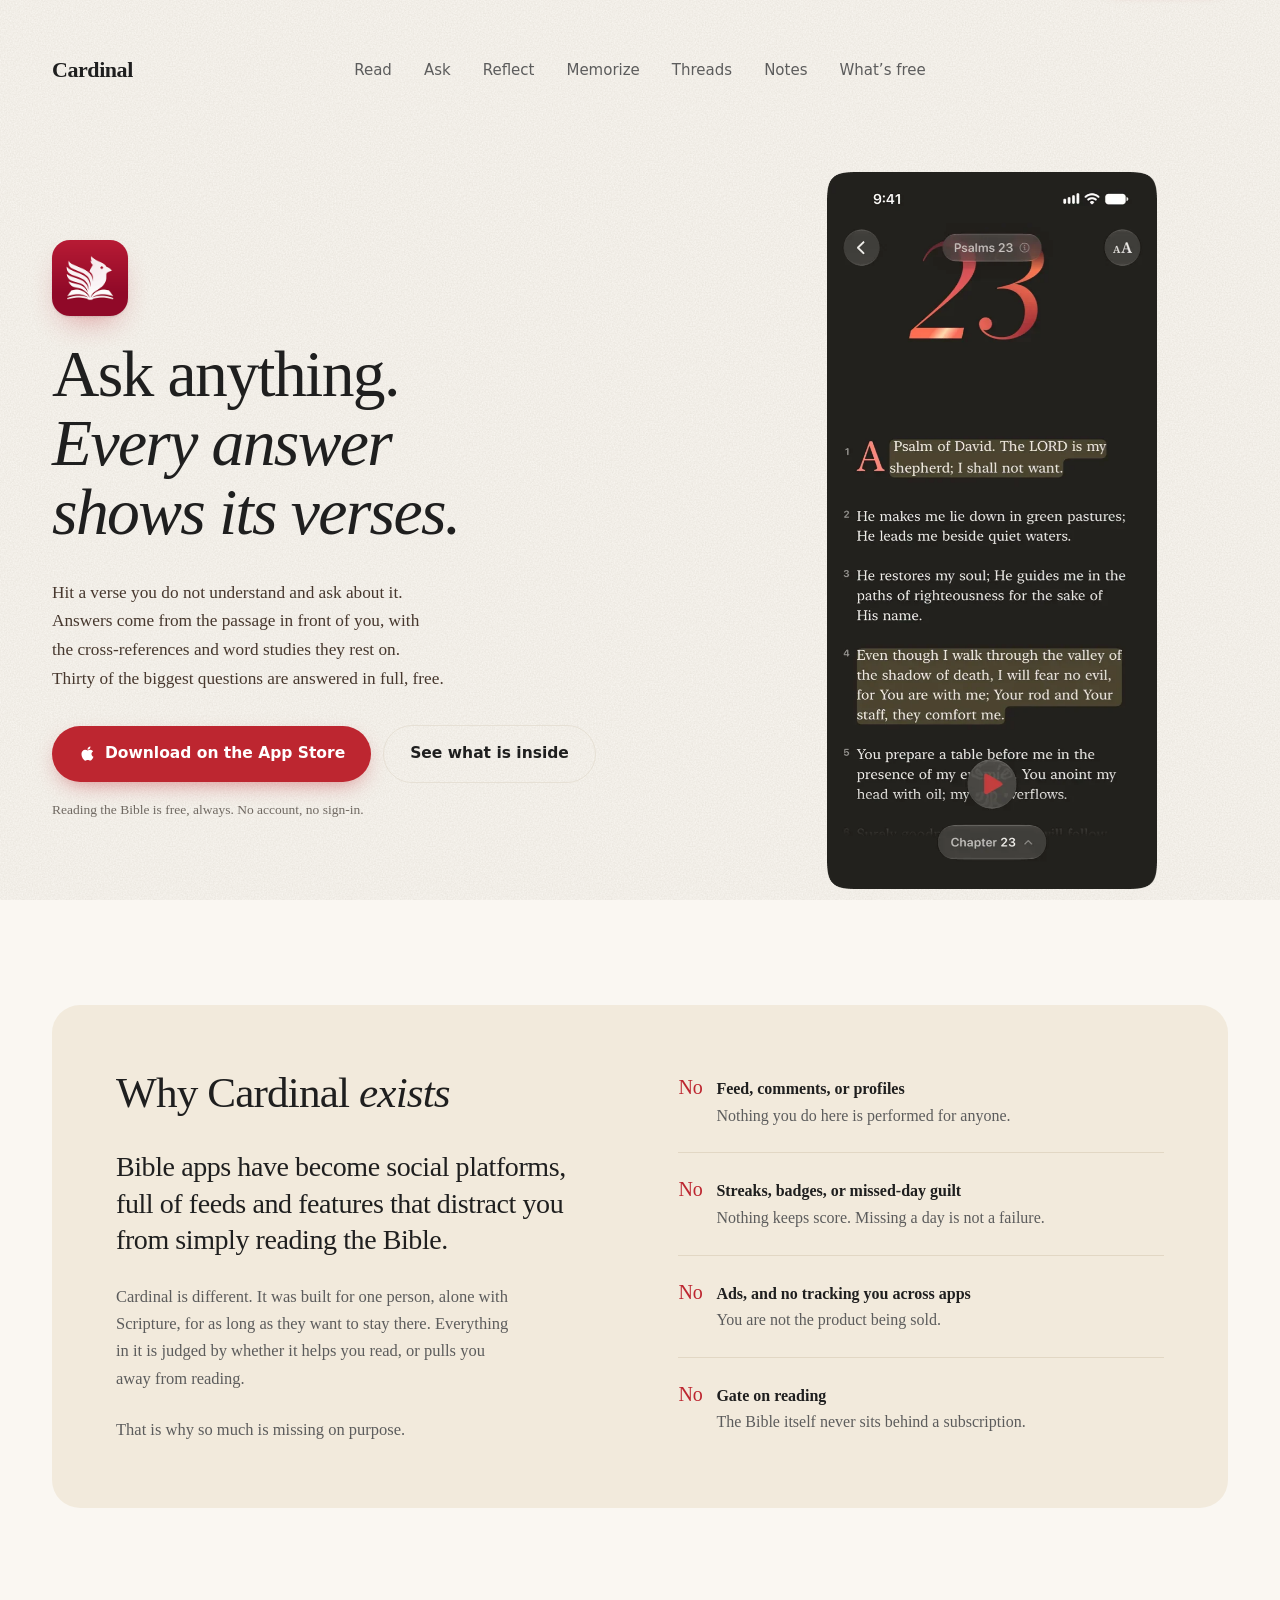
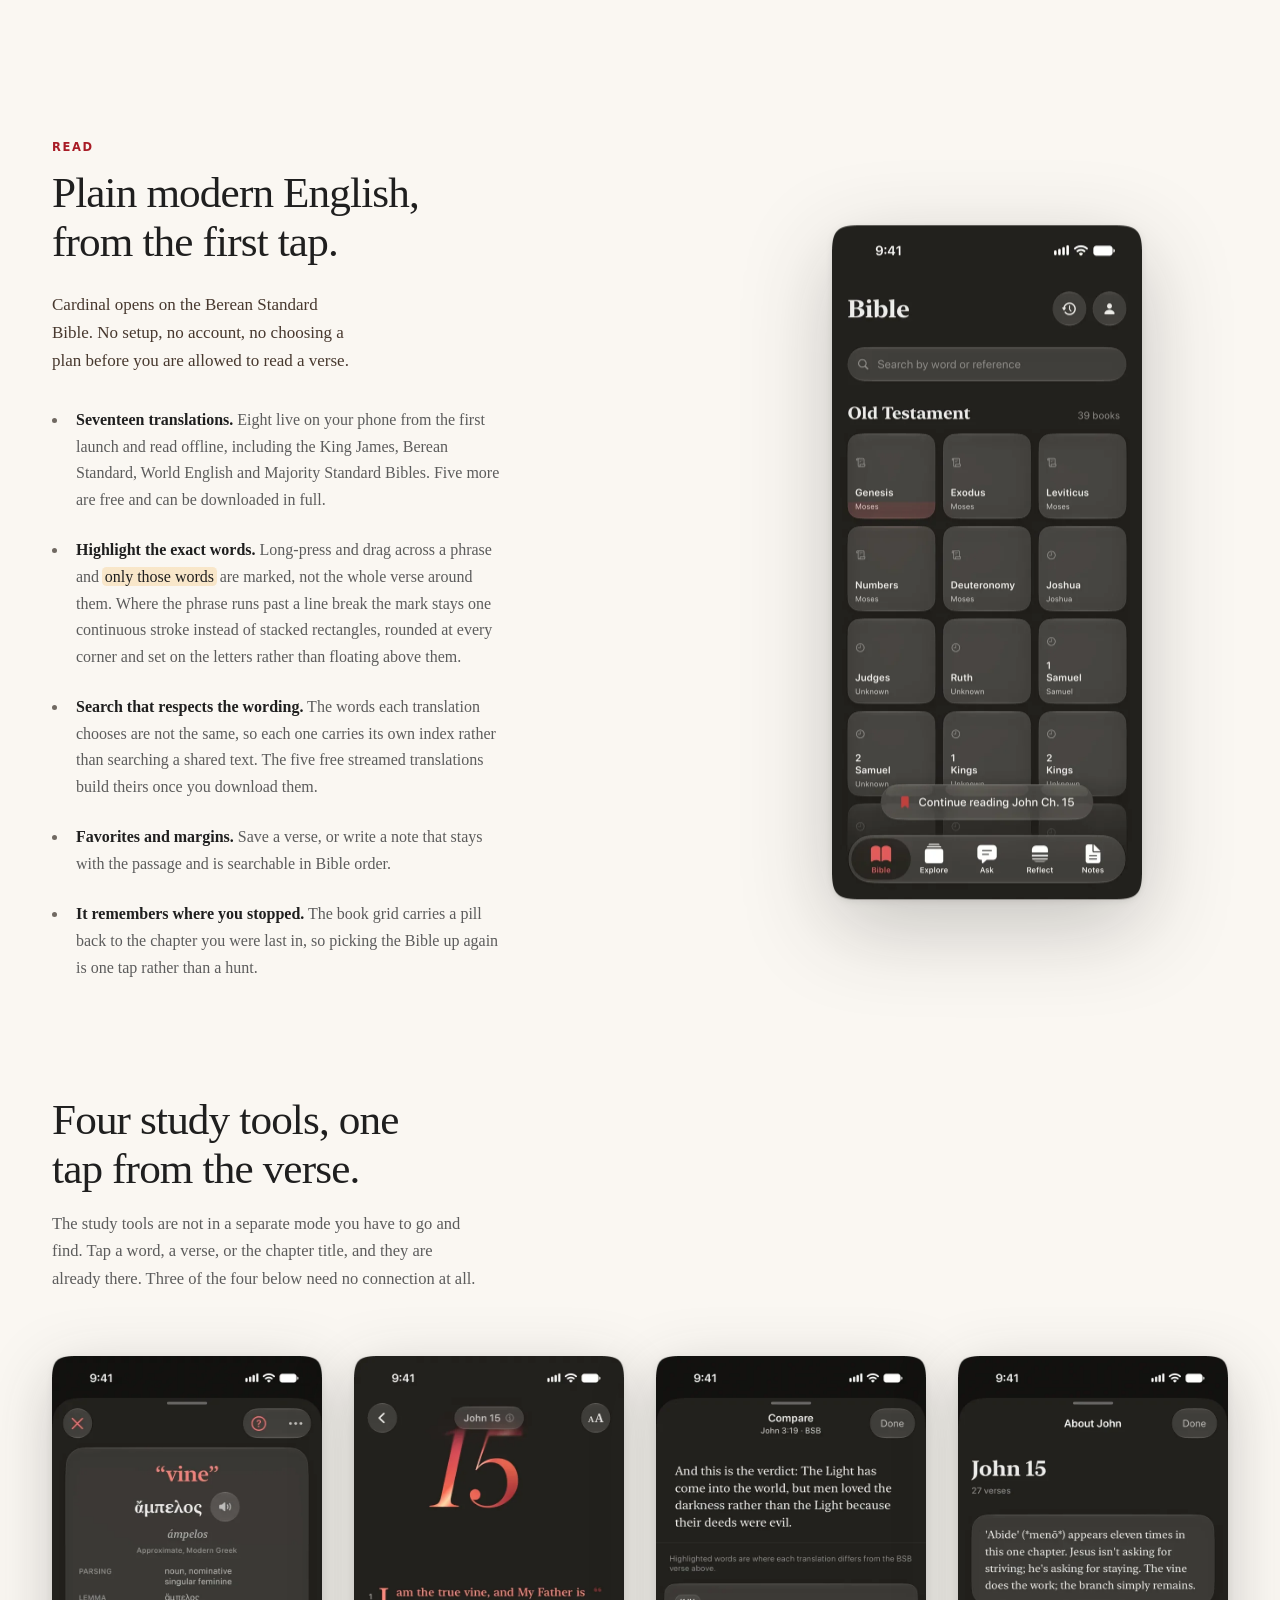
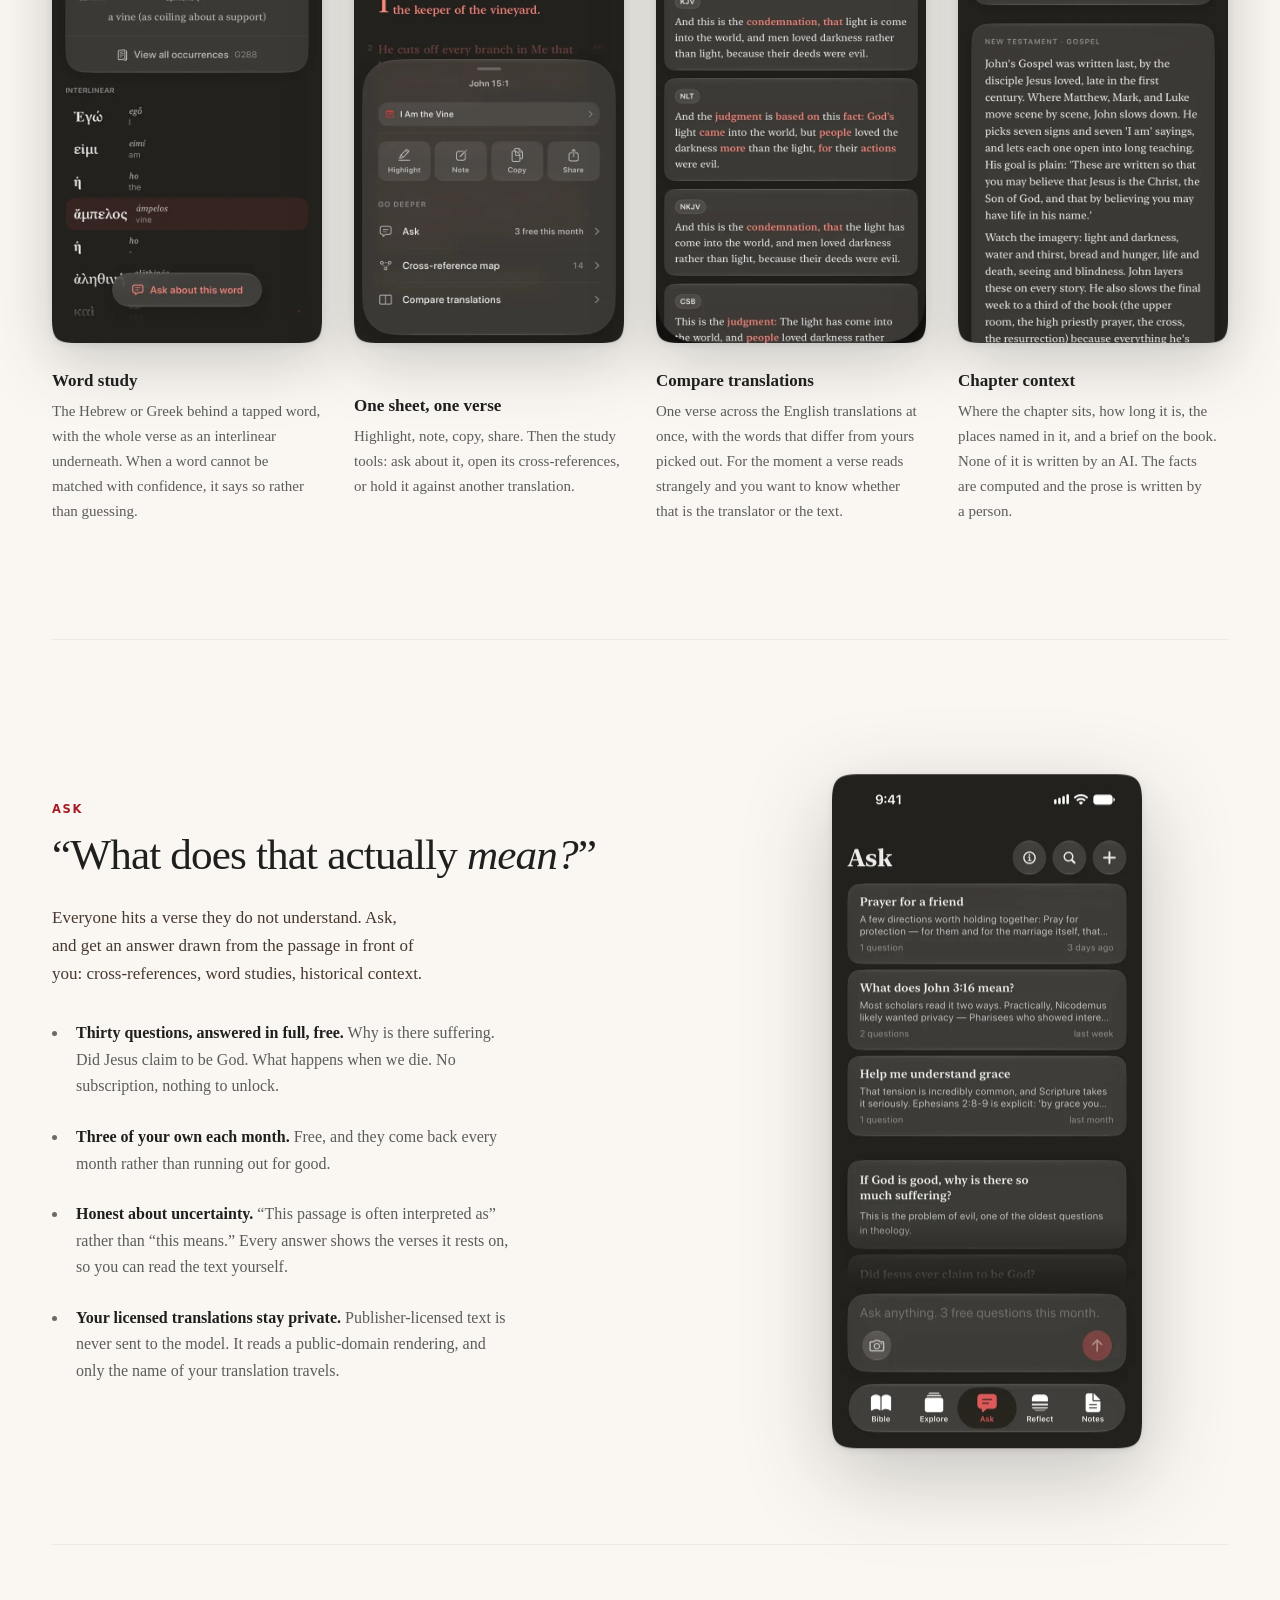
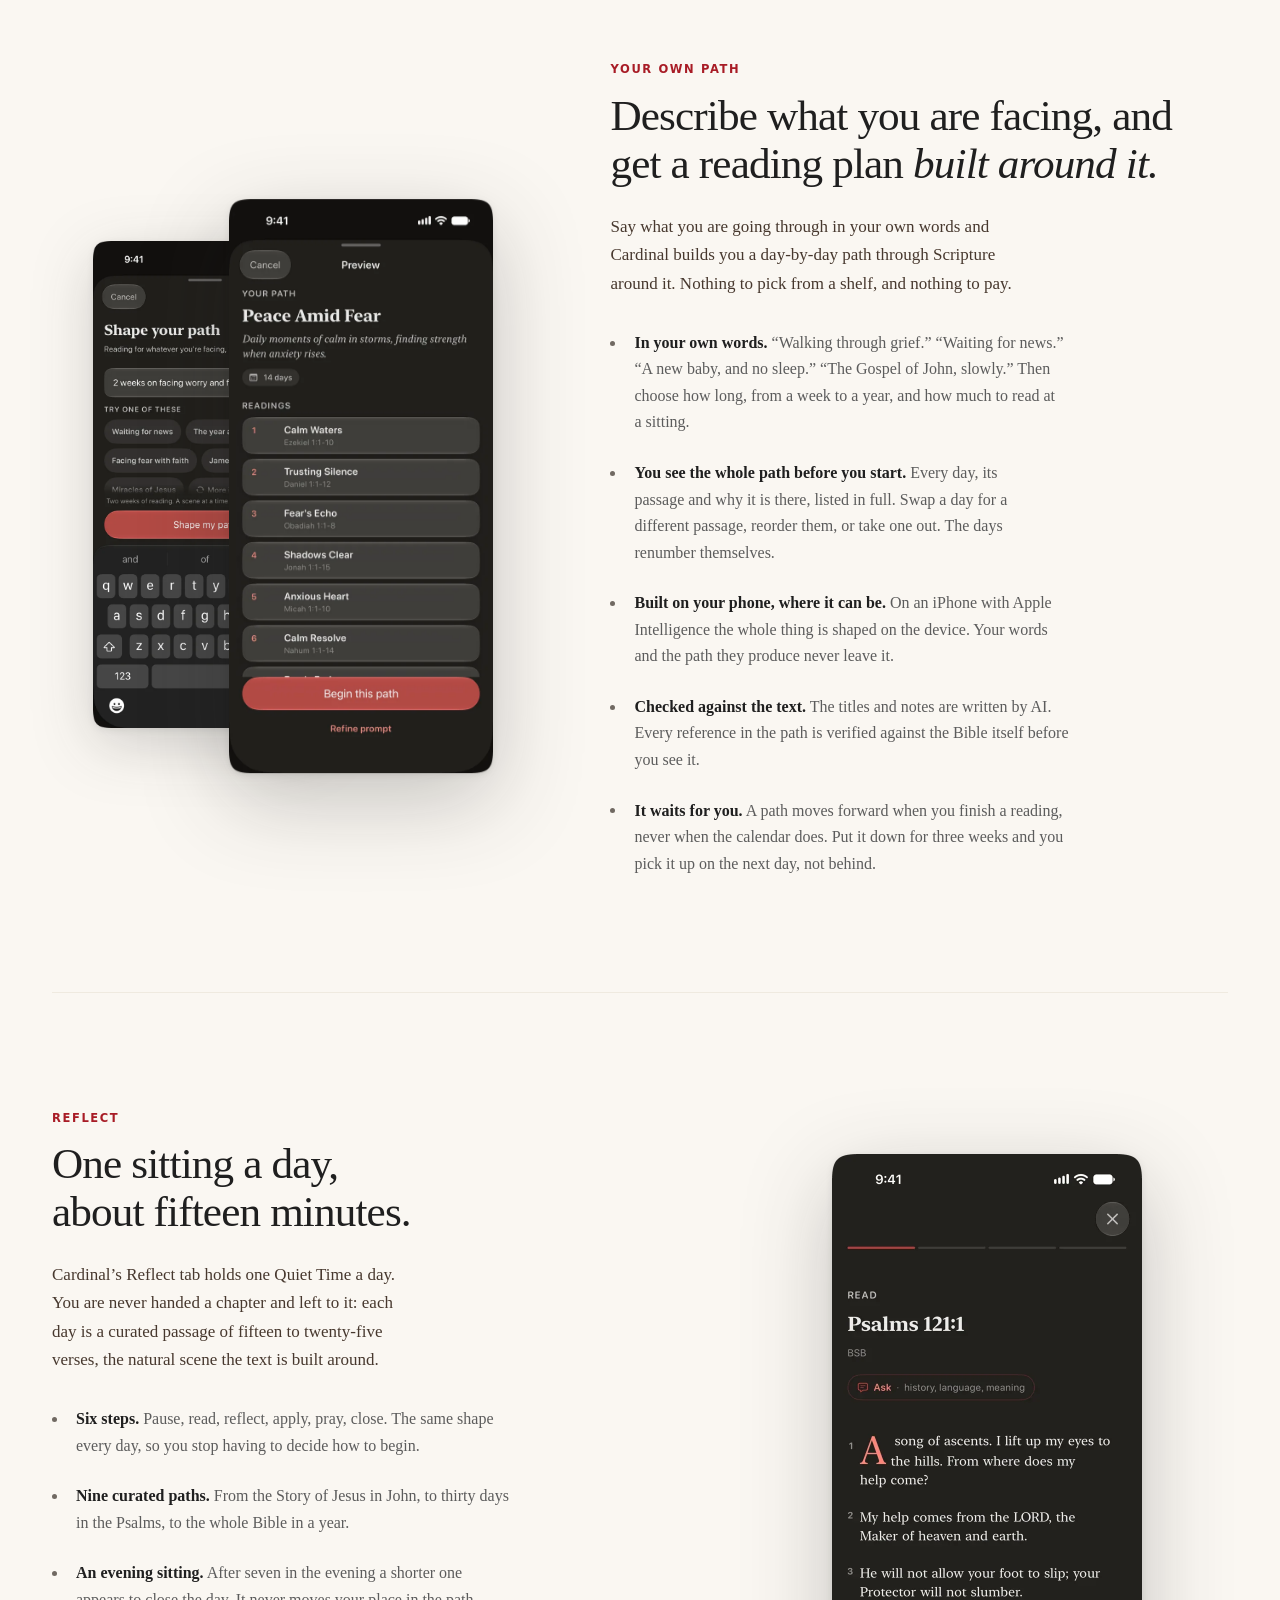
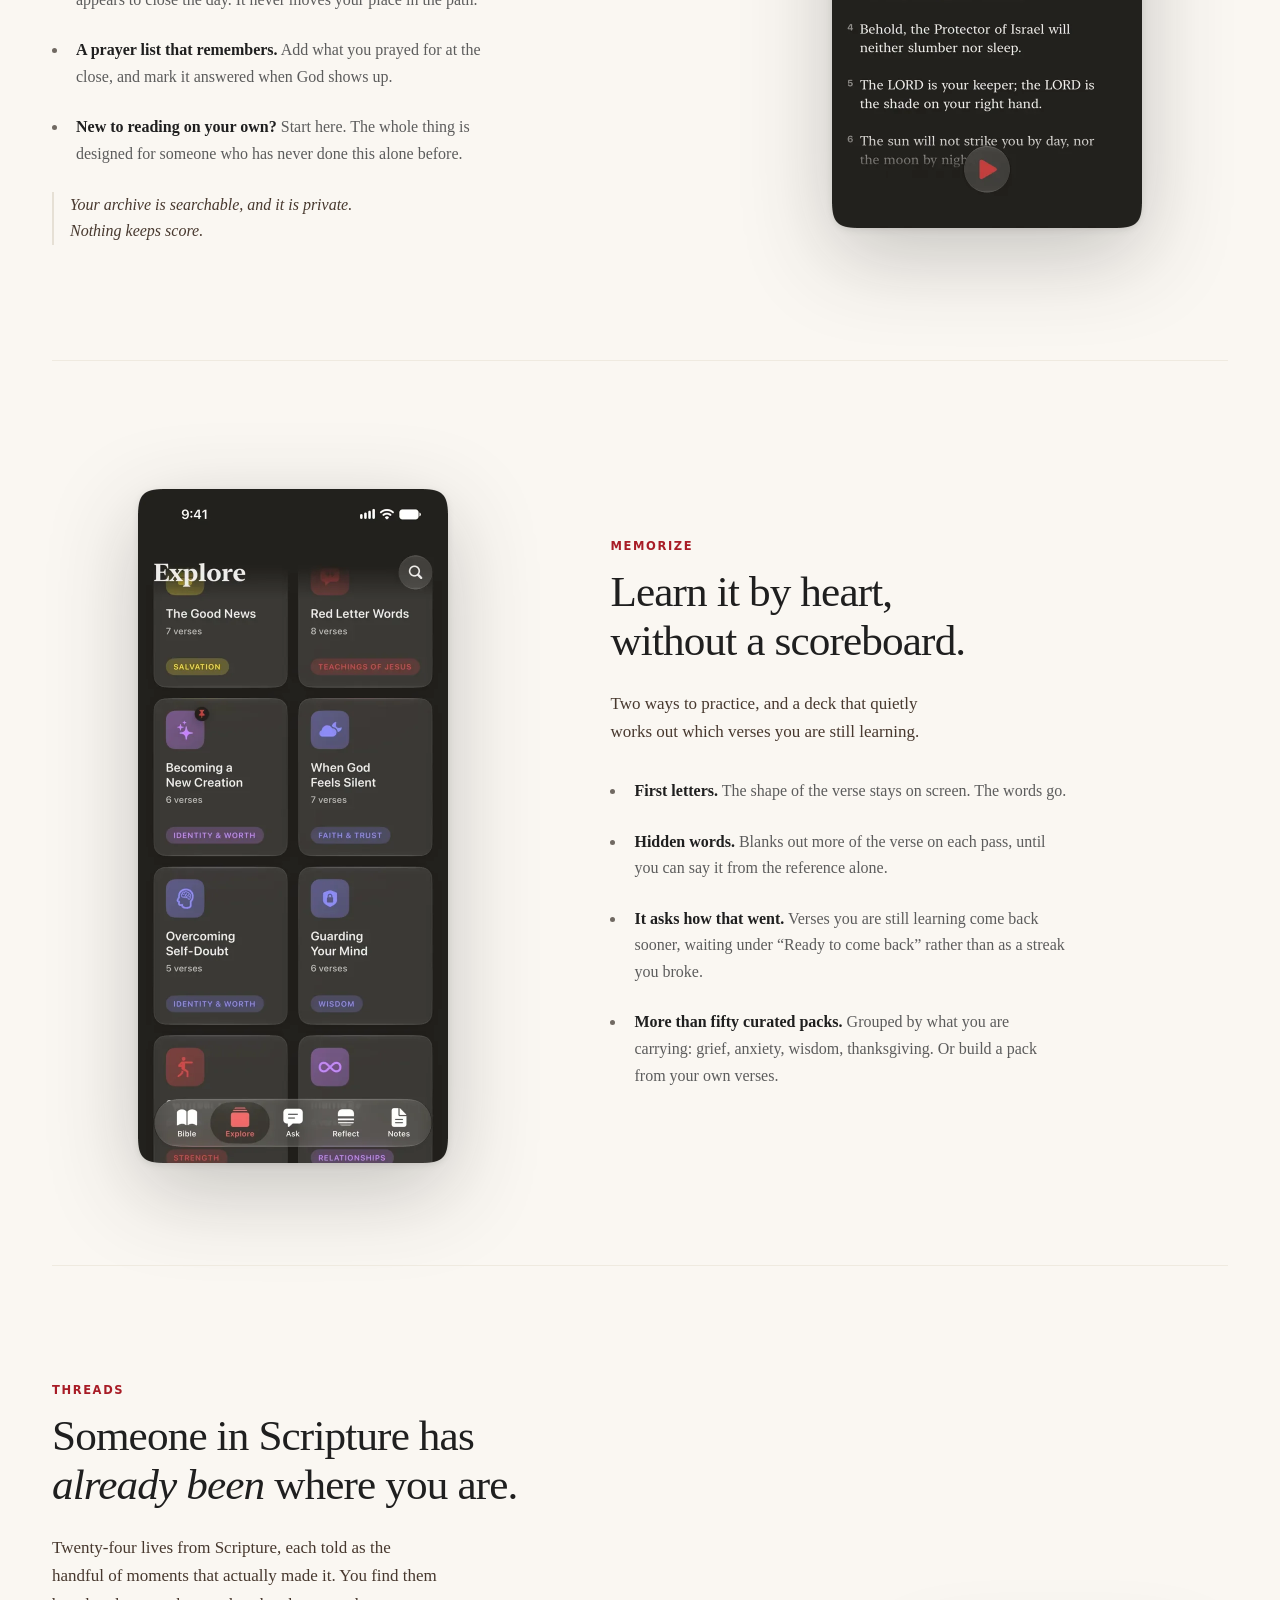
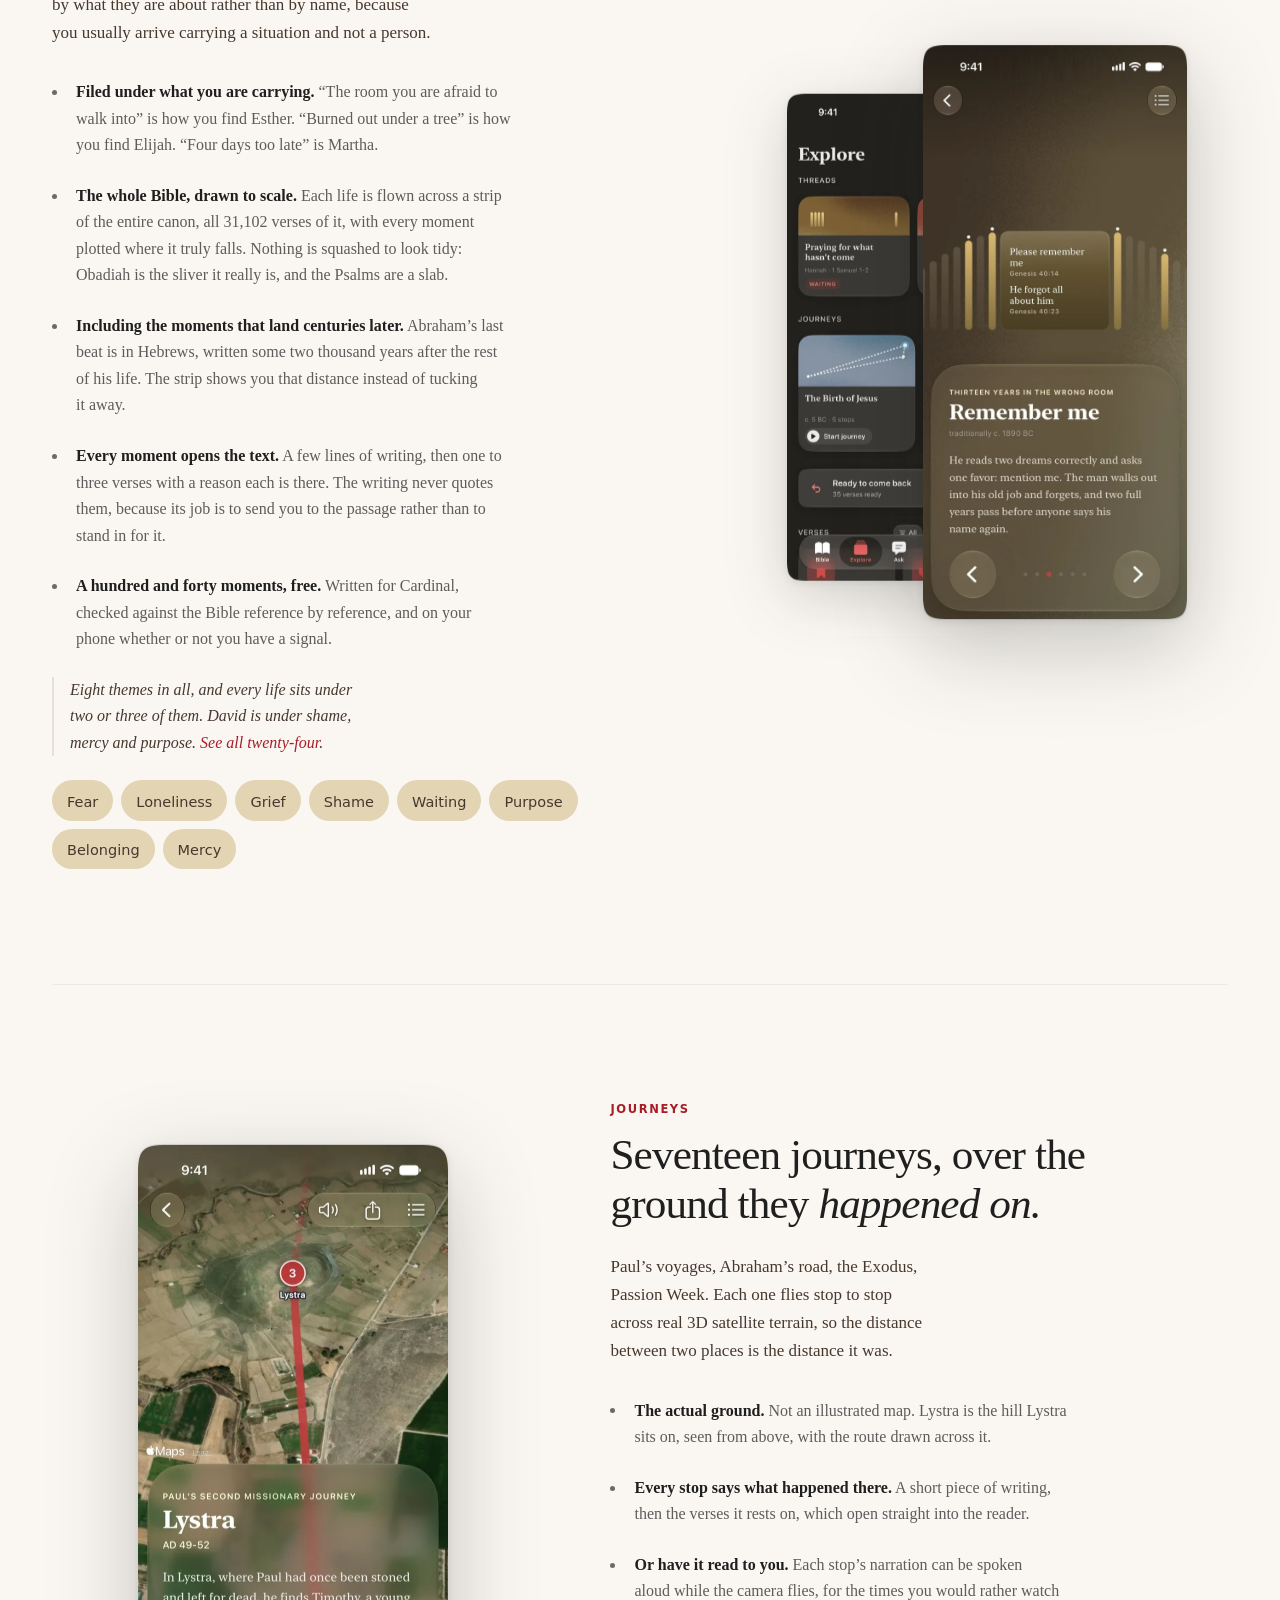
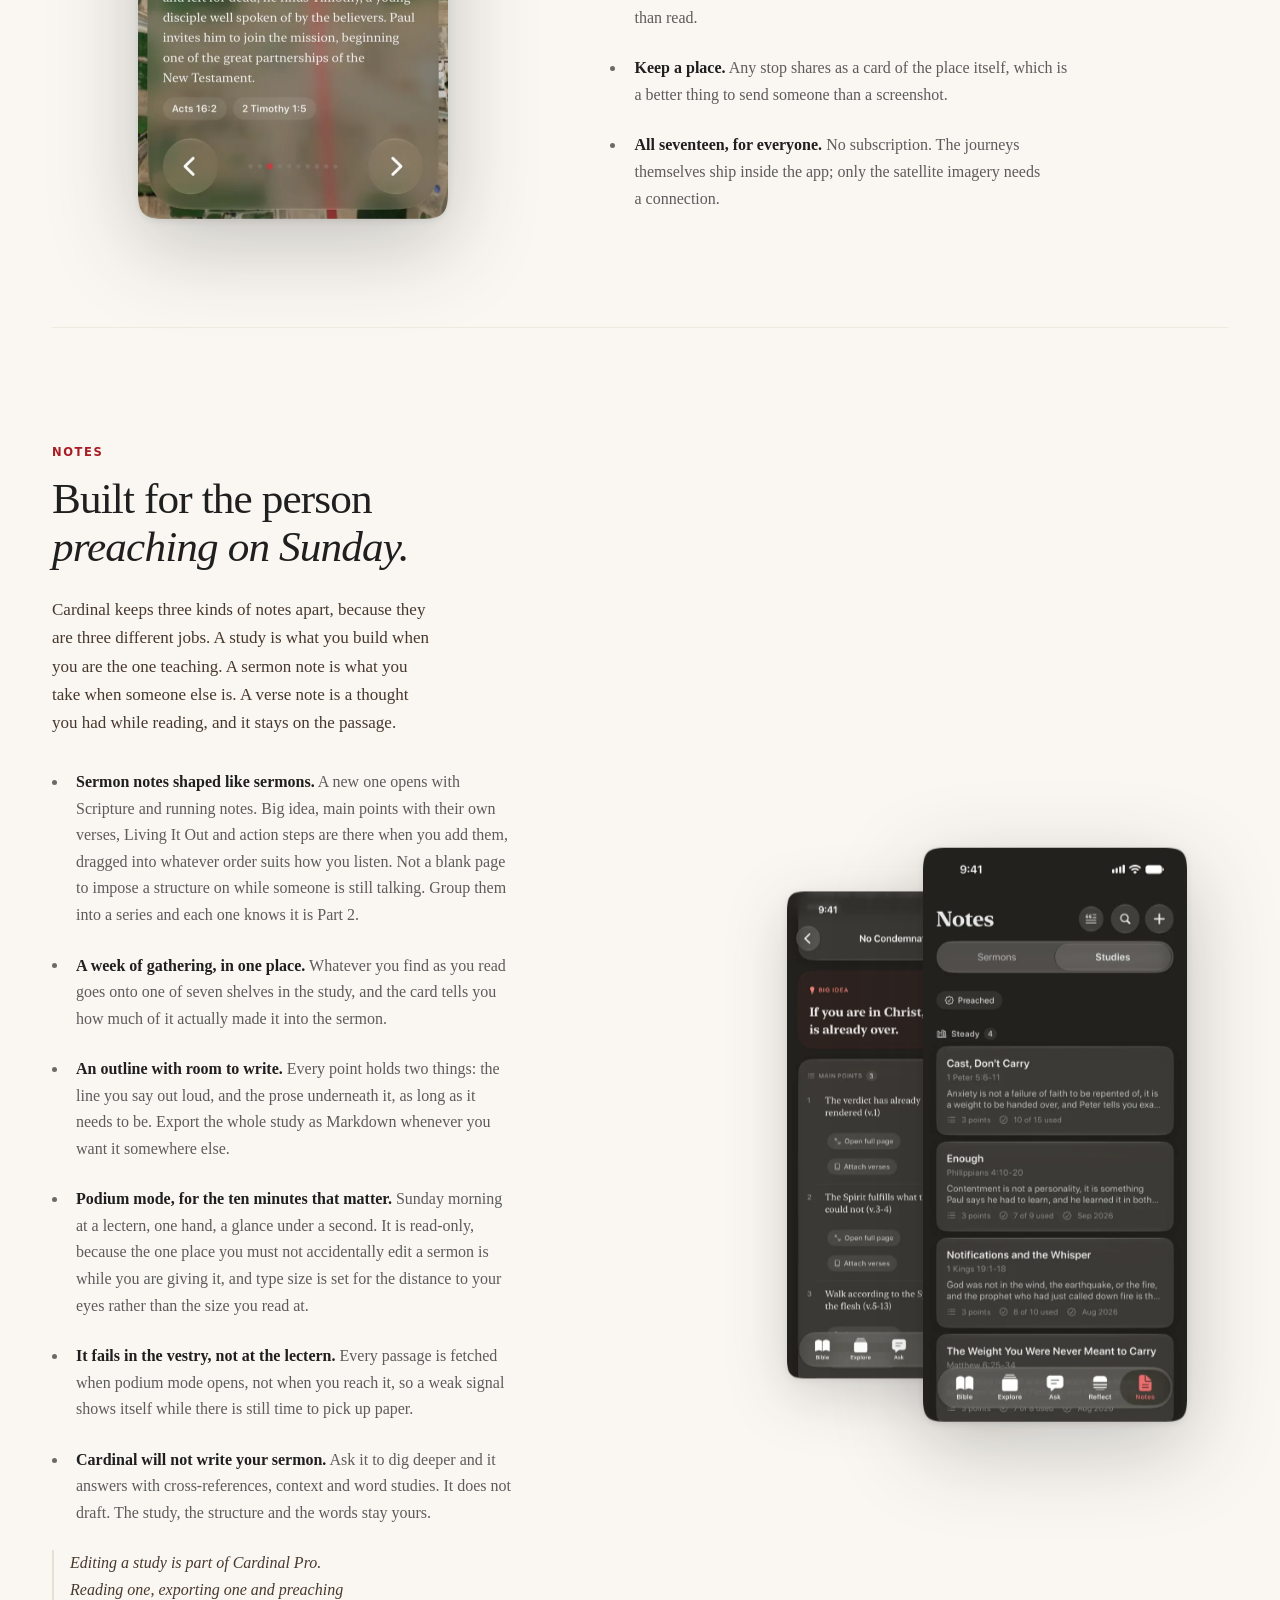
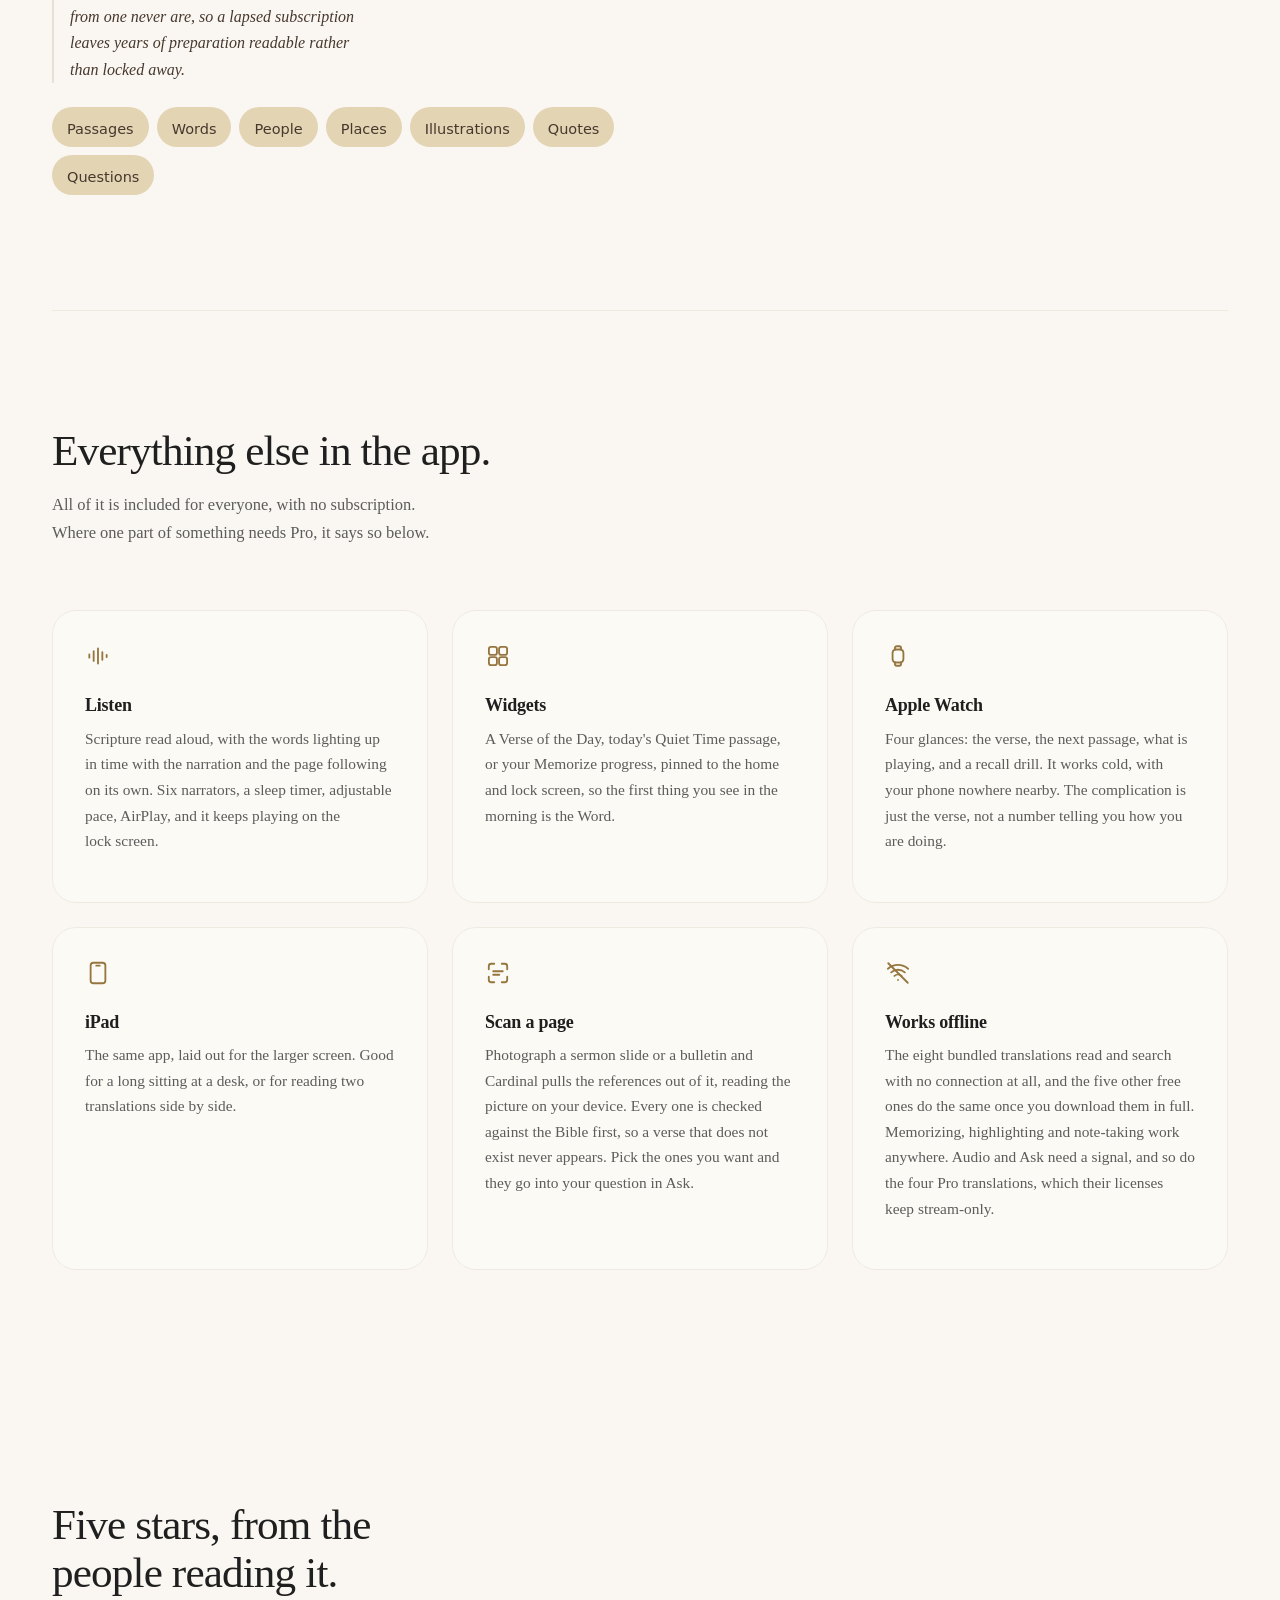
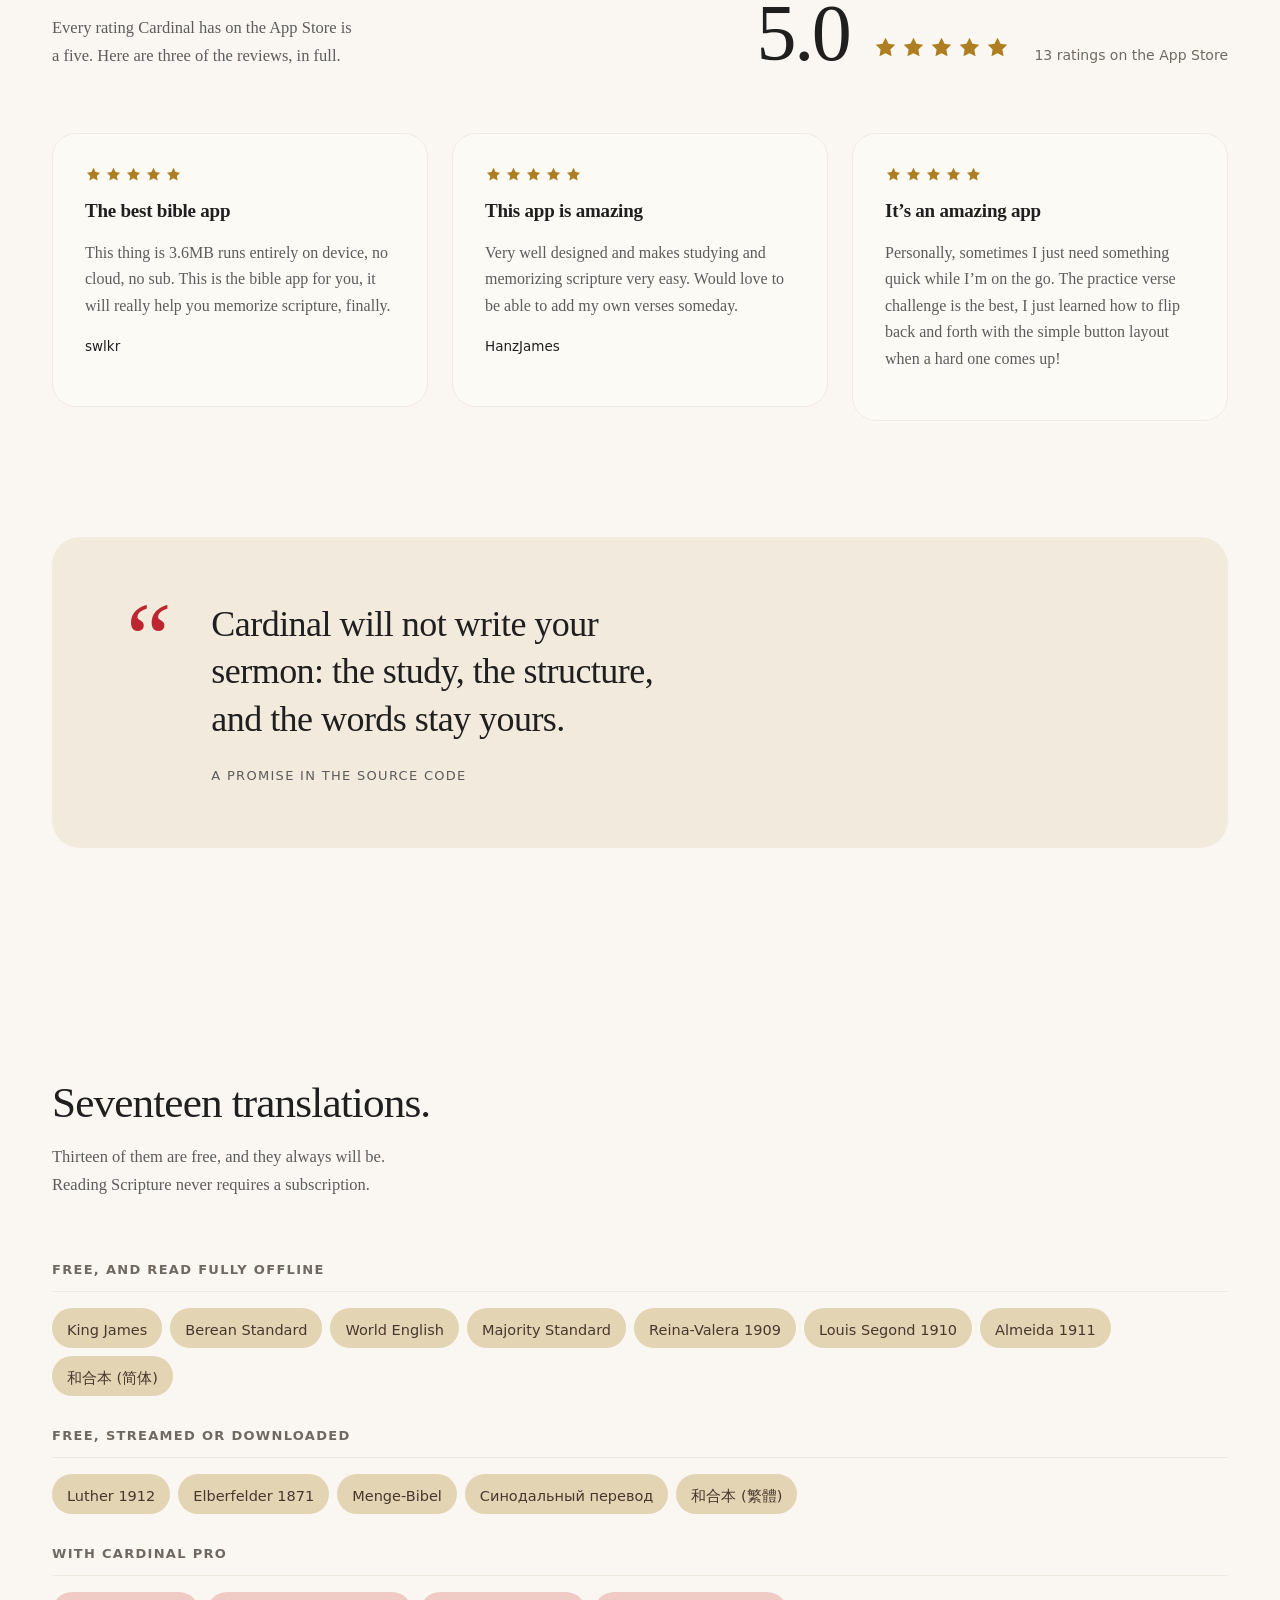
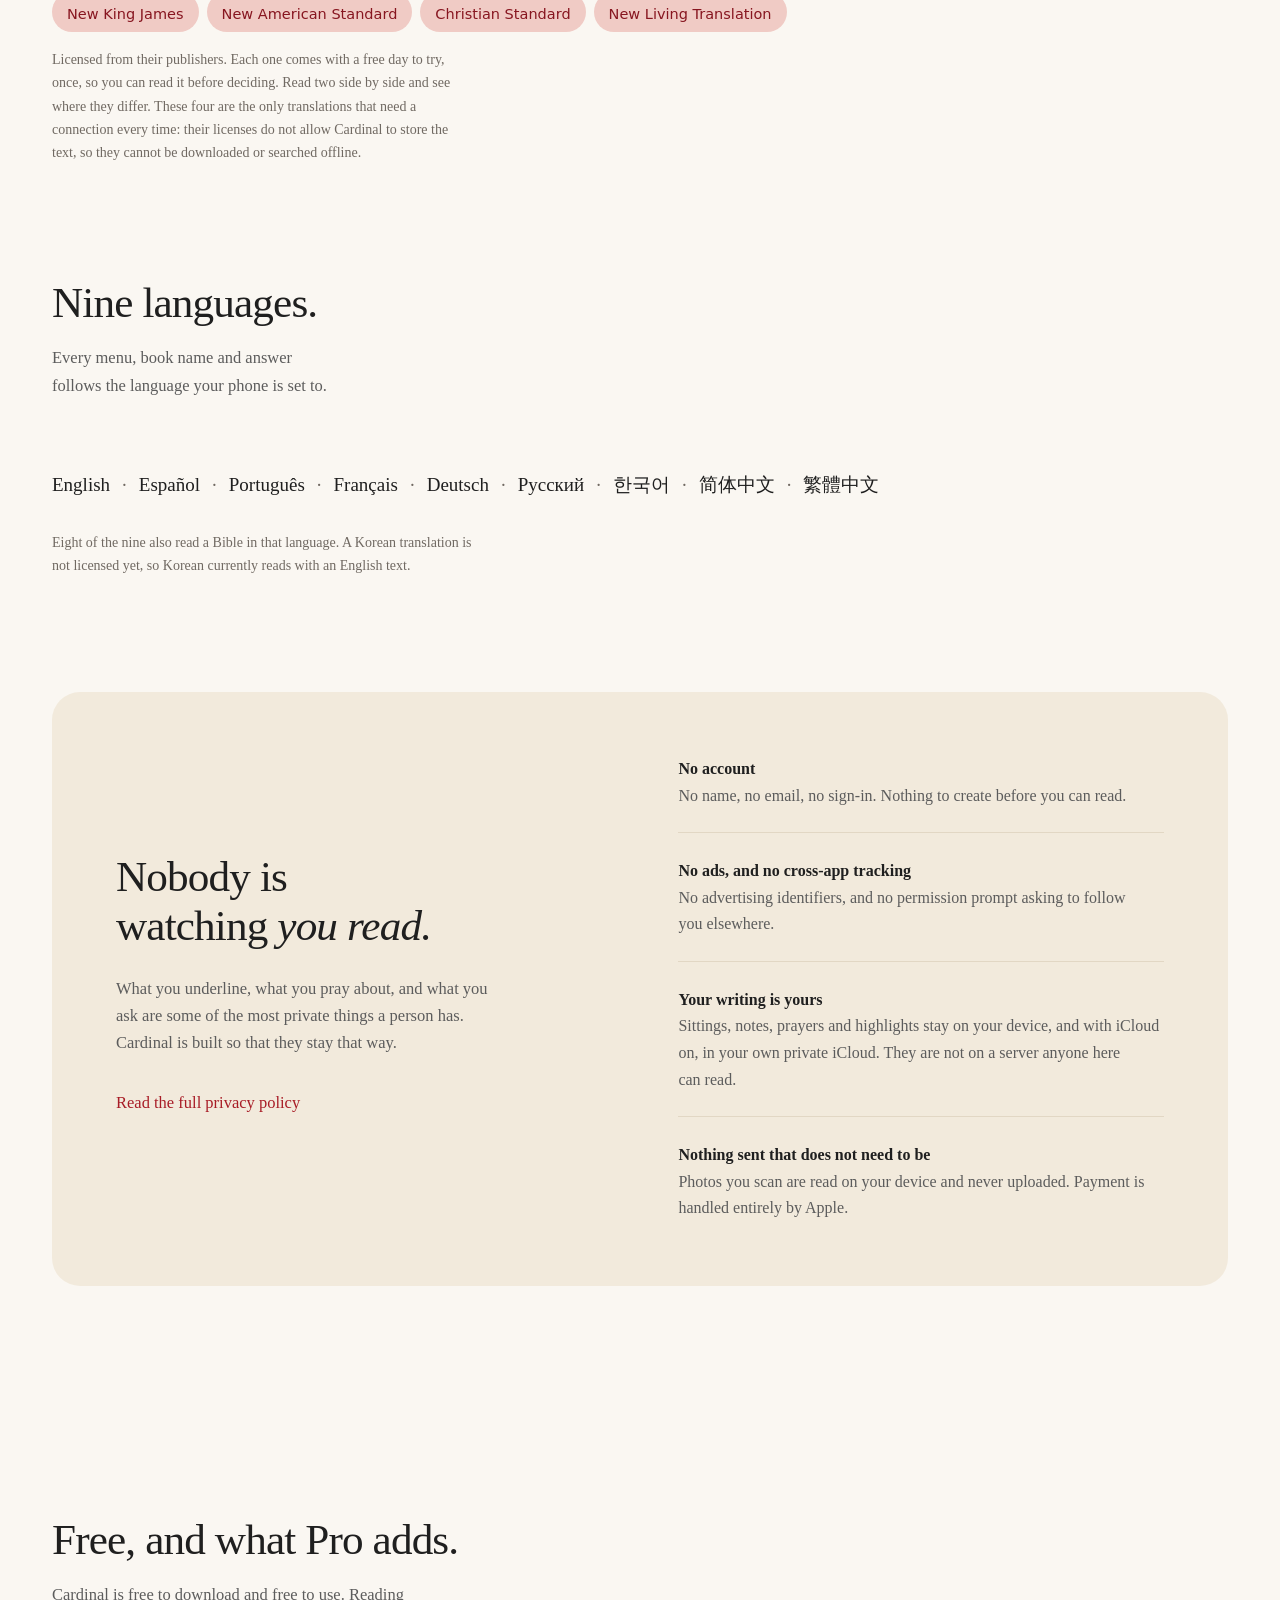
==== index.html @ d5046809 "Correct the sermon-note structure claim, and show it The empty-state screenshot contradicted what I " ====
<!DOCTYPE html>
<html lang="en" class="no-js">
<head>
  <meta charset="UTF-8" />
  <script>document.documentElement.classList.remove('no-js');</script>

  <!-- ------------------------------------------------------------------
       HERO MESSAGE EXPERIMENT, part 1 of 2: assignment.

       Runs here, before a pixel is painted, so the choice exists by the
       time the h1 is parsed. The swap itself sits beside the h1 below.

       TO CHANGE WHAT IS RUNNING: edit LIVE. Everything in MESSAGES stays
       written and parked; only the names in LIVE are ever served. Running
       fewer at once is not timidity, it is the only way a small site
       finishes a round. docs/EXPERIMENTS.md has the arithmetic.

       No cookie, no identifier, no network call, nothing about the reader.
       One localStorage key holding one word, so someone who comes back
       sees the page they saw before rather than a different pitch.
  ------------------------------------------------------------------- -->
  <script>
    (function () {
      var LIVE = ['control', 'ai', 'ai-grounded', 'ai-path'];
      var KEY = 'cardinal.hero.v2';
      var v = null;
      try { v = localStorage.getItem(KEY); } catch (e) {}
      if (LIVE.indexOf(v) === -1) {
        v = LIVE[Math.floor(Math.random() * LIVE.length)];
        try { localStorage.setItem(KEY, v); } catch (e) {}
      }
      window.__hero = v;
      document.documentElement.setAttribute('data-hero', v);
    })();
  </script>
  <meta name="viewport" content="width=device-width, initial-scale=1.0" />

  <title>Cardinal · Bible, Quiet Time &amp; Scripture Memory</title>
  <meta name="description" content="Cardinal is a Bible app built for being alone with Scripture. Read, listen, memorize, and sit with a guided quiet time. No feed, no streaks, no account. Reading is always free." />
  <link rel="canonical" href="https://cardinalbible.app/" />
  <meta name="theme-color" content="#FAF7F2" />
  <meta name="robots" content="index, follow, max-snippet:-1, max-image-preview:large, max-video-preview:-1" />
  <meta name="author" content="Cardinal" />
  <meta name="apple-itunes-app" content="app-id=6758185643" />

  <!-- For answer engines: a short map at /llms.txt, the whole site as plain
       text at /llms-full.txt, and schema.org JSON-LD at the foot of this file. -->
  <link rel="alternate" type="text/plain" href="/llms.txt" title="llms.txt" />
  <link rel="alternate" type="text/plain" href="/llms-full.txt" title="llms-full.txt" />

  <meta property="og:title" content="Cardinal · Bible, Quiet Time &amp; Scripture Memory" />
  <meta property="og:description" content="Just you, God and Scripture. No noise. A Bible app built for reading, not scrolling." />
  <meta property="og:type" content="website" />
  <meta property="og:url" content="https://cardinalbible.app/" />
  <meta property="og:image" content="https://cardinalbible.app/img/og.png" />
  <meta property="og:image:width" content="1200" />
  <meta property="og:image:height" content="630" />
  <meta name="twitter:card" content="summary_large_image" />
  <meta name="twitter:title" content="Cardinal · Bible, Quiet Time &amp; Scripture Memory" />
  <meta name="twitter:description" content="Just you, God and Scripture. No noise." />
  <meta name="twitter:image" content="https://cardinalbible.app/img/og.png" />

  <!-- The hero screenshot is what Largest Contentful Paint measures here, so
       it is requested before the parser reaches the markup that needs it. -->
  <link rel="preload" as="image" href="img/reader.webp" type="image/webp" fetchpriority="high" />

  <link rel="icon" href="favicon.ico" sizes="any" />
  <link rel="icon" type="image/png" sizes="32x32" href="favicon-32.png" />
  <link rel="icon" type="image/png" sizes="16x16" href="favicon-16.png" />
  <link rel="apple-touch-icon" sizes="180x180" href="apple-touch-icon.png" />

  <!-- ------------------------------------------------------------------
       ANALYTICS

       Umami Cloud. No cookies, no device storage, no identifier, and
       nothing that can be tied back to a person or followed to another
       site, so no consent banner is required. Section 13 of the privacy
       policy names it.

       It is a second company, which TelemetryDeck (kept below) would not
       have been, since the app already reports there. The trade went this
       way because this is a website test and Umami answers it directly:
       it counts events against page views and hands back a conversion
       rate, where TelemetryDeck is built for apps and would mean building
       two insights and dividing them by hand every time.

       `defer` matters. It keeps the script off the critical path, and it
       guarantees execution before DOMContentLoaded, which is what lets
       the events below fire without a queue. Umami has no queue of its
       own, so an event sent mid-parse is simply lost. See the note there.
  ------------------------------------------------------------------- -->
  <script defer src="https://cloud.umami.is/script.js"
          data-website-id="77a312b1-950f-4354-8a9e-a2dd24edeebb"></script>

  <!-- TelemetryDeck, kept as the alternative. Uncomment this and remove
       the tag above to switch; track() below detects whichever is present.
       Create a SEPARATE app for the website first, rather than reusing the
       iOS app's ID: web visitors and app users in one bucket means every
       app metric quietly counts people who only ever read a web page.
  <script defer src="https://cdn.telemetrydeck.com/websdk/telemetrydeck.min.js"
          data-app-id="TELEMETRYDECK_APP_ID_NOT_SET"></script>
  -->

  <style>
    *, *::before, *::after { box-sizing: border-box; margin: 0; padding: 0; }

    :root {
      color-scheme: light;

      --red: #BD2630;
      --red-ink: #A81C26;
      --red-soft: #FBF0EE;

      --ink: #1F1F1F;
      --ink-2: #47382E;
      --ink-3: #5C5C5C;
      --muted: #706962;   /* darkened from #8A8279: the old tone was 3.5:1 on paper, under AA */

      --bg: #FAF7F2;
      --bg-2: #F3EFE7;
      --card: #FCFAF5;
      --border: #E6E0D5;
      --border-soft: #EFEAE0;

      /* Bands are a deeper tone of the same paper, never ink. They still
         have to read as a distinct panel, so they carry hairline rules. */
      --band-bg: #F2EADC;
      --band-border: #E2D7C4;
      /* Bronze from the app's own supporting palette: warm, and not the
         accent, so the tiles never compete with the one red button. */
      --icon: #96763F;
      /* Gold reads as a rating everywhere, and this one clears 3:1 on paper. */
      --star: #AD7F22;

      --s-1: 0.25rem; --s-2: 0.5rem;  --s-3: 0.75rem; --s-4: 1rem;
      --s-5: 1.5rem;  --s-6: 2rem;    --s-7: 3rem;    --s-8: 4rem;
      --s-9: 6rem;

      --section-y: clamp(4rem, 9vw, 7.5rem);

      --r-sm: 12px; --r-md: 16px; --r-lg: 24px; --r-xl: 28px; --r-full: 999px;

      /* The app's two families, reached through the CSS generics rather than
         shipped as webfonts. On Apple devices ui-serif resolves to New York
         and ui-rounded to SF Rounded, so the page is set in the same type as
         the app, at the optical size the system picks for each use. Apple
         licenses these for platform UI, not for self-hosting, so nothing is
         embedded; everyone else gets the fallback stack. */
      --font-display: ui-serif, 'New York', 'Iowan Old Style', 'Palatino Linotype', Palatino, 'Charter', Georgia, serif;
      --font-text: ui-serif, 'New York', 'Iowan Old Style', 'Palatino Linotype', Palatino, 'Charter', Georgia, serif;
      --font-ui: ui-rounded, 'SF Pro Rounded', -apple-system, BlinkMacSystemFont, 'Segoe UI', system-ui, sans-serif;
      /* Kept as an alias so nothing referencing it silently loses its family. */
      --font-body: var(--font-ui);

      --ease-out: cubic-bezier(0.16, 1, 0.3, 1);

      --maxw: 1240px;
    }

    html { scroll-behavior: smooth; }

    body {
      font-family: var(--font-text);
      font-optical-sizing: auto;
      background: var(--bg);
      color: var(--ink);
      line-height: 1.66;
      font-size: 17px;
      -webkit-font-smoothing: antialiased;
      -moz-osx-font-smoothing: grayscale;
      text-rendering: optimizeLegibility;
    }

    /* Warm paper grain */
    body::before {
      content: "";
      position: fixed; inset: 0;
      pointer-events: none;
      z-index: 0;
      background-image: url("data:image/svg+xml;utf8,<svg xmlns='http://www.w3.org/2000/svg' width='260' height='260'><filter id='n'><feTurbulence type='fractalNoise' baseFrequency='0.68' numOctaves='3' stitchTiles='stitch'/><feColorMatrix values='0 0 0 0 0.10  0 0 0 0 0.075  0 0 0 0 0.03  0 0 0 0.105 0'/></filter><rect width='100%' height='100%' filter='url(%23n)'/></svg>");
      background-size: 260px 260px;
      opacity: 1;
      mix-blend-mode: multiply;
    }

    a { color: var(--red-ink); text-decoration: none; }
    a:hover { text-decoration: underline; }
    :focus-visible {
      outline: 2px solid var(--red);
      outline-offset: 3px;
      border-radius: 4px;
    }

    img { max-width: 100%; display: block; }

    .wrap {
      max-width: var(--maxw);
      margin: 0 auto;
      padding: 0 var(--s-6);
      position: relative;
      z-index: 1;
    }

    .skip {
      /* fixed, not absolute: an absolute skip link is offset from the top of
         the DOCUMENT, so focusing it after any scroll parks it off-screen. */
      position: fixed; left: -9999px;
      background: var(--red); color: #fff;
      padding: var(--s-3) var(--s-4); border-radius: var(--r-sm);
      z-index: 99;
    }
    .skip:focus { left: var(--s-5); top: var(--s-4); text-decoration: none; }

    /* No widows, no orphans: balance the display type, and let the body
       pull a word down rather than strand one on its own line. */
    h1, h2, h3, .quote, .lede, .sub, .head p, .plan h3 { text-wrap: balance; }
    p, li, figcaption, blockquote, dd, .points span, .refusals span,
    .tile p, .showcase figcaption, .tnote, .pricenote, .cta-note {
      text-wrap: pretty;
    }

    /* A 65px headline and a 17px tile title do not want the same leading.
       Display tightens as it grows; text opens up as it shrinks. */
    h1, h2, h3 {
      font-family: var(--font-display);
      font-weight: 500;
      letter-spacing: -0.02em;
    }
    h1 { line-height: 1.05; letter-spacing: -0.025em; }
    h2 { line-height: 1.13; }
    h3 { line-height: 1.3; letter-spacing: -0.012em; }
    h1 em, h2 em, .lede em {
      font-style: italic;
    }

    /* ---------- Nav ---------- */
    /* Scoped: a bare `nav` selector also claims the sticky section nav. */
    /* Three tracks so the links sit on the page's centre line whether or
       not the right-hand cell carries anything. */
    .topnav {
      display: grid;
      grid-template-columns: 1fr auto 1fr;
      align-items: center;
      gap: var(--s-4);
      padding: var(--s-7) 0 var(--s-6);
    }
    .brand {
      grid-column: 1;
      display: inline-flex; align-items: center;
      min-height: 44px;
      justify-self: start;
    }
    .brand:hover { text-decoration: none; }
    .brand span {
      font-family: var(--font-display);
      font-weight: 600;
      font-size: 22px;
      letter-spacing: -0.02em;
      color: var(--ink);
    }
    .nav-links {
      grid-column: 2;
      display: flex; gap: var(--s-6);
      font-family: var(--font-ui);
      font-size: 15px;
    }
    .nav-links a {
      color: var(--ink-3); font-weight: 500;
      /* A 25px-tall link is a 25px-tall target. */
      display: inline-flex; align-items: center; min-height: 44px;
    }
    .nav-links a:hover { color: var(--ink); text-decoration: none; }

    /* ---------- Buttons ---------- */
    .btn {
      display: inline-flex; align-items: center; justify-content: center; gap: var(--s-2);
      padding: 15px 26px;
      border-radius: var(--r-full);
      font-size: 15.5px; font-weight: 600;
      font-family: var(--font-body);
      transition: transform 0.25s var(--ease-out), box-shadow 0.25s var(--ease-out), background 0.2s ease;
    }
    .btn svg { width: 19px; height: 19px; flex: none; }
    .btn-primary {
      background: var(--red); color: #fff;
      box-shadow: 0 8px 22px -8px rgba(189,38,48,0.55);
    }
    .btn-primary:hover {
      text-decoration: none;
      transform: translateY(-2px);
      box-shadow: 0 14px 30px -10px rgba(189,38,48,0.6);
    }
    .btn-primary:active { transform: translateY(0); }
    .btn-ghost {
      background: transparent; color: var(--ink);
      border: 1px solid var(--border);
    }
    .btn-ghost:hover { text-decoration: none; background: var(--card); }

    /* ---------- Hero ---------- */
    .hero {
      display: grid;
      grid-template-columns: 1.15fr 0.85fr;
      gap: clamp(2rem, 5vw, 4.5rem);
      align-items: center;
      padding: var(--s-7) 0 var(--section-y);
    }
    .hero-mark {
      width: 76px; height: 76px;
      border-radius: 18px;
      margin-bottom: var(--s-5);
      box-shadow:
        0 1px 2px rgba(31,31,31,0.10),
        0 14px 30px -12px rgba(189,38,48,0.45);
    }
    @media (max-width: 900px) { .hero-mark { width: 64px; height: 64px; border-radius: 15px; } }

    .hero h1 {
      font-size: clamp(2.5rem, 5.6vw, 4.1rem);
      margin-bottom: var(--s-6);
      max-width: 15ch;
    }
    .lede {
      font-size: clamp(1.08rem, 1.3vw, 1.22rem);
      color: var(--ink-2);
      max-width: 48ch;
      margin-bottom: var(--s-6);
    }
    .cta-row { display: flex; flex-wrap: wrap; gap: var(--s-3); align-items: center; }
    .cta-note {
      font-size: 13.5px; color: var(--muted);
      margin-top: var(--s-4);
    }

    /* The corner is baked into the image alpha as a superellipse, at the
       real device ratio, because a CSS border-radius is a circular arc and
       an iPhone's corner is not. The shadow has to follow that alpha, so
       drop-shadow rather than box-shadow. */
    .shot {
      width: 100%;
      height: auto;
      filter:
        drop-shadow(0 2px 3px rgba(31,31,31,0.10))
        drop-shadow(0 26px 44px rgba(31,31,31,0.24));
    }
    .hero .shot-col { display: flex; justify-content: center; }
    .hero .shot { max-width: 330px; }

    /* ---------- Dark bands ---------- */
    /* One surface archetype for every panel: same paper, same radius, no
       rules top or bottom. */
    .band {
      background: var(--band-bg);
      color: var(--ink);
      border-radius: var(--r-xl);
      padding: clamp(2.5rem, 5.5vw, 4rem);
      margin-bottom: var(--section-y);
      position: relative;
      z-index: 1;
    }
    .band h2 { color: var(--ink); }
    .band-inner { max-width: 100%; }

    .why {
      display: grid;
      grid-template-columns: 1fr 1fr;
      gap: clamp(2rem, 6vw, 5rem);
      /* Centred, not top-aligned: the prose column is always the shorter of
         the two, and starting both at the top left a third of the panel
         empty under it. */
      align-items: center;
    }
    .why h2 {
      font-size: clamp(1.9rem, 3.4vw, 2.7rem);
      max-width: 16ch;
    }
    .why p {
      color: var(--ink-3);
      font-size: 16.5px;
      margin-bottom: var(--s-5);
      max-width: 48ch;
    }
    .why p:last-of-type { margin-bottom: 0; }
    .why .pull {
      font-family: var(--font-display);
      font-size: clamp(1.3rem, 2.2vw, 1.75rem);
      line-height: 1.3;
      color: var(--ink);
      letter-spacing: -0.015em;
      margin-top: var(--s-6);
    }

    .refusals { list-style: none; display: grid; gap: var(--s-5); }
    .refusals li {
      display: grid;
      grid-template-columns: 22px 1fr;
      gap: var(--s-4);
      align-items: start;
      padding-bottom: var(--s-5);
      border-bottom: 1px solid var(--band-border);
      color: var(--ink-3);
      font-size: 16px;
    }
    .refusals li:last-child { border-bottom: 0; padding-bottom: 0; }
    .refusals .no {
      color: var(--red);
      font-family: var(--font-display);
      font-size: 20px;
      line-height: 1.1;
      font-weight: 500;
    }
    .refusals strong { color: var(--ink); font-weight: 600; display: block; }
    /* The refusal ledger earns its first column: every row there begins with
       the same red "No". The privacy ledger has no such word and no order, so
       it drops the column rather than filling it with 01 02 03 04, which would
       promise a sequence the four facts do not have. */
    .refusals.plain li { grid-template-columns: 1fr; }

    /* ---------- Chapters ---------- */
    .chapter {
      display: grid;
      grid-template-columns: 1fr 0.78fr;
      gap: clamp(2rem, 6vw, 5.5rem);
      align-items: center;
      padding: var(--section-y) 0;
      border-top: 1px solid var(--border-soft);
    }
    #read.chapter { border-top: 0; }
    /* Swap the tracks too, or the flipped copy lands in the narrow one. */
    .chapter.flip { grid-template-columns: 0.78fr 1fr; }
    .chapter.flip .copy { order: 2; }
    .chapter.flip .shot-col { order: 1; }
    .chapter .shot-col { display: flex; justify-content: center; }
    .chapter .shot { max-width: 310px; }
    /* On phones the chapter grid gap spaces this; here nothing does, and
       the chips were sitting on the aside's last line. */
    .chapter .chips { margin-top: var(--s-5); }

    /* One chapter has two beats to show: the words you type, and the path
       that comes back. Two phones staggered, rather than a wider section.
       The padding is the room the phone behind leans into, so the pair is
       still one box that centres in the column.
       The lean is in pixels rather than a percentage: percentage padding
       resolves against the column, not against the pair, so the two phones
       would slide apart every time the column changed width. */
    .shot-pair {
      --lean: 136px;
      position: relative;
      width: 100%;
      max-width: 400px;
      padding-left: var(--lean);
    }
    .chapter .shot-pair .shot { max-width: none; }
    .shot-pair .shot-front { position: relative; z-index: 1; display: block; width: 100%; }
    .shot-pair .shot-back {
      position: absolute;
      left: 0;
      bottom: 6%;
      width: 56%;
      filter:
        drop-shadow(0 2px 3px rgba(31, 31, 31, 0.08))
        drop-shadow(0 16px 30px rgba(31, 31, 31, 0.19));
    }
    /* Depth: the phone further back travels less as the page scrolls. */
    .chapter .shot-pair .shot-back { transform: translateY(calc(var(--drift, 0px) * 0.42)); }

    .kicker {
      font-family: var(--font-ui);
      font-size: 11.5px; font-weight: 600;
      text-transform: uppercase; letter-spacing: 0.14em;
      color: var(--red-ink);
      margin-bottom: var(--s-3);
    }
    .chapter h2 {
      font-size: clamp(1.9rem, 3.4vw, 2.7rem);
      margin-bottom: var(--s-5);
    }
    .chapter .sub {
      font-size: 17px;
      color: var(--ink-2);
      max-width: 48ch;
      margin-bottom: var(--s-6);
    }
    .points { list-style: none; display: grid; gap: var(--s-5); max-width: 54ch; }
    .points li {
      display: grid;
      grid-template-columns: 8px 1fr;
      gap: var(--s-4);
      align-items: start;
      font-size: 16px;
      color: var(--ink-3);
    }
    .points li::before {
      content: "";
      width: 5px; height: 5px;
      border-radius: 50%;
      background: var(--muted);
      margin-top: 0.68em;
    }
    .points strong { color: var(--ink); font-weight: 600; }
    .aside {
      margin-top: var(--s-5);
      padding-left: var(--s-4);
      border-left: 2px solid var(--border);
      font-family: var(--font-display);
      font-size: 16px;
      font-style: italic;
      color: var(--ink-2);
      max-width: 40ch;
    }

    /* ---------- Section heads ---------- */
    .head { margin-bottom: var(--s-8); max-width: 52ch; }
    .head h2 {
      font-size: clamp(1.9rem, 3.4vw, 2.7rem);
      margin-bottom: var(--s-4);
    }
    .head p { color: var(--ink-3); font-size: 16.5px; }

    /* ---------- Feature grid ---------- */
    .grid {
      display: grid;
      grid-template-columns: repeat(auto-fit, minmax(296px, 1fr));
      gap: var(--s-5);
    }
    /* Exactly four tiles balance as a 2x2 rather than orphaning one. */
    .grid.two { grid-template-columns: repeat(2, 1fr); }
    @media (max-width: 760px) { .grid.two { grid-template-columns: 1fr; } }

    .tile {
      background: var(--card);
      border: 1px solid var(--border-soft);
      border-radius: var(--r-lg);
      padding: var(--s-6) var(--s-6) var(--s-7);
      transition: border-color 0.25s ease, transform 0.25s var(--ease-out);
    }
    .tile:hover { border-color: var(--border); transform: translateY(-2px); }
    .tile svg {
      width: 26px; height: 26px;
      stroke: var(--icon);
      stroke-width: 1.7;
      stroke-linecap: round;
      stroke-linejoin: round;
      fill: none;
      margin-bottom: var(--s-4);
      transition: transform 0.4s var(--ease-out);
    }
    .tile:hover svg { transform: translateY(-2px) scale(1.06); }

    .tile h3 {
      font-size: 18px; font-weight: 600;
      margin-bottom: var(--s-2);
    }
    .tile p { font-size: 15.4px; color: var(--ink-3); }

    /* ---------- Showcase ---------- */
    /* Four sheets shown rather than described. No card chrome: the screens
       are the content, the caption is the margin note. */
    .showcase {
      display: grid;
      grid-template-columns: repeat(4, 1fr);
      gap: var(--s-6);
    }
    .showcase figure { margin: 0; display: grid; gap: var(--s-5); }
    .showcase img {
      width: 100%;
      height: auto;
      filter:
        drop-shadow(0 2px 3px rgba(31,31,31,0.08))
        drop-shadow(0 18px 32px rgba(31,31,31,0.22));
      transition: transform 0.5s var(--ease-out), filter 0.5s var(--ease-out);
    }
    .showcase figure:hover img {
      transform: translateY(-6px) scale(1.012);
      filter:
        drop-shadow(0 2px 3px rgba(31,31,31,0.08))
        drop-shadow(0 30px 50px rgba(31,31,31,0.26));
    }
    .showcase figcaption { font-size: 15px; color: var(--ink-3); line-height: 1.66; }
    .showcase strong {
      display: block;
      font-family: var(--font-display);
      font-size: 17px;
      font-weight: 600;
      color: var(--ink);
      margin-bottom: var(--s-1);
    }
    @media (max-width: 1000px) { .showcase { grid-template-columns: repeat(2, 1fr); gap: var(--s-6) var(--s-5); } }
    /* Below this the column itself is narrower than the pair, so the lean
       comes in with it and the front phone stays the larger of the two. */
    @media (max-width: 1000px) { .shot-pair { --lean: 118px; } }
    @media (max-width: 620px) {
      /* A swipeable rail beats two cramped columns on a phone. */
      .showcase {
        grid-template-columns: none;
        grid-auto-flow: column;
        grid-auto-columns: 74%;
        overflow-x: auto;
        scroll-snap-type: x mandatory;
        gap: var(--s-4);
        padding-bottom: var(--s-4);
        margin-inline: calc(var(--s-5) * -1);
        padding-inline: var(--s-5);
        scrollbar-width: none;
      }
      .showcase::-webkit-scrollbar { display: none; }
      .showcase figure { scroll-snap-align: start; }
    }

    /* ---------- Reviews ---------- */
    .reviews { padding: var(--section-y) 0; }

    /* The score belongs to the claim in the heading, so it sits on the same
       line as it rather than under a column of empty paper. */
    @media (min-width: 901px) {
      .reviews-top {
        display: grid;
        grid-template-columns: 1fr auto;
        align-items: end;
        gap: var(--s-7);
      }
      .reviews-top .head { margin-bottom: 0; }
      .reviews-top .rating { margin-bottom: 0; justify-content: flex-end; }
    }
    .reviews-top { margin-bottom: var(--s-8); }

    .rating {
      display: flex;
      align-items: baseline;
      flex-wrap: wrap;
      gap: var(--s-3) var(--s-5);
      margin-bottom: var(--s-8);
    }
    .rating-score {
      font-family: var(--font-display);
      font-size: clamp(3.25rem, 7vw, 5rem);
      font-weight: 500;
      line-height: 0.9;
      letter-spacing: -0.03em;
      color: var(--ink);
    }
    .rating-count {
      font-family: var(--font-ui);
      font-size: 14px;
      color: var(--muted);
    }

    .stars { display: inline-flex; gap: 3px; }
    .star {
      width: 17px; height: 17px;
      fill: var(--star);
      flex: none;
    }
    .rating .star { width: 25px; height: 25px; gap: 4px; }

    /* The stars strike one after another, left to right, once. */
    html:not(.no-js) .stars .star {
      opacity: 0;
      transform: scale(0.4) rotate(-18deg);
      transition: opacity 0.42s var(--ease-out), transform 0.52s cubic-bezier(0.34, 1.4, 0.64, 1);
    }
    html:not(.no-js) .stars.lit .star { opacity: 1; transform: none; }
    .stars.lit .star:nth-child(2) { transition-delay: 0.07s; }
    .stars.lit .star:nth-child(3) { transition-delay: 0.14s; }
    .stars.lit .star:nth-child(4) { transition-delay: 0.21s; }
    .stars.lit .star:nth-child(5) { transition-delay: 0.28s; }

    .review-grid {
      display: grid;
      grid-template-columns: repeat(3, 1fr);
      gap: var(--s-5);
      align-items: start;
    }
    .review {
      margin: 0;
      background: var(--card);
      border: 1px solid var(--border-soft);
      border-radius: var(--r-lg);
      padding: var(--s-6) var(--s-6) var(--s-7);
      display: grid;
      gap: var(--s-4);
      transition: border-color 0.25s ease, transform 0.35s var(--ease-out);
    }
    .review:hover { border-color: var(--border); transform: translateY(-3px); }
    .review h3 { font-size: 19px; font-weight: 600; margin: 0; }
    .review blockquote {
      margin: 0;
      font-size: 16px;
      color: var(--ink-3);
      line-height: 1.66;
    }
    .review figcaption {
      font-family: var(--font-ui);
      font-size: 13.5px;
      color: var(--ink);
      font-weight: 500;
    }

    @media (max-width: 900px) { .review-grid { grid-template-columns: 1fr; gap: var(--s-4); } }

    @media (prefers-reduced-motion: reduce) {
      .stars .star { opacity: 1 !important; transform: none !important; }
    }

    /* ---------- Quote ---------- */
    .quote {
      font-family: var(--font-display);
      font-size: clamp(1.45rem, 3vw, 2.25rem);
      line-height: 1.32;
      letter-spacing: -0.015em;
      color: var(--ink);
      max-width: 34ch;
    }
    .quote-card {
      background: var(--band-bg);
      border-radius: var(--r-xl);
      padding: clamp(2.5rem, 5.5vw, 4rem);
      margin-bottom: var(--section-y);
      display: grid;
      grid-template-columns: auto 1fr;
      gap: clamp(1.25rem, 3vw, 2.5rem);
      align-items: start;
    }
    @media (max-width: 860px) {
      .quote-card { grid-template-columns: 1fr; gap: var(--s-3); }
    }
    .quote-mark {
      font-family: var(--font-display);
      font-style: italic;
      font-size: clamp(4rem, 8vw, 6.5rem);
      line-height: 0.75;
      color: var(--red);
    }
    .quote cite {
      display: block;
      margin-top: var(--s-5);
      font-family: var(--font-body);
      font-style: normal;
      font-size: 13px;
      letter-spacing: 0.1em;
      text-transform: uppercase;
      color: var(--ink-3);
      font-weight: 500;
    }

    /* ---------- Translations ---------- */
    .tgroup { margin-bottom: var(--s-6); }
    .tgroup:last-child { margin-bottom: 0; }
    .tgroup h3 {
      font-size: 13px;
      font-family: var(--font-body);
      font-weight: 600;
      text-transform: uppercase;
      letter-spacing: 0.1em;
      color: var(--muted);
      margin-bottom: var(--s-4);
      padding-bottom: var(--s-3);
      border-bottom: 1px solid var(--border-soft);
    }
    .chips { display: flex; flex-wrap: wrap; gap: var(--s-2); }
    /* Paper on paper is the trap here. --bg-2 over --bg measured 1.07:1 and
       the hairline 1.12:1, so a free chip was a word floating on the page
       with no edge at all. The Pro chips are only 1.40:1 themselves and read
       fine, because what separates them is hue, not lightness. So these get
       real chroma too: a parchment tan against cream cream, with an edge dark
       enough to close the shape. Body ink on the fill runs 8.5:1. */
    .chip {
      font-family: var(--font-ui);
      font-size: 14.5px;
      /* Asymmetric on purpose. A line box reserves room under the baseline for
         descenders, so padding the pill evenly centres the em box and leaves
         the word's actual body sitting high. Measured here, cap top to
         baseline landed 1.5px above the pill's centre, so that much padding
         moves from the bottom to the top. Sub-pixel is deliberate: it lands
         on a whole device pixel at 2x and 3x, which is where this is read. */
      padding: 9.5px 15px 6.5px;
      border-radius: var(--r-full);
      /* No stroke, so the fill has to close the shape by itself. This tan
         sits at 1.37:1 against the page, level with the Pro chips' 1.40:1,
         which is what makes the two rows read as one family. Body ink on it
         runs 7.7:1. */
      background: #E3D4B4;
      color: var(--ink-2);
    }
    /* The original fill measured 1.05:1 against the page, so the badge never
       read as a badge. Deeper tint, darker ink, 6.5:1 on it. */
    .chip.pro {
      background: #F0CBC5;
      color: #871620;
      font-weight: 500;
    }
    .tnote { font-size: 14px; color: var(--muted); margin-top: var(--s-4); max-width: 60ch; }

    /* ---------- Languages ---------- */
    .langs {
      display: flex; flex-wrap: wrap;
      gap: var(--s-2) var(--s-3);
      margin-bottom: var(--s-5);
    }
    .langs span {
      font-family: var(--font-display);
      font-size: 19px;
      font-weight: 500;
      color: var(--ink);
      padding: 6px 0;
    }
    .langs span::after {
      content: "·";
      color: var(--muted);
      margin-left: var(--s-3);
    }
    .langs span:last-child::after { content: ""; }

    /* ---------- Pricing ---------- */
    .plans {
      display: grid;
      grid-template-columns: repeat(auto-fit, minmax(290px, 1fr));
      gap: var(--s-5);
      align-items: start;
    }
    .plan {
      border-radius: var(--r-xl);
      padding: clamp(2rem, 3.2vw, 2.9rem);
      background: var(--card);
      border: 1px solid var(--border-soft);
    }
    .plan.pro {
      background: #FAEBE7;
      border-color: #EFD5D0;
    }
    .plan h3 {
      font-size: 22px;
      margin-bottom: var(--s-2);
    }
    .plan.pro h3 { color: var(--ink); }
    .price {
      font-family: var(--font-display);
      font-size: 17px;
      color: var(--red-ink);
      margin-bottom: var(--s-5);
      font-weight: 500;
    }
    .plan.pro .price { color: var(--red-ink); }
    .plan ul { list-style: none; display: grid; gap: var(--s-4); }
    .plan li {
      display: grid;
      grid-template-columns: 18px 1fr;
      gap: var(--s-3);
      align-items: start;
      font-size: 16px;
      color: var(--ink-3);
    }
    .plan.pro li { color: var(--ink-3); }
    .plan li::before {
      content: "";
      width: 5px; height: 5px;
      border-radius: 50%;
      background: var(--muted);
      margin-top: 0.62em;
      margin-left: 6px;
    }
    .plan-lead {
      grid-template-columns: 1fr !important;
      padding-top: var(--s-1);
      color: var(--ink) !important;
      font-weight: 500;
      padding-bottom: var(--s-4);
      margin-bottom: var(--s-2);
      border-bottom: 1px solid #EBD6D3;
    }
    .plan-lead::before { display: none; }

    .pricenote {
      font-size: 13.5px; color: var(--muted);
      margin-top: var(--s-5);
      max-width: 56ch;
    }

    /* The fold is a phone affordance only; wider screens keep the full list,
       so the button it belongs to has no business being there. */
    .more-toggle { display: none; }

    /* ---------- Questions ---------- */
    /* One card, hairline rows inside it. Nesting a card per question would
       make nine of them and say nothing the rule does not. */
    .faq {
      background: var(--card);
      border: 1px solid var(--border);
      border-radius: var(--r-xl);
      padding: var(--s-2) clamp(1.25rem, 3vw, 2.5rem);
      /* Left edge shared with the heading above it. Centring the card would
         leave the section's own title hanging off to one side. */
      max-width: 90ch;
    }
    .faq details { border-top: 1px solid var(--border-soft); }
    .faq details:first-child { border-top: 0; }
    .faq summary {
      list-style: none;
      cursor: pointer;
      display: flex;
      align-items: center;
      justify-content: space-between;
      gap: var(--s-5);
      min-height: 44px;
      padding: var(--s-5) 0;
      font-family: var(--font-display);
      font-weight: 600;
      font-size: clamp(17px, 1.5vw, 19.5px);
      letter-spacing: -0.015em;
      line-height: 1.35;
      color: var(--ink);
      transition: color 0.2s ease;
    }
    .faq summary::-webkit-details-marker { display: none; }
    .faq summary:hover { color: var(--red-ink); }
    /* Drawn, not a glyph: a plus that loses its upright to become a minus. */
    .faq summary .mark {
      flex: none;
      position: relative;
      width: 18px; height: 18px;
      color: var(--icon);
    }
    .faq summary .mark::before,
    .faq summary .mark::after {
      content: "";
      position: absolute;
      left: 50%; top: 50%;
      width: 15px; height: 1.6px;
      background: currentColor;
      border-radius: 2px;
      transform: translate(-50%, -50%);
      transition: transform 0.35s var(--ease-out), opacity 0.2s ease;
    }
    .faq summary .mark::after { transform: translate(-50%, -50%) rotate(90deg); }
    .faq details[open] summary .mark::after {
      transform: translate(-50%, -50%) rotate(0deg);
      opacity: 0;
    }
    .faq-body {
      padding: 0 0 var(--s-6);
      max-width: 72ch;
    }
    .faq-body p {
      font-size: 16.5px;
      line-height: 1.72;
      color: var(--ink-3);
      text-wrap: pretty;
    }
    /* Native <details> snaps open. Give it the page's ease instead, where the
       browser can interpolate to a content-sized height. */
    /* interpolate-size and ::details-content are Chromium-only today, so on
       Safari this animates for nobody. The script below drives the height
       instead, which works everywhere; this path is the fallback for a page
       with no JavaScript, and switches off when the script takes over. */
    @supports (interpolate-size: allow-keywords) {
      html:not(.js-accordion) .faq details { interpolate-size: allow-keywords; }
      html:not(.js-accordion) .faq details::details-content {
        block-size: 0;
        overflow: hidden;
        opacity: 0;
        transition: block-size 0.4s var(--ease-out), content-visibility 0.4s allow-discrete, opacity 0.3s ease;
      }
      html:not(.js-accordion) .faq details[open]::details-content { block-size: auto; opacity: 1; }
    }
    @media (prefers-reduced-motion: reduce) {
      .faq summary .mark::before, .faq summary .mark::after { transition: none; }
      @supports (interpolate-size: allow-keywords) {
        .faq details::details-content { transition: none; }
      }
    }

    /* ---------- Privacy ---------- */
    /* Was an 18px-tall target. */
    .band a { display: inline-flex; align-items: center; min-height: 44px; }

    /* ---------- Closing ---------- */
    .closing {
      text-align: center;
      padding: var(--section-y) 0;
    }
    .closing h2 {
      font-size: clamp(2rem, 4.4vw, 3.2rem);
      margin: 0 auto var(--s-4);
      max-width: 18ch;
    }
    .closing p {
      color: var(--ink-3);
      font-size: 17px;
      max-width: 38ch;
      margin: 0 auto var(--s-6);
    }

    /* ---------- Footer ---------- */
    footer {
      border-top: 1px solid var(--border-soft);
      padding: var(--s-7) 0 var(--s-8);
    }
    /* A real footer, not a legal strip: it is the only place every written
       page is reachable from, which is how the rest of the site gets crawled
       and how a reader finds the answer they came for. */
    .foot-grid {
      display: grid;
      grid-template-columns: repeat(auto-fit, minmax(150px, 1fr));
      gap: var(--s-6) var(--s-5);
      margin-bottom: var(--s-7);
      font-family: var(--font-ui);
    }
    .foot-grid h2 {
      font-family: var(--font-ui);
      font-size: 12.5px; font-weight: 600;
      text-transform: uppercase; letter-spacing: 0.1em;
      color: var(--muted);
      margin: 0 0 var(--s-3);
    }
    .foot-grid ul { list-style: none; display: grid; gap: var(--s-1); }
    .foot-grid a {
      color: var(--ink-3);
      font-size: 14.5px;
      display: inline-flex; align-items: center;
      min-height: 34px;
    }
    .foot-grid a:hover { color: var(--red-ink); text-decoration: none; }
    .foot { padding-top: var(--s-5); border-top: 1px solid var(--border-soft); }
    .foot {
      font-family: var(--font-ui);
      display: flex; flex-wrap: wrap;
      justify-content: space-between; align-items: center;
      gap: var(--s-4);
      font-size: 13.5px; color: var(--muted);
    }
    .foot-links { display: flex; flex-wrap: wrap; gap: var(--s-4); }
    /* Was 21.6px tall at 390px. Pad the hit area without moving the type. */
    .foot-links a {
      color: var(--ink-3);
      display: inline-flex;
      align-items: center;
      min-height: 44px;
      padding: 0 var(--s-2);
    }

    /* ---------- Sticky section nav ---------- */
    /* Appears once the hero is gone, so the page keeps a spine on a long
       scroll and the download stays one tap away. */
    .subnav {
      position: fixed;
      top: 0; left: 0; right: 0;
      z-index: 50;
      /* Deliberately transparent: the blur is the point, so what passes
         underneath stays legible as movement without ever being readable.
         The tint floor is set by contrast, not taste. At 70% paper over the
         darkest thing on the page (a dark-mode screenshot) the bar still
         resolves to roughly #BC on which the label ink runs about 7:1. */
      background: color-mix(in srgb, var(--bg) 74%, transparent);
      backdrop-filter: saturate(180%) blur(48px);
      -webkit-backdrop-filter: saturate(180%) blur(48px);
      border-bottom: 1px solid color-mix(in srgb, var(--band-border) 70%, transparent);
      box-shadow: 0 1px 24px -12px rgba(47, 38, 30, 0.35);
      transform: translateY(-101%);
      /* visibility, not just transform: a translated-away bar keeps its links
         in the tab order, and focus lands on something nobody can see. */
      visibility: hidden;
      transition: transform 0.45s var(--ease-out), visibility 0s linear 0.45s;
      will-change: transform;
    }
    @supports not (background: color-mix(in srgb, red 50%, transparent)) {
      .subnav { background: var(--bg); }
    }
    /* Without a blur behind it, a 70% bar is just text over a screenshot. */
    @supports not ((backdrop-filter: blur(1px)) or (-webkit-backdrop-filter: blur(1px))) {
      .subnav { background: var(--bg); }
    }
    .subnav.in {
      transform: translateY(0);
      visibility: visible;
      transition: transform 0.45s var(--ease-out), visibility 0s;
    }

    .subnav-inner {
      max-width: var(--maxw);
      margin: 0 auto;
      padding: 0 var(--s-6);
      height: 50px;
      display: grid;
      grid-template-columns: 1fr auto 1fr;
      align-items: center;
      gap: var(--s-4);
    }
    .subnav .brand { min-height: 0; }
    .subnav .brand span { font-size: 16px; letter-spacing: -0.015em; }

    .subnav-links {
      grid-column: 2;
      display: flex;
      align-items: center;
      gap: var(--s-5);
      font-family: var(--font-ui);
      font-size: 13.5px;
    }
    .subnav-links a {
      /* Warm dark rather than grey: the bar is translucent, so the label has
         to clear 4.5:1 over a dark screenshot passing under it too. */
      color: var(--ink-2);
      font-weight: 500;
      position: relative;
      padding: 4px 0;
      transition: color 0.2s ease;
    }
    .subnav-links a:hover { color: var(--ink); text-decoration: none; }
    /* The active mark is a hairline under the label, drawn from the accent
       rather than a filled pill, so the bar stays as quiet as the page. */
    .subnav-links a::after {
      content: "";
      position: absolute;
      left: 0; right: 0; bottom: -2px;
      height: 1.5px;
      background: var(--red);
      border-radius: 2px;
      transform: scaleX(0);
      transform-origin: left;
      transition: transform 0.3s var(--ease-out);
    }
    .subnav-links a[aria-current]::after { transform: scaleX(1); }
    .subnav-links a[aria-current] { color: var(--ink); }

    .subnav .btn {
      grid-column: 3;
      justify-self: end;
      padding: 7px 16px;
      font-size: 13.5px;
      box-shadow: 0 4px 14px -6px rgba(189,38,48,0.5);
    }
    .subnav .btn svg { width: 14px; height: 14px; }

    /* A jump must not land the heading under the bar. */
    #read, #study, #quiet-time, #memorize, #ask, #path, #threads, #journeys,
    #translations, #privacy, #pricing, #reviews, #faq { scroll-margin-top: 66px; }

    @media (max-width: 860px) {
      /* The wordmark is the one thing the bar can lose: the page is a single
         page, so it was only ever decoration there. The section links are
         what the bar is for, so they stay and scroll instead. */
      .subnav .brand { display: none; }
      .subnav-inner {
        grid-template-columns: minmax(0, 1fr) auto;
        gap: var(--s-3);
        height: 58px;
        padding-left: max(var(--s-4), env(safe-area-inset-left));
        padding-right: max(var(--s-4), env(safe-area-inset-right));
      }
      .subnav-links {
        grid-column: 1;
        min-width: 0;
        overflow-x: auto;
        scrollbar-width: none;
        gap: var(--s-4);
        /* The last label fades out rather than being clipped, so the rail
           reads as scrollable without a scrollbar or an arrow. */
        -webkit-mask-image: linear-gradient(to right, #000 calc(100% - 44px), transparent);
        mask-image: linear-gradient(to right, #000 calc(100% - 44px), transparent);
      }
      /* The mask sits on the container, so at the end of the scroll it was
         still fading the last label instead of empty space. This spacer is
         what that label now scrolls into: 34px plus the flex gap clears the
         44px ramp with a few pixels to spare. Trailing padding would be the
         obvious way to do it and is the one several engines drop from an
         overflowing scroll container. */
      .subnav-links::after { content: ""; flex: none; width: 40px; }
      .subnav-links::-webkit-scrollbar { display: none; }
      .subnav-links a {
        white-space: nowrap; flex: none;
        /* 44px of target, with the rule still sitting on the word. */
        padding: 13px 0;
      }
      .subnav-links a::after { bottom: 11px; }
      .subnav .btn { grid-column: 2; min-height: 40px; padding: 8px 14px; font-size: 13px; }
      .subnav .btn svg { width: 13px; height: 13px; }
    }
    @media (prefers-reduced-motion: reduce) {
      .subnav { transition: none; }
      .subnav-links a::after { transition: none; }
    }

    /* ---------- The highlighter ----------------------------------------
       Cardinal's marker is one token in the app: amber rgb(245,184,87), laid
       at 26% while the stroke is still under your finger. Nothing on this page
       is a highlight anyone saved, so everything here uses that one number:
       the stroke below draws at it, and dragging across any sentence marks it
       at it too. That is the one thing this page does rather than describes. */
    :root {
      --marker: 245, 184, 87;
      --marker-drag: rgba(var(--marker), 0.26);
    }

    /* ---------- Browser surfaces ---------- */
    ::selection { background: var(--marker-drag); color: var(--ink); }
    ::-moz-selection { background: var(--marker-drag); color: var(--ink); }

    /* The stroke itself. box-decoration-break keeps every line fragment
       rounded when the phrase wraps, which is what a continuous marker pass
       actually looks like once it crosses a line break. It draws left to
       right, once, at the speed of a drag. */
    mark {
      background: none;
      /* Marked words step up to the body ink. Secondary grey over an amber
         wash reads as washed out, and a highlight that does not darken what
         it marks is doing the opposite of its job. */
      color: var(--ink);
      background-image: linear-gradient(var(--marker-drag), var(--marker-drag));
      background-repeat: no-repeat;
      background-size: 100% 100%;
      padding: 0.08em 0.16em;
      margin: 0 -0.06em;
      border-radius: 0.28em;
      -webkit-box-decoration-break: clone;
      box-decoration-break: clone;
    }
    html:not(.no-js) .marker { background-size: 0% 100%; }
    html:not(.no-js) .marker.drawn {
      background-size: 100% 100%;
      transition: background-size 0.62s cubic-bezier(0.32, 0.72, 0.3, 1);
    }

    /* ---------- Reveal ---------- */
    /* Scoped to .no-js's absence: with scripts blocked the page renders
       whole and unanimated rather than as 8,000px of blank paper. */
    html:not(.no-js) .reveal {
      opacity: 0;
      transform: translateY(16px);
      transition: opacity 0.7s var(--ease-out), transform 0.7s var(--ease-out);
    }
    html:not(.no-js) .reveal.in { opacity: 1; transform: none; }

    /* ---------- Motion ---------- */
    /* Opt-in: needs .js, and the reduced-motion block unwinds all of it. */

    .line-wrap { display: block; overflow: hidden; padding-bottom: 0.06em; }
    .line-inner {
      display: block;
      transform: translateY(105%);
      transition: transform 1.05s cubic-bezier(0.16, 1, 0.3, 1);
    }
    .lines-in .line-inner { transform: translateY(0); }
    .lines-in .line-wrap:nth-child(2) .line-inner { transition-delay: 0.08s; }
    .lines-in .line-wrap:nth-child(3) .line-inner { transition-delay: 0.16s; }
    .lines-in .line-wrap:nth-child(4) .line-inner { transition-delay: 0.24s; }

    html:not(.no-js) .hero .hero-mark,
    html:not(.no-js) .hero .lede,
    html:not(.no-js) .hero .cta-row,
    html:not(.no-js) .hero .cta-note {
      opacity: 0;
      transform: translateY(12px);
      transition: opacity 0.8s var(--ease-out), transform 0.8s var(--ease-out);
    }
    .hero-in .hero-mark { transition-delay: 0.05s; }
    .hero-in .lede    { transition-delay: 0.42s; }
    .hero-in .cta-row { transition-delay: 0.52s; }
    .hero-in .cta-note{ transition-delay: 0.60s; }
    html:not(.no-js) .hero-in .hero-mark,
    html:not(.no-js) .hero-in .lede,
    html:not(.no-js) .hero-in .cta-row,
    html:not(.no-js) .hero-in .cta-note {
      opacity: 1; transform: none;
    }

    html:not(.no-js) .hero .shot {
      opacity: 0;
      transform: translateY(34px) scale(0.965);
      filter: blur(6px);
      transition: opacity 1.1s var(--ease-out), transform 1.2s var(--ease-out), filter 1.1s var(--ease-out);
      transition-delay: 0.22s;
    }
    html:not(.no-js) .hero-in .shot { opacity: 1; transform: none; filter: none; }

    .shot { will-change: transform; }
    .chapter .shot { transform: translateY(var(--drift, 0px)); }

    html:not(.no-js) .refusals li {
      opacity: 0;
      transform: translateX(-10px);
      transition: opacity 0.7s var(--ease-out), transform 0.7s var(--ease-out);
      border-bottom-color: transparent;
    }
    .refusals li { position: relative; }
    html:not(.no-js) .refusals li::after {
      content: "";
      position: absolute;
      left: 0; right: 0; bottom: 0;
      height: 1px;
      background: var(--band-border);
      transform: scaleX(0);
      transform-origin: left;
      transition: transform 0.9s var(--ease-out);
    }
    .refusals li:last-child::after { display: none; }
    html:not(.no-js) .refusals.in li { opacity: 1; transform: none; }
    html:not(.no-js) .refusals.in li::after { transform: scaleX(1); }
    .refusals.in li:nth-child(2), .refusals.in li:nth-child(2)::after { transition-delay: 0.11s; }
    .refusals.in li:nth-child(3), .refusals.in li:nth-child(3)::after { transition-delay: 0.22s; }
    .refusals.in li:nth-child(4), .refusals.in li:nth-child(4)::after { transition-delay: 0.33s; }

    html:not(.no-js) .showcase figure {
      opacity: 0;
      transform: translateY(26px) rotate(-1.2deg);
      transition: opacity 0.8s var(--ease-out), transform 0.9s var(--ease-out);
    }
    html:not(.no-js) .showcase.in figure { opacity: 1; transform: none; }
    .showcase.in figure:nth-child(2) { transition-delay: 0.09s; }
    .showcase.in figure:nth-child(3) { transition-delay: 0.18s; }
    .showcase.in figure:nth-child(4) { transition-delay: 0.27s; }

    html:not(.no-js) .chips .chip {
      opacity: 0;
      transform: translateY(8px) scale(0.96);
      transition: opacity 0.5s var(--ease-out), transform 0.5s var(--ease-out);
    }
    html:not(.no-js) .chips.in .chip { opacity: 1; transform: none; }

    .btn-primary { will-change: transform; }

    .subnav-progress {
      position: absolute;
      left: 0; bottom: -1px;
      height: 2px;
      width: 100%;
      background: var(--red);
      transform: scaleX(var(--progress, 0));
      transform-origin: left;
    }

    /* Browser surfaces the page did not draw. */
    html { scrollbar-color: var(--border) transparent; }
    ::-webkit-scrollbar { width: 12px; height: 12px; }
    ::-webkit-scrollbar-track { background: transparent; }
    ::-webkit-scrollbar-thumb {
      background: var(--border);
      border-radius: 99px;
      border: 3px solid var(--bg);
    }
    ::-webkit-scrollbar-thumb:hover { background: var(--muted); }

    /* ---------- Responsive ---------- */
    @media (max-width: 900px) {
      /* .chapter.flip carries its own two-track rule at (0,2,0), so a plain
         .chapter override never reaches it and the flipped chapters stayed
         two columns wide on a phone. */
      .hero, .chapter, .chapter.flip, .why { grid-template-columns: 1fr; }
      .hero { gap: var(--s-7); padding-top: var(--s-5); }
      /* Proposition and action first; the screenshot follows as a scroll cue. */
      .hero .shot { max-width: 190px; }
      .chapter { gap: var(--s-6); }
      /* Stacked, the chapter reads best as headline, screen, then the detail:
         a screenshot parked under four bullets is a footnote to them. The copy
         column dissolves so its children can be ordered against the shot.
         .chapter.flip .shot-col outranks .chapter .shot-col, so both are named. */
      .chapter .copy { display: contents; }
      .chapter .kicker { order: 1; }
      .chapter h2 { order: 2; }
      .chapter .shot-col,
      .chapter.flip .shot-col { order: 3; margin: var(--s-2) 0 var(--s-4); }
      .chapter .sub { order: 4; }
      .chapter .points { order: 5; }
      .chapter .aside { order: 6; }
      .chapter .chips { order: 7; margin-top: 0; }
      .chapter .shot-col { justify-content: center; }
      .chapter .shot { max-width: 250px; }
      .shot-pair { max-width: 340px; --lean: 116px; }
      .nav-links { display: none; }
      .quote-mark { font-size: 3.5rem; }
    }
    @media (max-width: 560px) {
      .hero h1 { max-width: 100%; }
      .chapter .shot-col { justify-content: center; }
      .cta-row .btn { width: 100%; }
    }

    /* ---------- Phones ----------------------------------------------------
       A phone is not a narrow desktop. Below 700px the page stops being a
       stack of two-column chapters cut in half and becomes its own layout:
       the screenshot leads each chapter, long lists fold behind one tap,
       the tile and review grids become swipe rails, and the bar that follows
       you down the page carries the section links the top nav cannot. */
    @media (max-width: 700px) {
      :root {
        --section-y: clamp(3.25rem, 11vw, 4.75rem);
        --maxw: 100%;
      }
      .wrap { padding-left: max(var(--s-5), env(safe-area-inset-left)); padding-right: max(var(--s-5), env(safe-area-inset-right)); }

      /* The screen is the strongest thing on the page. Give it room, and put
         it under the headline rather than after four paragraphs of list. */
      .hero { gap: var(--s-6); }
      .hero .shot { max-width: min(58vw, 250px); }
      .chapter .shot { max-width: min(62vw, 265px); }
      .shot-pair { max-width: min(88vw, 340px); --lean: min(30vw, 116px); }

      .hero h1 { font-size: clamp(2.3rem, 10.5vw, 3.1rem); }
      .head p, .chapter .sub { font-size: 16.5px; }

      /* Folded lists. The button is written by script, so with JS off every
         point stays on the page exactly as before. */
      .points.folded > li[hidden] { display: none; }
      /* Spacing moves from the grid gap onto the rows: a gap belongs to the
         track, so it survives the row collapsing and the fold jumps. */
      .points.folded { gap: 0; }
      .points.folded > li { margin-bottom: var(--s-5); }
      .more-toggle {
        order: 5;
        /* The button is a grid item of the chapter, so the last row's margin
           and the chapter's row gap both land above it before its own margin
           does. Undo those two and leave a deliberate 12px, or the control
           floats 72px clear of the list it belongs to. */
        margin-top: calc(var(--s-3) - var(--s-5) - var(--s-6));
        min-height: 44px;
        display: inline-flex; align-items: center; gap: var(--s-2);
        justify-self: start;
        background: none; border: 0; padding: 0;
        font-family: var(--font-ui);
        font-size: 15px; font-weight: 600;
        color: var(--red-ink);
        cursor: pointer;
      }
      .more-toggle .chev {
        width: 9px; height: 9px;
        border-right: 1.8px solid currentColor;
        border-bottom: 1.8px solid currentColor;
        transform: translateY(-2px) rotate(45deg);
        transition: transform 0.3s var(--ease-out);
      }
      .more-toggle[aria-expanded="true"] .chev { transform: translateY(1px) rotate(-135deg); }

      /* Rails. Full-bleed so a card can sit against the edge of the screen
         and the next one shows through, which is what says "swipe". */
      .grid:not(.two), .review-grid, .showcase {
        display: grid;
        grid-template-columns: none;
        grid-auto-flow: column;
        grid-auto-columns: 82%;
        gap: var(--s-4);
        overflow-x: auto;
        scroll-snap-type: x mandatory;
        scrollbar-width: none;
        margin-left: calc(-1 * max(var(--s-5), env(safe-area-inset-left)));
        margin-right: calc(-1 * max(var(--s-5), env(safe-area-inset-right)));
        padding: var(--s-2) max(var(--s-5), env(safe-area-inset-right)) var(--s-5) max(var(--s-5), env(safe-area-inset-left));
        /* Without this the snapport is the padding box, so the first card
           snaps itself flush to the screen edge the moment the page loads. */
        scroll-padding-left: max(var(--s-5), env(safe-area-inset-left));
        overscroll-behavior-x: contain;
      }
      .grid:not(.two)::-webkit-scrollbar,
      .review-grid::-webkit-scrollbar,
      .showcase::-webkit-scrollbar { display: none; }
      .grid:not(.two) > *, .review-grid > *, .showcase > * { scroll-snap-align: start; }
      .showcase { grid-auto-columns: 74%; }
      /* A hover lift on a rail card only ever fires as a stuck touch state. */
      .showcase figure:hover img { transform: none; }

      .faq { border-radius: var(--r-lg); padding: var(--s-1) var(--s-5); }
      .faq summary { padding: var(--s-4) 0; }
      .band { padding: var(--s-6) var(--s-5); border-radius: var(--r-lg); }
      .quote-card { padding: var(--s-6) var(--s-5); }
      #read, #study, #quiet-time, #memorize, #ask, #path,
      #translations, #privacy, #pricing, #reviews, #faq { scroll-margin-top: 70px; }
    }

    @media (max-width: 380px) {
      .subnav .btn { padding: 8px 12px; font-size: 13px; }
      .subnav-links { gap: var(--s-3); font-size: 13px; }
    }

    @media (prefers-reduced-motion: reduce) {
      html { scroll-behavior: auto; }
      *, *::before, *::after {
        animation-duration: 0.01ms !important;
        animation-iteration-count: 1 !important;
        transition-duration: 0.01ms !important;
      }
      .reveal { opacity: 1; transform: none; }
      .marker, html:not(.no-js) .marker { background-size: 100% 100% !important; }
      .line-inner { transform: none !important; }
      .hero .hero-mark, .hero .lede, .hero .cta-row, .hero .cta-note,
      .hero .shot, .refusals li, .showcase figure, .chips .chip {
        opacity: 1 !important;
        transform: none !important;
        filter: none !important;
      }
      .refusals li { border-bottom-color: var(--band-border) !important; }
      .refusals li::after { transform: scaleX(1) !important; }
      .chapter .shot { --drift: 0px !important; }
      .subnav-progress { display: none; }
    }
  </style>
</head>
<body>

<a class="skip" href="#main">Skip to content</a>

<header class="wrap">
  <nav class="topnav" aria-label="Main">
    <a class="brand" href="#top" aria-label="Cardinal, home">
      <span>Cardinal</span>
    </a>
    <div class="nav-links">
      <a href="#read">Read</a>
      <a href="#ask">Ask</a>
      <a href="#quiet-time">Reflect</a>
      <a href="#memorize">Memorize</a>
      <a href="#threads">Threads</a>
      <a href="#notes">Notes</a>
      <a href="#pricing">What&rsquo;s free</a>
    </div>
  </nav>
</header>

<nav class="subnav" id="subnav" aria-label="Sections">
  <div class="subnav-inner">
    <span class="subnav-progress" aria-hidden="true"></span>
    <a class="brand" href="#top" aria-label="Back to top">
      <span>Cardinal</span>
    </a>
    <div class="subnav-links">
      <a href="#read">Read</a>
      <a href="#ask">Ask</a>
      <a href="#quiet-time">Reflect</a>
      <a href="#memorize">Memorize</a>
      <a href="#threads">Threads</a>
      <a href="#notes">Notes</a>
      <a href="#pricing">What&rsquo;s free</a>
    </div>
    <a class="btn btn-primary" href="https://apps.apple.com/app/id6758185643">
      <svg viewBox="0 0 24 24" fill="currentColor" aria-hidden="true"><path d="M17.05 20.28c-.98.95-2.05.8-3.08.35-1.09-.46-2.09-.48-3.24 0-1.44.62-2.2.44-3.06-.35C2.79 15.25 3.51 7.59 9.05 7.31c1.35.07 2.29.74 3.08.8 1.18-.24 2.31-.93 3.57-.84 1.51.12 2.65.72 3.4 1.8-3.12 1.87-2.38 5.98.48 7.13-.57 1.5-1.31 2.99-2.54 4.09l.01-.01zM12 7.25c-.15-2.23 1.66-4.07 3.74-4.25.29 2.58-2.34 4.5-3.74 4.25z"/></svg>
      Download
    </a>
  </div>
</nav>

<main id="main" tabindex="-1">

  <div class="wrap" id="top">
    <header class="hero">
      <div class="copy">
        <img class="hero-mark" src="icon-192.png" alt="" width="76" height="76" />
        <h1>Just&nbsp;you, <em>God&nbsp;and&nbsp;Scripture.</em></h1>
        <p class="lede">Cardinal is built for reading Scripture, sitting with it, and talking to God. There is no feed to scroll, no streak to protect, and nobody watching what you read.</p>

        <!-- ----------------------------------------------------------------
             HERO MESSAGE EXPERIMENT, part 2 of 2: the swap.

             The control message is the one written into the HTML above, so
             a crawler, a reader with JavaScript off, and anyone opening
             view-source all get the real headline rather than a scaffold.
             Everything else is swapped in from here.

             This script is synchronous and sits immediately after the
             element it edits, which is what keeps the swap invisible:
             parsing stops here, the text changes, and the browser paints
             once. An async swap, or one waiting on a flag service, is how
             a test ends up measuring its own flicker.

             The h1's line-reveal animation reads the element at load, well
             after this, so a swapped headline animates like any other.
        ----------------------------------------------------------------- -->
        <script>
          (function () {
            var MESSAGES = {
              // The incumbent. Every other message is measured against it.
              control: null,

              // Nobody is watching. The page's strongest existing claim,
              // promoted from the privacy section to the top.
              privacy: {
                h1: 'Nobody sees <em>what you underline.</em>',
                lede: 'What you underline, what you pray about and what you ask are some of the most private things a person has. Cardinal is built so they stay on your phone, and so there is nothing to sign in to.'
              },

              // What it does not take. Narrower than privacy, and aimed at
              // the person who has just closed an app that wanted an email.
              nodata: {
                h1: 'No&nbsp;account. No&nbsp;ads. <em>No&nbsp;data.</em>',
                lede: 'Open Cardinal and you are reading. No name, no email, no password, no sign-in, and no advertising identifier anywhere in it. Your notes and prayers stay on your device.'
              },

              // The AI angle. Careful about what is actually free: thirty
              // answered in full, three of your own a month.
              ai: {
                h1: 'Ask&nbsp;anything. <em>Every answer shows its verses.</em>',
                lede: 'Hit a verse you do not understand and ask about it. Answers come from the passage in front of you, with the cross-references and word studies they rest on. Thirty of the biggest questions are answered in full, free.'
              },

              // The claim no generic "AI Bible app" can make. AskAboutView
              // states it plainly: when a question names a passage, the app
              // sends that passage's exact text, "so the wording is the text
              // and not a memory of it".
              'ai-grounded': {
                h1: 'A Bible AI that quotes <em>the text itself.</em>',
                lede: 'Ask about a passage and Cardinal sends the passage itself, so the wording in the answer is the wording in the Bible. Every answer shows the verses it rests on, and says a passage is often interpreted a certain way rather than pretending the question is settled.'
              },

              // The feature nothing else has. Also the most honest use of
              // "on device": the path really is built on the phone where
              // Apple Intelligence is available.
              'ai-path': {
                h1: 'Say what you are facing. <em>It&nbsp;builds the plan.</em>',
                lede: 'Describe it in your own words, pick a length from a week to a year, and Cardinal shapes a day-by-day path through Scripture around it. On an iPhone with Apple Intelligence it is built on the device, so your words never leave it. Free, with nothing to unlock.'
              },

              // Parked. Rotate in as an arm retires; see docs/EXPERIMENTS.md.
              'ai-free': {
                h1: 'Hard&nbsp;questions. <em>Full&nbsp;answers. Free.</em>',
                lede: 'Why is there suffering. Did Jesus claim to be God. What happens when we die. Thirty of them answered properly rather than briefly, each showing the verses it rests on, plus three questions of your own every month.'
              },
              'ai-private': {
                h1: 'A Bible AI that <em>never reads your notes.</em>',
                lede: 'Ask sends your question and the passage in front of you, and nothing else. Your notes, prayers, highlights and reading history are not part of it, and text licensed from a publisher is never sent at all.'
              },
              offline: {
                h1: 'The whole Bible, <em>signal or not.</em>',
                lede: 'Eight complete translations are inside the app the moment you install it, and they read and search with no connection at all. Five more download in full. Nothing to fetch on a plane.'
              },
              free: {
                h1: 'Reading is free. <em>All of it, always.</em>',
                lede: 'Thirteen translations, a guided sitting every day, Scripture memory, narrated audio and the Apple Watch app, none of it behind a subscription. The Bible itself never sits behind one.'
              },
              nofeed: {
                h1: 'No&nbsp;feed. No&nbsp;streaks. <em>Just the Bible.</em>',
                lede: 'Bible apps became social platforms, and reading Scripture acquired a follower count and a streak to protect. Cardinal is built the other way: one person, alone with the text, for as long as they want to stay.'
              }
            };

            var m = MESSAGES[window.__hero];
            if (!m) return;                       // control, or an unknown name
            var h1 = document.querySelector('.hero h1');
            var lede = document.querySelector('.hero .lede');
            if (h1 && m.h1) h1.innerHTML = m.h1;
            if (lede && m.lede) lede.textContent = m.lede;
          })();
        </script>
        <div class="cta-row">
          <a class="btn btn-primary" href="https://apps.apple.com/app/id6758185643">
            <svg viewBox="0 0 24 24" fill="currentColor" aria-hidden="true"><path d="M17.05 20.28c-.98.95-2.05.8-3.08.35-1.09-.46-2.09-.48-3.24 0-1.44.62-2.2.44-3.06-.35C2.79 15.25 3.51 7.59 9.05 7.31c1.35.07 2.29.74 3.08.8 1.18-.24 2.31-.93 3.57-.84 1.51.12 2.65.72 3.4 1.8-3.12 1.87-2.38 5.98.48 7.13-.57 1.5-1.31 2.99-2.54 4.09l.01-.01zM12 7.25c-.15-2.23 1.66-4.07 3.74-4.25.29 2.58-2.34 4.5-3.74 4.25z"/></svg>
            Download on the App Store
          </a>
          <a class="btn btn-ghost" href="#read">See what is inside</a>
        </div>
        <p class="cta-note">Reading the Bible is free, always. No account, no sign-in.</p>
      </div>
      <div class="shot-col">
        <img class="shot" src="img/reader.webp" width="620" height="1348" decoding="async" fetchpriority="high" alt="Psalm 23 open in Cardinal's reader, headed by a large red chapter numeral and a drop cap. Two phrases are highlighted, the second running across four lines as a single continuous marker stroke with every corner rounded." />
      </div>
    </header>
  </div>

  <!-- ---------- Why it exists ---------- -->
  <div class="wrap">
    <section class="band" aria-labelledby="why-h">
    <div class="band-inner">
      <div class="why">
        <div>
          <h2 id="why-h">Why Cardinal <em>exists</em></h2>
          <p class="pull">Bible apps have become social platforms, full of feeds and features that distract you from simply reading the Bible.</p>
          <p style="margin-top:1.5rem">Cardinal is different. It was built for one person, alone with Scripture, for as long as they want to stay there. Everything in it is judged by whether it helps you read, or pulls you away from reading.</p>
          <p>That is why so much is missing on purpose.</p>
        </div>
        <ul class="refusals">
          <li><span class="no">No</span><span><strong>Feed, comments, or profiles</strong>Nothing you do here is performed for anyone.</span></li>
          <li><span class="no">No</span><span><strong>Streaks, badges, or missed-day guilt</strong>Nothing keeps score. Missing a day is not a failure.</span></li>
          <li><span class="no">No</span><span><strong>Ads, and no tracking you across apps</strong>You are not the product being sold.</span></li>
          <li><span class="no">No</span><span><strong>Gate on reading</strong>The Bible itself never sits behind a subscription.</span></li>
        </ul>
      </div>
    </div>
  </section>
  </div>

  <!-- ---------- Read ---------- -->
  <div class="wrap">
    <section class="chapter reveal" id="read" aria-labelledby="read-h">
      <div class="copy">
        <p class="kicker">Read</p>
        <h2 id="read-h">Plain modern English, from the first tap.</h2>
        <p class="sub">Cardinal opens on the Berean Standard Bible. No setup, no account, no choosing a plan before you are allowed to read a verse.</p>
        <ul class="points">
          <li><span><strong>Seventeen translations.</strong> Eight live on your phone from the first launch and read offline, including the King James, Berean Standard, World English and Majority Standard Bibles. Five more are free and can be downloaded in full.</span></li>
          <li><span><strong>Highlight the exact words.</strong> Long-press and drag across a phrase and <mark class="marker">only those words</mark> are marked, not the whole verse around them. Where the phrase runs past a line break the mark stays one continuous stroke instead of stacked rectangles, rounded at every corner and set on the letters rather than floating above them.</span></li>
          <li><span><strong>Search that respects the wording.</strong> The words each translation chooses are not the same, so each one carries its own index rather than searching a shared text. The five free streamed translations build theirs once you download them.</span></li>
          <li><span><strong>Favorites and margins.</strong> Save a verse, or write a note that stays with the passage and is searchable in Bible order.</span></li>
          <li><span><strong>It remembers where you stopped.</strong> The book grid carries a pill back to the chapter you were last in, so picking the Bible up again is one tap rather than a hunt.</span></li>
        </ul>
      </div>
      <div class="shot-col">
        <img class="shot" src="img/bible.webp" loading="lazy" width="620" height="1348" decoding="async" alt="Cardinal's Bible tab: a search field reading Search by word or reference above the thirty-nine books of the Old Testament as a grid of cards, each naming its author, with a Continue reading John Ch. 15 pill resting above the tab bar." />
      </div>
    </section>
  </div>

  <!-- ---------- Inside the reader ---------- -->
  <div class="wrap">
    <section style="padding: 0 0 var(--section-y);" id="study" aria-labelledby="study-h">
      <div class="head reveal">
        <h2 id="study-h">Four study tools, one tap from the verse.</h2>
        <p>The study tools are not in a separate mode you have to go and find. Tap a word, a verse, or the chapter title, and they are already there. Three of the four below need no connection at all.</p>
      </div>
      <div class="showcase reveal">
        <figure>
          <img src="img/word-study.webp" loading="lazy" decoding="async" width="620" height="1348" alt="A word study sheet for the word vine, showing the Greek ampelos with its parsing and lemma above a tappable interlinear of the whole verse." />
          <figcaption>
            <strong>Word study</strong>
            The Hebrew or Greek behind a tapped word, with the whole verse as an interlinear underneath. When a word cannot be matched with confidence, it says so rather than guessing.
          </figcaption>
        </figure>
        <figure>
          <img src="img/verse-actions.webp" loading="lazy" decoding="async" width="620" height="1348" alt="The verse action sheet for John 15:1, offering Highlight, Note, Copy and Share above Ask, Cross-reference map and Compare translations." />
          <figcaption>
            <strong>One sheet, one verse</strong>
            Highlight, note, copy, share. Then the study tools: ask about it, open its cross-references, or hold it against another translation.
          </figcaption>
        </figure>
        <figure>
          <img src="img/compare.webp" loading="lazy" decoding="async" width="620" height="1348" alt="Compare translations for John 3:19, with the Berean Standard reading pinned on top and KJV, NLT, NKJV and CSB below it, the differing words picked out in red." />
          <figcaption>
            <strong>Compare translations</strong>
            One verse across the English translations at once, with the words that differ from yours picked out. For the moment a verse reads strangely and you want to know whether that is the translator or the text.
          </figcaption>
        </figure>
        <figure>
          <img src="img/chapter-context.webp" loading="lazy" decoding="async" width="620" height="1348" alt="The chapter context sheet for John 15, showing the chapter's verse count, a note on the word abide, and a written brief on the Gospel of John." />
          <figcaption>
            <strong>Chapter context</strong>
            Where the chapter sits, how long it is, the places named in it, and a brief on the book. None of it is written by an AI. The facts are computed and the prose is written by a person.
          </figcaption>
        </figure>
      </div>
    </section>
  </div>

  <!-- ---------- Ask ---------- -->
  <div class="wrap">
    <section class="chapter reveal" id="ask" aria-labelledby="ask-h">
      <div class="copy">
        <p class="kicker">Ask</p>
        <h2 id="ask-h">&ldquo;What does that actually <em>mean?</em>&rdquo;</h2>
        <p class="sub">Everyone hits a verse they do not understand. Ask, and get an answer drawn from the passage in front of you: cross-references, word studies, historical context.</p>
        <ul class="points">
          <li><span><strong>Thirty questions, answered in full, free.</strong> Why is there suffering. Did Jesus claim to be God. What happens when we die. No subscription, nothing to unlock.</span></li>
          <li><span><strong>Three of your own each month.</strong> Free, and they come back every month rather than running out for good.</span></li>
          <li><span><strong>Honest about uncertainty.</strong> &ldquo;This passage is often interpreted as&rdquo; rather than &ldquo;this means.&rdquo; Every answer shows the verses it rests on, so you can read the text yourself.</span></li>
          <li><span><strong>Your licensed translations stay private.</strong> Publisher-licensed text is never sent to the model. It reads a public-domain rendering, and only the name of your translation travels.</span></li>
        </ul>
      </div>
      <div class="shot-col">
        <img class="shot" src="img/ask.webp" loading="lazy" width="620" height="1348" decoding="async" alt="Cardinal's Ask tab, showing past conversations above a library of common questions and a composer reading Ask anything, three free questions this month." />
      </div>
    </section>
  </div>

  <!-- ---------- A path made for you ---------- -->
  <div class="wrap">
    <section class="chapter flip reveal" id="path" aria-labelledby="path-h">
      <div class="copy">
        <p class="kicker">Your own path</p>
        <h2 id="path-h">Describe what you are facing, and get a reading plan <em>built around it.</em></h2>
        <p class="sub">Say what you are going through in your own words and Cardinal builds you a day-by-day path through Scripture around it. Nothing to pick from a shelf, and nothing to pay.</p>
        <ul class="points">
          <li><span><strong>In your own words.</strong> &ldquo;Walking through grief.&rdquo; &ldquo;Waiting for news.&rdquo; &ldquo;A new baby, and no sleep.&rdquo; &ldquo;The Gospel of John, slowly.&rdquo; Then choose how long, from a week to a year, and how much to read at a sitting.</span></li>
          <li><span><strong>You see the whole path before you start.</strong> Every day, its passage and why it is there, listed in full. Swap a day for a different passage, reorder them, or take one out. The days renumber themselves.</span></li>
          <li><span><strong>Built on your phone, where it can be.</strong> On an iPhone with Apple Intelligence the whole thing is shaped on the device. Your words and the path they produce never leave it.</span></li>
          <li><span><strong>Checked against the text.</strong> The titles and notes are written by AI. Every reference in the path is verified against the Bible itself before you see it.</span></li>
          <li><span><strong>It waits for you.</strong> A path moves forward when you finish a reading, never when the calendar does. Put it down for three weeks and you pick it up on the next day, not behind.</span></li>
        </ul>
      </div>
      <div class="shot-col">
        <div class="shot-pair">
          <img class="shot shot-back" src="img/path-prompt.webp" loading="lazy" width="620" height="1348" decoding="async" alt="Cardinal's Shape your path sheet, with the words two weeks on facing worry and fear typed into it and suggested prompts underneath reading Waiting for news, The year after a loss and Facing fear with faith." />
          <img class="shot shot-front" src="img/path-preview.webp" loading="lazy" width="620" height="1348" decoding="async" alt="The path Cardinal shaped from those words, titled Peace Amid Fear and marked fourteen days, with its readings listed in order above a Begin this path button and a Refine prompt link." />
        </div>
      </div>
    </section>
  </div>

  <!-- ---------- Quiet Time ---------- -->
  <div class="wrap">
    <section class="chapter reveal" id="quiet-time" aria-labelledby="qt-h">
      <div class="copy">
        <p class="kicker">Reflect</p>
        <h2 id="qt-h">One sitting a day, about fifteen minutes.</h2>
        <p class="sub">Cardinal&rsquo;s Reflect tab holds one Quiet Time a day. You are never handed a chapter and left to it: each day is a curated passage of fifteen to twenty-five verses, the natural scene the text is built around.</p>
        <ul class="points">
          <li><span><strong>Six steps.</strong> Pause, read, reflect, apply, pray, close. The same shape every day, so you stop having to decide how to begin.</span></li>
          <li><span><strong>Nine curated paths.</strong> From the Story of Jesus in John, to thirty days in the Psalms, to the whole Bible in a year.</span></li>
          <li><span><strong>An evening sitting.</strong> After seven in the evening a shorter one appears to close the day. It never moves your place in the path.</span></li>
          <li><span><strong>A prayer list that remembers.</strong> Add what you prayed for at the close, and mark it answered when God shows up.</span></li>
          <li><span><strong>New to reading on your own?</strong> Start here. The whole thing is designed for someone who has never done this alone before.</span></li>
        </ul>
        <p class="aside">Your archive is searchable, and it is private. Nothing keeps score.</p>
      </div>
      <div class="shot-col">
        <img class="shot" src="img/quiet-time-read.webp" loading="lazy" width="620" height="1348" decoding="async" alt="The Read step of a Quiet Time, showing Psalm 121:1 with a step progress bar above it and an Ask chip beside the passage." />
      </div>
    </section>
  </div>

  <!-- ---------- Memorize ---------- -->
  <div class="wrap">
    <section class="chapter flip reveal" id="memorize" aria-labelledby="mem-h">
      <div class="copy">
        <p class="kicker">Memorize</p>
        <h2 id="mem-h">Learn it by heart, without a scoreboard.</h2>
        <p class="sub">Two ways to practice, and a deck that quietly works out which verses you are still learning.</p>
        <ul class="points">
          <li><span><strong>First letters.</strong> The shape of the verse stays on screen. The words go.</span></li>
          <li><span><strong>Hidden words.</strong> Blanks out more of the verse on each pass, until you can say it from the reference alone.</span></li>
          <li><span><strong>It asks how that went.</strong> Verses you are still learning come back sooner, waiting under &ldquo;Ready to come back&rdquo; rather than as a streak you broke.</span></li>
          <li><span><strong>More than fifty curated packs.</strong> Grouped by what you are carrying: grief, anxiety, wisdom, thanksgiving. Or build a pack from your own verses.</span></li>
        </ul>
      </div>
      <div class="shot-col">
        <img class="shot" src="img/memorize.webp" loading="lazy" width="620" height="1348" decoding="async" alt="Cardinal's verse packs, a grid of themed sets including The Good News, Red Letter Words and Guarding Your Mind." />
      </div>
    </section>
  </div>

  <!-- ---------- Threads ---------- -->
  <div class="wrap">
    <section class="chapter reveal" id="threads" aria-labelledby="th-h">
      <div class="copy">
        <p class="kicker">Threads</p>
        <h2 id="th-h">Someone in Scripture has <em>already been</em> where you are.</h2>
        <p class="sub">Twenty-four lives from Scripture, each told as the handful of moments that actually made it. You find them by what they are about rather than by name, because you usually arrive carrying a situation and not a person.</p>
        <ul class="points">
          <li><span><strong>Filed under what you are carrying.</strong> &ldquo;The room you are afraid to walk into&rdquo; is how you find Esther. &ldquo;Burned out under a tree&rdquo; is how you find Elijah. &ldquo;Four days too late&rdquo; is Martha.</span></li>
          <li><span><strong>The whole Bible, drawn to scale.</strong> Each life is flown across a strip of the entire canon, all 31,102 verses of it, with every moment plotted where it truly falls. Nothing is squashed to look tidy: Obadiah is the sliver it really is, and the Psalms are a slab.</span></li>
          <li><span><strong>Including the moments that land centuries later.</strong> Abraham&rsquo;s last beat is in Hebrews, written some two thousand years after the rest of his life. The strip shows you that distance instead of tucking it away.</span></li>
          <li><span><strong>Every moment opens the text.</strong> A few lines of writing, then one to three verses with a reason each is there. The writing never quotes them, because its job is to send you to the passage rather than to stand in for it.</span></li>
          <li><span><strong>A hundred and forty moments, free.</strong> Written for Cardinal, checked against the Bible reference by reference, and on your phone whether or not you have a signal.</span></li>
        </ul>
        <p class="aside">Eight themes in all, and every life sits under two or three of them. David is under shame, mercy and purpose. <a href="/bible-characters/">See all twenty-four</a>.</p>
        <div class="chips">
          <span class="chip">Fear</span>
          <span class="chip">Loneliness</span>
          <span class="chip">Grief</span>
          <span class="chip">Shame</span>
          <span class="chip">Waiting</span>
          <span class="chip">Purpose</span>
          <span class="chip">Belonging</span>
          <span class="chip">Mercy</span>
        </div>
      </div>
      <div class="shot-col">
        <div class="shot-pair">
          <img class="shot shot-back" src="img/explore.webp" loading="lazy" width="620" height="1348" decoding="async" alt="Cardinal&rsquo;s Explore tab. A Threads shelf headed See all 24 offers Praying for what hasn&rsquo;t come, Hannah in 1 Samuel 1 to 2, tagged Waiting, and Getting what you wanted by lying for it, Jacob in Genesis 25 to 33, tagged Shame. A Journeys shelf under it reads See all 17." />
          <img class="shot shot-front" src="img/thread-flyover.webp" loading="lazy" width="620" height="1348" decoding="async" alt="One beat of Joseph&rsquo;s thread, titled Remember me, from an arc called Thirteen years in the wrong room. Behind it the Bible is drawn as a row of bars with the beats of his life lit along it, and the beat offers Genesis 40:14, Please remember me, beside Genesis 40:23, He forgot all about him." />
        </div>
      </div>
    </section>
  </div>

  <!-- ---------- Journeys ---------- -->
  <div class="wrap">
    <section class="chapter flip reveal" id="journeys" aria-labelledby="jn-h">
      <div class="copy">
        <p class="kicker">Journeys</p>
        <h2 id="jn-h">Seventeen journeys, over the ground they <em>happened on.</em></h2>
        <p class="sub">Paul&rsquo;s voyages, Abraham&rsquo;s road, the Exodus, Passion Week. Each one flies stop to stop across real 3D satellite terrain, so the distance between two places is the distance it was.</p>
        <ul class="points">
          <li><span><strong>The actual ground.</strong> Not an illustrated map. Lystra is the hill Lystra sits on, seen from above, with the route drawn across it.</span></li>
          <li><span><strong>Every stop says what happened there.</strong> A short piece of writing, then the verses it rests on, which open straight into the reader.</span></li>
          <li><span><strong>Or have it read to you.</strong> Each stop&rsquo;s narration can be spoken aloud while the camera flies, for the times you would rather watch than read.</span></li>
          <li><span><strong>Keep a place.</strong> Any stop shares as a card of the place itself, which is a better thing to send someone than a screenshot.</span></li>
          <li><span><strong>All seventeen, for everyone.</strong> No subscription. The journeys themselves ship inside the app; only the satellite imagery needs a connection.</span></li>
        </ul>
      </div>
      <div class="shot-col">
        <img class="shot" src="img/journeys.webp" loading="lazy" width="620" height="1348" decoding="async" alt="Stop three of Paul&rsquo;s Second Missionary Journey, Lystra, seen from above on satellite terrain with the route drawn through it in red. A panel below tells what happened there and offers Acts 16:2 and 2 Timothy 1:5 to open." />
      </div>
    </section>
  </div>

  <!-- ---------- Notes and Studies ---------- -->
  <div class="wrap">
    <section class="chapter reveal" id="notes" aria-labelledby="nt-h">
      <div class="copy">
        <p class="kicker">Notes</p>
        <h2 id="nt-h">Built for the person <em>preaching on Sunday.</em></h2>
        <p class="sub">Cardinal keeps three kinds of notes apart, because they are three different jobs. A study is what you build when you are the one teaching. A sermon note is what you take when someone else is. A verse note is a thought you had while reading, and it stays on the passage.</p>
        <ul class="points">
          <li><span><strong>Sermon notes shaped like sermons.</strong> A new one opens with Scripture and running notes. Big idea, main points with their own verses, Living It Out and action steps are there when you add them, dragged into whatever order suits how you listen. Not a blank page to impose a structure on while someone is still talking. Group them into a series and each one knows it is Part&nbsp;2.</span></li>
          <li><span><strong>A week of gathering, in one place.</strong> Whatever you find as you read goes onto one of seven shelves in the study, and the card tells you how much of it actually made it into the sermon.</span></li>
          <li><span><strong>An outline with room to write.</strong> Every point holds two things: the line you say out loud, and the prose underneath it, as long as it needs to be. Export the whole study as Markdown whenever you want it somewhere else.</span></li>
          <li><span><strong>Podium mode, for the ten minutes that matter.</strong> Sunday morning at a lectern, one hand, a glance under a second. It is read-only, because the one place you must not accidentally edit a sermon is while you are giving it, and type size is set for the distance to your eyes rather than the size you read at.</span></li>
          <li><span><strong>It fails in the vestry, not at the lectern.</strong> Every passage is fetched when podium mode opens, not when you reach it, so a weak signal shows itself while there is still time to pick up paper.</span></li>
          <li><span><strong>Cardinal will not write your sermon.</strong> Ask it to dig deeper and it answers with cross-references, context and word studies. It does not draft. The study, the structure and the words stay yours.</span></li>
        </ul>
        <p class="aside">Editing a study is part of Cardinal Pro. Reading one, exporting one and preaching from one never are, so a lapsed subscription leaves years of preparation readable rather than locked away.</p>
        <div class="chips">
          <span class="chip">Passages</span>
          <span class="chip">Words</span>
          <span class="chip">People</span>
          <span class="chip">Places</span>
          <span class="chip">Illustrations</span>
          <span class="chip">Quotes</span>
          <span class="chip">Questions</span>
        </div>
      </div>
      <div class="shot-col">
        <div class="shot-pair">
          <img class="shot shot-back" src="img/sermon-notes.webp" loading="lazy" width="620" height="1348" decoding="async" alt="A sermon note titled No Condemnation. A Big Idea panel reads If you are in Christ, your trial is already over. Under it, Main Points numbered three, beginning The verdict has already been rendered, verse 1, each with buttons to open a full page or attach verses." />
          <img class="shot shot-front" src="img/studies.webp" loading="lazy" width="620" height="1348" decoding="async" alt="Cardinal&rsquo;s Notes tab with Studies selected beside Sermons, and a Preached filter above. A series called Steady holds four studies: Cast, Don&rsquo;t Carry on 1 Peter 5:6-11, three points, ten of fifteen pieces of material used; Enough on Philippians 4:10-20, preached September 2026; and Notifications and the Whisper on 1 Kings 19:1-18." />
        </div>
      </div>
    </section>
  </div>

  <!-- ---------- The rest ---------- -->
  <div class="wrap">
    <section style="padding: var(--section-y) 0; border-top: 1px solid var(--border-soft);" aria-labelledby="more-h">
      <div class="head reveal">
        <h2 id="more-h">Everything else in the app.</h2>
        <p>All of it is included for everyone, with no subscription. Where one part of something needs Pro, it says so below.</p>
      </div>
      <div class="grid reveal">
        <article class="tile">
          <svg viewBox="0 0 24 24" aria-hidden="true"><path d="M4 10.5v3M8 7.5v9M12 5v14M16 8.5v7M20 11v2"/></svg>
          <h3>Listen</h3>
          <p>Scripture read aloud, with the words lighting up in time with the narration and the page following on its own. Six narrators, a sleep timer, adjustable pace, AirPlay, and it keeps playing on the lock screen.</p>
        </article>
        <article class="tile">
          <svg viewBox="0 0 24 24" aria-hidden="true"><rect x="3.6" y="3.6" width="7.4" height="7.4" rx="2"/><rect x="13" y="3.6" width="7.4" height="7.4" rx="2"/><rect x="3.6" y="13" width="7.4" height="7.4" rx="2"/><rect x="13" y="13" width="7.4" height="7.4" rx="2"/></svg>
          <h3>Widgets</h3>
          <p>A Verse of the Day, today's Quiet Time passage, or your Memorize progress, pinned to the home and lock screen, so the first thing you see in the morning is the Word.</p>
        </article>
        <article class="tile">
          <svg viewBox="0 0 24 24" aria-hidden="true"><rect x="7" y="6" width="10" height="12" rx="3"/><path d="M9.2 6V4.6A1.6 1.6 0 0 1 10.8 3h2.4A1.6 1.6 0 0 1 14.8 4.6V6M9.2 18v1.4A1.6 1.6 0 0 0 10.8 21h2.4a1.6 1.6 0 0 0 1.6-1.6V18"/></svg>
          <h3>Apple Watch</h3>
          <p>Four glances: the verse, the next passage, what is playing, and a recall drill. It works cold, with your phone nowhere nearby. The complication is just the verse, not a number telling you how you are doing.</p>
        </article>
        <article class="tile">
          <svg viewBox="0 0 24 24" aria-hidden="true"><rect x="5.2" y="2.5" width="13.6" height="19" rx="2.6"/><path d="M10.4 5.2h3.2"/></svg>
          <h3>iPad</h3>
          <p>The same app, laid out for the larger screen. Good for a long sitting at a desk, or for reading two translations side by side.</p>
        </article>
        <article class="tile">
          <svg viewBox="0 0 24 24" aria-hidden="true"><path d="M3.5 8.5V5.8A2.3 2.3 0 0 1 5.8 3.5h2.7"/><path d="M15.5 3.5h2.7A2.3 2.3 0 0 1 20.5 5.8v2.7"/><path d="M20.5 15.5v2.7a2.3 2.3 0 0 1-2.3 2.3h-2.7"/><path d="M8.5 20.5H5.8a2.3 2.3 0 0 1-2.3-2.3v-2.7"/><path d="M7.6 10.4h8.8M7.6 13.6h5.6"/></svg>
          <h3>Scan a page</h3>
          <p>Photograph a sermon slide or a bulletin and Cardinal pulls the references out of it, reading the picture on your device. Every one is checked against the Bible first, so a verse that does not exist never appears. Pick the ones you want and they go into your question in Ask.</p>
        </article>
        <article class="tile">
          <svg viewBox="0 0 24 24" aria-hidden="true"><path d="M12 18.4h.01"/><path d="M8.7 14.7a5 5 0 0 1 6.6 0"/><path d="M5.7 11.4a9.4 9.4 0 0 1 12.6 0"/><path d="M2.7 8.1a13.9 13.9 0 0 1 18.6 0"/><path d="M3 3l18 18"/></svg>
          <h3>Works offline</h3>
          <p>The eight bundled translations read and search with no connection at all, and the five other free ones do the same once you download them in full. Memorizing, highlighting and note-taking work anywhere. Audio and Ask need a signal, and so do the four Pro translations, which their licenses keep stream-only.</p>
        </article>
      </div>
    </section>
  </div>

  <!-- ---------- Reviews ---------- -->
  <div class="wrap">
    <section class="reviews" id="reviews" aria-labelledby="reviews-h">
      <div class="reviews-top">
      <div class="head reveal">
        <h2 id="reviews-h">Five stars, from the people reading it.</h2>
        <p>Every rating Cardinal has on the App Store is a five. Here are three of the reviews, in full.</p>
      </div>

      <div class="rating reveal">
        <span class="rating-score">5.0</span>
        <span class="stars" role="img" aria-label="Rated 5 out of 5 stars"><svg class="star" viewBox="0 0 24 24" aria-hidden="true"><path d="M12 2.6l2.9 5.88 6.49.95-4.7 4.58 1.11 6.46L12 17.42 6.2 20.47l1.11-6.46-4.7-4.58 6.49-.95z"/></svg><svg class="star" viewBox="0 0 24 24" aria-hidden="true"><path d="M12 2.6l2.9 5.88 6.49.95-4.7 4.58 1.11 6.46L12 17.42 6.2 20.47l1.11-6.46-4.7-4.58 6.49-.95z"/></svg><svg class="star" viewBox="0 0 24 24" aria-hidden="true"><path d="M12 2.6l2.9 5.88 6.49.95-4.7 4.58 1.11 6.46L12 17.42 6.2 20.47l1.11-6.46-4.7-4.58 6.49-.95z"/></svg><svg class="star" viewBox="0 0 24 24" aria-hidden="true"><path d="M12 2.6l2.9 5.88 6.49.95-4.7 4.58 1.11 6.46L12 17.42 6.2 20.47l1.11-6.46-4.7-4.58 6.49-.95z"/></svg><svg class="star" viewBox="0 0 24 24" aria-hidden="true"><path d="M12 2.6l2.9 5.88 6.49.95-4.7 4.58 1.11 6.46L12 17.42 6.2 20.47l1.11-6.46-4.7-4.58 6.49-.95z"/></svg></span>
        <span class="rating-count">13 ratings on the App&nbsp;Store</span>
      </div>
      </div>

      <div class="review-grid reveal">
        <figure class="review">
          <span class="stars" role="img" aria-label="Five stars"><svg class="star" viewBox="0 0 24 24" aria-hidden="true"><path d="M12 2.6l2.9 5.88 6.49.95-4.7 4.58 1.11 6.46L12 17.42 6.2 20.47l1.11-6.46-4.7-4.58 6.49-.95z"/></svg><svg class="star" viewBox="0 0 24 24" aria-hidden="true"><path d="M12 2.6l2.9 5.88 6.49.95-4.7 4.58 1.11 6.46L12 17.42 6.2 20.47l1.11-6.46-4.7-4.58 6.49-.95z"/></svg><svg class="star" viewBox="0 0 24 24" aria-hidden="true"><path d="M12 2.6l2.9 5.88 6.49.95-4.7 4.58 1.11 6.46L12 17.42 6.2 20.47l1.11-6.46-4.7-4.58 6.49-.95z"/></svg><svg class="star" viewBox="0 0 24 24" aria-hidden="true"><path d="M12 2.6l2.9 5.88 6.49.95-4.7 4.58 1.11 6.46L12 17.42 6.2 20.47l1.11-6.46-4.7-4.58 6.49-.95z"/></svg><svg class="star" viewBox="0 0 24 24" aria-hidden="true"><path d="M12 2.6l2.9 5.88 6.49.95-4.7 4.58 1.11 6.46L12 17.42 6.2 20.47l1.11-6.46-4.7-4.58 6.49-.95z"/></svg></span>
          <h3>The best bible app</h3>
          <blockquote>This thing is 3.6MB runs entirely on device, no cloud, no sub. This is the bible app for you, it will really help you memorize scripture, finally.</blockquote>
          <figcaption>swlkr</figcaption>
        </figure>
        <figure class="review">
          <span class="stars" role="img" aria-label="Five stars"><svg class="star" viewBox="0 0 24 24" aria-hidden="true"><path d="M12 2.6l2.9 5.88 6.49.95-4.7 4.58 1.11 6.46L12 17.42 6.2 20.47l1.11-6.46-4.7-4.58 6.49-.95z"/></svg><svg class="star" viewBox="0 0 24 24" aria-hidden="true"><path d="M12 2.6l2.9 5.88 6.49.95-4.7 4.58 1.11 6.46L12 17.42 6.2 20.47l1.11-6.46-4.7-4.58 6.49-.95z"/></svg><svg class="star" viewBox="0 0 24 24" aria-hidden="true"><path d="M12 2.6l2.9 5.88 6.49.95-4.7 4.58 1.11 6.46L12 17.42 6.2 20.47l1.11-6.46-4.7-4.58 6.49-.95z"/></svg><svg class="star" viewBox="0 0 24 24" aria-hidden="true"><path d="M12 2.6l2.9 5.88 6.49.95-4.7 4.58 1.11 6.46L12 17.42 6.2 20.47l1.11-6.46-4.7-4.58 6.49-.95z"/></svg><svg class="star" viewBox="0 0 24 24" aria-hidden="true"><path d="M12 2.6l2.9 5.88 6.49.95-4.7 4.58 1.11 6.46L12 17.42 6.2 20.47l1.11-6.46-4.7-4.58 6.49-.95z"/></svg></span>
          <h3>This app is amazing</h3>
          <blockquote>Very well designed and makes studying and memorizing scripture very easy. Would love to be able to add my own verses someday.</blockquote>
          <figcaption>HanzJames</figcaption>
        </figure>
        <figure class="review">
          <span class="stars" role="img" aria-label="Five stars"><svg class="star" viewBox="0 0 24 24" aria-hidden="true"><path d="M12 2.6l2.9 5.88 6.49.95-4.7 4.58 1.11 6.46L12 17.42 6.2 20.47l1.11-6.46-4.7-4.58 6.49-.95z"/></svg><svg class="star" viewBox="0 0 24 24" aria-hidden="true"><path d="M12 2.6l2.9 5.88 6.49.95-4.7 4.58 1.11 6.46L12 17.42 6.2 20.47l1.11-6.46-4.7-4.58 6.49-.95z"/></svg><svg class="star" viewBox="0 0 24 24" aria-hidden="true"><path d="M12 2.6l2.9 5.88 6.49.95-4.7 4.58 1.11 6.46L12 17.42 6.2 20.47l1.11-6.46-4.7-4.58 6.49-.95z"/></svg><svg class="star" viewBox="0 0 24 24" aria-hidden="true"><path d="M12 2.6l2.9 5.88 6.49.95-4.7 4.58 1.11 6.46L12 17.42 6.2 20.47l1.11-6.46-4.7-4.58 6.49-.95z"/></svg><svg class="star" viewBox="0 0 24 24" aria-hidden="true"><path d="M12 2.6l2.9 5.88 6.49.95-4.7 4.58 1.11 6.46L12 17.42 6.2 20.47l1.11-6.46-4.7-4.58 6.49-.95z"/></svg></span>
          <h3>It&rsquo;s an amazing app</h3>
          <blockquote>Personally, sometimes I just need something quick while I&rsquo;m on the go. The practice verse challenge is the best, I just learned how to flip back and forth with the simple button layout when a hard one comes up!</blockquote>
        </figure>
      </div>
    </section>
  </div>

  <!-- ---------- Sermon quote ---------- -->
  <div class="wrap">
    <section class="quote-card" aria-label="On preparing sermons">
      <p class="quote-mark" aria-hidden="true">&ldquo;</p>
      <blockquote class="quote">
        Cardinal will not write your sermon: the study, the structure, and the words stay yours.
        <cite>A promise in the source code</cite>
      </blockquote>
    </section>
  </div>

  <!-- ---------- Translations ---------- -->
  <div class="wrap">
    <section style="padding: var(--section-y) 0;" id="translations" aria-labelledby="tr-h">
      <div class="head reveal">
        <h2 id="tr-h">Seventeen translations.</h2>
        <p>Thirteen of them are free, and they always will be. Reading Scripture never requires a subscription.</p>
      </div>

      <div class="reveal">
        <div class="tgroup">
          <h3>Free, and read fully offline</h3>
          <div class="chips">
            <span class="chip">King James</span>
            <span class="chip">Berean Standard</span>
            <span class="chip">World English</span>
            <span class="chip">Majority Standard</span>
            <span class="chip">Reina-Valera 1909</span>
            <span class="chip">Louis Segond 1910</span>
            <span class="chip">Almeida 1911</span>
            <span class="chip">和合本 (简体)</span>
          </div>
        </div>

        <div class="tgroup">
          <h3>Free, streamed or downloaded</h3>
          <div class="chips">
            <span class="chip">Luther 1912</span>
            <span class="chip">Elberfelder 1871</span>
            <span class="chip">Menge-Bibel</span>
            <span class="chip">Синодальный перевод</span>
            <span class="chip">和合本 (繁體)</span>
          </div>
        </div>

        <div class="tgroup">
          <h3>With Cardinal Pro</h3>
          <div class="chips">
            <span class="chip pro">New King James</span>
            <span class="chip pro">New American Standard</span>
            <span class="chip pro">Christian Standard</span>
            <span class="chip pro">New Living Translation</span>
          </div>
          <p class="tnote">Licensed from their publishers. Each one comes with a free day to try, once, so you can read it before deciding. Read two side by side and see where they differ. These four are the only translations that need a connection every time: their licenses do not allow Cardinal to store the text, so they cannot be downloaded or searched offline.</p>
        </div>
      </div>
    </section>
  </div>

  <!-- ---------- Languages ---------- -->
  <div class="wrap">
    <section style="padding: 0 0 var(--section-y);" aria-labelledby="lang-h">
      <div class="head reveal">
        <h2 id="lang-h">Nine languages.</h2>
        <p>Every menu, book name and answer follows the language your phone is set to.</p>
      </div>
      <div class="reveal">
        <div class="langs">
          <span>English</span>
          <span>Español</span>
          <span>Português</span>
          <span>Français</span>
          <span>Deutsch</span>
          <span>Русский</span>
          <span>한국어</span>
          <span>简体中文</span>
          <span>繁體中文</span>
        </div>
        <p class="tnote">Eight of the nine also read a Bible in that language. A Korean translation is not licensed yet, so Korean currently reads with an English text.</p>
      </div>
    </section>
  </div>

  <!-- ---------- Privacy ---------- -->
  <div class="wrap">
    <section class="band" id="privacy" aria-labelledby="pr-h">
    <div class="band-inner">
      <div class="why">
        <div>
          <h2 id="pr-h">Nobody is watching <em>you read.</em></h2>
          <p style="margin-top:1.5rem">What you underline, what you pray about, and what you ask are some of the most private things a person has. Cardinal is built so that they stay that way.</p>
          <p><a href="privacy-policy.html">Read the full privacy policy</a></p>
        </div>
        <ul class="refusals plain">
          <li><span><strong>No account</strong>No name, no email, no sign-in. Nothing to create before you can read.</span></li>
          <li><span><strong>No ads, and no cross-app tracking</strong>No advertising identifiers, and no permission prompt asking to follow you elsewhere.</span></li>
          <li><span><strong>Your writing is yours</strong>Sittings, notes, prayers and highlights stay on your device, and with iCloud on, in your own private iCloud. They are not on a server anyone here can read.</span></li>
          <li><span><strong>Nothing sent that does not need to be</strong>Photos you scan are read on your device and never uploaded. Payment is handled entirely by Apple.</span></li>
        </ul>
      </div>
    </div>
  </section>
  </div>

  <!-- ---------- Pricing ---------- -->
  <div class="wrap">
    <section style="padding: var(--section-y) 0;" id="pricing" aria-labelledby="pricing-h">
      <div class="head reveal">
        <h2 id="pricing-h">Free, and what Pro adds.</h2>
        <p>Cardinal is free to download and free to use. Reading the Bible is free and stays free. A subscription covers the two things that cost money to run: the translations licensed from their publishers, and the AI behind Ask.</p>
      </div>

      <div class="plans reveal">
        <div class="plan">
          <h3>Cardinal</h3>
          <p class="price">Free</p>
          <ul>
            <li><span>The whole Bible in thirteen translations</span></li>
            <li><span>Quiet Time, and every curated path</span></li>
            <li><span>Describe your own reading path and have it built for you</span></li>
            <li><span>Memorize, and every verse pack</span></li>
            <li><span>All seventeen Journeys</span></li>
            <li><span>Sermon notes, verse notes and the prayer list</span></li>
            <li><span>Audio, widgets and the Apple Watch app</span></li>
            <li><span>Thirty questions answered in full, plus three of your own each month</span></li>
          </ul>
        </div>

        <div class="plan pro">
          <h3>Cardinal Pro</h3>
          <p class="price">A subscription</p>
          <ul>
            <li class="plan-lead"><span>Everything in the free version, plus&hellip;</span></li>
            <li><span>Ask, beyond the free monthly questions</span></li>
            <li><span>The NKJV, NASB, CSB and NLT</span></li>
            <li><span>Two translations side by side</span></li>
            <li><span>A deeper reflection on any sermon point</span></li>
            <li><span>Build and edit your own studies</span></li>
          </ul>
        </div>
      </div>

      <p class="pricenote">The App Store shows what Cardinal Pro costs where you are. A study you have already written stays readable and exportable even if a subscription lapses.</p>
    </section>
  </div>

  <!-- ---------- Questions ---------- -->
  <div class="wrap">
    <section style="padding: 0 0 var(--section-y);" id="faq" aria-labelledby="faq-h">
      <div class="head reveal">
        <h2 id="faq-h">Questions people ask first.</h2>
        <p>The short answers, before you download anything.</p>
      </div>
      <div class="faq reveal">
        <details name="faq" open>
          <summary>Is Cardinal free?<span class="mark" aria-hidden="true"></span></summary>
          <div class="faq-body">
            <p>Yes. Cardinal is free to download and free to use, with no account and no sign-in. Reading the Bible is free in thirteen translations and always will be. Quiet Time, Memorize, Threads, Journeys, audio, notes, widgets and the Apple Watch app are all included for everyone. Cardinal Pro is an optional subscription covering the four translations licensed from their publishers, unlimited use of Ask, side-by-side reading, and editing your own studies. The App Store shows what it costs where you are.</p>
          </div>
        </details>
        <details name="faq">
          <summary>Can I study the people in the Bible?<span class="mark" aria-hidden="true"></span></summary>
          <div class="faq-body">
            <p>Yes, and it is free. Threads tells twenty-four lives of Scripture as the handful of moments that made them, browsed by what they are about rather than by name: fear, loneliness, grief, shame, waiting, purpose, belonging and mercy. Esther is under &ldquo;the room you are afraid to walk into,&rdquo; Elijah under &ldquo;burned out under a tree.&rdquo; Each life is flown across a strip of the whole Bible with its moments plotted where they actually fall, and every moment offers the verses it rests on. The twenty-four are Abraham, Daniel, David, Elijah, Esther, Gideon, Hagar, Hannah, Hosea, Jacob, Jeremiah, Job, Jonah, Joseph, Martha, Mary, Moses, Naomi, Nehemiah, Paul, Peter, Rahab, Ruth and Solomon.</p>
          </div>
        </details>
        <details name="faq">
          <summary>Do I have to make an account?<span class="mark" aria-hidden="true"></span></summary>
          <div class="faq-body">
            <p>No. There is no name, no email, no password and no sign-in anywhere in Cardinal. You open the app and you are reading. Your sittings, notes, prayers and highlights live on your device, and with iCloud turned on, in your own private iCloud.</p>
          </div>
        </details>
        <details name="faq">
          <summary>Does Cardinal work offline?<span class="mark" aria-hidden="true"></span></summary>
          <div class="faq-body">
            <p>Yes, in thirteen of the seventeen translations. Eight are bundled with the app and read and search with no connection at all: the King James, Berean Standard, World English and Majority Standard Bibles, Reina-Valera 1909, Louis Segond 1910, Almeida 1911, and 和合本 (简体). The five other free translations stream a chapter at a time and keep it, and you can download any of them in full from the translation picker. The four Pro translations are the exception: their publishers do not permit storing the text, so those read from a connection every time and are never searchable offline. Highlighting, notes and memorizing work anywhere.</p>
          </div>
        </details>
        <details name="faq">
          <summary>Are there streaks, badges or a feed?<span class="mark" aria-hidden="true"></span></summary>
          <div class="faq-body">
            <p>None of them. No feed, no comments, no profiles, no streaks, no badges, and no notification telling you that you missed a day. Nothing in Cardinal keeps score, because nothing in it is performed for anyone else.</p>
          </div>
        </details>
        <details name="faq">
          <summary>Which translations are included?<span class="mark" aria-hidden="true"></span></summary>
          <div class="faq-body">
            <p>Seventeen. Eight are free and fully offline, five more are free and streamed (Luther 1912, Elberfelder 1871, Menge-Bibel, Синодальный перевод and 和合本 (繁體)), and four come with Cardinal Pro: the New King James, New American Standard, Christian Standard and New Living Translation. Each Pro translation includes one free day to try it, once.</p>
          </div>
        </details>
        <details name="faq">
          <summary>Can I build my own reading plan?<span class="mark" aria-hidden="true"></span></summary>
          <div class="faq-body">
            <p>Yes, and it is free. Describe what you are facing in your own words, choose a length from a week to a year, and choose how much to read at a sitting. Cardinal builds a day-by-day path and shows you the whole thing before you begin, so you can swap a passage, reorder the days or remove one. On an iPhone with Apple Intelligence the path is built entirely on the device. A path advances when you finish a reading rather than when the calendar does, so a gap never leaves you behind.</p>
          </div>
        </details>
        <details name="faq">
          <summary>Does Cardinal track me or show ads?<span class="mark" aria-hidden="true"></span></summary>
          <div class="faq-body">
            <p>There are no ads, no advertising identifiers and no tracking across other apps, which is why Cardinal never shows you the permission prompt asking to follow you. What you underline, pray about and ask is not on a server anyone here can read. Photos you scan for a verse are read on your device and never uploaded, and payment is handled entirely by Apple. There is anonymous, aggregate product analytics and Apple Search Ads install attribution; neither identifies you.</p>
          </div>
        </details>
        <details name="faq">
          <summary>Which devices does it run on?<span class="mark" aria-hidden="true"></span></summary>
          <div class="faq-body">
            <p>iPhone, iPad and Apple Watch, on iOS 17 or later. The iPad layout uses the larger screen, including reading two translations side by side. The Watch app has four glances and works with your phone nowhere nearby. Cardinal is not on Android today.</p>
          </div>
        </details>
        <details name="faq">
          <summary>Is what I read sent to an AI company?<span class="mark" aria-hidden="true"></span></summary>
          <div class="faq-body">
            <p>Only what you deliberately ask. When you use Ask, your question and the surrounding passage are sent to be answered. Text licensed from a publisher is never sent: the model reads a public-domain rendering, and only the name of your translation travels with the question. Your notes, prayers, highlights and reading history are not part of it.</p>
          </div>
        </details>
      </div>
    </section>
  </div>

  <!-- ---------- Closing ---------- -->
  <div class="wrap">
    <section class="closing reveal" aria-labelledby="closing-h">
      <h2 id="closing-h">Read Scripture, sit with it, and <em>talk to God.</em></h2>
      <p>That is the whole app. Everything else was left out on purpose.</p>
      <a class="btn btn-primary" href="https://apps.apple.com/app/id6758185643">
        <svg viewBox="0 0 24 24" fill="currentColor" aria-hidden="true"><path d="M17.05 20.28c-.98.95-2.05.8-3.08.35-1.09-.46-2.09-.48-3.24 0-1.44.62-2.2.44-3.06-.35C2.79 15.25 3.51 7.59 9.05 7.31c1.35.07 2.29.74 3.08.8 1.18-.24 2.31-.93 3.57-.84 1.51.12 2.65.72 3.4 1.8-3.12 1.87-2.38 5.98.48 7.13-.57 1.5-1.31 2.99-2.54 4.09l.01-.01zM12 7.25c-.15-2.23 1.66-4.07 3.74-4.25.29 2.58-2.34 4.5-3.74 4.25z"/></svg>
        Download on the App Store
      </a>
    </section>
  </div>

</main>

<footer>
  <div class="wrap">
    <nav class="foot-grid" aria-label="Footer">
      <div>
        <h2>Cardinal</h2>
        <ul>
          <li><a href="#read">Read</a></li>
          <li><a href="#ask">Ask</a></li>
          <li><a href="#quiet-time">Reflect</a></li>
          <li><a href="#memorize">Memorize</a></li>
          <li><a href="#threads">Threads</a></li>
          <li><a href="#journeys">Journeys</a></li>
          <li><a href="#notes">Sermon notes</a></li>
          <li><a href="#pricing">What&rsquo;s free</a></li>
        </ul>
      </div>
      <div>
        <h2>Articles</h2>
        <ul>
          <li><a href="/offline-bible-app/">Offline reading</a></li>
          <li><a href="/bible-app-no-ads/">No ads, no account</a></li>
          <li><a href="/quiet-time/">Quiet time guide</a></li>
          <li><a href="/sermon-notes/">Sermon prep</a></li>
          <li><a href="/bible-characters/">Bible characters</a></li>
        </ul>
      </div>
      <div>
        <h2>Help</h2>
        <ul>
          <li><a href="support.html">Support</a></li>
          <li><a href="#faq">Common questions</a></li>
          <li><a href="https://apps.apple.com/app/id6758185643">App Store</a></li>
        </ul>
      </div>
      <div>
        <h2>Legal</h2>
        <ul>
          <li><a href="privacy-policy.html">Privacy policy</a></li>
          <li><a href="terms-of-use.html">Terms of use</a></li>
        </ul>
      </div>
    </nav>
    <div class="foot">
      <div>&copy; <span id="year">2026</span> Cardinal</div>
      <div>A Bible app for iPhone, iPad and Apple Watch.</div>
    </div>
  </div>
</footer>

<script type="application/ld+json">
{
  "@context": "https://schema.org",
  "@graph": [
    {
      "@type": "Organization",
      "@id": "https://cardinalbible.app/#publisher",
      "name": "Cardinal",
      "url": "https://cardinalbible.app/",
      "logo": {
        "@type": "ImageObject",
        "url": "https://cardinalbible.app/icon-512.png",
        "width": 512,
        "height": 512
      }
    },
    {
      "@type": "WebSite",
      "@id": "https://cardinalbible.app/#website",
      "url": "https://cardinalbible.app/",
      "name": "Cardinal",
      "description": "A Bible app built for being alone with Scripture.",
      "publisher": { "@id": "https://cardinalbible.app/#publisher" },
      "inLanguage": "en"
    },
    {
      "@type": "WebPage",
      "@id": "https://cardinalbible.app/#webpage",
      "url": "https://cardinalbible.app/",
      "name": "Cardinal · Bible, Quiet Time & Scripture Memory",
      "isPartOf": { "@id": "https://cardinalbible.app/#website" },
      "about": { "@id": "https://cardinalbible.app/#app" },
      "primaryImageOfPage": "https://cardinalbible.app/img/og.png",
      "inLanguage": "en"
    },
    {
      "@type": ["SoftwareApplication", "MobileApplication"],
      "@id": "https://cardinalbible.app/#app",
      "name": "Cardinal",
      "alternateName": "Cardinal Bible",
      "applicationCategory": "LifestyleApplication",
      "applicationSubCategory": "Bible",
      "operatingSystem": "iOS 17.0 or later",
      "url": "https://cardinalbible.app/",
      "sameAs": "https://apps.apple.com/app/id6758185643",
      "downloadUrl": "https://apps.apple.com/app/id6758185643",
      "installUrl": "https://apps.apple.com/app/id6758185643",
      "publisher": { "@id": "https://cardinalbible.app/#publisher" },
      "image": "https://cardinalbible.app/icon-512.png",
      "description": "Cardinal is a Bible app for iPhone, iPad and Apple Watch, built for being alone with Scripture. It has no feed, no streaks, no badges and no account, and reading the Bible in it is always free. Seventeen translations, of which thirteen are free and eight read fully offline. A guided quiet time in six steps, nine curated paths, and a free custom path built from whatever you describe. Scripture memory with two practice modes. Narrated audio with the words lighting up as they are read. Seventeen journeys over 3D satellite terrain. Thirty common Bible questions answered in full for free, plus three questions of your own each month.",
      "featureList": [
        "Read seventeen Bible translations, thirteen of them free, and read offline after download; the four licensed ones stream only",
        "Highlight the exact words of a phrase rather than the whole verse",
        "Offline search with a separate index per translation, for every translation stored on the device",
        "Word study with Greek and Hebrew parsing and a tappable interlinear",
        "Cross-reference map, compare translations side by side, and a written brief on each chapter",
        "Guided Quiet Time in six steps: pause, read, reflect, apply, pray, close",
        "Nine curated reading paths, plus a shorter evening sitting after 7pm",
        "Build a custom reading path free by describing what you are facing",
        "Scripture memory with first-letter and hidden-word practice and more than fifty verse packs",
        "Narrated audio from six narrators with words lighting up in time, a sleep timer and AirPlay",
        "Threads: twenty-four lives of Scripture told as beats plotted across the whole canon, browsed by theme",
        "Seventeen guided journeys over real 3D satellite terrain, narrated, with each stop's verses",
        "Sermon notes with reorderable sections: Scripture, running notes, big idea, main points with their own verses, application, action steps and tags, groupable into a series",
        "Studies: a sermon preparation workspace that collects passages, cross-references, original-language words, people, places, illustrations, quotes and open questions across the week, with an outline and Markdown export",
        "Podium mode for preaching from a prepared study: read-only, lectern-sized type, and every passage resolved when it opens rather than mid-sermon",
        "Verse notes that stay on the passage, and a prayer list",
        "Scan a photo of a page and Cardinal extracts the Bible references from it on-device, grounded against the bundled text so a verse that does not exist never appears",
        "Home and lock screen widgets and an Apple Watch app with four glances",
        "No account, no ads, no cross-app tracking, no feed and no streaks"
      ],
      "screenshot": [
        "https://cardinalbible.app/img/reader.webp",
        "https://cardinalbible.app/img/sermon-notes.webp",
        "https://cardinalbible.app/img/studies.webp",
        "https://cardinalbible.app/img/bible.webp",
        "https://cardinalbible.app/img/quiet-time-read.webp",
        "https://cardinalbible.app/img/ask.webp",
        "https://cardinalbible.app/img/memorize.webp",
        "https://cardinalbible.app/img/path-preview.webp",
        "https://cardinalbible.app/img/explore.webp",
        "https://cardinalbible.app/img/thread-flyover.webp",
        "https://cardinalbible.app/img/journeys.webp"
      ],
      "availableOnDevice": "iPhone, iPad, Apple Watch",
      "inLanguage": ["en", "es", "pt", "fr", "de", "ru", "ko", "zh-Hans", "zh-Hant"],
      "isAccessibleForFree": true,
      "offers": {
        "@type": "Offer",
        "price": "0",
        "priceCurrency": "USD",
        "category": "free",
        "description": "Cardinal is free to download and free to use, with no account. Cardinal Pro is an optional subscription covering four publisher-licensed translations, unlimited use of Ask, side-by-side reading and editing your own studies. Reading the Bible is never gated.",
        "availability": "https://schema.org/InStock",
        "url": "https://apps.apple.com/app/id6758185643"
      },
      "aggregateRating": {
        "@type": "AggregateRating",
        "ratingValue": "5",
        "bestRating": "5",
        "worstRating": "1",
        "ratingCount": "13"
      },
      "review": [
        {
          "@type": "Review",
          "name": "The best bible app",
          "reviewBody": "This thing is 3.6MB runs entirely on device, no cloud, no sub. This is the bible app for you, it will really help you memorize scripture, finally.",
          "author": { "@type": "Person", "name": "swlkr" },
          "reviewRating": { "@type": "Rating", "ratingValue": "5", "bestRating": "5" }
        },
        {
          "@type": "Review",
          "name": "This app is amazing",
          "reviewBody": "Very well designed and makes studying and memorizing scripture very easy. Would love to be able to add my own verses someday.",
          "author": { "@type": "Person", "name": "HanzJames" },
          "reviewRating": { "@type": "Rating", "ratingValue": "5", "bestRating": "5" }
        }
      ]
    },
    {
      "@type": "FAQPage",
      "@id": "https://cardinalbible.app/#faq",
      "isPartOf": { "@id": "https://cardinalbible.app/#webpage" },
      "mainEntity": [
        {
          "@type": "Question",
          "name": "Is Cardinal free?",
          "acceptedAnswer": {
            "@type": "Answer",
            "text": "Yes. Cardinal is free to download and free to use, with no account and no sign-in. Reading the Bible is free in thirteen translations and always will be. Quiet Time, Memorize, Threads, Journeys, audio, notes, widgets and the Apple Watch app are all included for everyone. Cardinal Pro is an optional subscription covering the four translations licensed from their publishers, unlimited use of Ask, side-by-side reading, and editing your own studies. The App Store shows what it costs where you are."
          }
        },
        {
          "@type": "Question",
          "name": "Can I study the people in the Bible?",
          "acceptedAnswer": {
            "@type": "Answer",
            "text": "Yes, and it is free. Threads tells twenty-four lives of Scripture as the handful of moments that made them, browsed by what they are about rather than by name: fear, loneliness, grief, shame, waiting, purpose, belonging and mercy. Esther is under \"the room you are afraid to walk into,\" Elijah under \"burned out under a tree.\" Each life is flown across a strip of the whole Bible with its moments plotted where they actually fall, and every moment offers the verses it rests on. The twenty-four are Abraham, Daniel, David, Elijah, Esther, Gideon, Hagar, Hannah, Hosea, Jacob, Jeremiah, Job, Jonah, Joseph, Martha, Mary, Moses, Naomi, Nehemiah, Paul, Peter, Rahab, Ruth and Solomon."
          }
        },
        {
          "@type": "Question",
          "name": "Do I have to make an account to use Cardinal?",
          "acceptedAnswer": {
            "@type": "Answer",
            "text": "No. There is no name, no email, no password and no sign-in anywhere in Cardinal. You open the app and you are reading. Your sittings, notes, prayers and highlights live on your device, and with iCloud turned on, in your own private iCloud."
          }
        },
        {
          "@type": "Question",
          "name": "Does Cardinal work offline?",
          "acceptedAnswer": {
            "@type": "Answer",
            "text": "Yes, in thirteen of the seventeen translations. Eight are bundled with the app and read and search with no connection at all: the King James, Berean Standard, World English and Majority Standard Bibles, Reina-Valera 1909, Louis Segond 1910, Almeida 1911, and the Chinese Union Version in simplified characters. The five other free translations stream a chapter at a time and keep it, and any of them can be downloaded in full from the translation picker. The four Cardinal Pro translations are the exception: their publishers do not permit storing the text, so those read from a connection every time and are never searchable offline. Highlighting, notes and memorizing work anywhere."
          }
        },
        {
          "@type": "Question",
          "name": "Does Cardinal have streaks, badges or a feed?",
          "acceptedAnswer": {
            "@type": "Answer",
            "text": "None of them. No feed, no comments, no profiles, no streaks, no badges, and no notification telling you that you missed a day. Nothing in Cardinal keeps score, because nothing in it is performed for anyone else."
          }
        },
        {
          "@type": "Question",
          "name": "Which Bible translations does Cardinal include?",
          "acceptedAnswer": {
            "@type": "Answer",
            "text": "Seventeen. Eight are free and fully offline: King James, Berean Standard, World English, Majority Standard, Reina-Valera 1909, Louis Segond 1910, Almeida 1911, and the Chinese Union Version in simplified characters. Five more are free and streamed: Luther 1912, Elberfelder 1871, Menge-Bibel, the Russian Synodal translation, and the Chinese Union Version in traditional characters. Four come with Cardinal Pro: the New King James, New American Standard, Christian Standard and New Living Translation. Each Pro translation includes one free day to try it, once."
          }
        },
        {
          "@type": "Question",
          "name": "Can I build my own Bible reading plan in Cardinal?",
          "acceptedAnswer": {
            "@type": "Answer",
            "text": "Yes, and it is free. Describe what you are facing in your own words, choose a length from a week to a year, and choose how much to read at a sitting. Cardinal builds a day-by-day path and shows you the whole thing before you begin, so you can swap a passage, reorder the days or remove one. On an iPhone with Apple Intelligence the path is built entirely on the device. A path advances when you finish a reading rather than when the calendar does, so a gap never leaves you behind."
          }
        },
        {
          "@type": "Question",
          "name": "Does Cardinal track me or show ads?",
          "acceptedAnswer": {
            "@type": "Answer",
            "text": "There are no ads, no advertising identifiers and no tracking across other apps, which is why Cardinal never shows you the permission prompt asking to follow you. What you underline, pray about and ask is not on a server anyone here can read. Photos you scan for a verse are read on your device and never uploaded, and payment is handled entirely by Apple. There is anonymous, aggregate product analytics and Apple Search Ads install attribution; neither identifies you."
          }
        },
        {
          "@type": "Question",
          "name": "Which devices does Cardinal run on?",
          "acceptedAnswer": {
            "@type": "Answer",
            "text": "iPhone, iPad and Apple Watch, on iOS 17 or later. The iPad layout uses the larger screen, including reading two translations side by side. The Watch app has four glances and works with your phone nowhere nearby. Cardinal is not on Android today."
          }
        },
        {
          "@type": "Question",
          "name": "Is what I read in Cardinal sent to an AI company?",
          "acceptedAnswer": {
            "@type": "Answer",
            "text": "Only what you deliberately ask. When you use Ask, your question and the surrounding passage are sent to be answered. Text licensed from a publisher is never sent: the model reads a public-domain rendering, and only the name of your translation travels with the question. Your notes, prayers, highlights and reading history are not part of it."
          }
        },
        {
          "@type": "Question",
          "name": "Can I use Cardinal to prepare and preach a sermon?",
          "acceptedAnswer": {
            "@type": "Answer",
            "text": "Yes. Studies is a preparation workspace: across the week you collect passages and cross-references, original-language words, people, places, illustrations, quotes and the questions you have not settled, then shape them into an outline where every point has both the line you say out loud and the prose underneath it. Podium mode is what you preach from on Sunday, read-only so nothing can be edited mid-sermon, with type sized for the distance to a lectern and every passage resolved when the screen opens rather than when you reach it. Editing a study is part of Cardinal Pro; reading a study, exporting it as Markdown and preaching from it are never gated, so a lapsed subscription leaves years of preparation readable."
          }
        },
        {
          "@type": "Question",
          "name": "Will Cardinal write a sermon for me?",
          "acceptedAnswer": {
            "@type": "Answer",
            "text": "No, and that is deliberate. You can ask Cardinal to dig deeper into a passage or a point, and it answers with cross-references, historical context and word studies. It does not draft sermons or outlines. The study, the structure and the words stay yours."
          }
        },
        {
          "@type": "Question",
          "name": "Can I take notes on a sermon I am listening to?",
          "acceptedAnswer": {
            "@type": "Answer",
            "text": "Yes. A sermon note is a separate kind of note from a study, structured the way sermons are preached. A new note opens with Scripture and a running notes field, and the rest of the sections are added when you want them: big idea, main points with their own verses, Living It Out, action steps and tags. They reorder by dragging, and that order drives the editor, the read view and the export, so you are never imposing a structure on a blank page while someone is still talking. Sermon notes group into a series, and tapping a point opens an AI reflection on it with Cardinal Pro."
          }
        }
      ]
    }
  ]
}
</script>

<script>
  document.getElementById('year').textContent = new Date().getFullYear();

  var reduce = window.matchMedia('(prefers-reduced-motion: reduce)').matches;
  var hasIO = 'IntersectionObserver' in window;

  // ---- Scroll reveals -------------------------------------------------
  var items = document.querySelectorAll('.reveal');
  if (reduce || !hasIO) {
    items.forEach(function (el) { el.classList.add('in'); });
  } else {
    var io = new IntersectionObserver(function (entries) {
      entries.forEach(function (e) {
        if (e.isIntersecting) { e.target.classList.add('in'); io.unobserve(e.target); }
      });
    }, { threshold: 0.08, rootMargin: '0px 0px -40px 0px' });
    items.forEach(function (el) { io.observe(el); });
  }

  // ---- Rating stars strike in sequence ----------------------------------
  (function () {
    var groups = document.querySelectorAll('.stars');
    if (!groups.length) return;
    if (reduce || !hasIO) {
      groups.forEach(function (el) { el.classList.add('lit'); });
      return;
    }
    var sio = new IntersectionObserver(function (entries) {
      entries.forEach(function (e) {
        if (e.isIntersecting) { e.target.classList.add('lit'); sio.unobserve(e.target); }
      });
    }, { threshold: 0.6 });
    groups.forEach(function (el) { sio.observe(el); });
  })();

  // ---- Staggered groups ------------------------------------------------
  // The refusal ledger, the showcase and the chip rows each deal in rather
  // than appearing, so the eye is led along them in reading order.
  var groups = document.querySelectorAll('.refusals, .showcase, .chips');
  if (reduce || !hasIO) {
    groups.forEach(function (el) { el.classList.add('in'); });
  } else {
    var gio = new IntersectionObserver(function (entries) {
      entries.forEach(function (e) {
        if (e.isIntersecting) { e.target.classList.add('in'); gio.unobserve(e.target); }
      });
    }, { threshold: 0.2 });
    groups.forEach(function (el) { gio.observe(el); });
    document.querySelectorAll('.chips .chip').forEach(function (c, n) {
      c.style.transitionDelay = (n % 8) * 0.045 + 's';
    });
  }

  // ---- Hero: headline rises line by line, then the rest follows --------
  (function () {
    var hero = document.querySelector('.hero');
    var h1 = hero && hero.querySelector('h1');
    if (!hero || !h1) return;
    if (reduce) { hero.classList.add('hero-in', 'lines-in'); return; }

    var original = h1.innerHTML;
    // Wrap each word so we can group them by the line they land on.
    function wrapWords(node) {
      Array.prototype.slice.call(node.childNodes).forEach(function (child) {
        if (child.nodeType === 3) {
          var frag = document.createDocumentFragment();
          child.textContent.split(/(\s+)/).forEach(function (tok) {
            if (!tok) return;
            if (/^\s+$/.test(tok)) { frag.appendChild(document.createTextNode(tok)); return; }
            var w = document.createElement('span');
            w.className = 'w';
            w.textContent = tok;
            frag.appendChild(w);
          });
          node.replaceChild(frag, child);
        } else if (child.nodeType === 1) {
          wrapWords(child);
        }
      });
    }

    try {
      wrapWords(h1);
      var words = Array.prototype.slice.call(h1.querySelectorAll('.w'));
      if (!words.length) throw new Error('no words');
      // Group by vertical position, then rebuild as masked lines.
      var lines = [], lastTop = null;
      words.forEach(function (w) {
        var top = Math.round(w.offsetTop);
        if (lastTop === null || Math.abs(top - lastTop) > 4) { lines.push([]); lastTop = top; }
        lines[lines.length - 1].push(w);
      });
      var built = document.createDocumentFragment();
      lines.forEach(function (line) {
        var wrap = document.createElement('span');
        wrap.className = 'line-wrap';
        var inner = document.createElement('span');
        inner.className = 'line-inner';
        line.forEach(function (w, n) {
          // Keep the <em> styling by moving the original node, not its text.
          var src = w.parentNode !== h1 ? w.cloneNode(true) : w;
          if (w.parentNode && w.parentNode.tagName === 'EM') {
            var em = document.createElement('em');
            em.appendChild(document.createTextNode(w.textContent));
            inner.appendChild(em);
          } else {
            inner.appendChild(document.createTextNode(w.textContent));
          }
          if (n < line.length - 1) inner.appendChild(document.createTextNode(' '));
        });
        wrap.appendChild(inner);
        built.appendChild(wrap);
        // Keep a space between lines so the accessible name does not read
        // "thatleaves" while the entrance is playing.
        built.appendChild(document.createTextNode(' '));
      });
      h1.innerHTML = '';
      h1.appendChild(built);
    } catch (err) {
      h1.innerHTML = original;          // never let the headline go missing
      hero.classList.add('lines-in');
    }

    requestAnimationFrame(function () {
      requestAnimationFrame(function () {
        hero.classList.add('hero-in', 'lines-in');
      });
    });

    // Once the entrance is done, put the real markup back so reflow and
    // text selection behave normally.
    setTimeout(function () {
      if (h1.querySelector('.line-wrap')) {
        h1.innerHTML = original;
        h1.style.opacity = '1';
      }
    }, 2200);
  })();

  // ---- Sticky section nav ----------------------------------------------
  (function () {
    var bar = document.getElementById('subnav');
    var top = document.querySelector('.topnav');
    if (!bar || !top || !hasIO) return;

    new IntersectionObserver(function (entries) {
      bar.classList.toggle('in', !entries[0].isIntersecting);
    }, { threshold: 0 }).observe(top);

    var links = {};
    bar.querySelectorAll('.subnav-links a').forEach(function (a) {
      var el = document.getElementById(a.getAttribute('href').slice(1));
      if (el) links[el.id] = a;
    });

    // Nearest section above the reading line wins, so the mark is never
    // blank in the gaps between the six it knows about.
    var sections = Object.keys(links).map(function (id) { return document.getElementById(id); });
    function docTop(el) { return el.getBoundingClientRect().top + window.scrollY; }
    function markCurrent() {
      var line = window.scrollY + window.innerHeight * 0.3, current = null;
      sections.forEach(function (el) { if (docTop(el) <= line) current = el.id; });
      Object.keys(links).forEach(function (id) {
        if (id === current) links[id].setAttribute('aria-current', 'true');
        else links[id].removeAttribute('aria-current');
      });
    }

    var progress = bar.querySelector('.subnav-progress');
    var ticking = false;
    function onScroll() {
      if (ticking) return;
      ticking = true;
      requestAnimationFrame(function () {
        markCurrent();
        if (progress && !reduce) {
          var max = document.documentElement.scrollHeight - window.innerHeight;
          progress.style.setProperty('--progress', max > 0 ? (window.scrollY / max).toFixed(4) : 0);
        }
        if (!reduce) drift();
        ticking = false;
      });
    }

    // ---- Screenshots drift against the text ----------------------------
    var shots = Array.prototype.slice.call(document.querySelectorAll('.chapter .shot'));
    function drift() {
      var vh = window.innerHeight;
      shots.forEach(function (img) {
        var r = img.getBoundingClientRect();
        if (r.bottom < -200 || r.top > vh + 200) return;
        var centre = (r.top + r.height / 2 - vh / 2) / vh;   // -1 .. 1
        img.style.setProperty('--drift', (centre * -26).toFixed(1) + 'px');
      });
    }

    window.addEventListener('scroll', onScroll, { passive: true });
    window.addEventListener('resize', onScroll, { passive: true });
    onScroll();
  })();

  // ---- The primary button leans toward the cursor ----------------------
  if (!reduce && window.matchMedia('(hover: hover) and (pointer: fine)').matches) {
    document.querySelectorAll('.btn-primary').forEach(function (btn) {
      var raf = null;
      btn.addEventListener('pointermove', function (e) {
        if (raf) return;
        raf = requestAnimationFrame(function () {
          var r = btn.getBoundingClientRect();
          var dx = (e.clientX - (r.left + r.width / 2)) / r.width;
          var dy = (e.clientY - (r.top + r.height / 2)) / r.height;
          btn.style.transform = 'translate(' + (dx * 7).toFixed(1) + 'px,' + (dy * 5 - 2).toFixed(1) + 'px)';
          raf = null;
        });
      });
      btn.addEventListener('pointerleave', function () { btn.style.transform = ''; });
    });
  }

  // ---- Accordion -------------------------------------------------------
  // <details> still cannot be transitioned in Safari: interpolate-size and
  // ::details-content are Chromium-only, and this is an iOS app's site, so
  // the CSS version animates for almost none of the people who visit. The
  // height is driven here instead, which works everywhere, and the CSS path
  // switches itself off against .js-accordion so the two never fight.
  (function () {
    var groups = document.querySelectorAll('.faq');
    if (!groups.length || !document.body.animate) return;
    document.documentElement.classList.add('js-accordion');

    // Opening is the slower, softer half: exponential ease-out, the page's
    // own curve. Closing gets out of the way faster.
    var OPEN = { duration: 440, easing: 'cubic-bezier(0.16, 1, 0.3, 1)' };
    var SHUT = { duration: 300, easing: 'cubic-bezier(0.4, 0, 0.7, 1)' };

    groups.forEach(function (group) {
      var items = Array.prototype.slice.call(group.querySelectorAll('details'));

      items.forEach(function (d) {
        // The browser's own exclusive accordion snaps the sibling shut with no
        // animation at all, so take the behaviour over and close it properly.
        d.removeAttribute('name');

        var summary = d.querySelector('summary');
        var body = d.querySelector('.faq-body');
        if (!summary || !body) return;
        var running = null;

        function pad() { return getComputedStyle(body).paddingBottom; }

        // box-sizing is border-box, so a height of 0 still renders the
        // padding. It has to travel with the height or the row never closes.
        function run(frames, opts, done) {
          if (running) running.cancel();
          body.style.overflow = 'hidden';
          running = body.animate(frames, opts);
          running.onfinish = running.oncancel = function () {
            body.style.overflow = '';
            running = null;
            if (done) done();
          };
        }

        d.collapse = function () {
          if (!d.open) return;
          if (reduce) { d.open = false; return; }
          var from = body.offsetHeight, p = pad();
          run(
            [{ height: from + 'px', paddingBottom: p, opacity: 1 },
             { height: '0px', paddingBottom: '0px', opacity: 0 }],
            SHUT,
            function () { d.open = false; }
          );
        };

        d.expand = function () {
          if (reduce) { d.open = true; return; }
          d.open = true;
          var to = body.offsetHeight, p = pad();
          run(
            // Opacity finishes early so the words are never read while the
            // row is still squashing them.
            [{ height: '0px', paddingBottom: '0px', opacity: 0, offset: 0 },
             { opacity: 1, offset: 0.45 },
             { height: to + 'px', paddingBottom: p, opacity: 1, offset: 1 }],
            OPEN
          );
        };

        summary.addEventListener('click', function (e) {
          e.preventDefault();
          if (d.open) { d.collapse(); return; }
          items.forEach(function (other) { if (other !== d) other.collapse(); });
          d.expand();
        });
      });
    });
  })();

  // ---- The marker draws itself, once ------------------------------------
  // Held back until the sentence it marks is on screen and has settled, so it
  // reads as a hand passing over the words rather than as a page load.
  (function () {
    var marks = document.querySelectorAll('.marker');
    if (!marks.length) return;
    if (reduce || !hasIO) {
      marks.forEach(function (m) { m.classList.add('drawn'); });
      return;
    }
    var mio = new IntersectionObserver(function (entries) {
      entries.forEach(function (e) {
        if (!e.isIntersecting) return;
        mio.unobserve(e.target);
        setTimeout(function () { e.target.classList.add('drawn'); }, 260);
      });
    }, { threshold: 1, rootMargin: '0px 0px -12% 0px' });
    marks.forEach(function (m) { mio.observe(m); });
  })();

  // ---- Phone: long point lists fold behind one tap ----------------------
  // Built in script on purpose. With JS off, or on a wide screen, every point
  // is simply on the page, which is what a crawler and a reader both want.
  (function () {
    var phone = window.matchMedia('(max-width: 700px)');
    var built = false;

    function build() {
      if (built) return;
      built = true;
      document.querySelectorAll('.chapter .points').forEach(function (list) {
        var items = Array.prototype.slice.call(list.children);
        if (items.length <= 4) return;
        var hidden = items.slice(3);
        var id = 'pts-' + Math.random().toString(36).slice(2, 8);
        list.id = id;
        list.classList.add('folded');

        var btn = document.createElement('button');
        btn.type = 'button';
        btn.className = 'more-toggle';
        btn.setAttribute('aria-expanded', 'false');
        btn.setAttribute('aria-controls', id);
        var shut = hidden.length + ' more';
        var word = document.createElement('span');
        word.textContent = shut;
        btn.appendChild(word);
        btn.appendChild(Object.assign(document.createElement('span'), { className: 'chev' }));
        list.parentNode.insertBefore(btn, list.nextSibling);

        // First call sets the closed state; every later one is a tap, and a
        // tap should move. The rows carry their own spacing here (see the
        // .points.folded rule), so height and margin can travel together.
        function apply(open, animate) {
          if (!animate || reduce || !document.body.animate) {
            hidden.forEach(function (li) { li.hidden = !open; });
          } else if (open) {
            hidden.forEach(function (li, i) {
              li.hidden = false;
              var h = li.offsetHeight;
              var m = getComputedStyle(li).marginBottom;
              li.animate(
                [{ height: '0px', marginBottom: '0px', opacity: 0 },
                 { height: h + 'px', marginBottom: m, opacity: 1 }],
                { duration: 380, delay: i * 70, easing: 'cubic-bezier(0.16, 1, 0.3, 1)',
                  fill: 'backwards' }
              );
            });
          } else {
            var last = null;
            hidden.forEach(function (li, i) {
              var h = li.offsetHeight;
              var m = getComputedStyle(li).marginBottom;
              last = li.animate(
                [{ height: h + 'px', marginBottom: m, opacity: 1 },
                 { height: '0px', marginBottom: '0px', opacity: 0 }],
                { duration: 260, delay: (hidden.length - 1 - i) * 45,
                  easing: 'cubic-bezier(0.4, 0, 0.7, 1)', fill: 'forwards' }
              );
            });
            if (last) {
              last.onfinish = function () {
                hidden.forEach(function (li) { li.hidden = true; });
              };
            }
          }
          btn.setAttribute('aria-expanded', String(open));
          word.textContent = open ? 'Show fewer' : shut;
        }
        apply(false, false);
        btn.addEventListener('click', function () {
          apply(btn.getAttribute('aria-expanded') !== 'true', true);
        });
      });
    }

    // One-way: once a reader has opened a list, collapsing it again on a
    // rotate back to landscape would take words off the screen they asked for.
    if (phone.matches) build();
    phone.addEventListener
      ? phone.addEventListener('change', function (e) { if (e.matches) build(); })
      : phone.addListener(function (e) { if (e.matches) build(); });
  })();

  // ---- Experiment: record what was shown, and what it produced --------
  // Two numbers decide a hero message: how many people saw it, and how many
  // of those went to the App Store. Everything else is decoration.
  //
  // The click is the honest limit of what this page can see. It cannot see
  // an install; Apple does not hand that back to a website. Treat the ratio
  // as a proxy and confirm the winner against App Store Connect.
  (function () {
    var variant = window.__hero || 'unassigned';

    // Provider-agnostic on purpose: the adapter finds whichever SDK is on
    // the page rather than naming one, so changing analytics is a script
    // tag in the head and not a rewrite here. Umami is live; TelemetryDeck
    // and Plausible are the alternatives.
    //
    // The TelemetryDeck branch looks for a `signal` function across the
    // three globals it might use instead of assuming one, because its web
    // SDK could not be read from where this was written.
    //
    // Names follow the app's own convention (AnalyticsEvent.swift): dotted,
    // lowercase, underscores inside a word. So the website's events sort
    // next to the app's rather than looking like a different product.
    var DEBUG = /[?&]debug=analytics\b/.test(location.search);

    function provider() {
      if (window.umami && typeof window.umami.track === 'function') {
        return { name: 'umami', send: function (e, p) { window.umami.track(e, p); } };
      }
      var td = window.td || window.TelemetryDeck || window.telemetrydeck;
      if (td && typeof td.signal === 'function') {
        return { name: 'telemetrydeck', send: function (e, p) { td.signal(e, p); } };
      }
      if (typeof window.plausible === 'function') {
        return { name: 'plausible', send: function (e, p) { window.plausible(e, { props: p }); } };
      }
      return null;
    }

    function track(event, props) {
      var p = provider();
      if (DEBUG) {
        console.log('[analytics]', p ? 'via ' + p.name : 'NO PROVIDER FOUND', event, props);
      }
      if (!p) return;
      try { p.send(event, props); } catch (e) {
        if (DEBUG) console.log('[analytics] send threw', e);
      }
    }

    // Fired after DOMContentLoaded, not during parse. Umami has no queue
    // of its own, so an event sent before the deferred script executes
    // vanishes. A deferred script is guaranteed to have run by this point,
    // and clicks happen long after, so neither event needs a queue.
    function impression() {
      track('web.hero_shown', { variant: variant });
      if (DEBUG) {
        var p = provider();
        console.log('[analytics] variant=' + variant +
          ' | provider=' + (p ? p.name : 'none') +
          ' | if this says none, the script is blocked or the website ID is wrong');
      }
    }
    if (document.readyState === 'loading') {
      document.addEventListener('DOMContentLoaded', impression);
    } else {
      impression();
    }

    // Delegated, and bound to both events on purpose.
    //
    // `pointerdown` is the one that matters for mouse and touch. It fires
    // before the browser starts leaving for the App Store, where a click
    // listener can lose the race against the page being torn down, and a
    // lost conversion is worse than a double count.
    //
    // `click` is the only one a keyboard raises: pressing Enter on a
    // focused link fires no pointer event at all. Without it, everyone
    // navigating by keyboard, and every screen reader activating a link,
    // converts invisibly.
    //
    // Which means most real conversions raise both, so they are collapsed:
    // the same link firing twice inside 1.5s counts once. Two different
    // buttons are two different intents and both count.
    var lastLink = null, lastAt = 0;

    function conversion(e) {
      var a = e.target.closest && e.target.closest('a[href*="apps.apple.com"]');
      if (!a) return;
      var now = Date.now();
      if (a === lastLink && now - lastAt < 1500) return;
      lastLink = a;
      lastAt = now;
      track('web.download_clicked', {
        variant: variant,
        // Which button did the work: the hero, the sticky bar, or the
        // closing call. Worth knowing on its own.
        place: a.closest('.hero') ? 'hero'
             : a.closest('.subnav') ? 'subnav'
             : a.closest('footer') ? 'footer' : 'page'
      });
    }

    document.addEventListener('pointerdown', conversion, true);
    document.addEventListener('click', conversion, true);
  })();

  // ---- Phone: keep the current section visible in the scrolling rail ----
  (function () {
    var rail = document.querySelector('.subnav-links');
    if (!rail) return;
    var last = null;
    new MutationObserver(function () {
      var active = rail.querySelector('a[aria-current]');
      if (!active || active === last || rail.scrollWidth <= rail.clientWidth) return;
      last = active;
      var want = active.offsetLeft - (rail.clientWidth - active.offsetWidth) / 2;
      rail.scrollTo({ left: Math.max(0, want), behavior: reduce ? 'auto' : 'smooth' });
    }).observe(rail, { subtree: true, attributes: true, attributeFilter: ['aria-current'] });
  })();
</script>

</body>
</html>
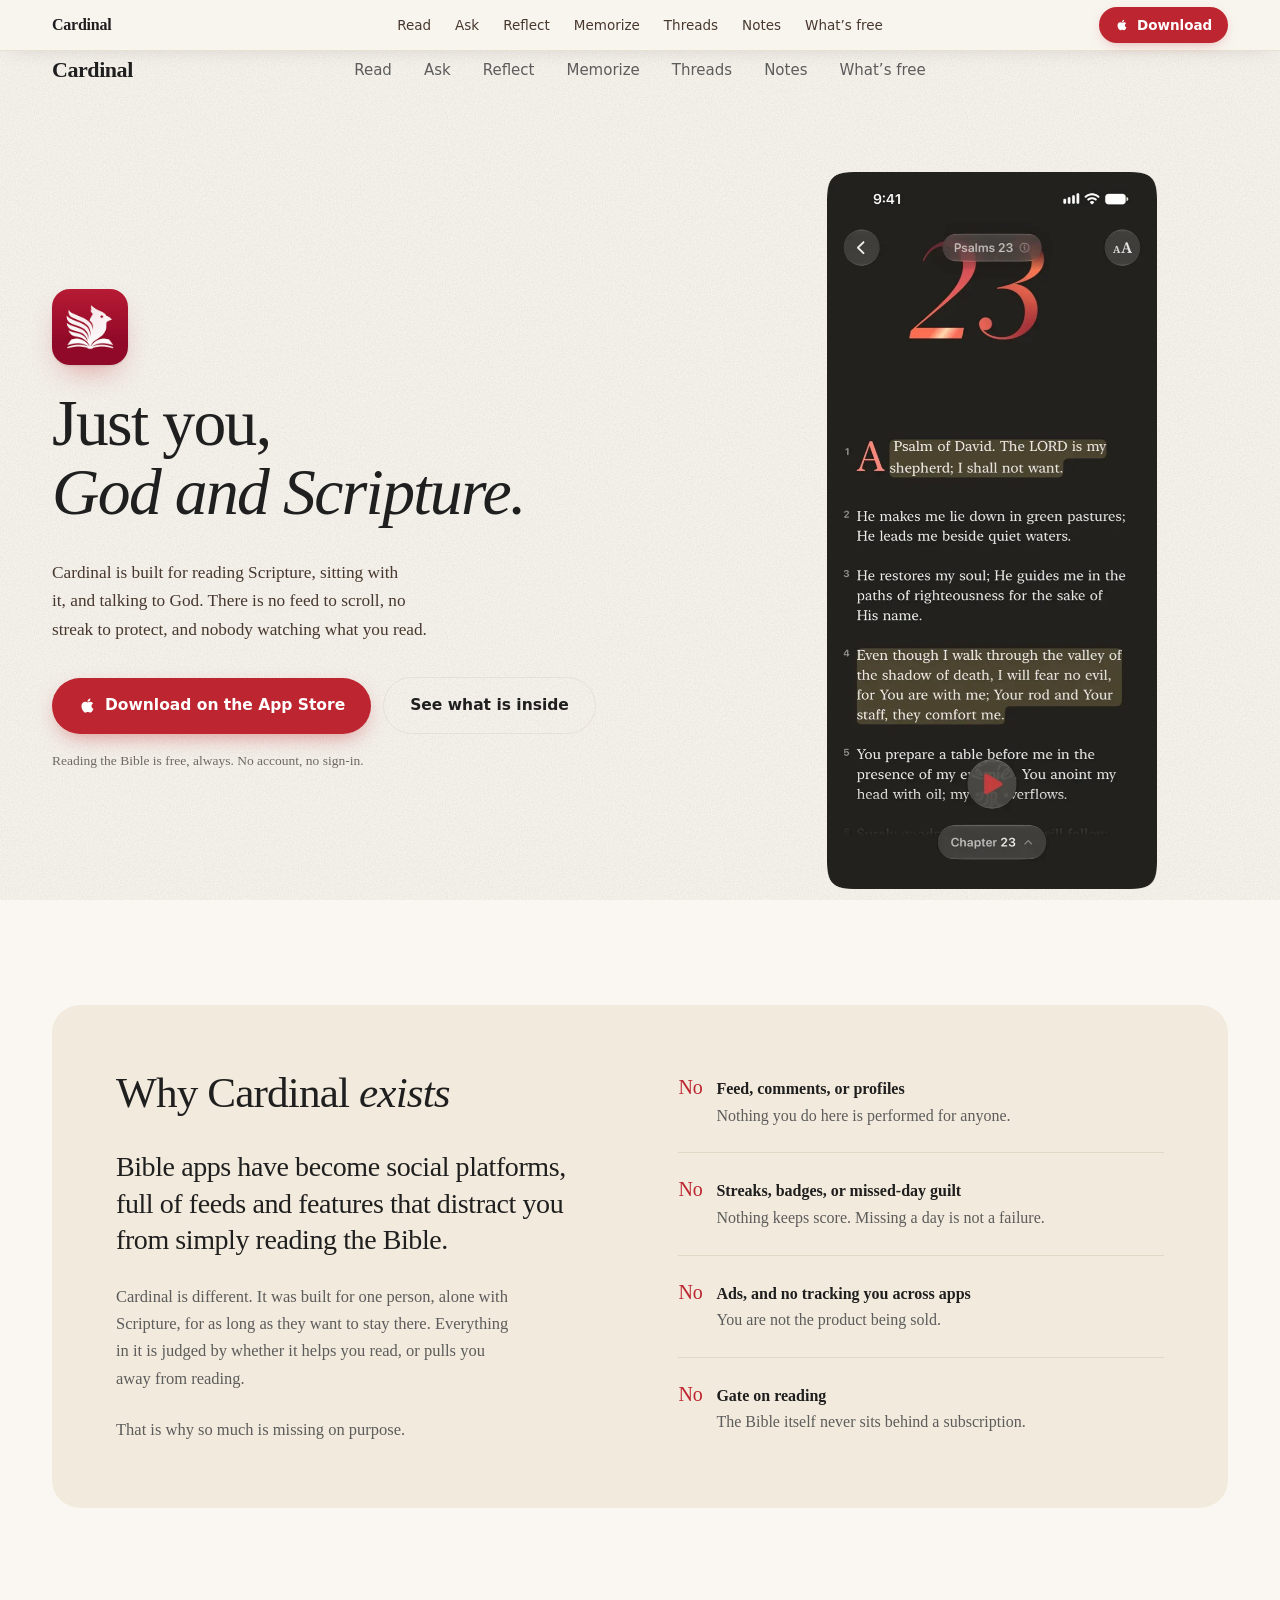
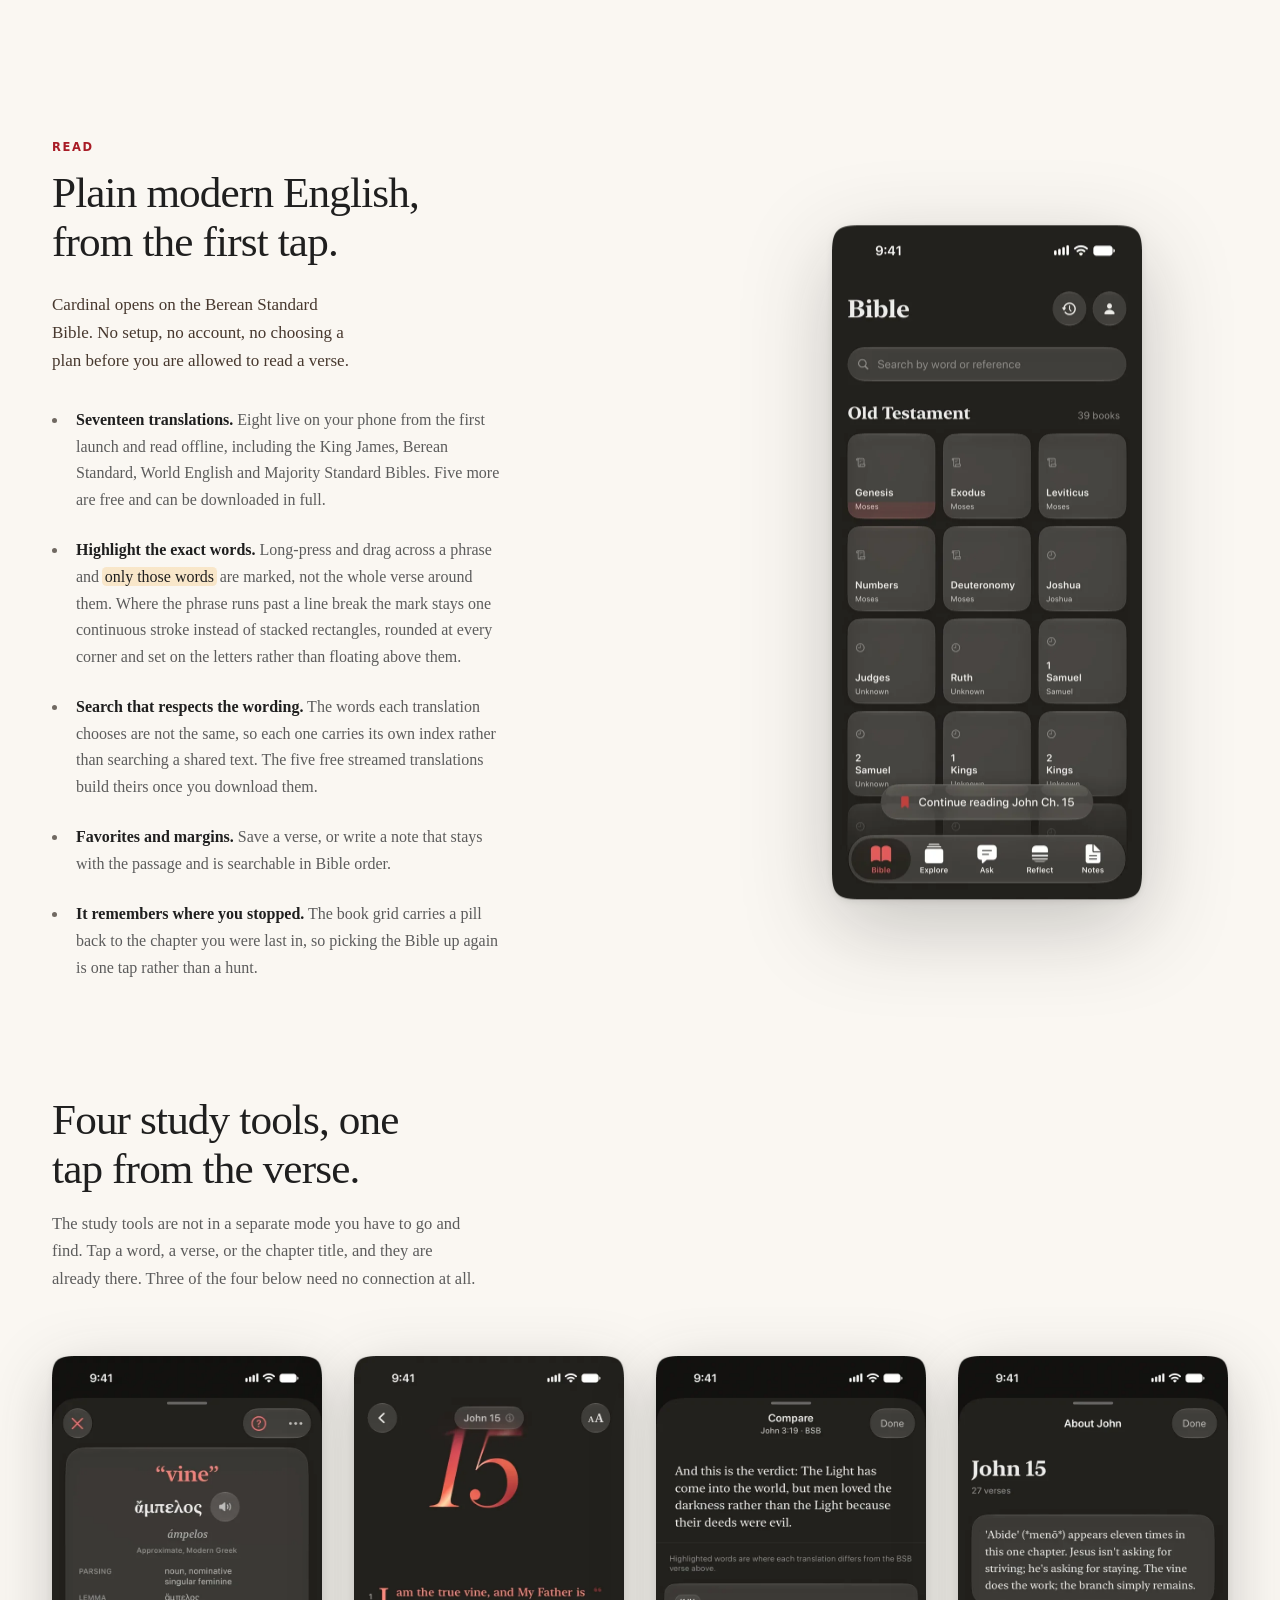
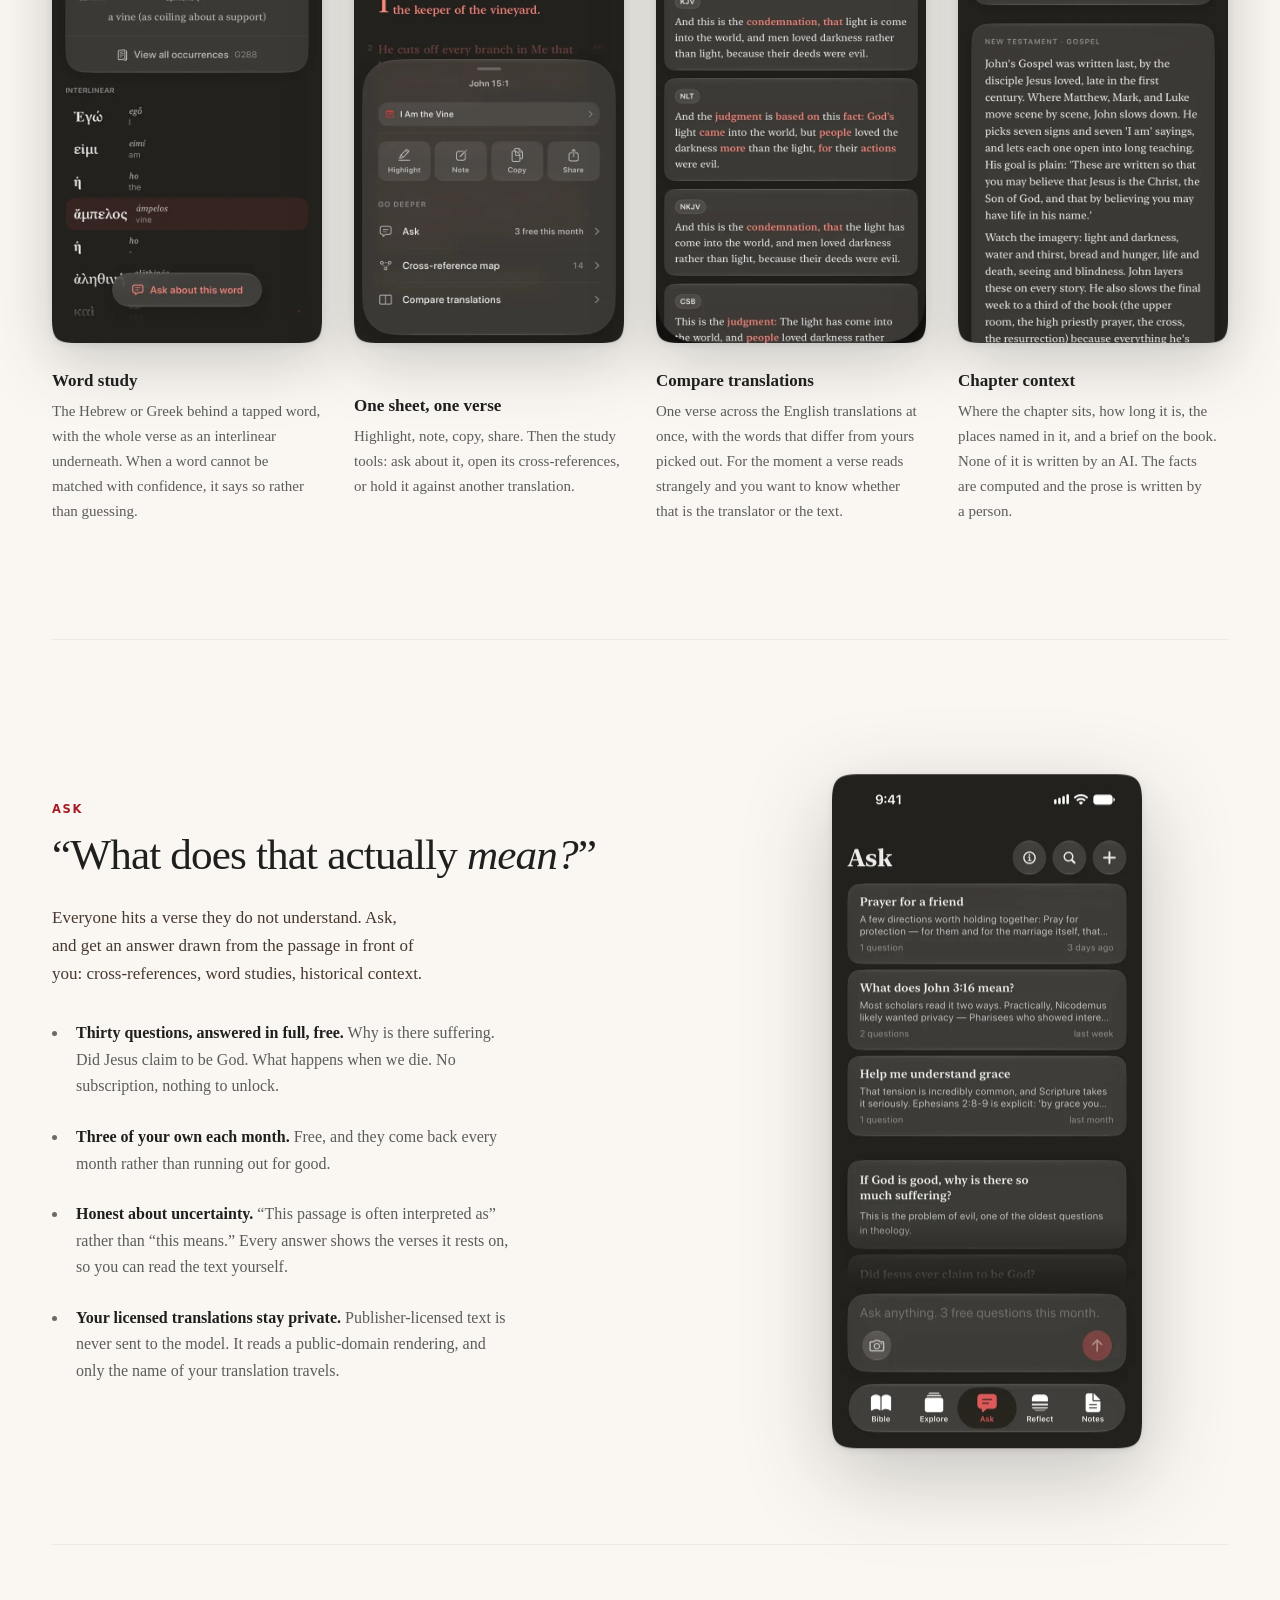
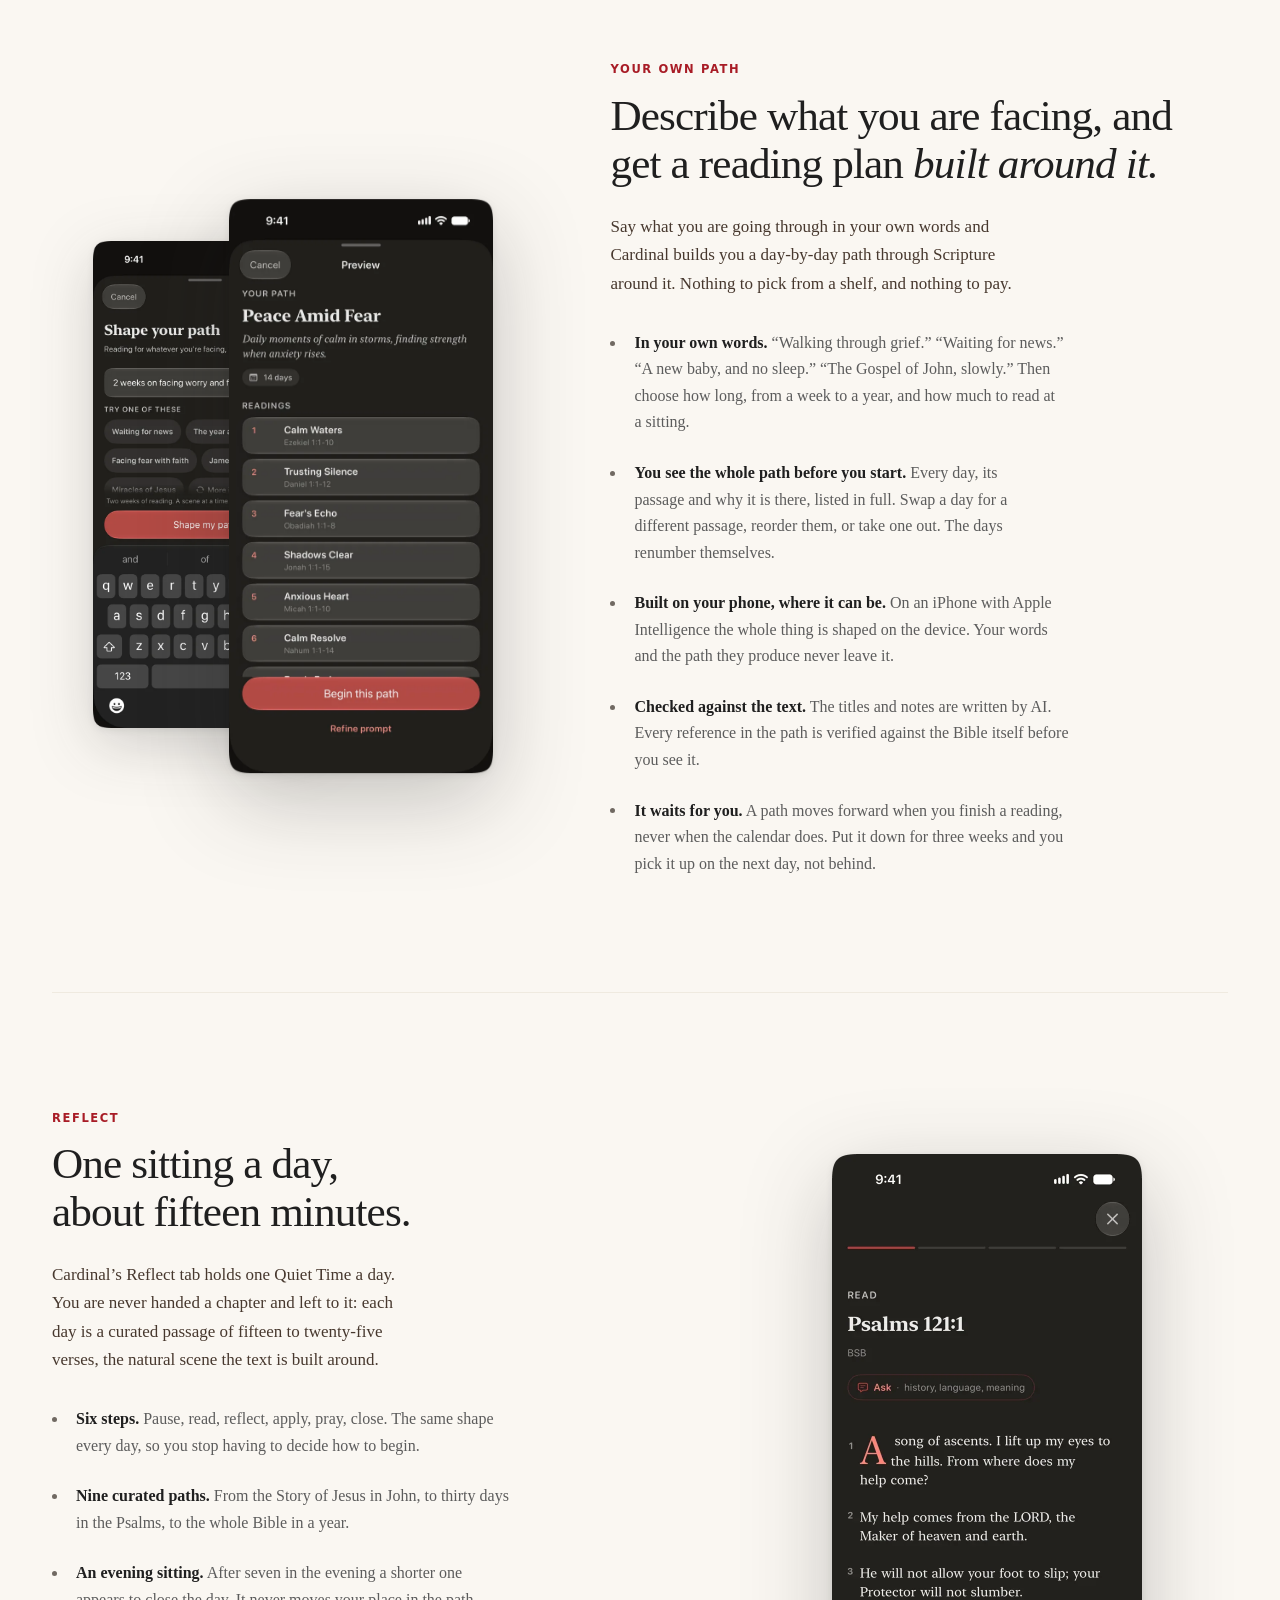
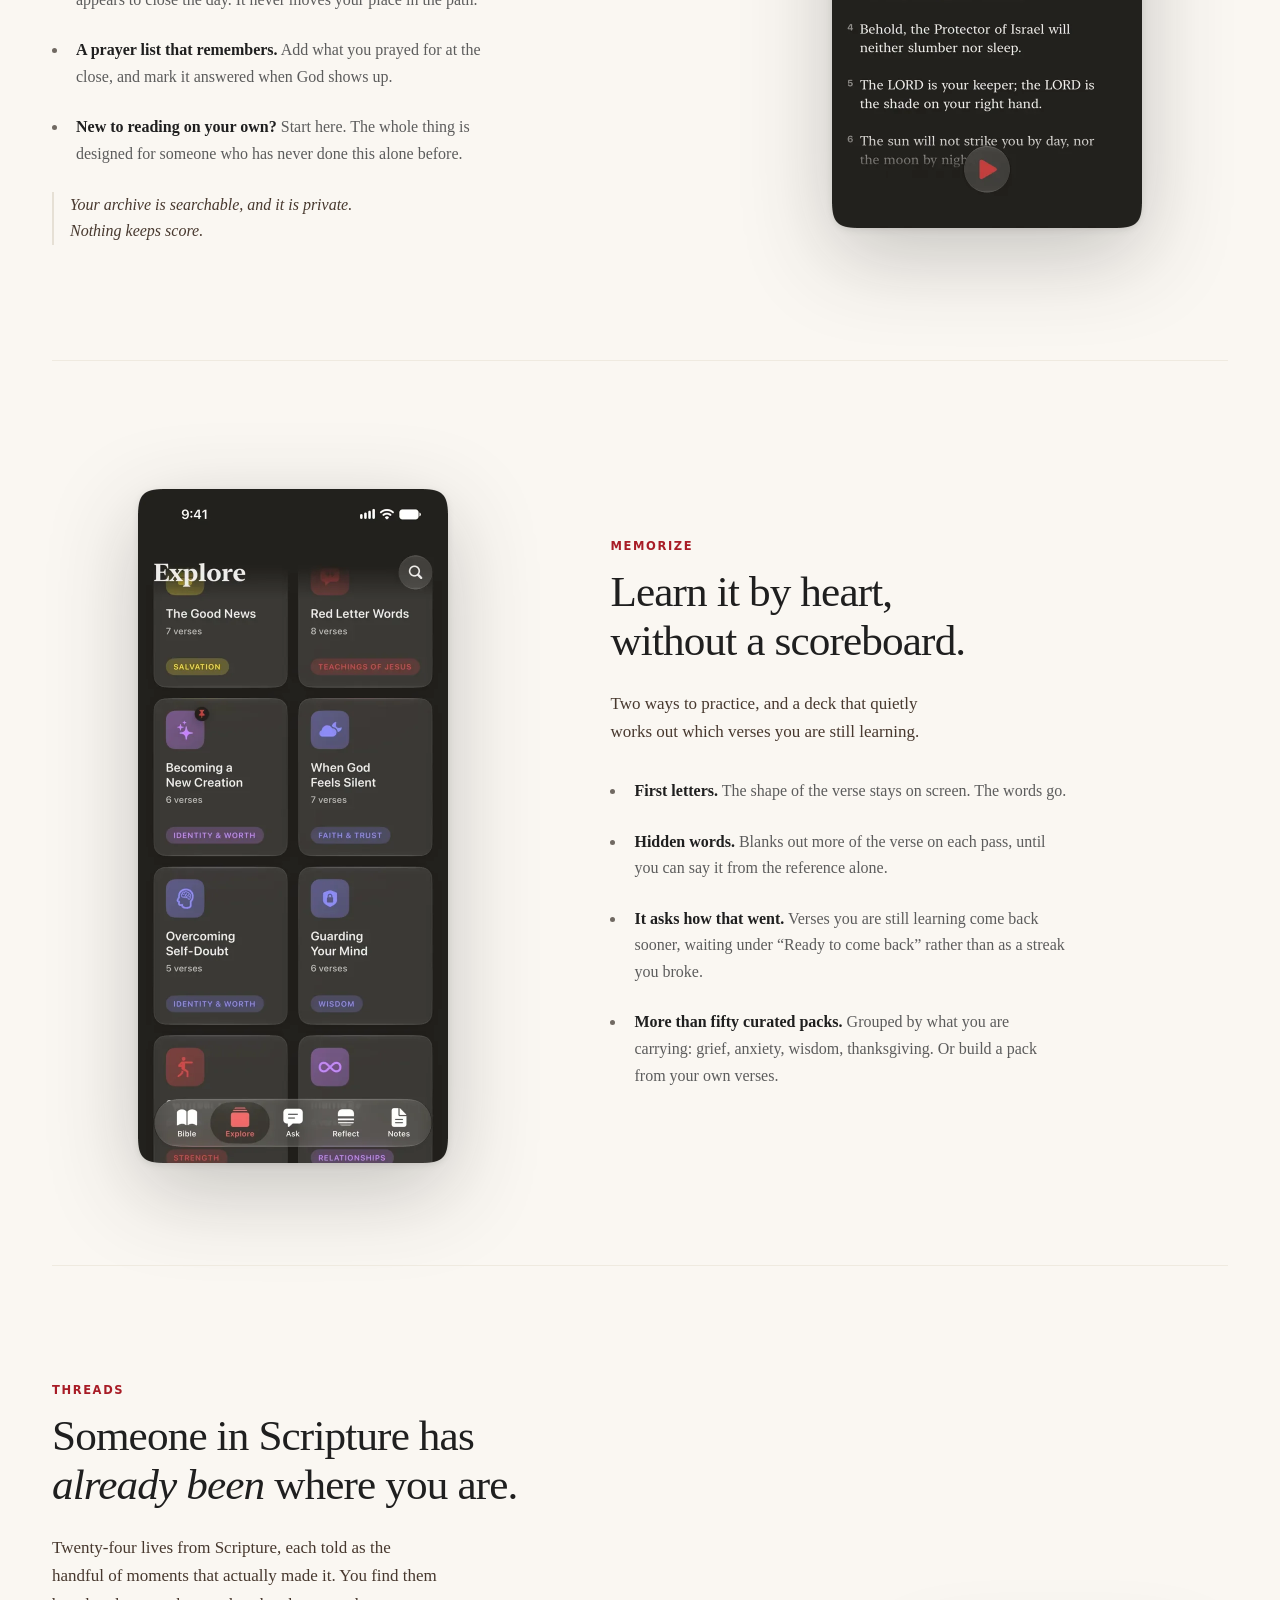
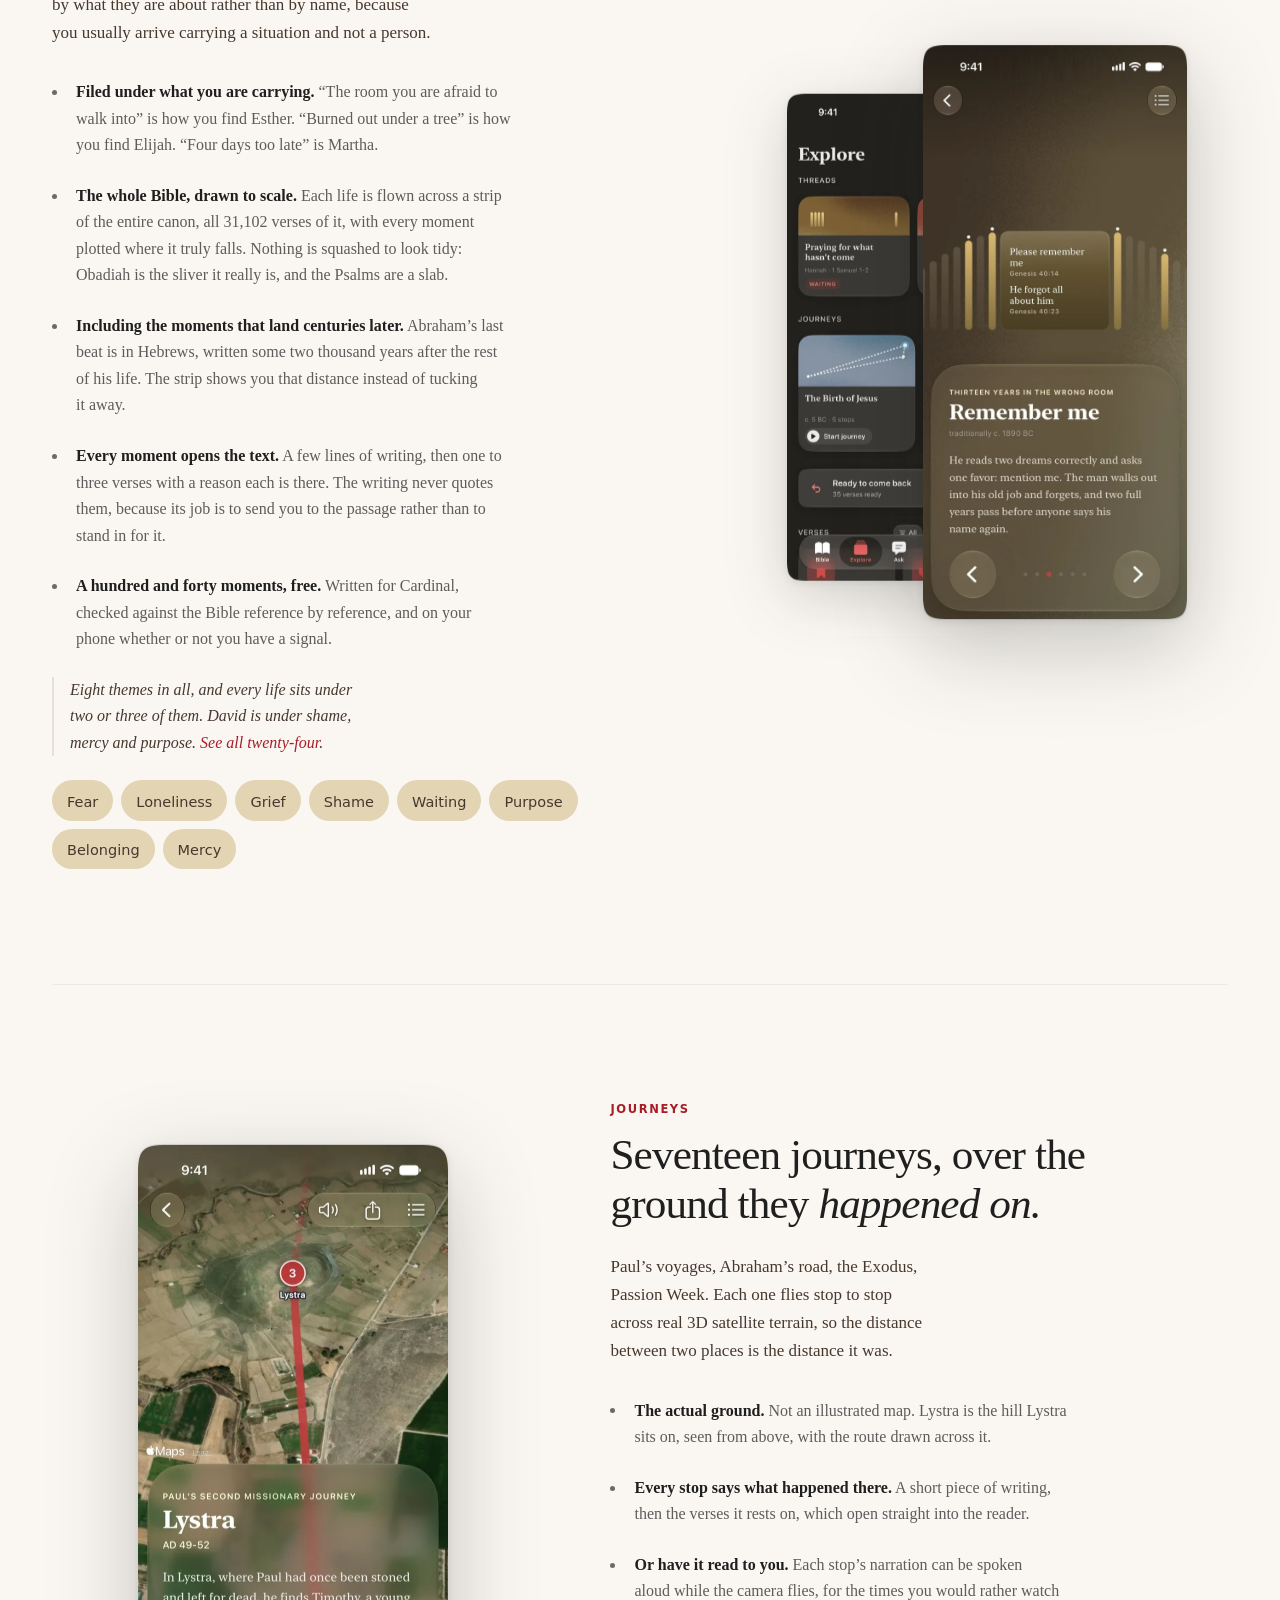
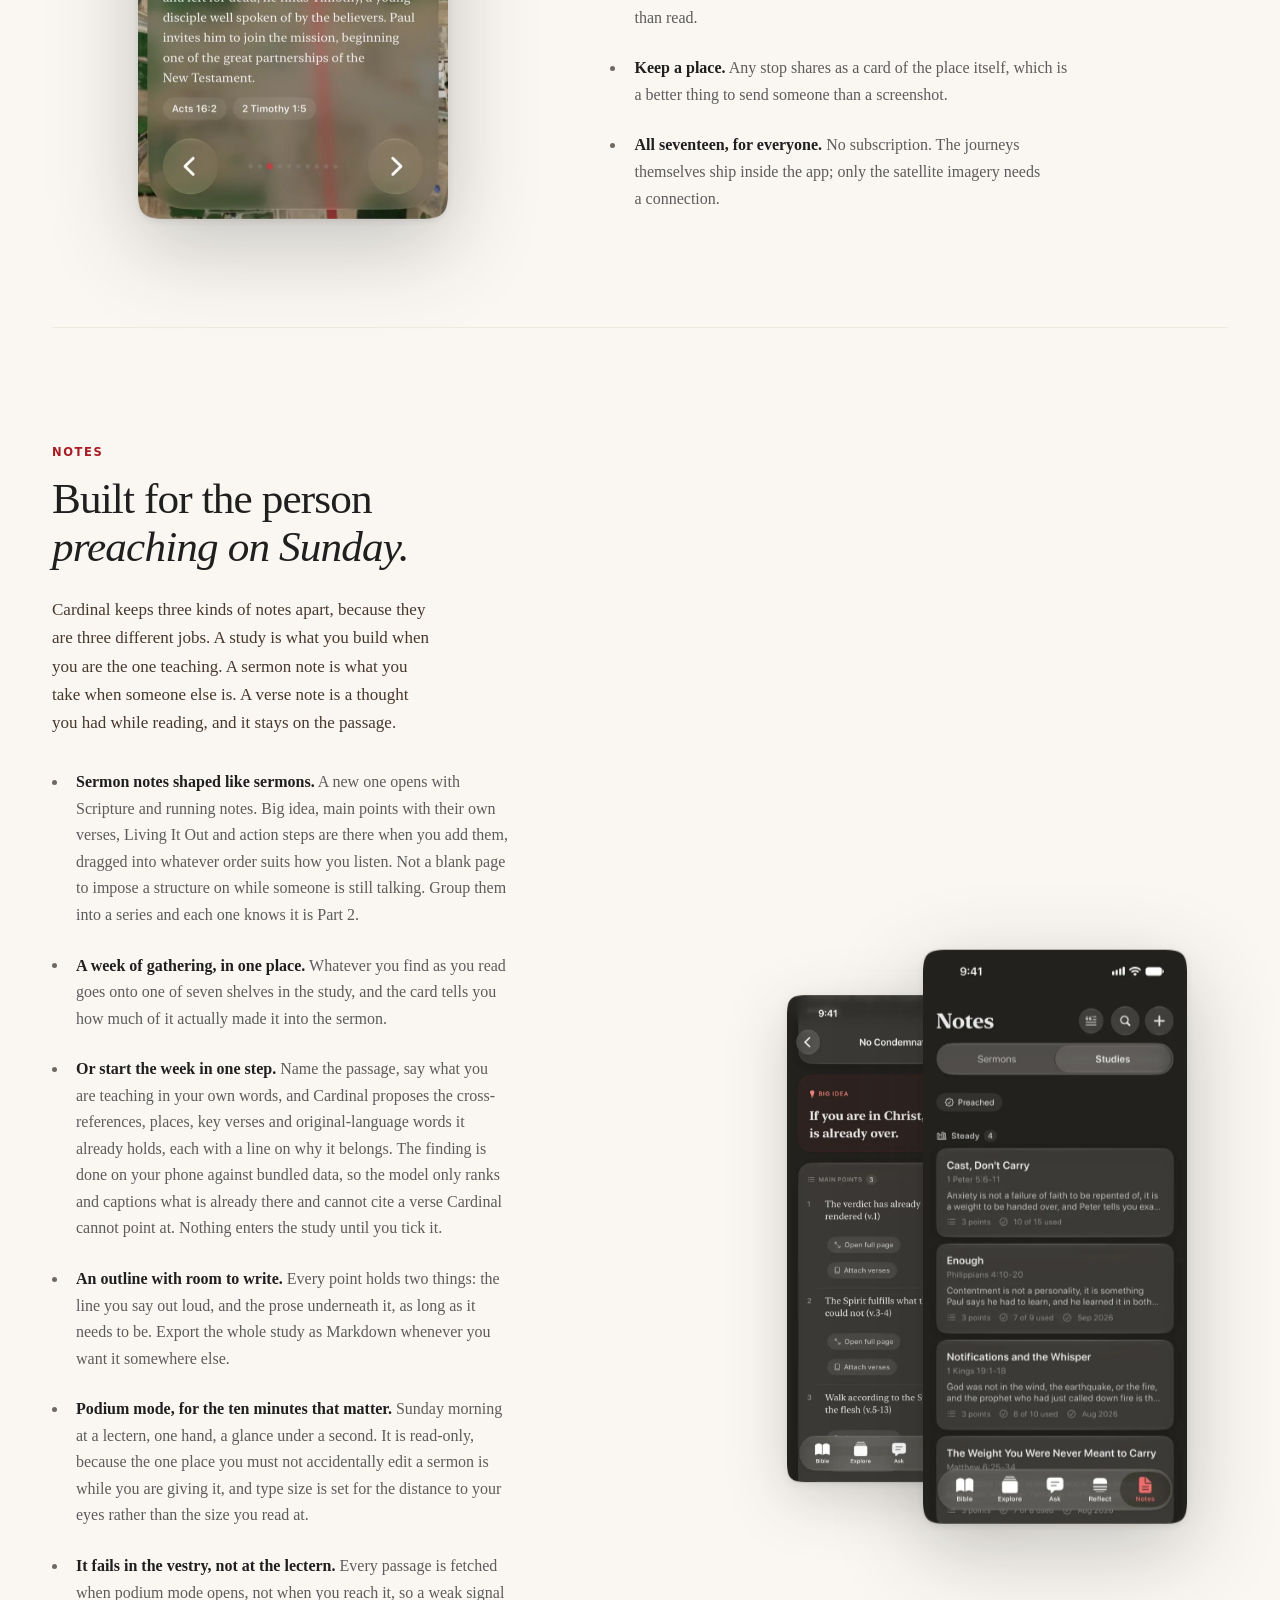
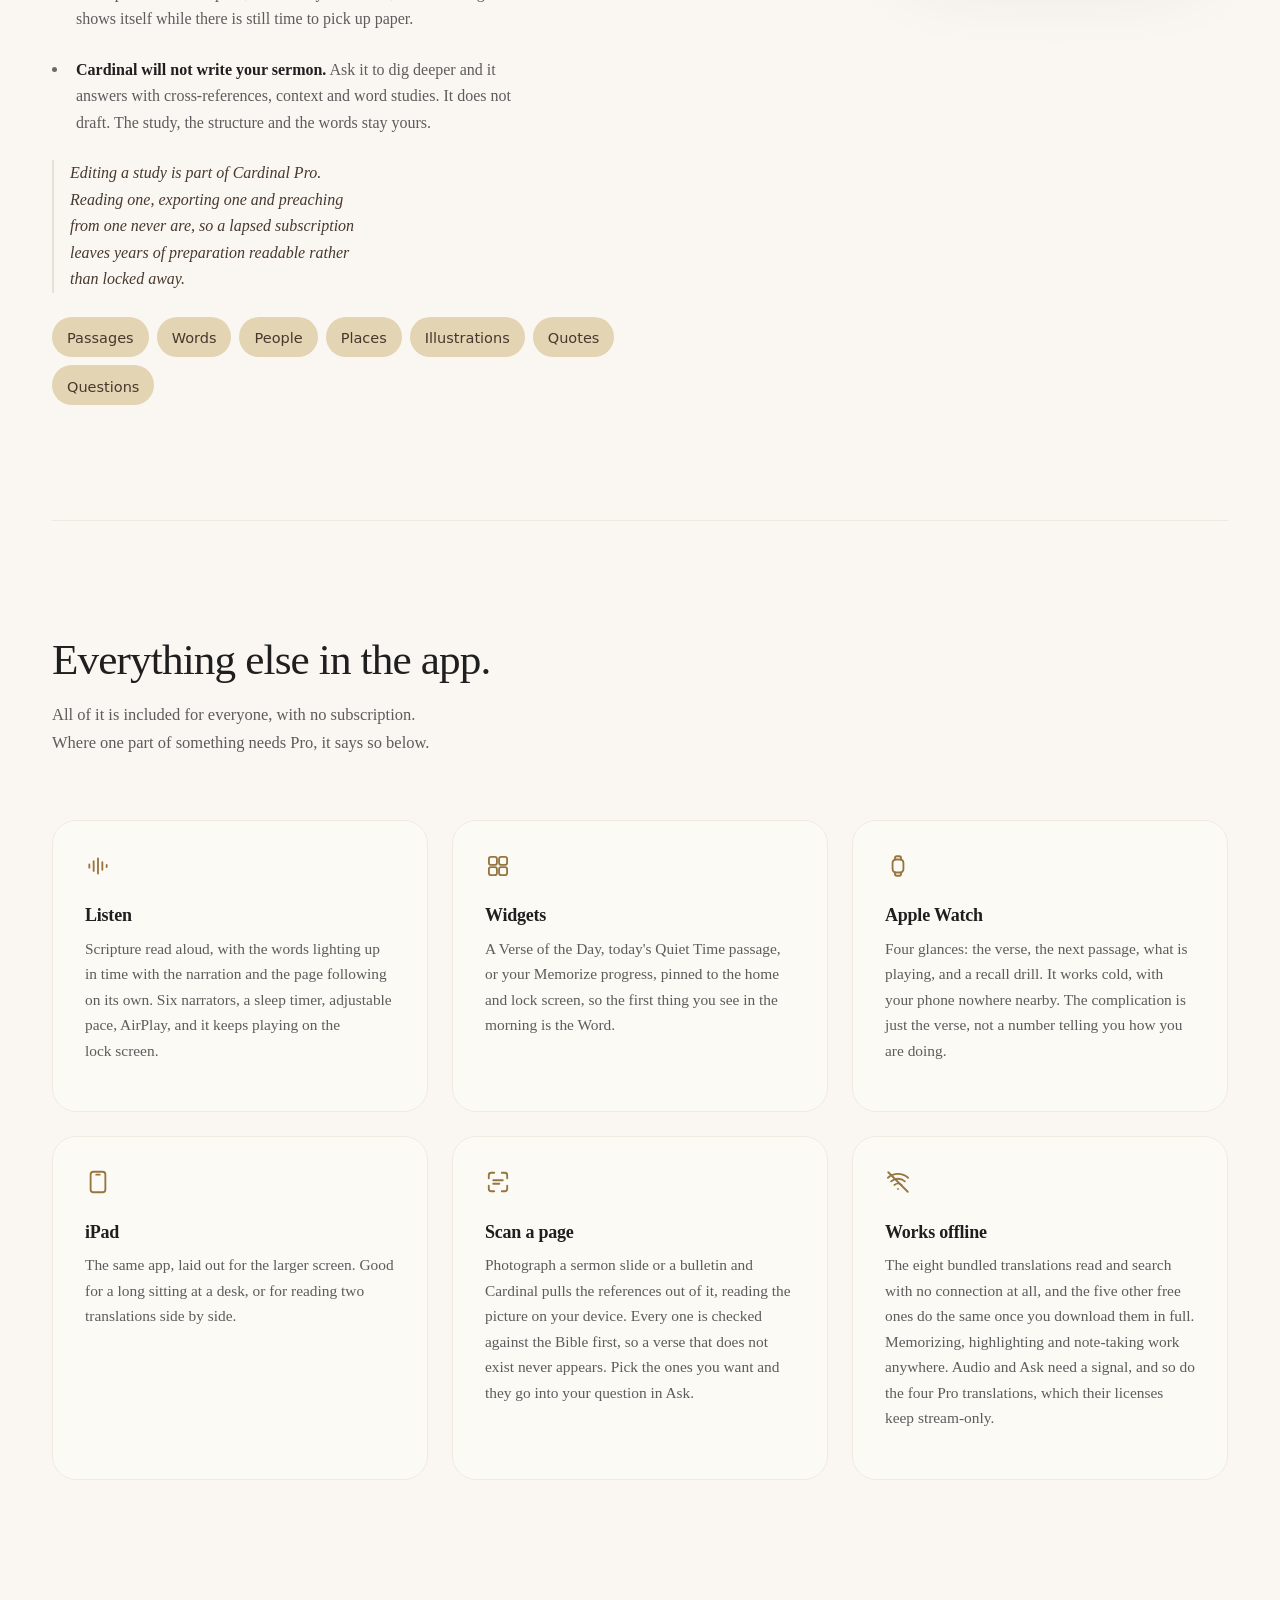
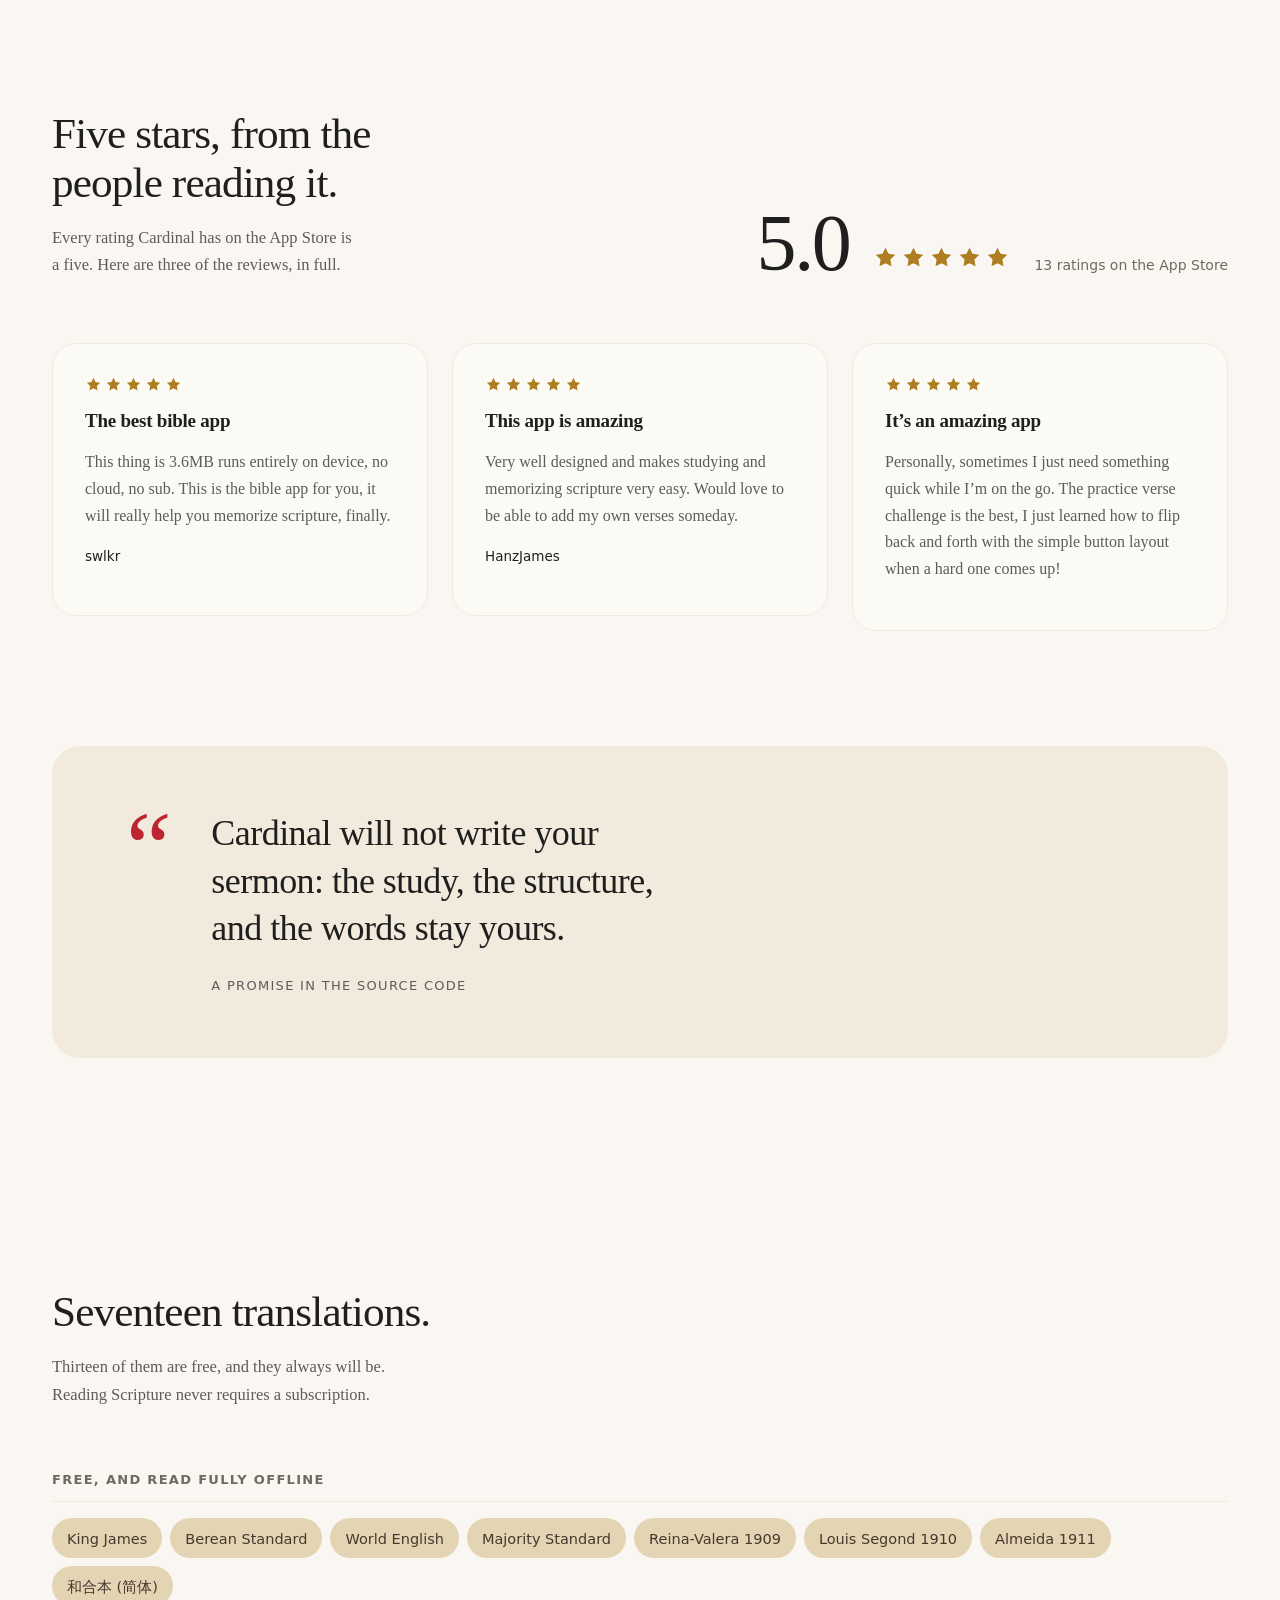
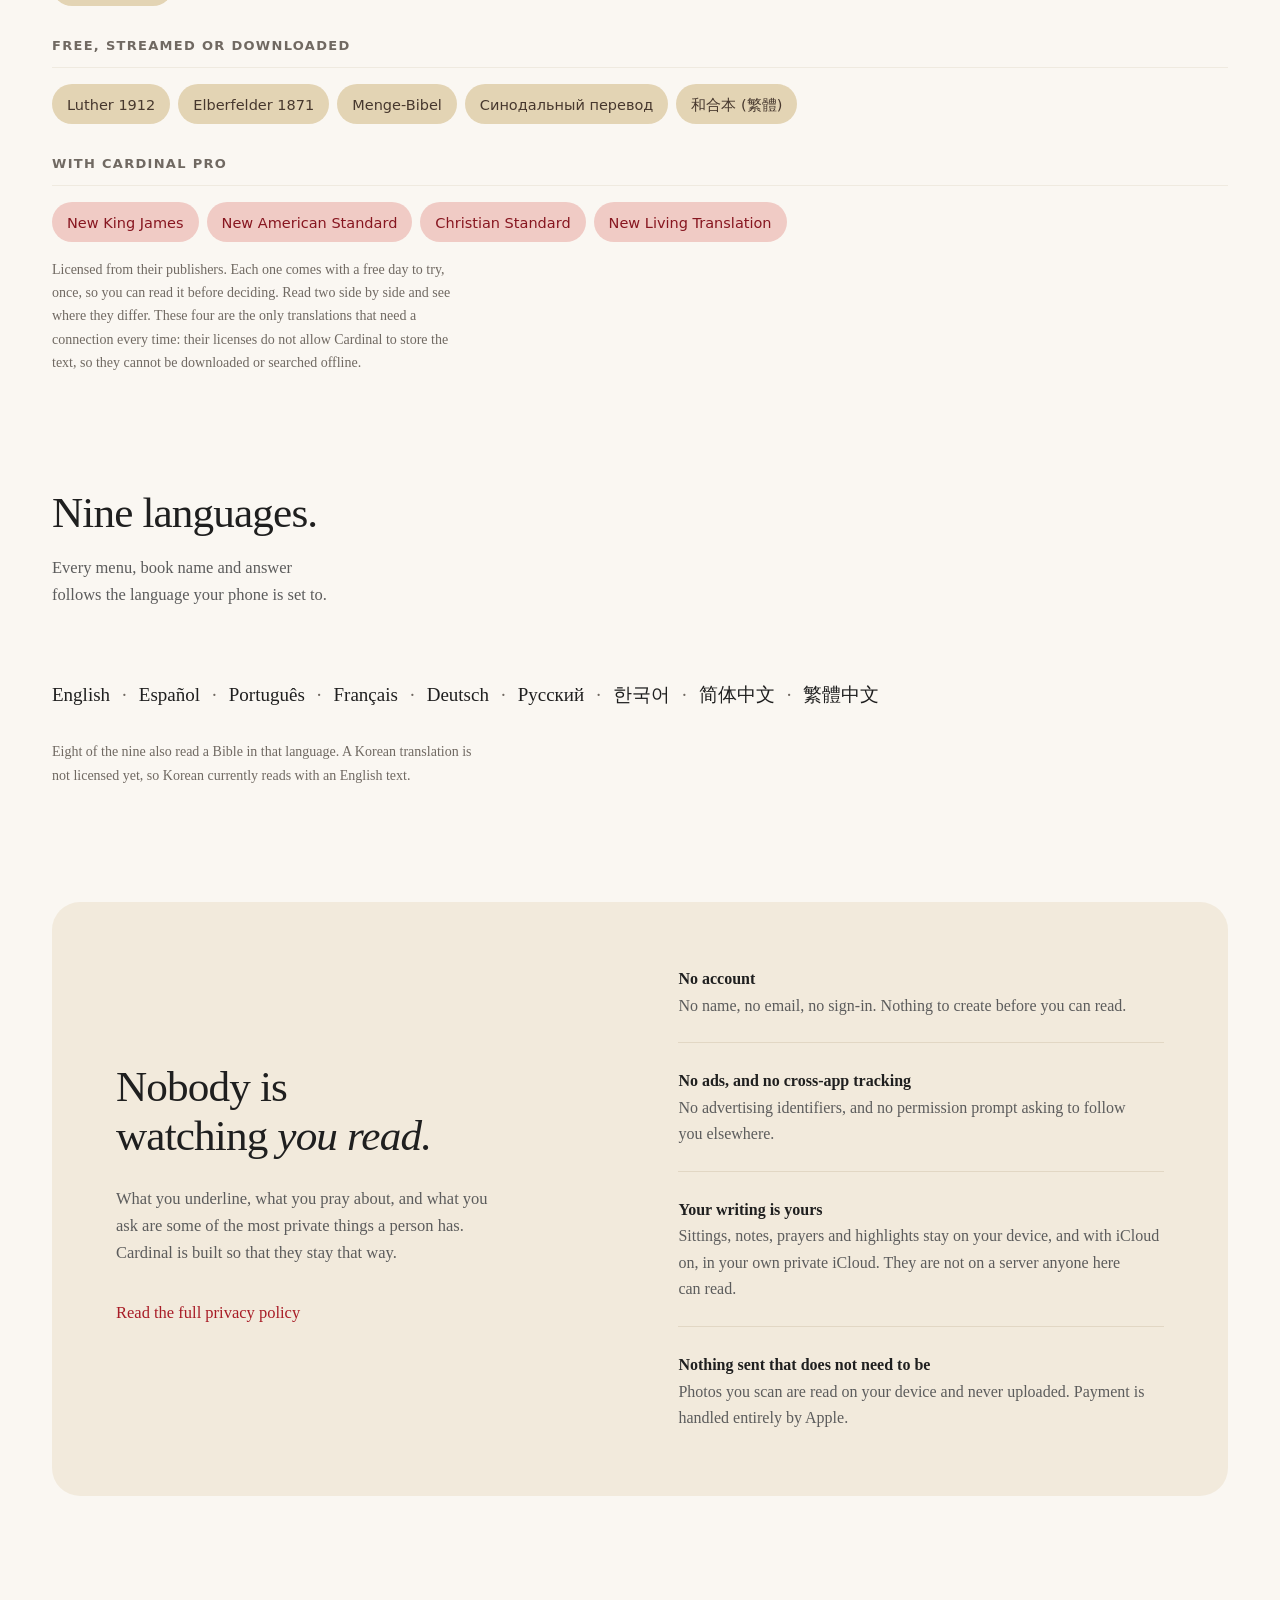
==== commit 579e29a1: "Put Gather material on the site, with what makes it safe The screenshots showed a feature the site d" ====
--- a/index.html
+++ b/index.html
@@ -1886,6 +1886,7 @@
         <ul class="points">
           <li><span><strong>Sermon notes shaped like sermons.</strong> A new one opens with Scripture and running notes. Big idea, main points with their own verses, Living It Out and action steps are there when you add them, dragged into whatever order suits how you listen. Not a blank page to impose a structure on while someone is still talking. Group them into a series and each one knows it is Part&nbsp;2.</span></li>
           <li><span><strong>A week of gathering, in one place.</strong> Whatever you find as you read goes onto one of seven shelves in the study, and the card tells you how much of it actually made it into the sermon.</span></li>
+          <li><span><strong>Or start the week in one step.</strong> Name the passage, say what you are teaching in your own words, and Cardinal proposes the cross-references, places, key verses and original-language words it already holds, each with a line on why it belongs. The finding is done on your phone against bundled data, so the model only ranks and captions what is already there and cannot cite a verse Cardinal cannot point at. Nothing enters the study until you tick it.</span></li>
           <li><span><strong>An outline with room to write.</strong> Every point holds two things: the line you say out loud, and the prose underneath it, as long as it needs to be. Export the whole study as Markdown whenever you want it somewhere else.</span></li>
           <li><span><strong>Podium mode, for the ten minutes that matter.</strong> Sunday morning at a lectern, one hand, a glance under a second. It is read-only, because the one place you must not accidentally edit a sermon is while you are giving it, and type size is set for the distance to your eyes rather than the size you read at.</span></li>
           <li><span><strong>It fails in the vestry, not at the lectern.</strong> Every passage is fetched when podium mode opens, not when you reach it, so a weak signal shows itself while there is still time to pick up paper.</span></li>
@@ -2337,6 +2338,7 @@
         "Seventeen guided journeys over real 3D satellite terrain, narrated, with each stop's verses",
         "Sermon notes with reorderable sections: Scripture, running notes, big idea, main points with their own verses, application, action steps and tags, groupable into a series",
         "Studies: a sermon preparation workspace that collects passages, cross-references, original-language words, people, places, illustrations, quotes and open questions across the week, with an outline and Markdown export",
+        "Gather material: name a passage and a theme and Cardinal proposes relevant cross-references, places, key verses and original-language words, each captioned with why it belongs; retrieval is deterministic and on-device, the model only ranks and captions, references the app cannot resolve are discarded, and nothing is added to a study until the user accepts it",
         "Podium mode for preaching from a prepared study: read-only, lectern-sized type, and every passage resolved when it opens rather than mid-sermon",
         "Verse notes that stay on the passage, and a prayer list",
         "Scan a photo of a page and Cardinal extracts the Bible references from it on-device, grounded against the bundled text so a verse that does not exist never appears",
@@ -2347,6 +2349,7 @@
         "https://cardinalbible.app/img/reader.webp",
         "https://cardinalbible.app/img/sermon-notes.webp",
         "https://cardinalbible.app/img/studies.webp",
+        "https://cardinalbible.app/img/study-material.webp",
         "https://cardinalbible.app/img/bible.webp",
         "https://cardinalbible.app/img/quiet-time-read.webp",
         "https://cardinalbible.app/img/ask.webp",
@@ -2487,6 +2490,14 @@
         },
         {
           "@type": "Question",
+          "name": "Can AI find cross-references for a sermon without making them up?",
+          "acceptedAnswer": {
+            "@type": "Answer",
+            "text": "In Cardinal, yes, and the safeguard is structural rather than a request made of the model. You name a passage and say what you are teaching, and the app retrieves candidates itself: cross-references, biblical places, the book's key verses, thematically near passages and the original-language words in the text. That retrieval is deterministic and runs on the device against bundled data, so no model is involved in finding anything. The model's only job is to rank those candidates and write the one-line reason each appears, and any identifier it returns that the app did not issue is discarded, so it cannot cite a verse or a reference Cardinal cannot point at in its own data. If the device is offline or the ranking step fails, the candidates still appear, captioned from the corpus instead. Nothing is added to the study until the teacher accepts it, item by item."
+          }
+        },
+        {
+          "@type": "Question",
           "name": "Will Cardinal write a sermon for me?",
           "acceptedAnswer": {
             "@type": "Answer",
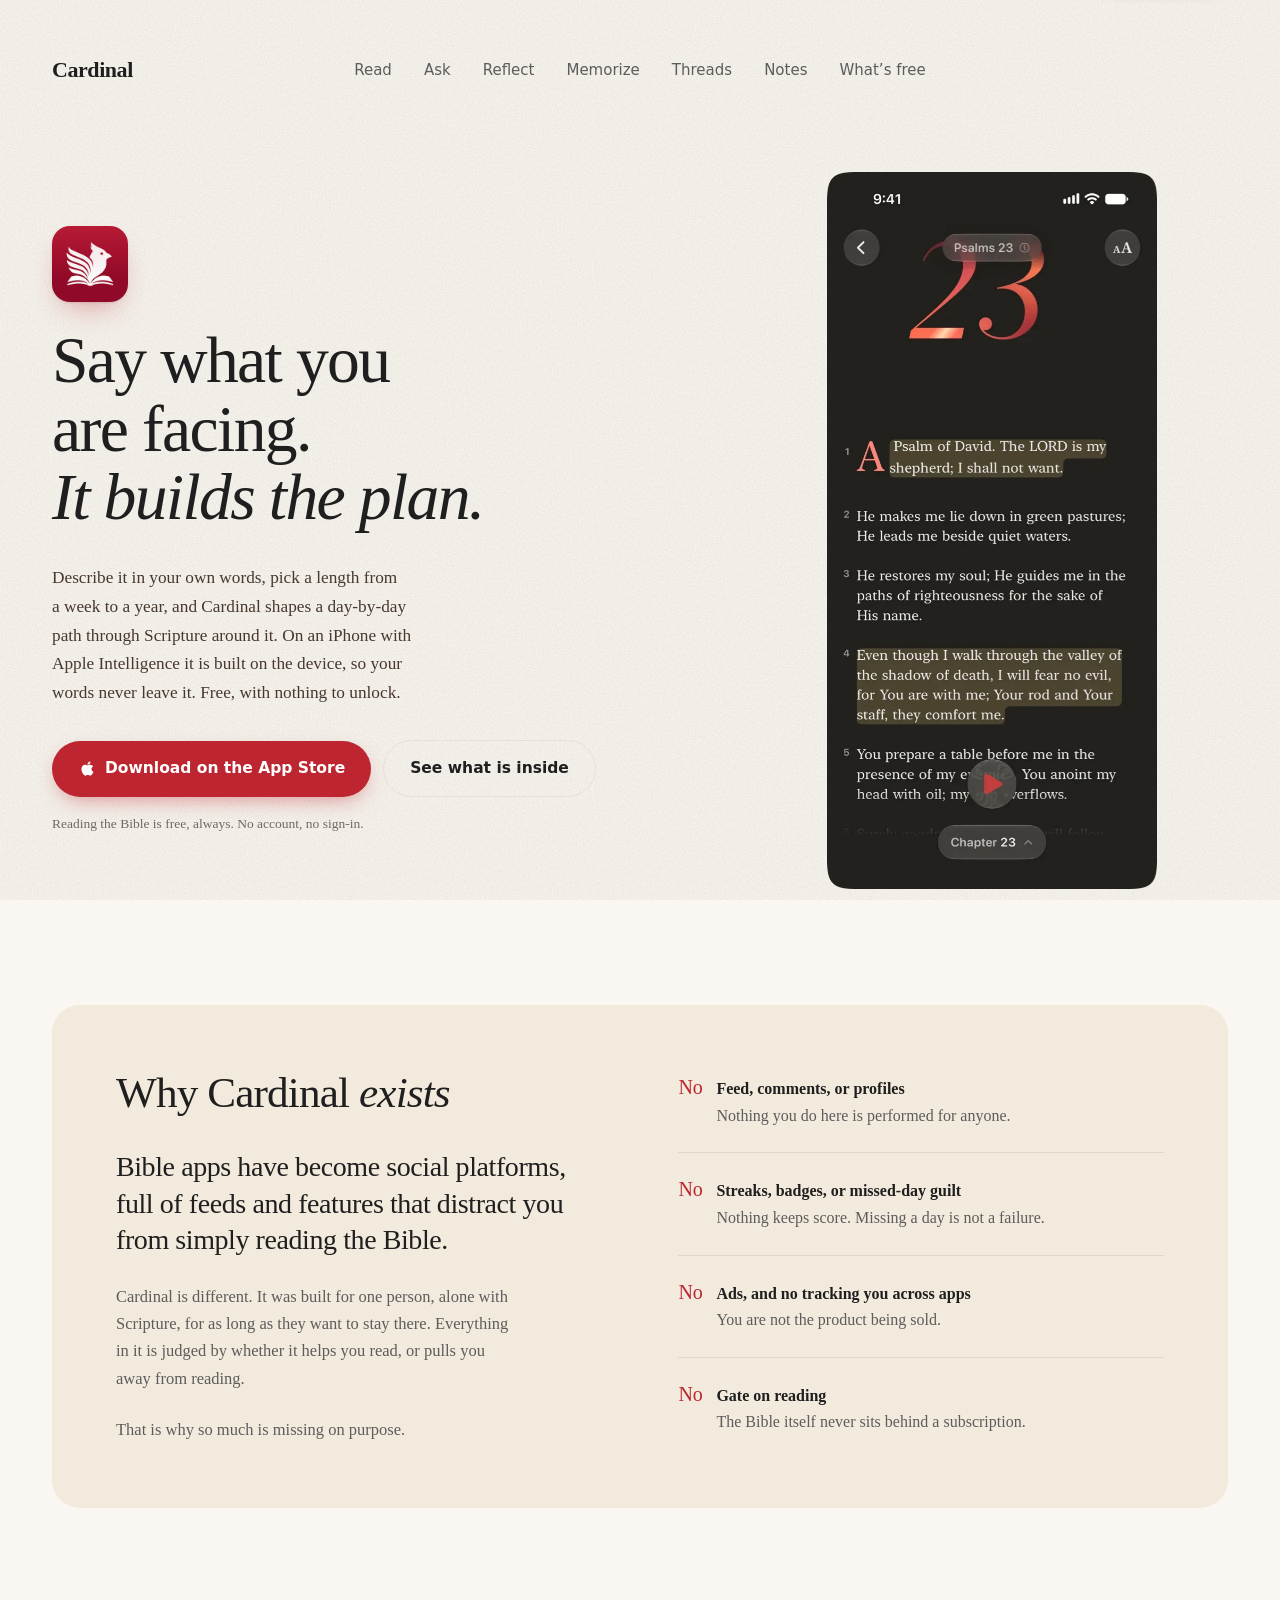
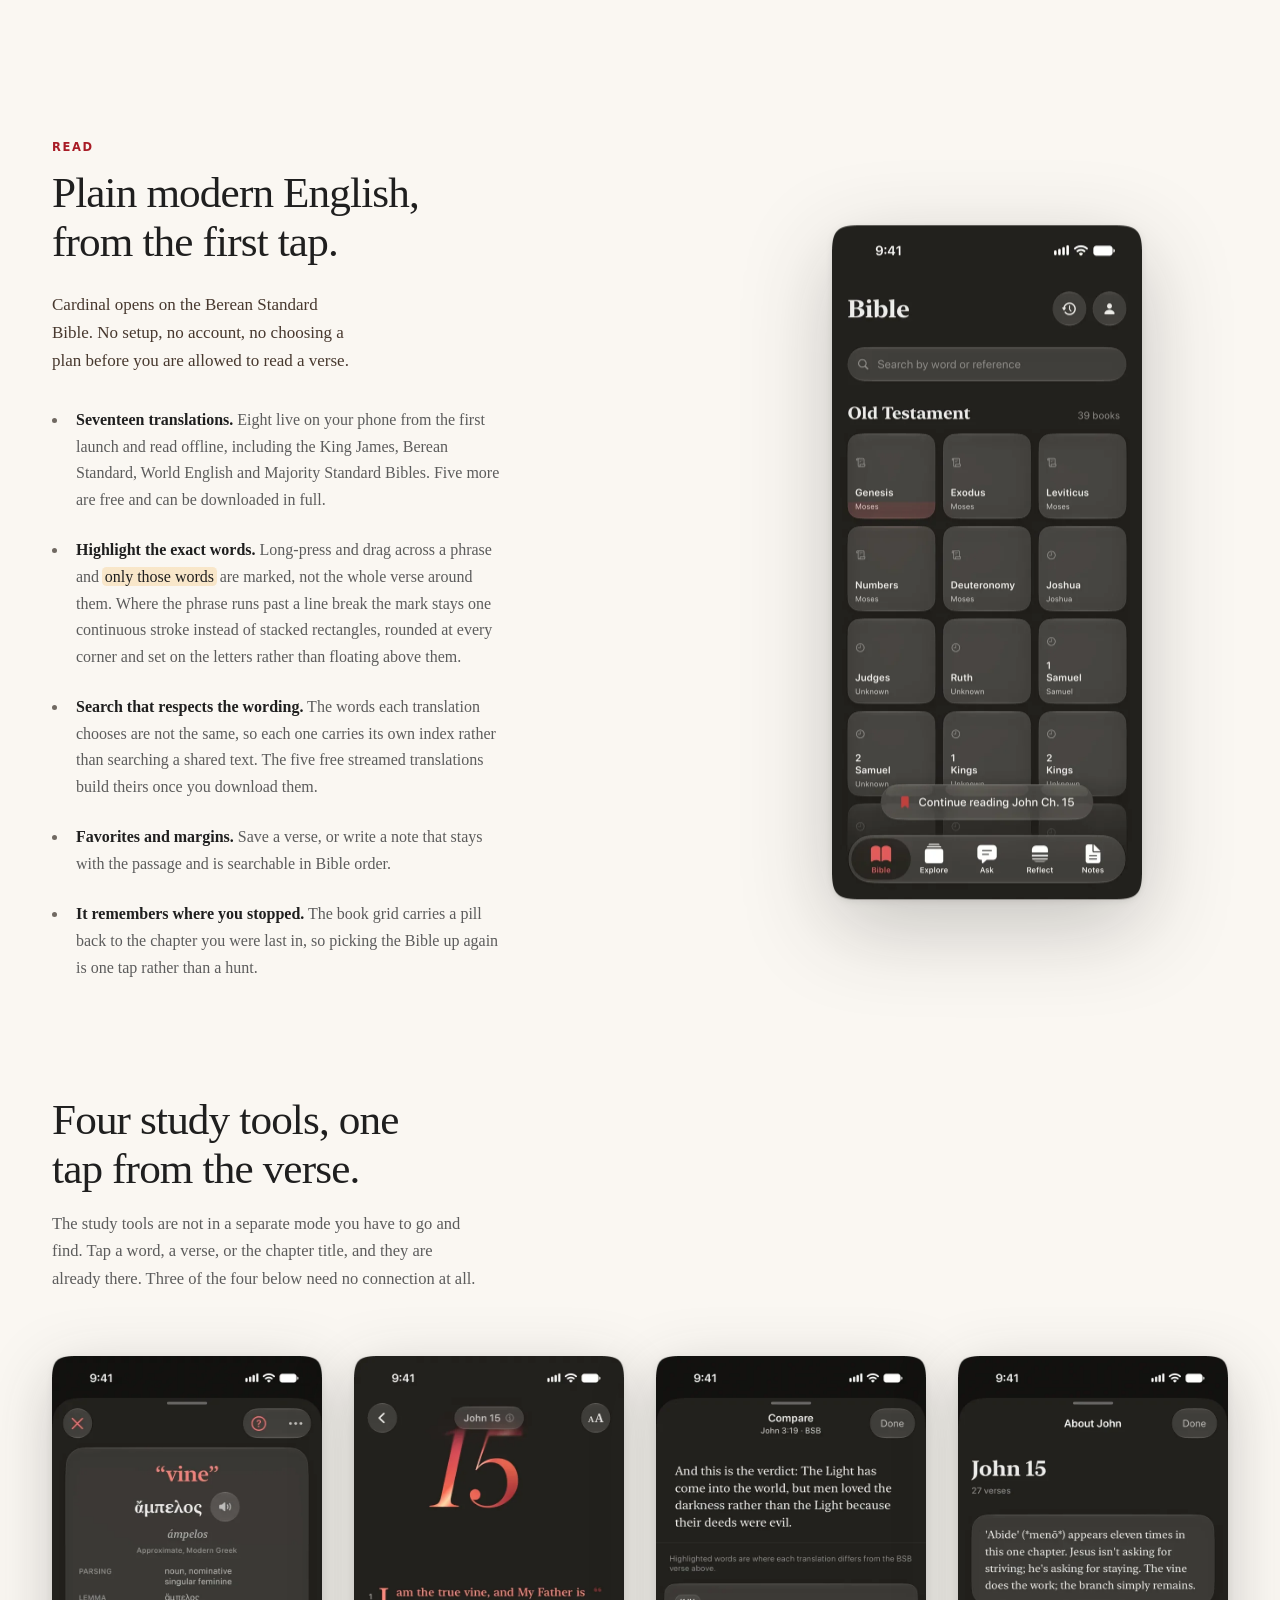
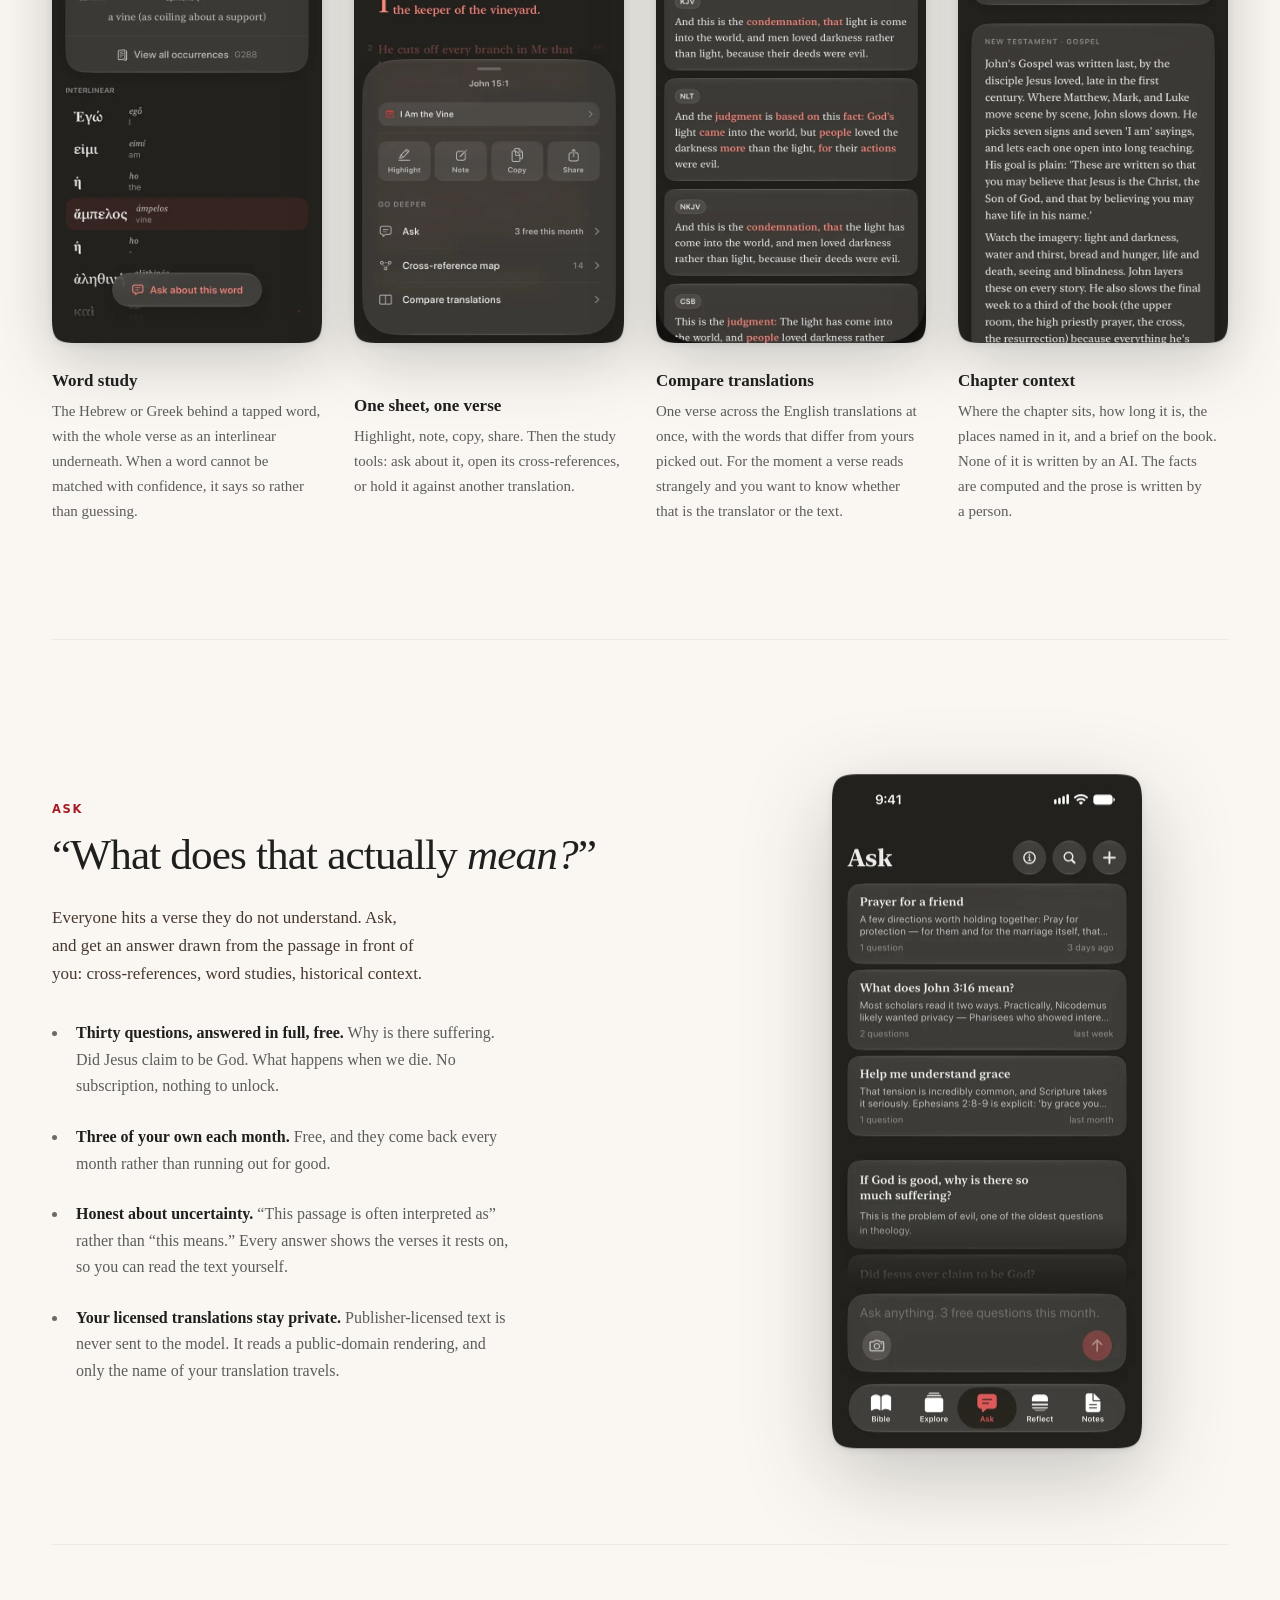
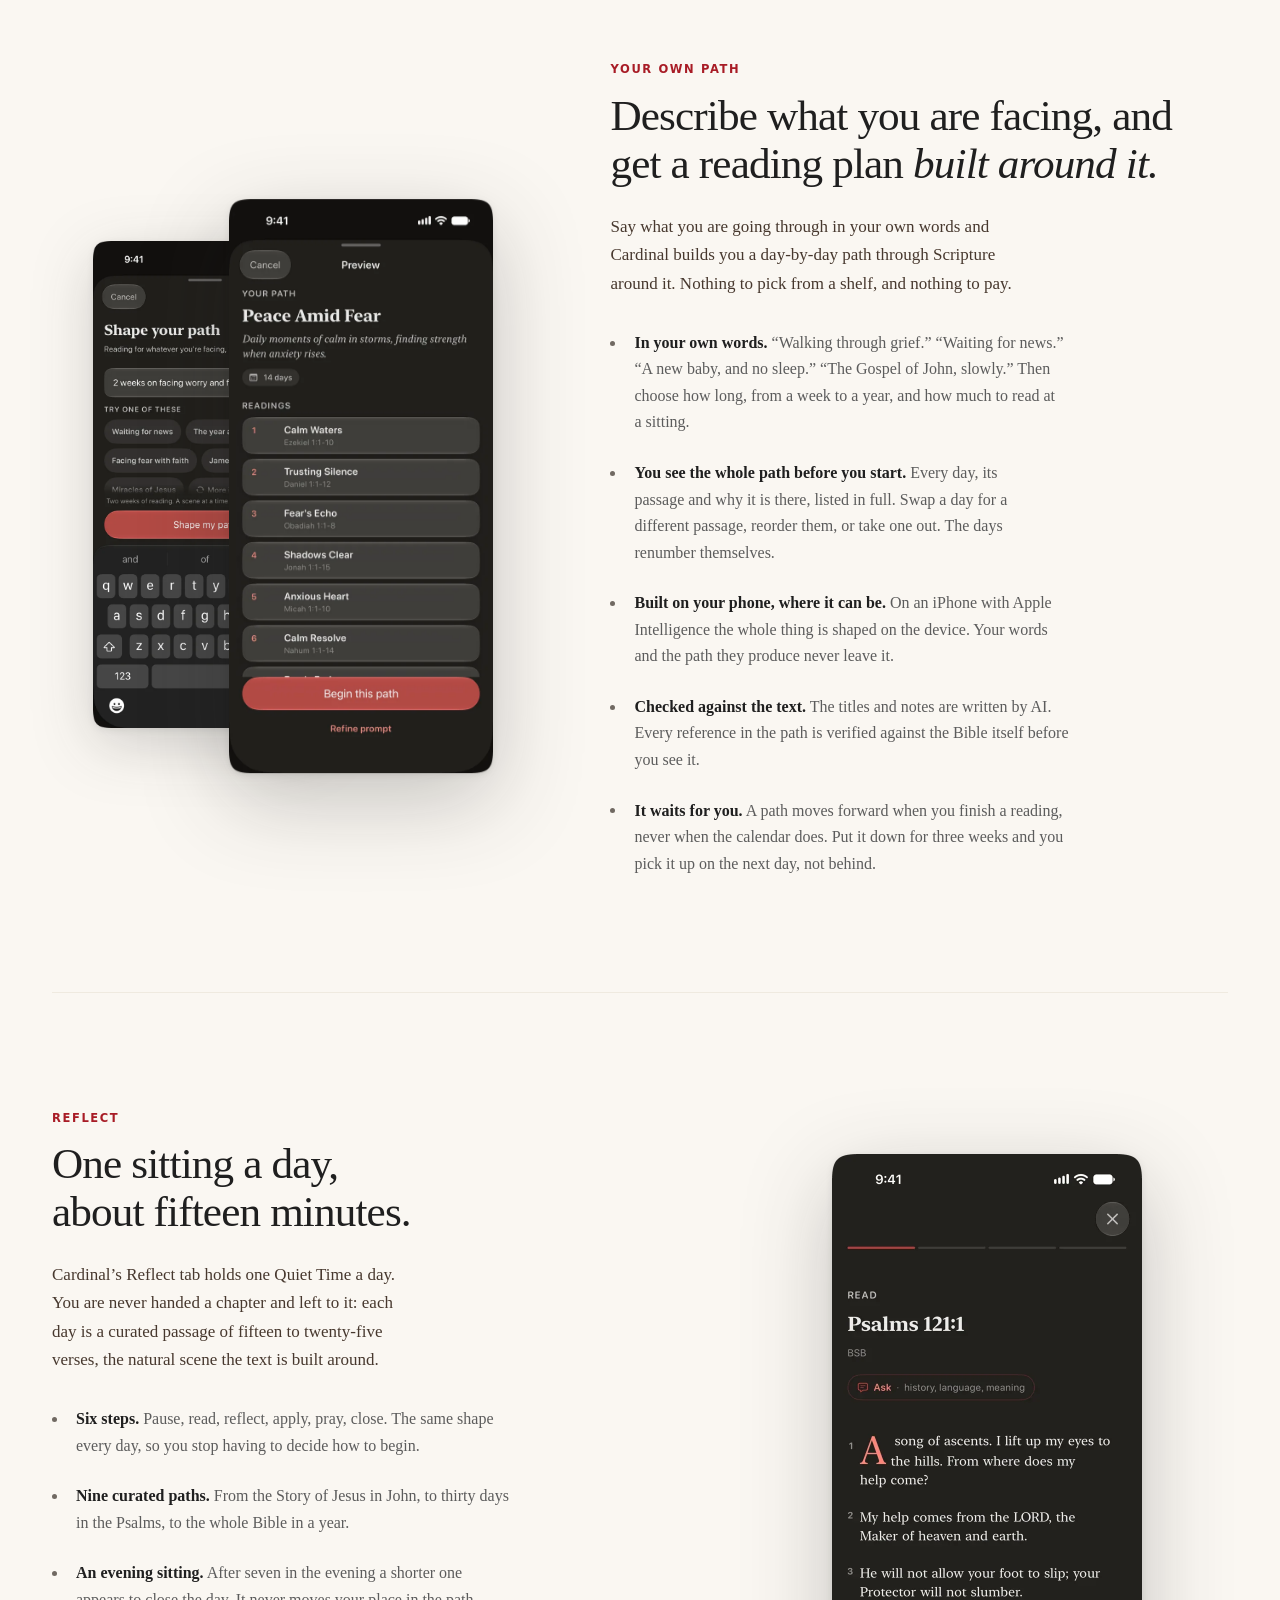
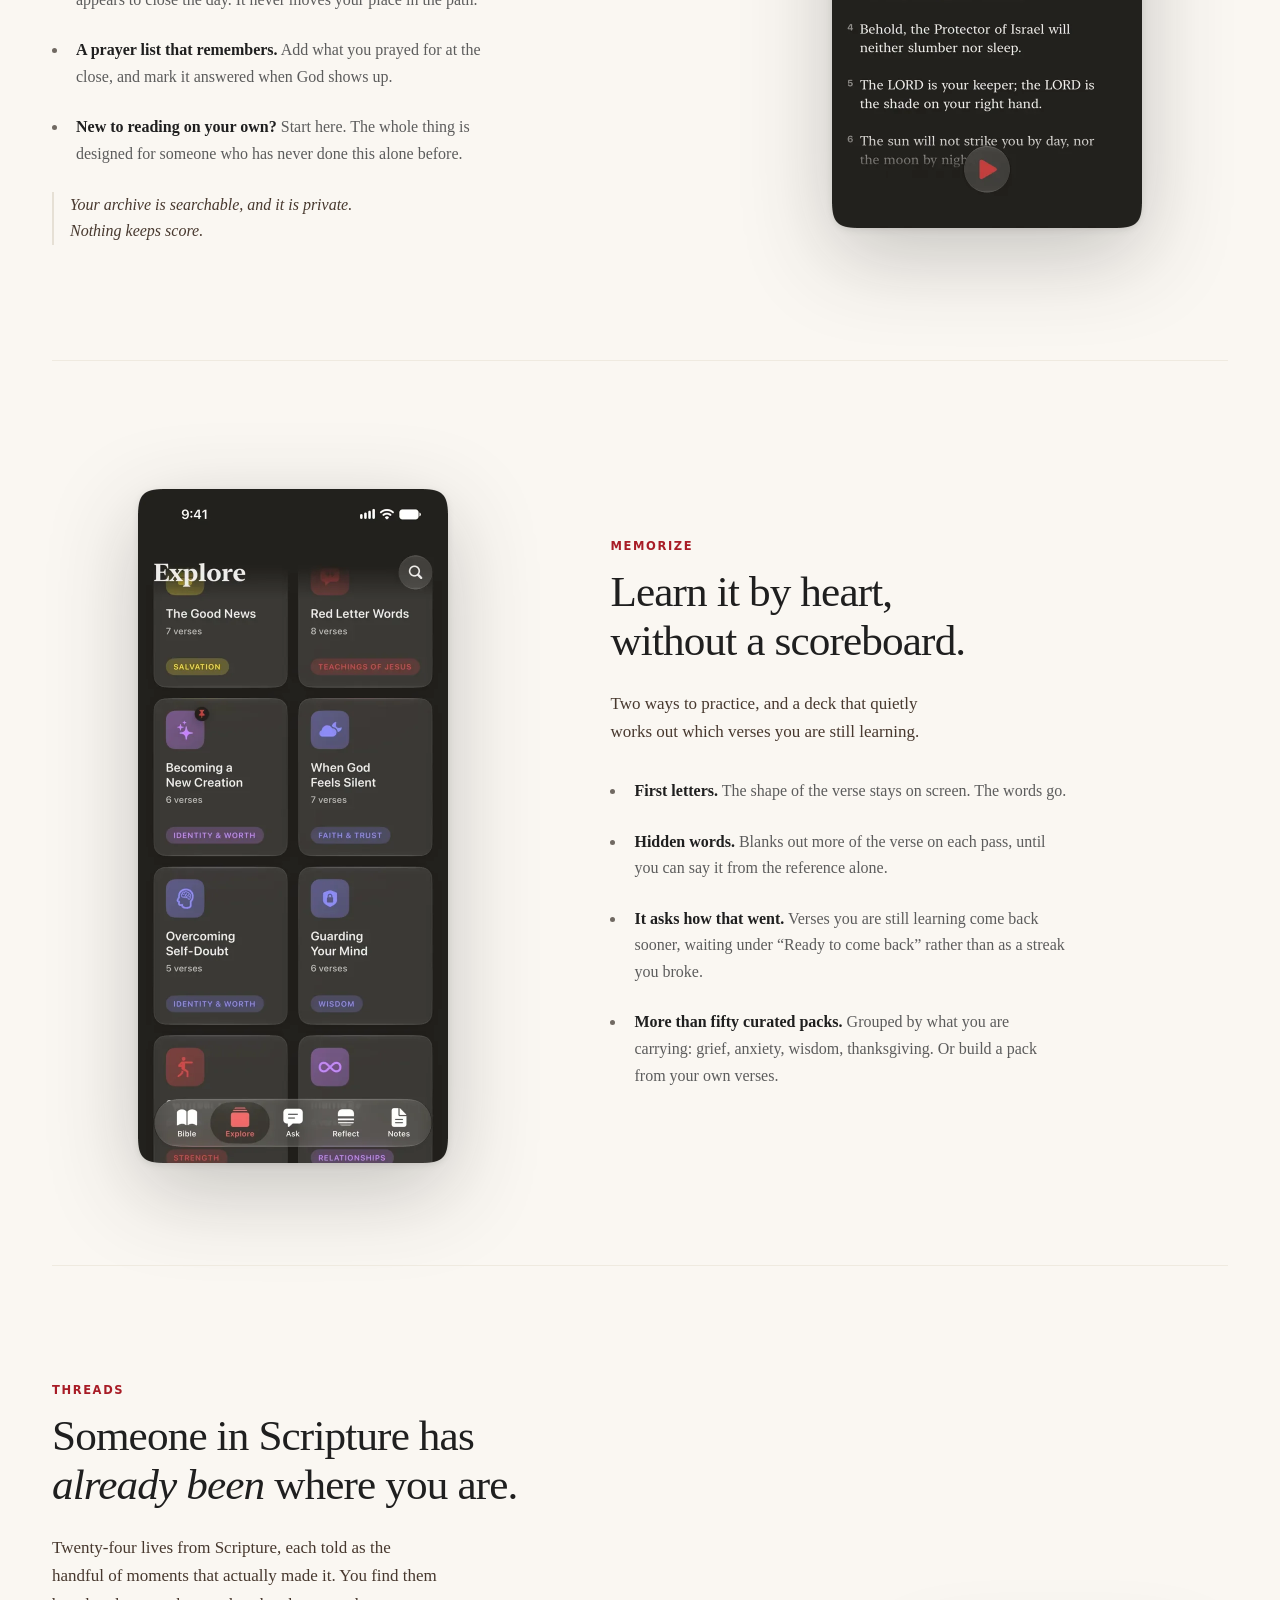
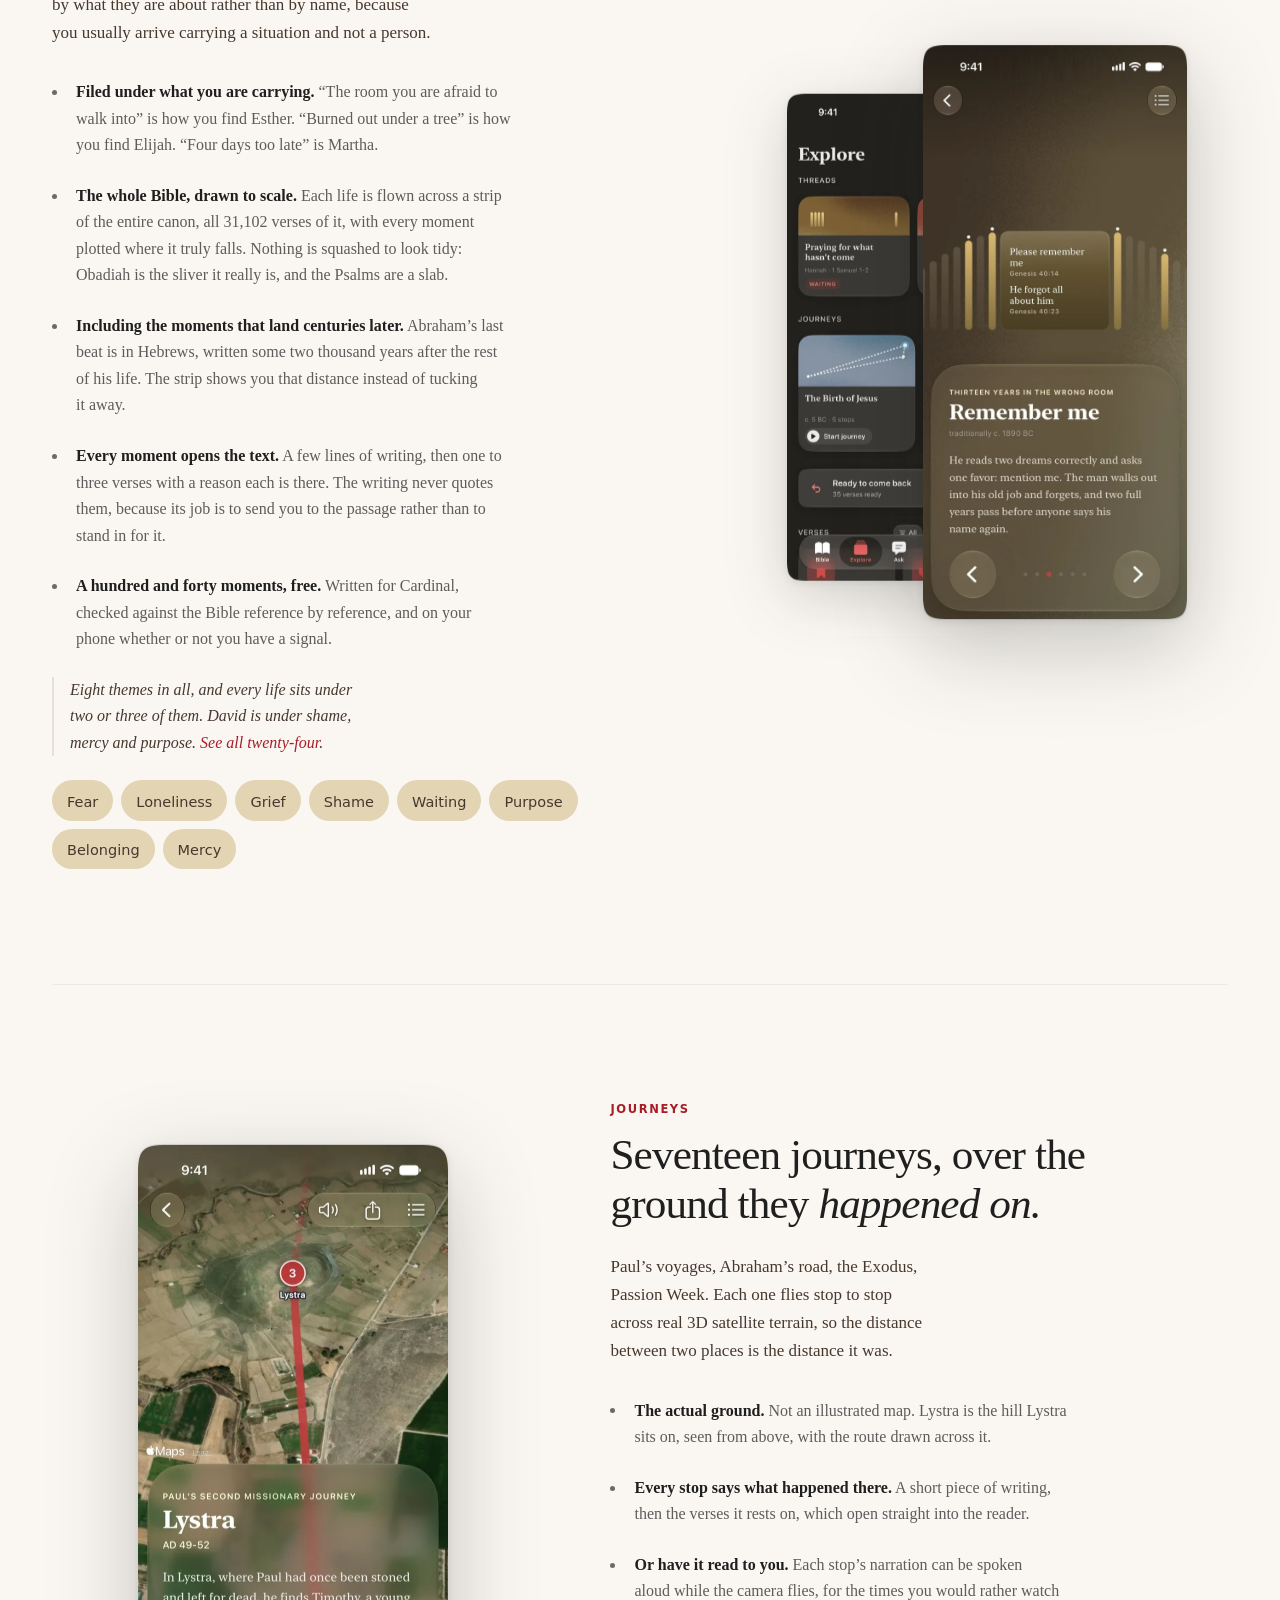
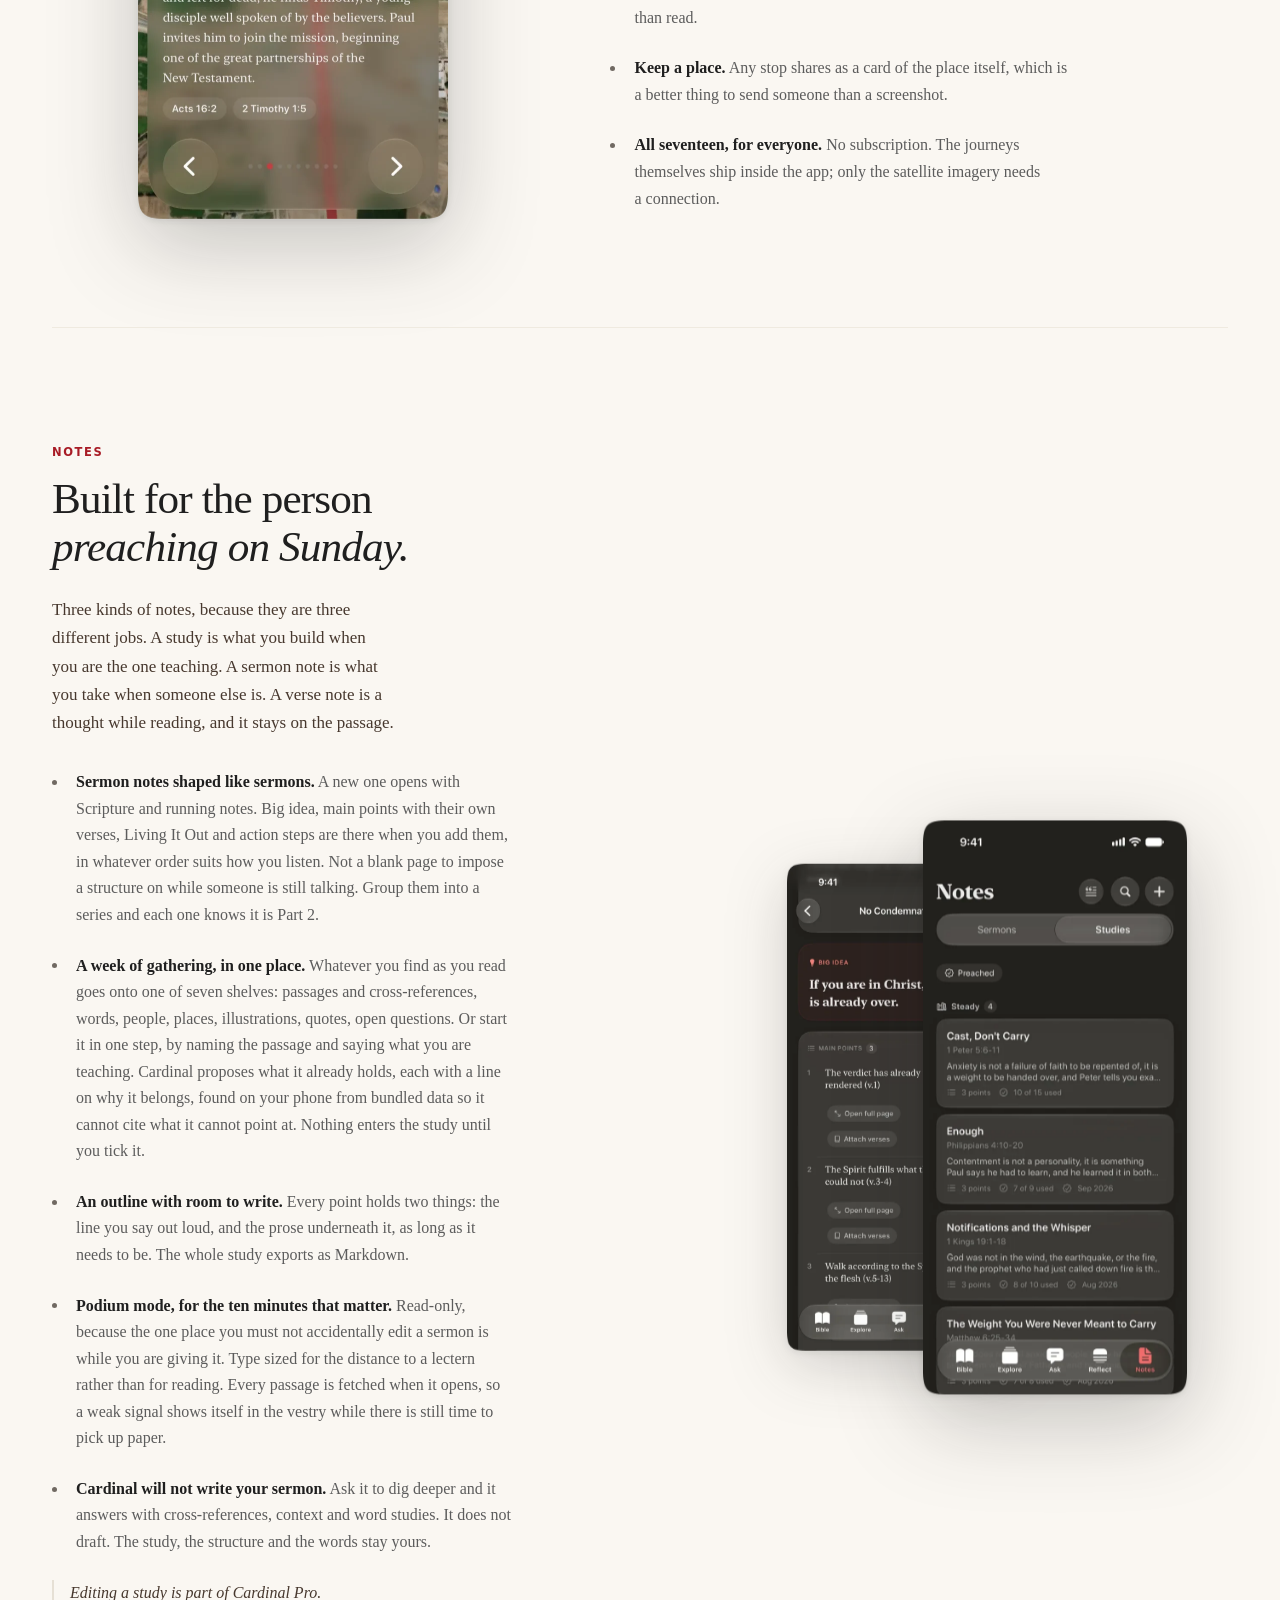
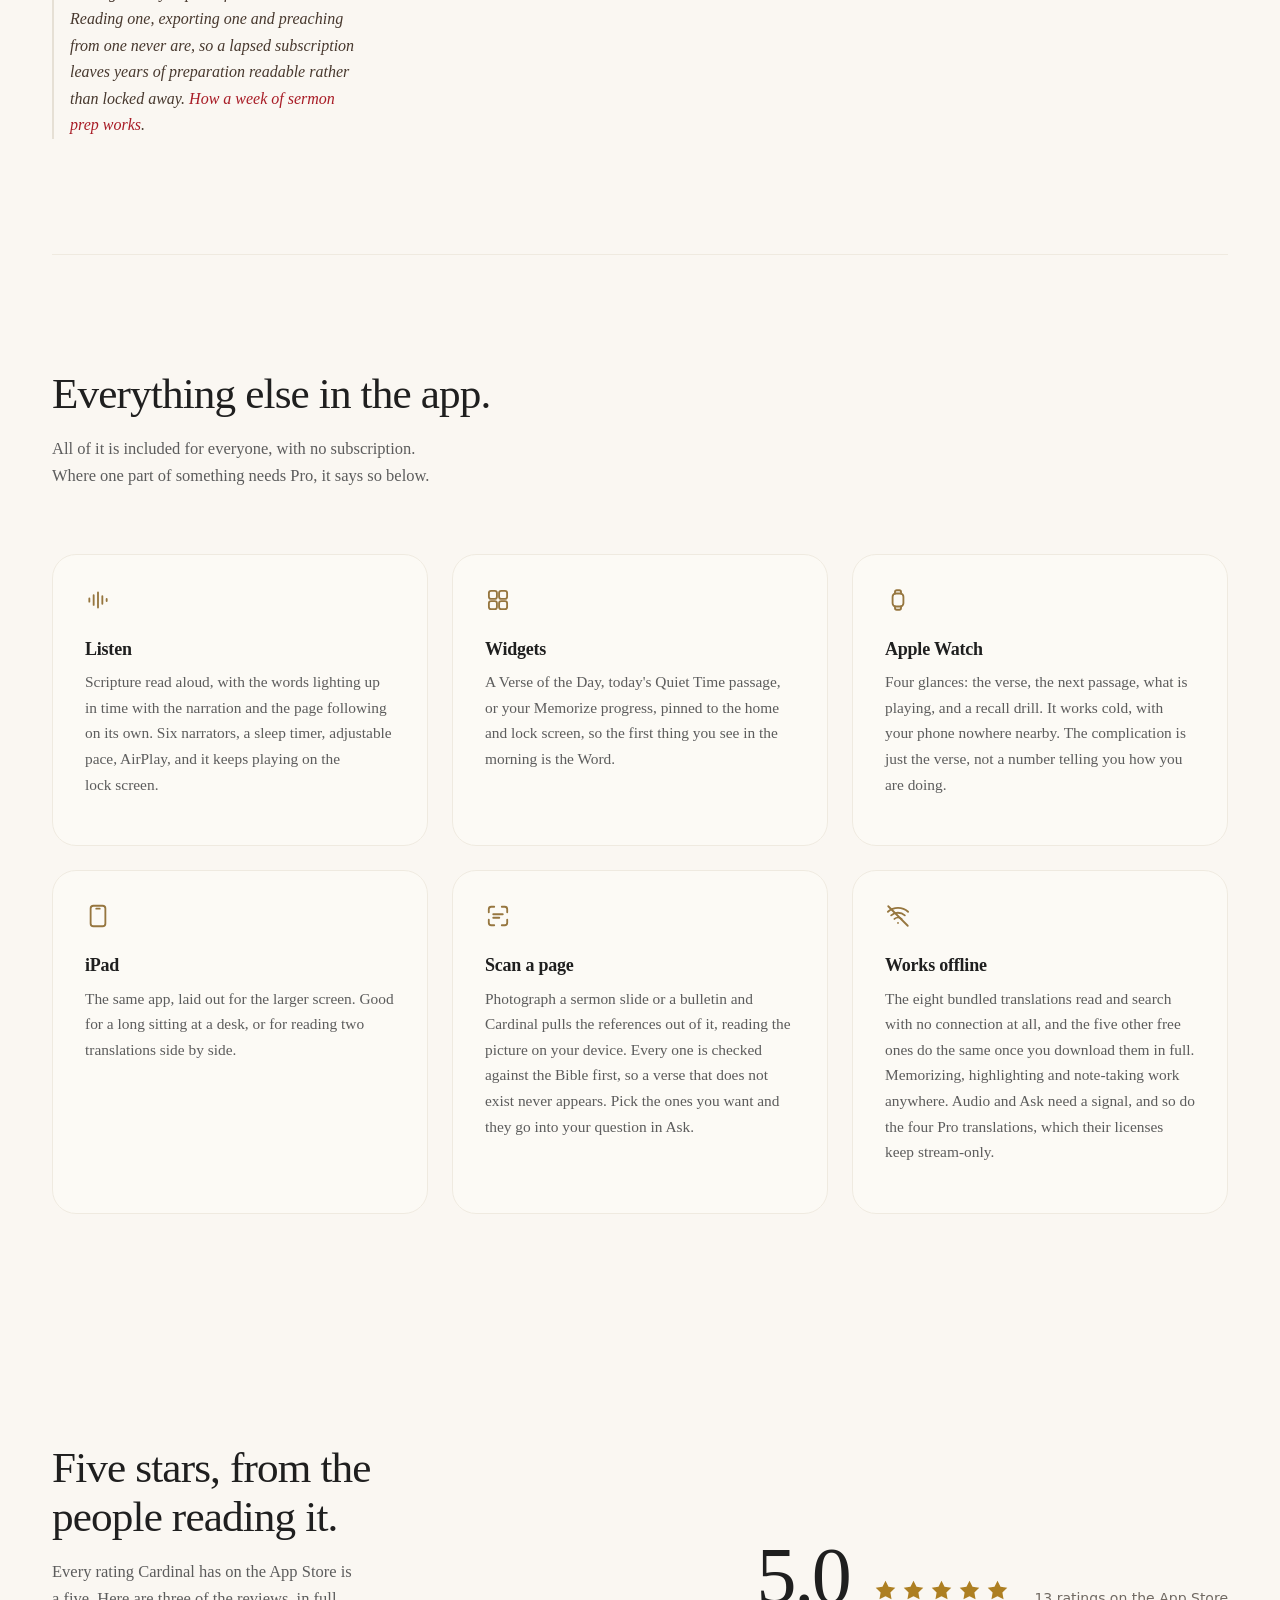
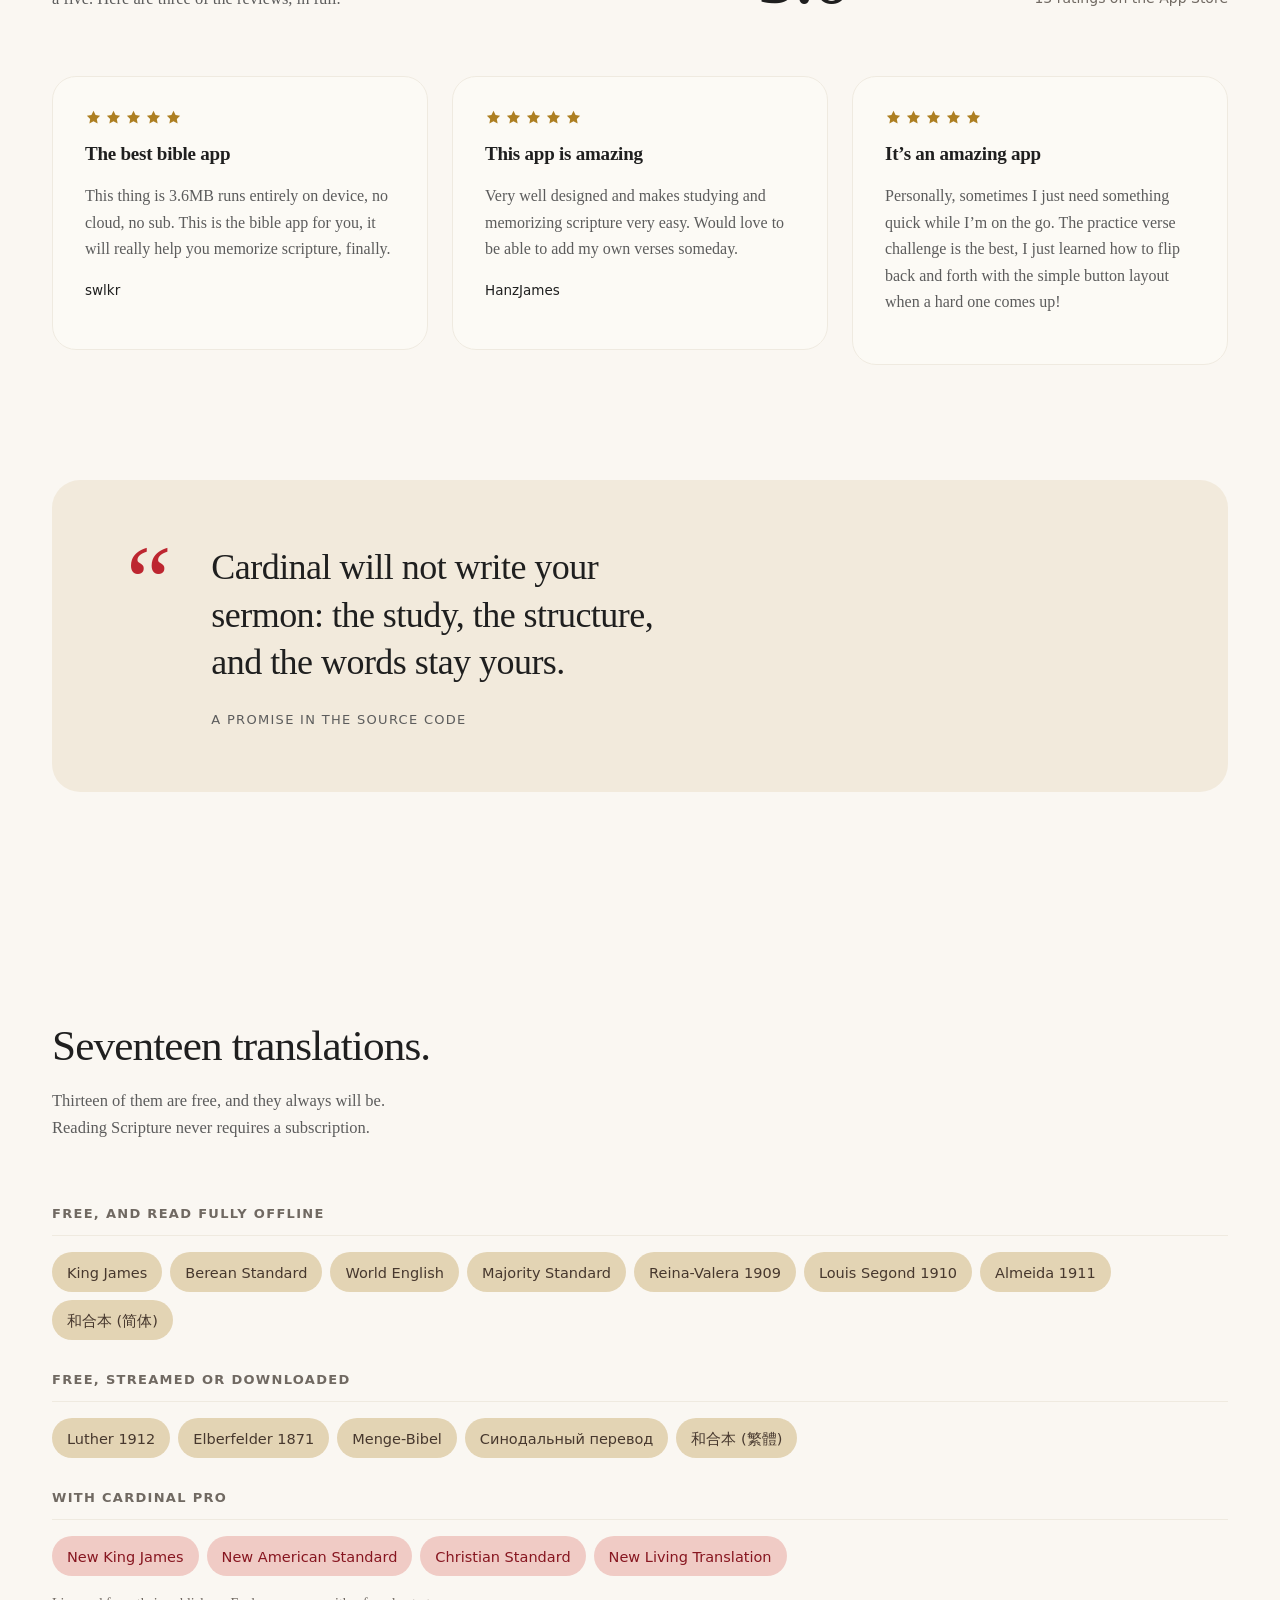
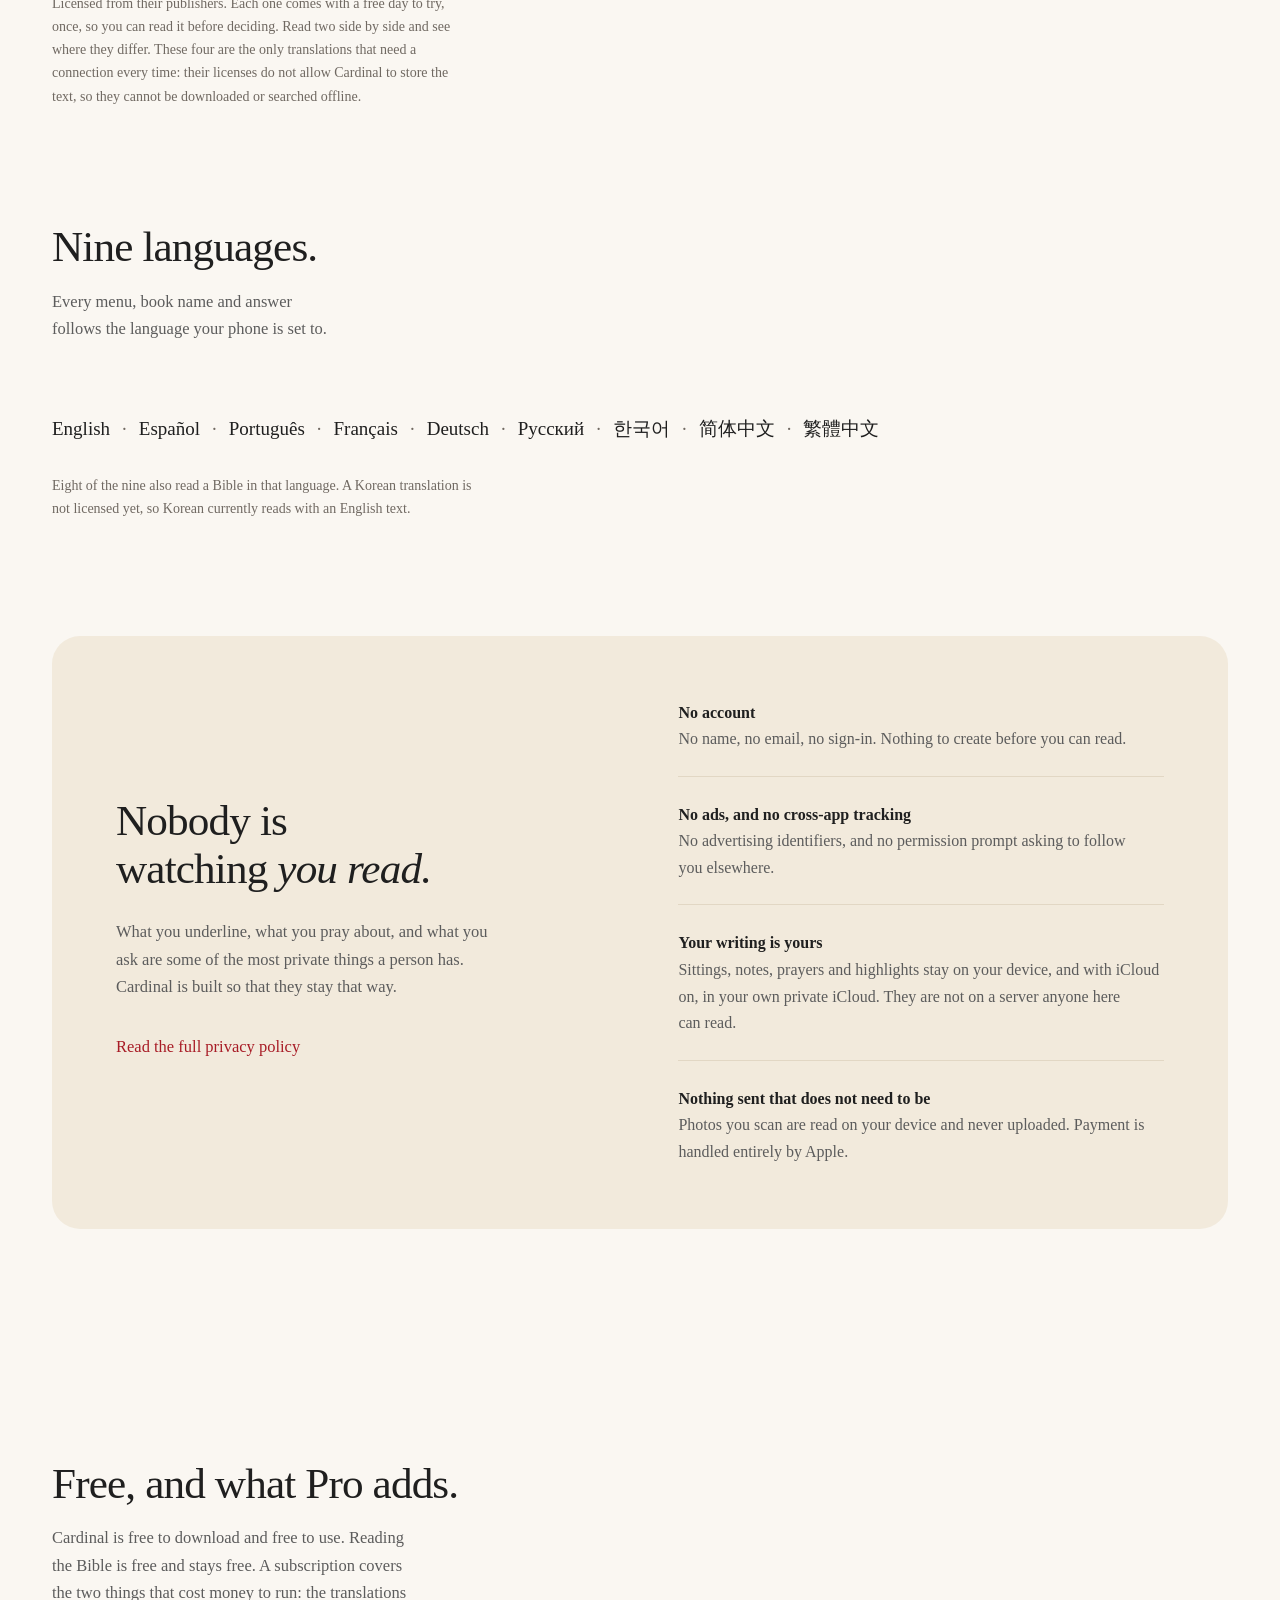
==== commit 2463f1e2: "Polish the Notes chapter: balance, orphan, missing link Measured against its neighbours rather than " ====
--- a/index.html
+++ b/index.html
@@ -1882,26 +1882,15 @@
       <div class="copy">
         <p class="kicker">Notes</p>
         <h2 id="nt-h">Built for the person <em>preaching on Sunday.</em></h2>
-        <p class="sub">Cardinal keeps three kinds of notes apart, because they are three different jobs. A study is what you build when you are the one teaching. A sermon note is what you take when someone else is. A verse note is a thought you had while reading, and it stays on the passage.</p>
+        <p class="sub">Three kinds of notes, because they are three different jobs. A study is what you build when you are the one teaching. A sermon note is what you take when someone else is. A verse note is a thought while reading, and it stays on the passage.</p>
         <ul class="points">
-          <li><span><strong>Sermon notes shaped like sermons.</strong> A new one opens with Scripture and running notes. Big idea, main points with their own verses, Living It Out and action steps are there when you add them, dragged into whatever order suits how you listen. Not a blank page to impose a structure on while someone is still talking. Group them into a series and each one knows it is Part&nbsp;2.</span></li>
-          <li><span><strong>A week of gathering, in one place.</strong> Whatever you find as you read goes onto one of seven shelves in the study, and the card tells you how much of it actually made it into the sermon.</span></li>
-          <li><span><strong>Or start the week in one step.</strong> Name the passage, say what you are teaching in your own words, and Cardinal proposes the cross-references, places, key verses and original-language words it already holds, each with a line on why it belongs. The finding is done on your phone against bundled data, so the model only ranks and captions what is already there and cannot cite a verse Cardinal cannot point at. Nothing enters the study until you tick it.</span></li>
-          <li><span><strong>An outline with room to write.</strong> Every point holds two things: the line you say out loud, and the prose underneath it, as long as it needs to be. Export the whole study as Markdown whenever you want it somewhere else.</span></li>
-          <li><span><strong>Podium mode, for the ten minutes that matter.</strong> Sunday morning at a lectern, one hand, a glance under a second. It is read-only, because the one place you must not accidentally edit a sermon is while you are giving it, and type size is set for the distance to your eyes rather than the size you read at.</span></li>
-          <li><span><strong>It fails in the vestry, not at the lectern.</strong> Every passage is fetched when podium mode opens, not when you reach it, so a weak signal shows itself while there is still time to pick up paper.</span></li>
+          <li><span><strong>Sermon notes shaped like sermons.</strong> A new one opens with Scripture and running notes. Big idea, main points with their own verses, Living It Out and action steps are there when you add them, in whatever order suits how you listen. Not a blank page to impose a structure on while someone is still talking. Group them into a series and each one knows it is Part&nbsp;2.</span></li>
+          <li><span><strong>A week of gathering, in one place.</strong> Whatever you find as you read goes onto one of seven shelves: passages and cross-references, words, people, places, illustrations, quotes, open questions. Or start it in one step, by naming the passage and saying what you are teaching. Cardinal proposes what it already holds, each with a line on why it belongs, found on your phone from bundled data so it cannot cite what it cannot point at. Nothing enters the study until you tick it.</span></li>
+          <li><span><strong>An outline with room to write.</strong> Every point holds two things: the line you say out loud, and the prose underneath it, as long as it needs to be. The whole study exports as Markdown.</span></li>
+          <li><span><strong>Podium mode, for the ten minutes that matter.</strong> Read-only, because the one place you must not accidentally edit a sermon is while you are giving it. Type sized for the distance to a lectern rather than for reading. Every passage is fetched when it opens, so a weak signal shows itself in the vestry while there is still time to pick up paper.</span></li>
           <li><span><strong>Cardinal will not write your sermon.</strong> Ask it to dig deeper and it answers with cross-references, context and word studies. It does not draft. The study, the structure and the words stay yours.</span></li>
         </ul>
-        <p class="aside">Editing a study is part of Cardinal Pro. Reading one, exporting one and preaching from one never are, so a lapsed subscription leaves years of preparation readable rather than locked away.</p>
-        <div class="chips">
-          <span class="chip">Passages</span>
-          <span class="chip">Words</span>
-          <span class="chip">People</span>
-          <span class="chip">Places</span>
-          <span class="chip">Illustrations</span>
-          <span class="chip">Quotes</span>
-          <span class="chip">Questions</span>
-        </div>
+        <p class="aside">Editing a study is part of Cardinal Pro. Reading one, exporting one and preaching from one never are, so a lapsed subscription leaves years of preparation readable rather than locked away. <a href="/sermon-notes/">How a week of sermon prep works</a>.</p>
       </div>
       <div class="shot-col">
         <div class="shot-pair">
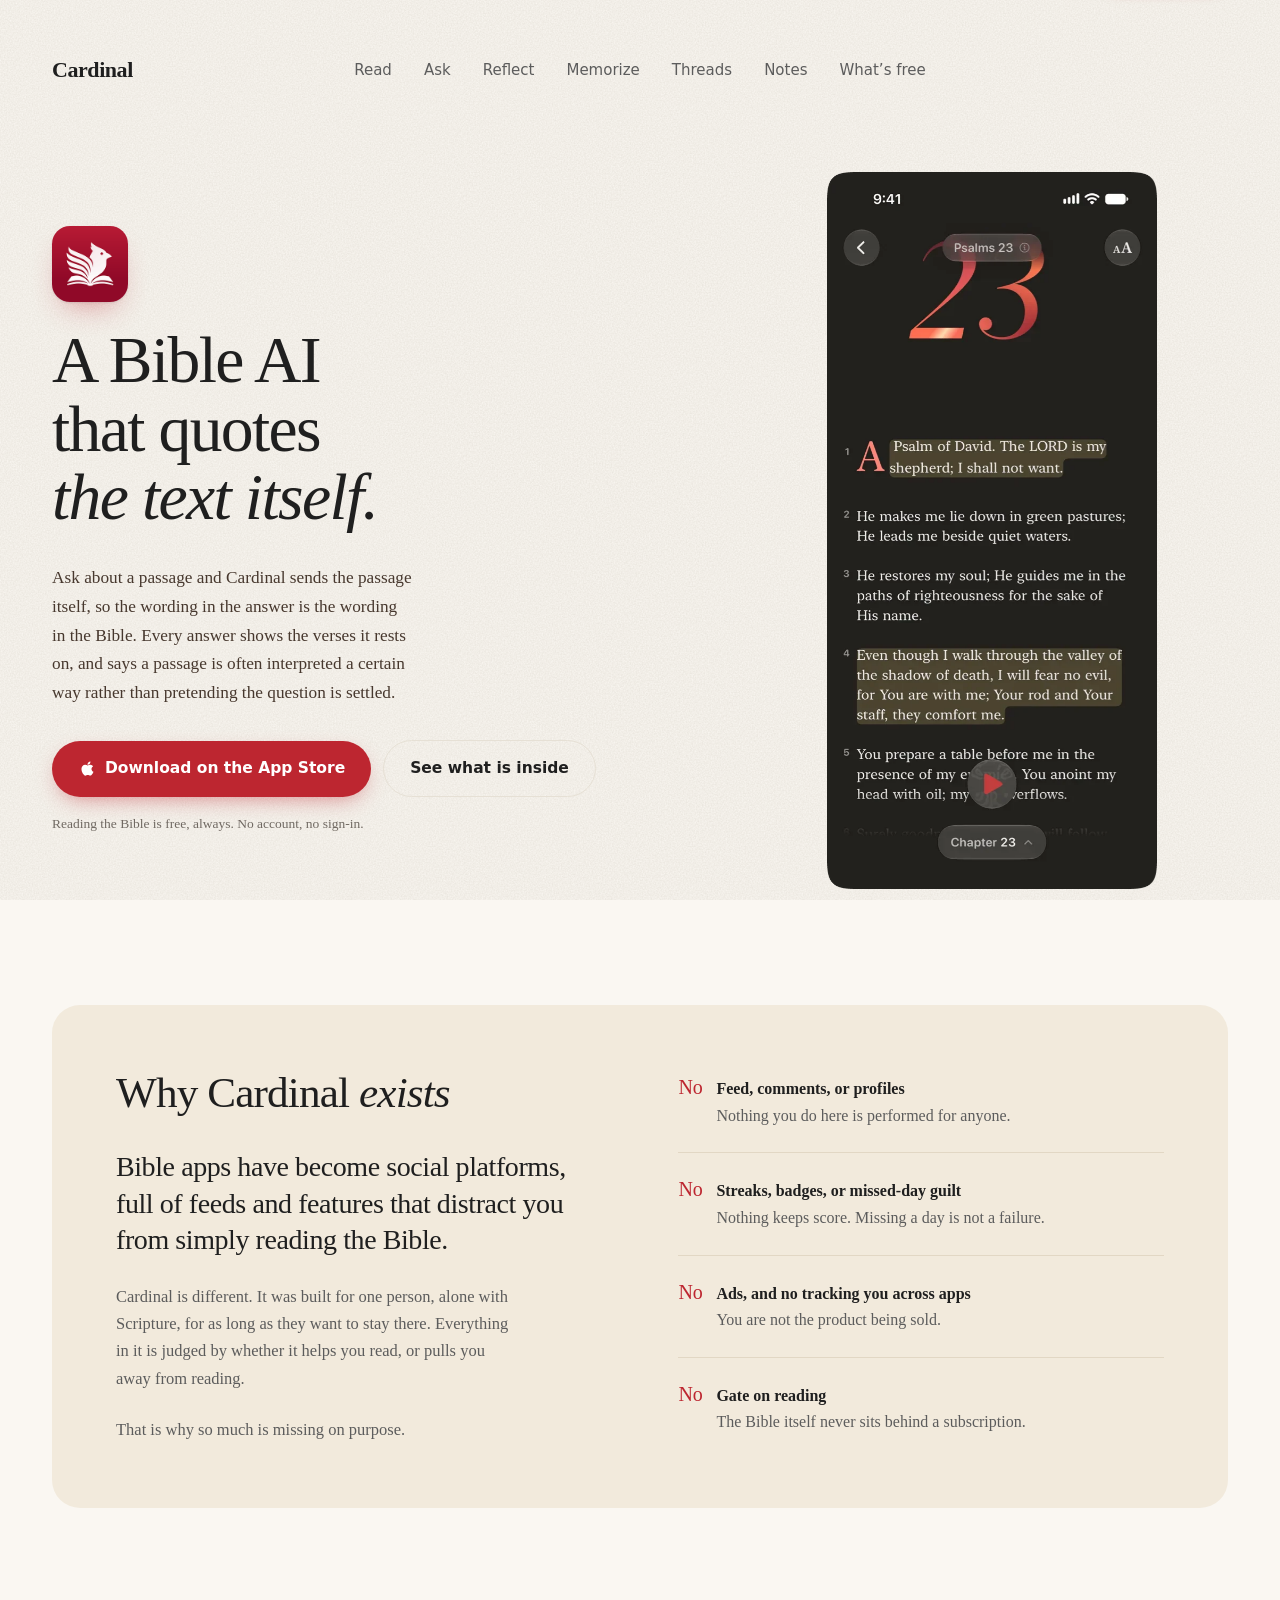
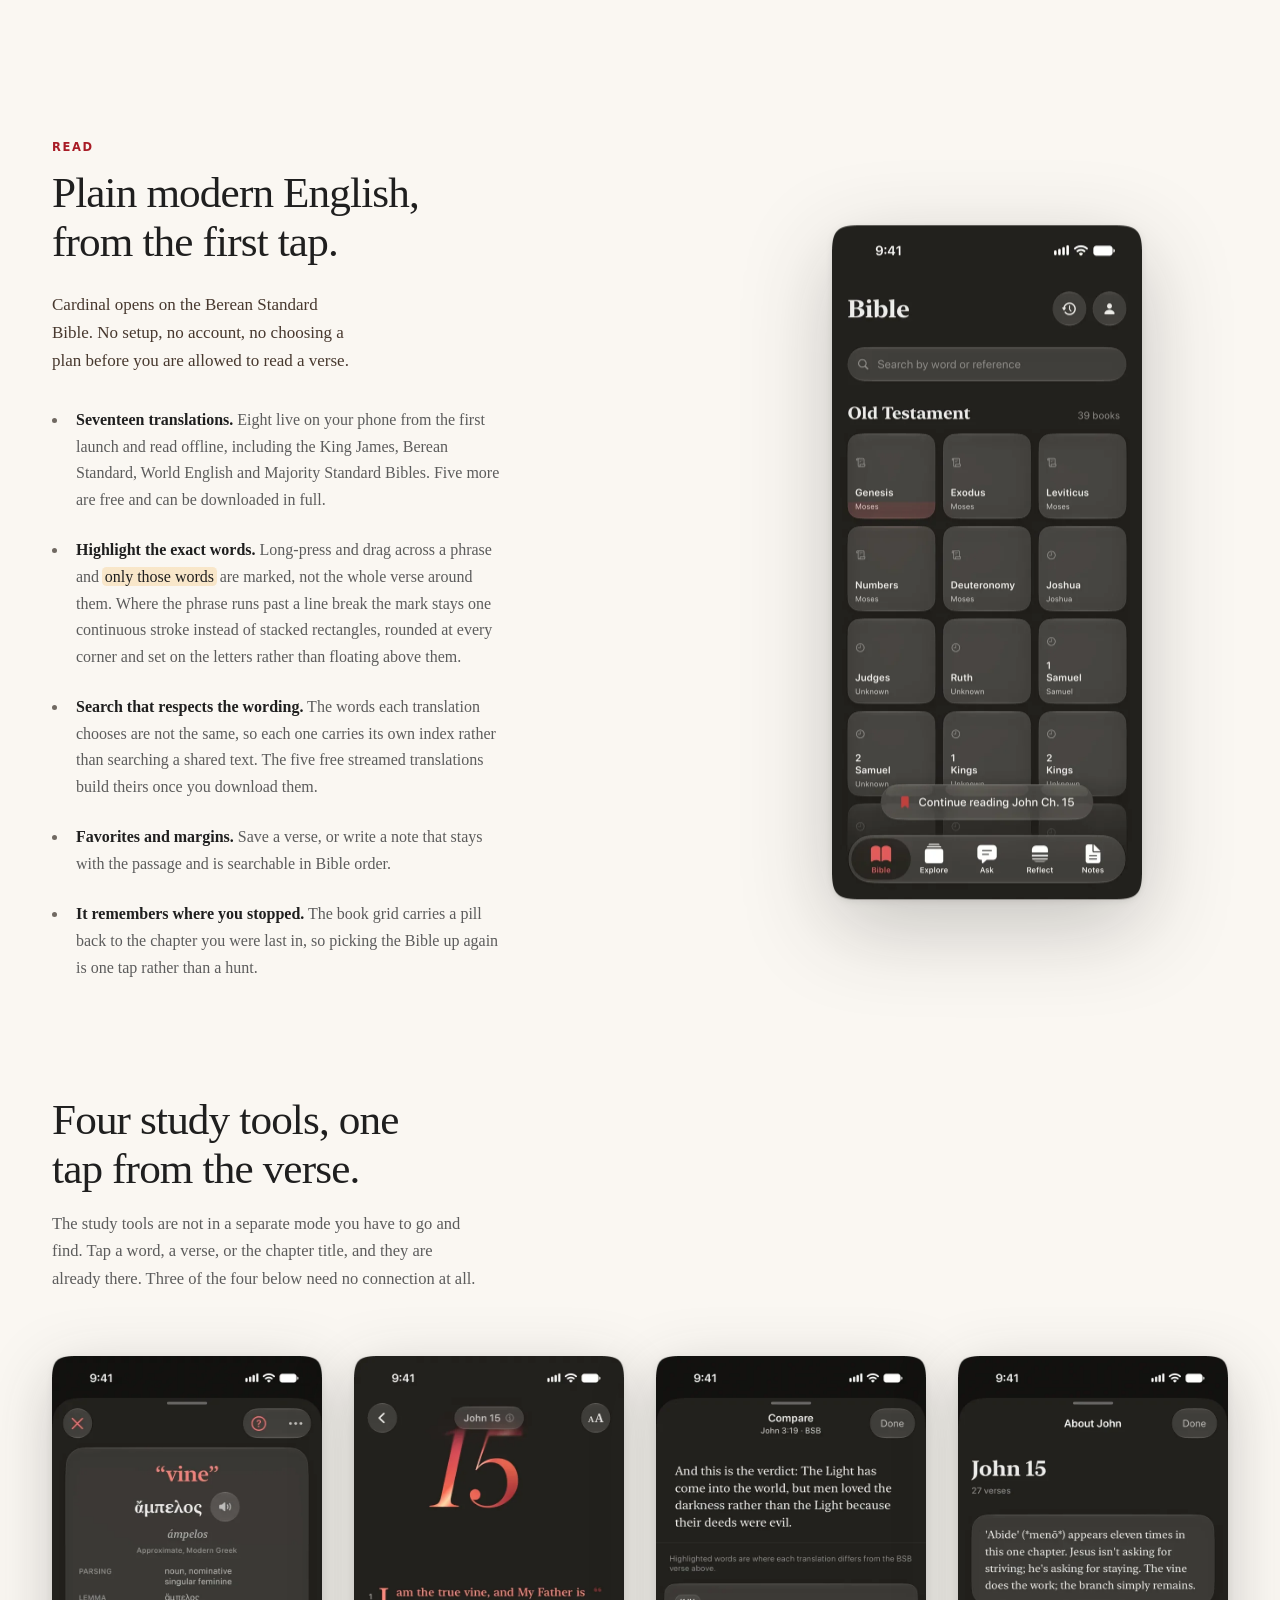
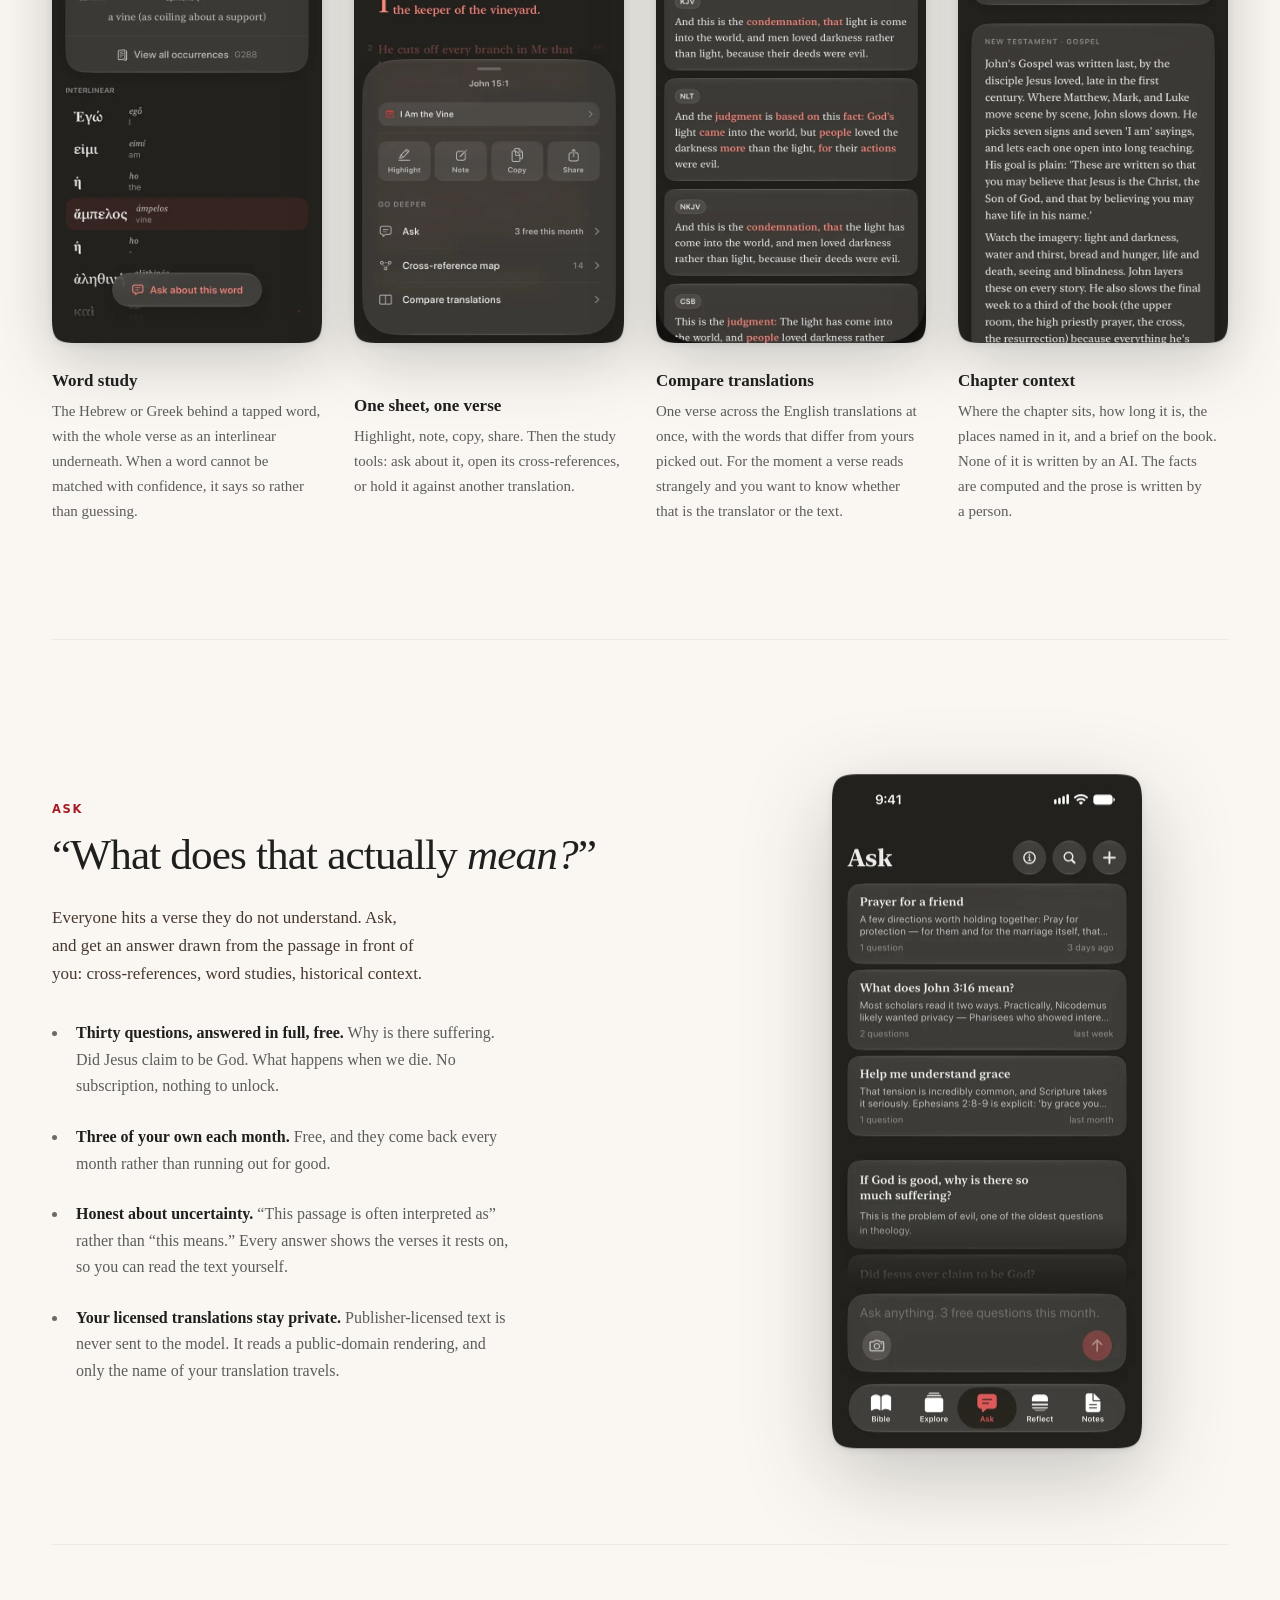
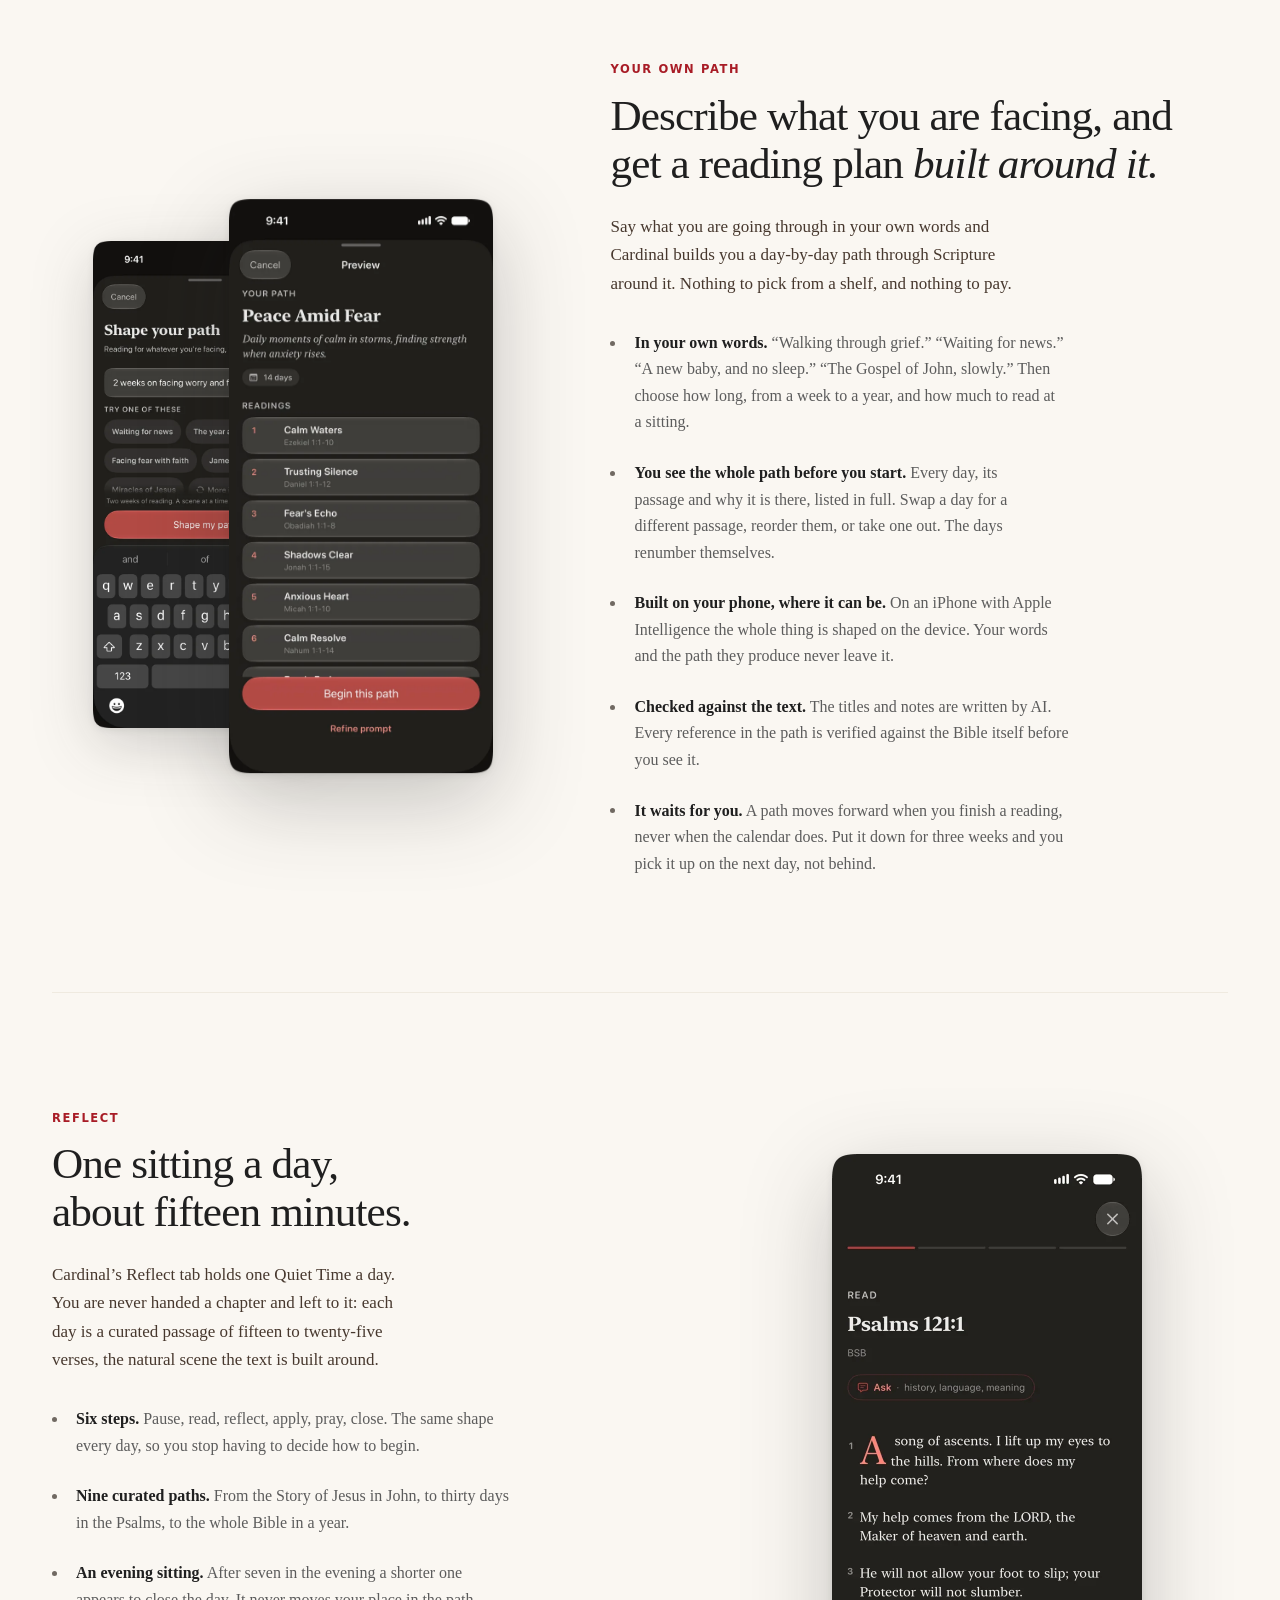
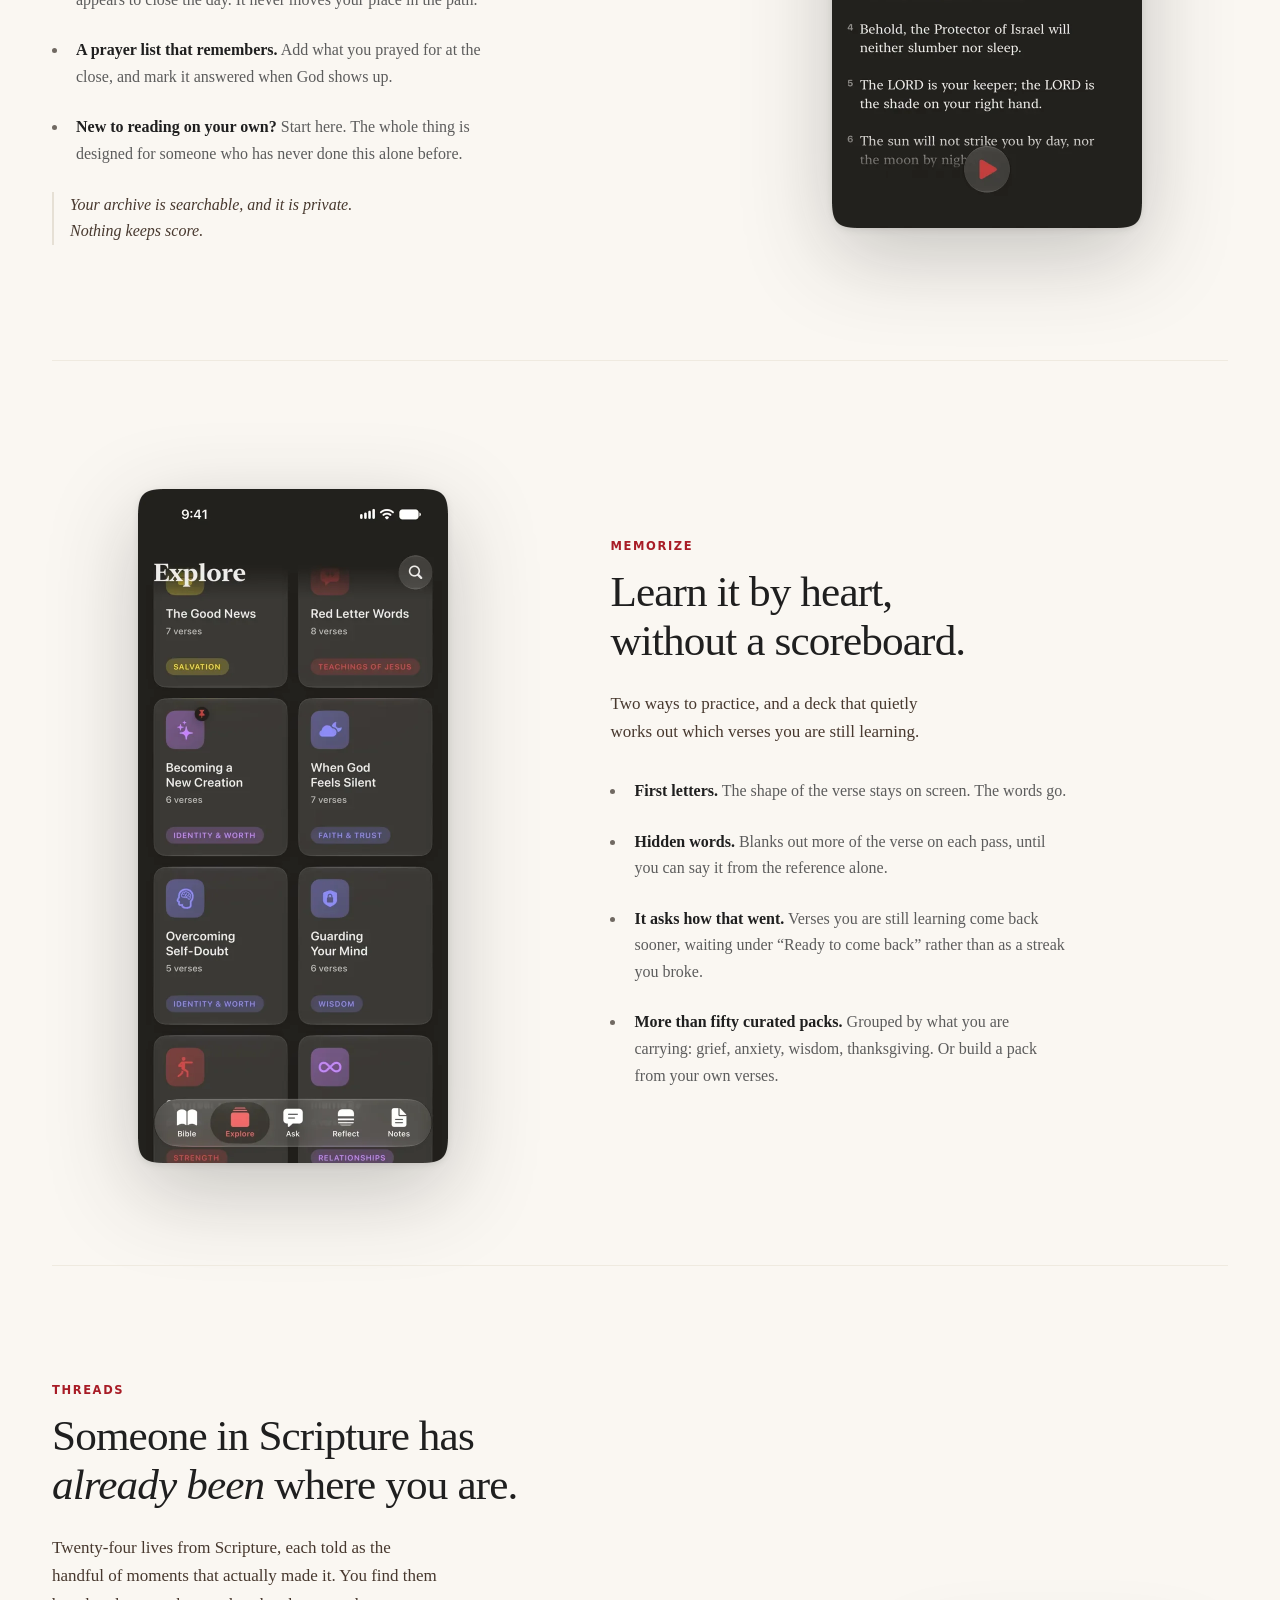
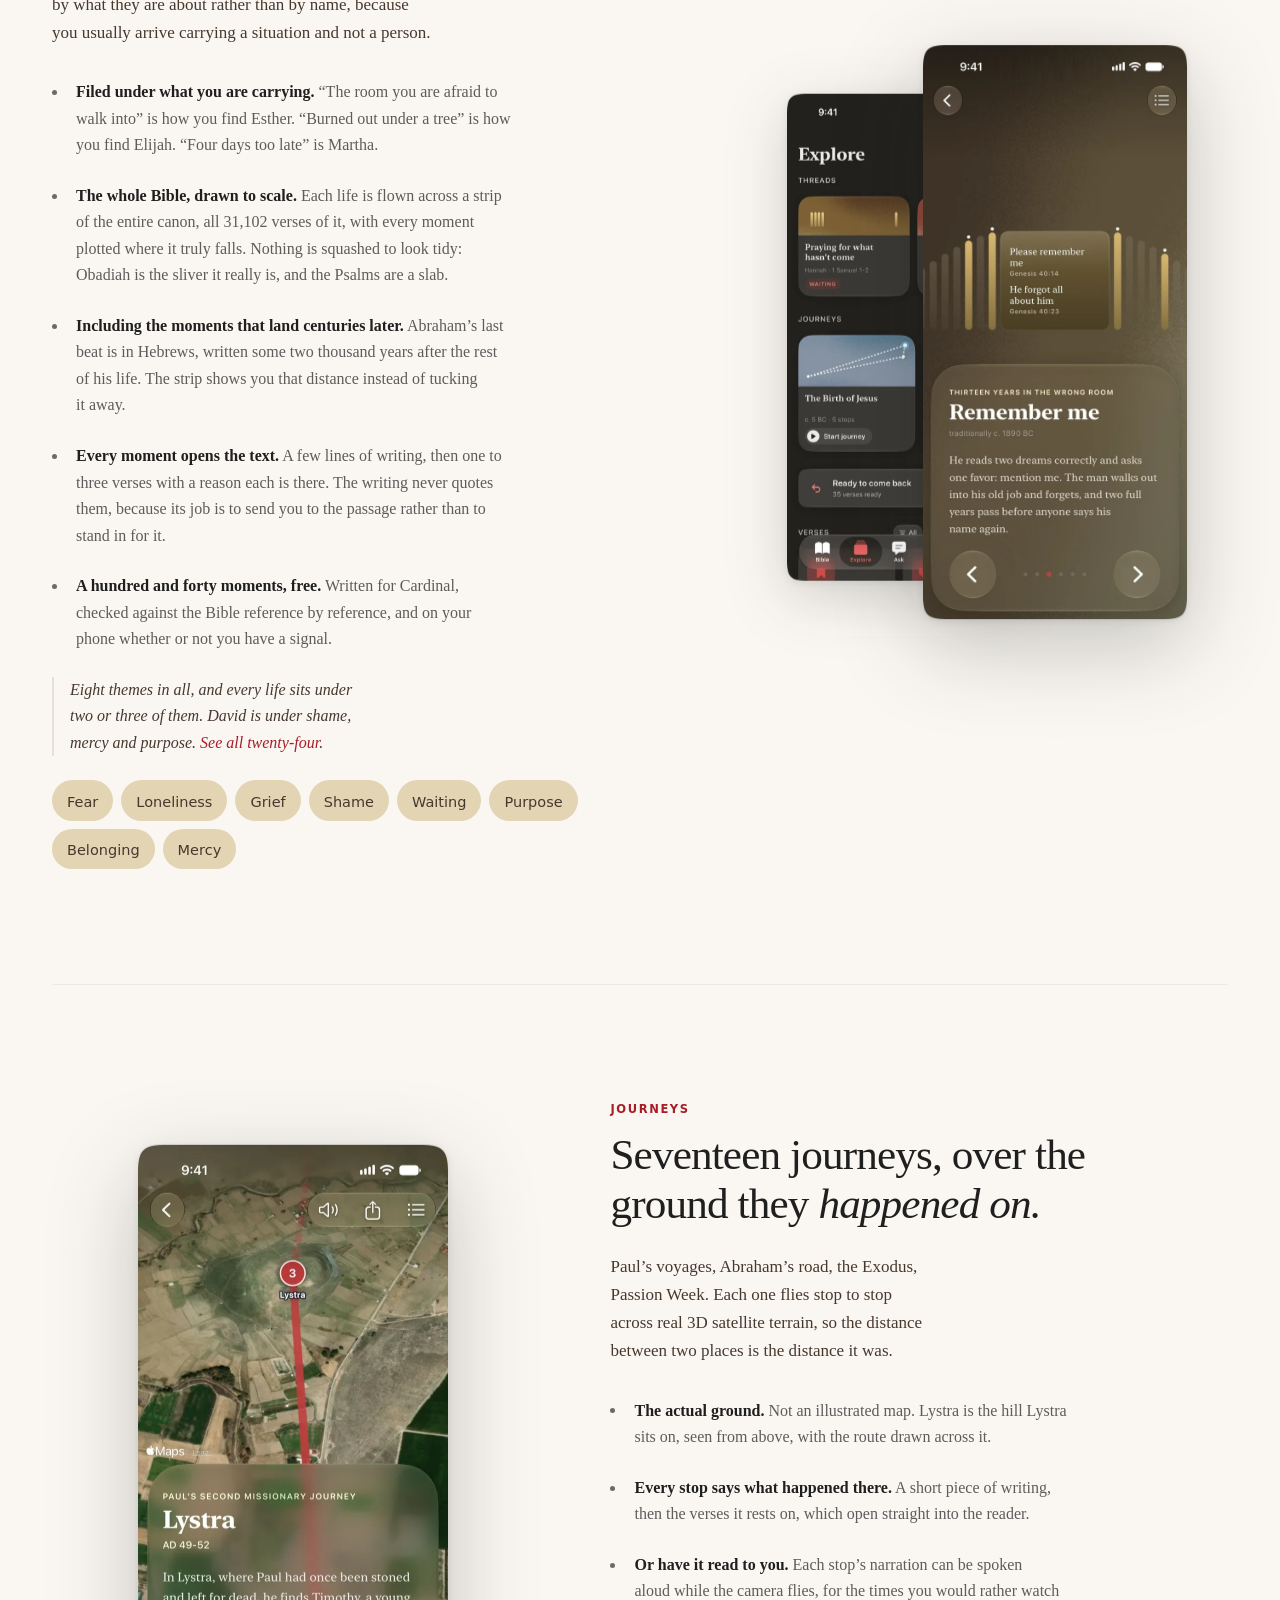
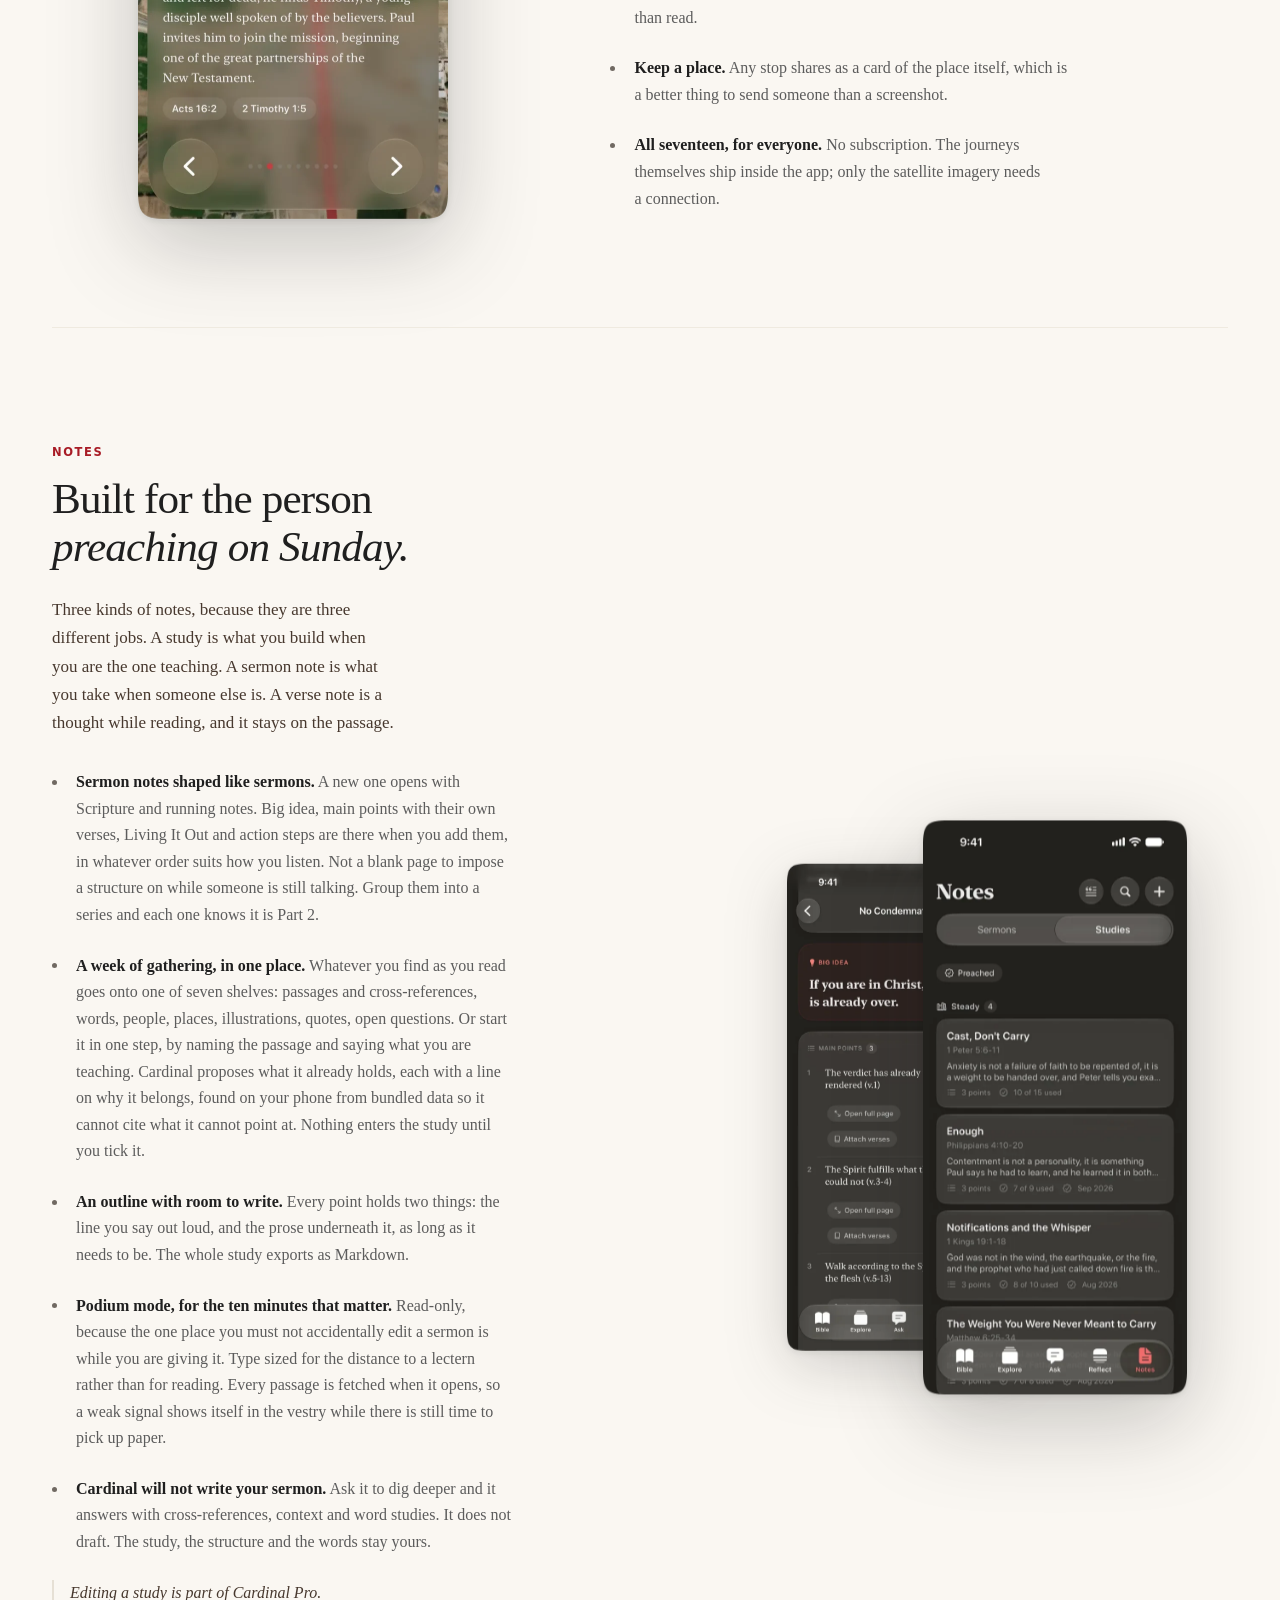
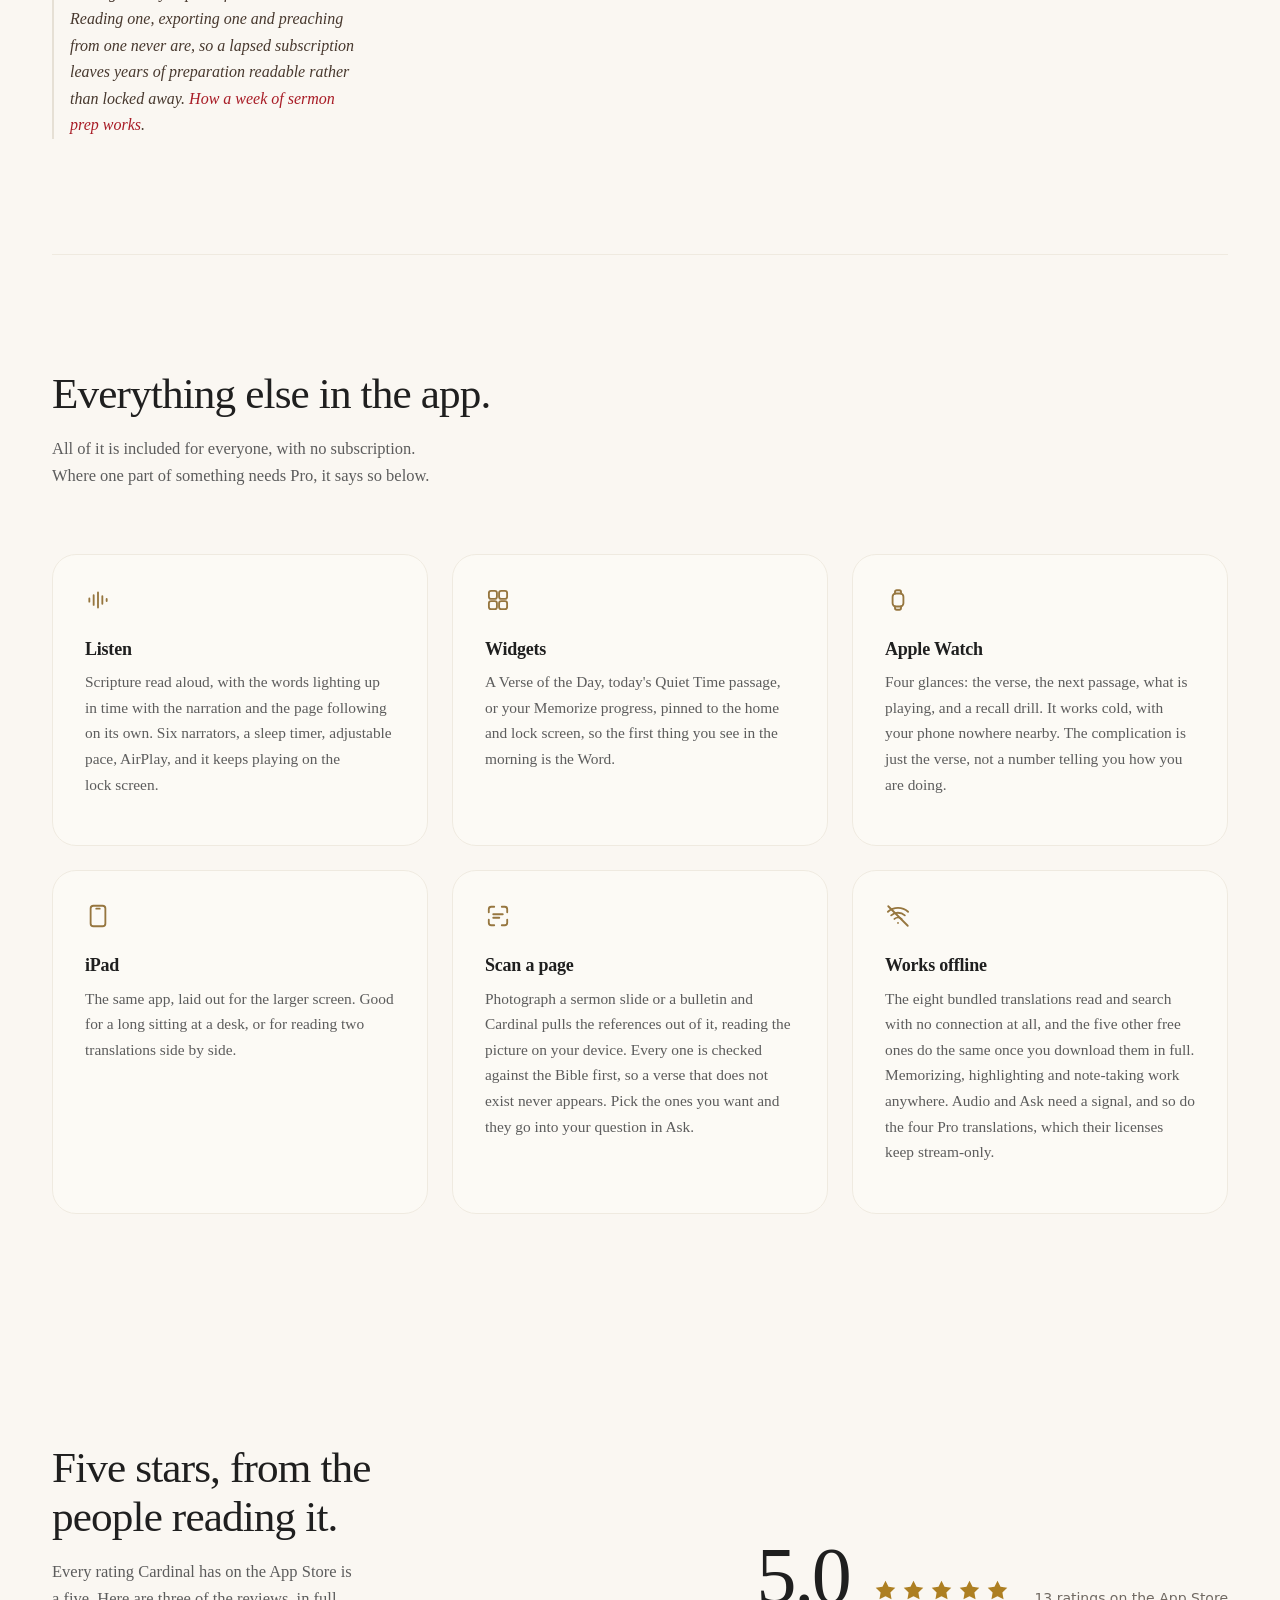
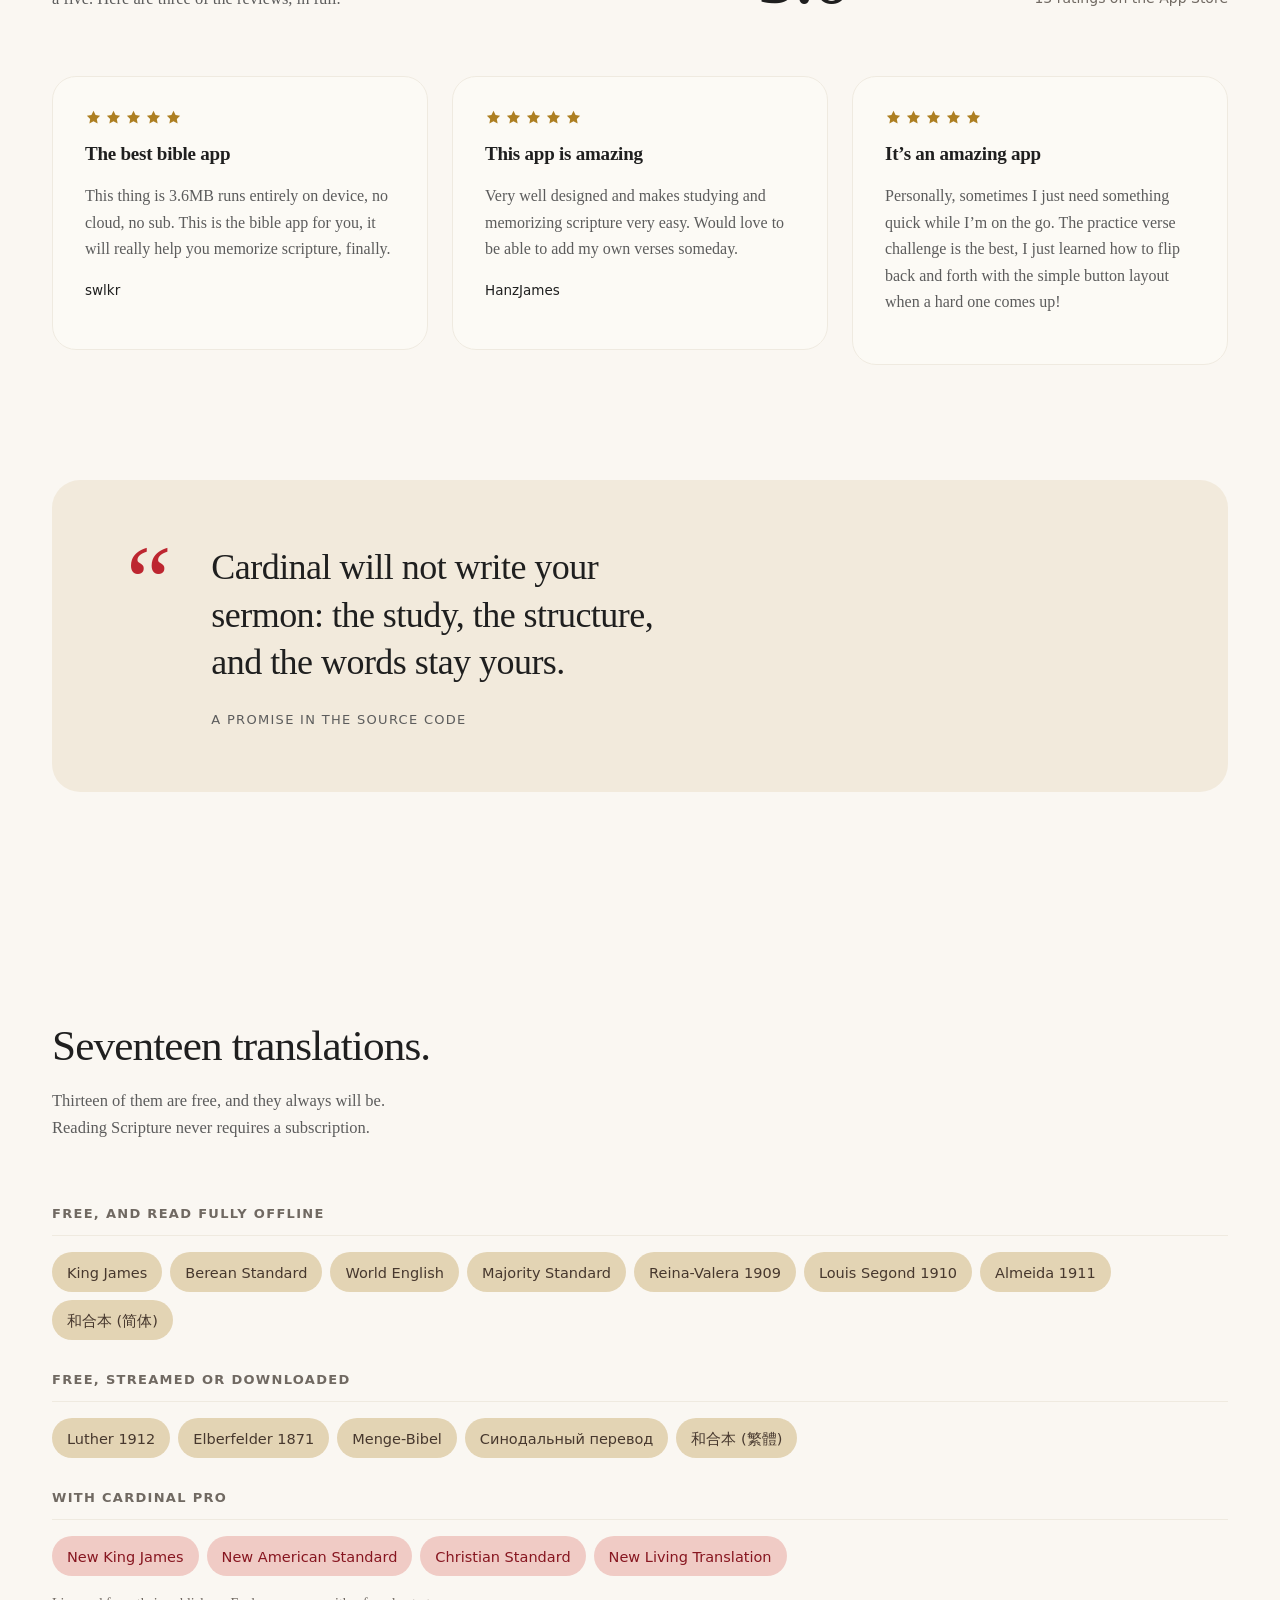
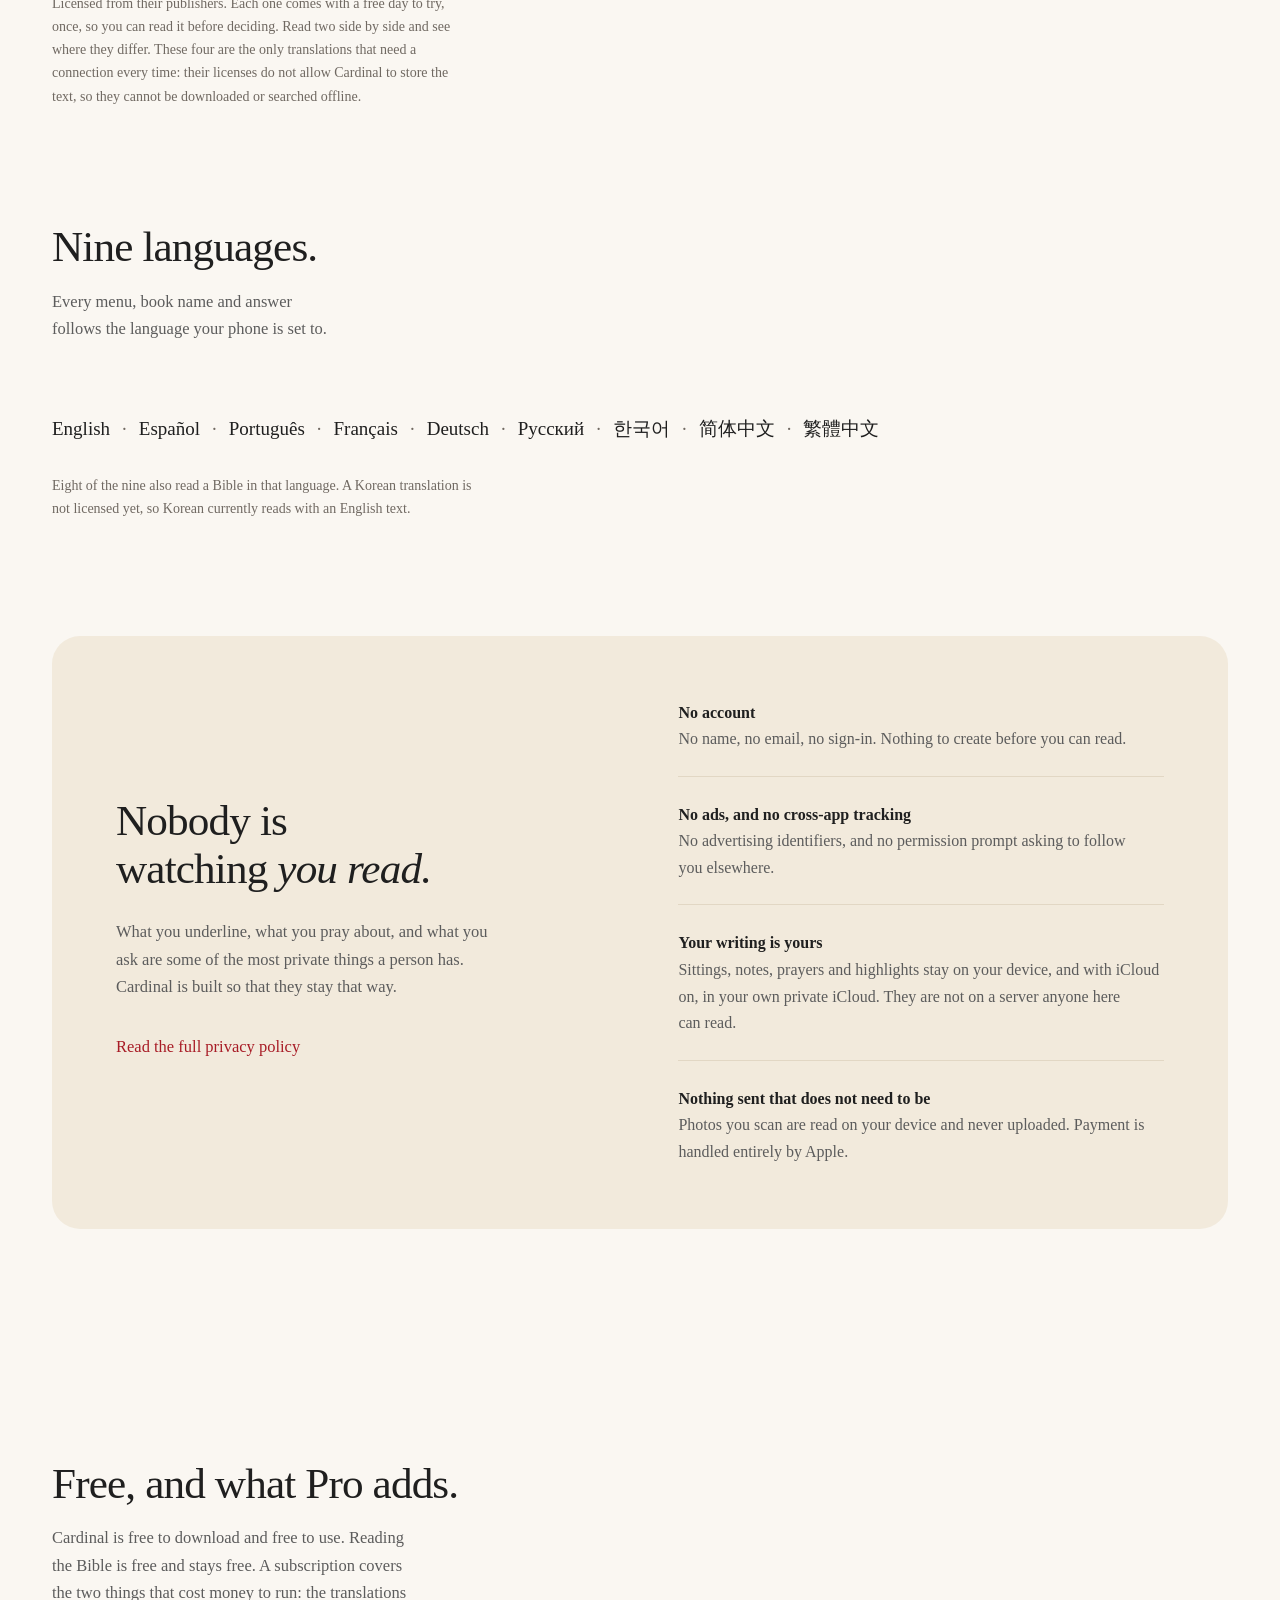
==== commit 672d7c15: "Give the pricing section somewhere to go No price, per your call, and it is the right one: prices va" ====
--- a/index.html
+++ b/index.html
@@ -869,6 +869,29 @@
       border-bottom: 1px solid #EBD6D3;
     }
     .plan-lead::before { display: none; }
+
+    /* The one section a reader reaches on purpose had nothing to click: both
+       cards ended in a bullet list and the page moved on. */
+    .plan-cta {
+      margin-top: var(--s-6);
+      display: flex;
+      flex-direction: column;
+      align-items: center;
+      gap: var(--s-3);
+      text-align: center;
+    }
+    .plan-cta .cta-note { max-width: 46ch; }
+
+    /* Kept inside the Pro card, set off from the list by a rule rather than a
+       box, because the worry it answers is about Pro specifically. */
+    .plan-keep {
+      margin-top: var(--s-4);
+      padding-top: var(--s-4);
+      border-top: 1px solid var(--border-soft);
+      font-size: 14.5px;
+      line-height: 1.55;
+      color: var(--ink-2);
+    }
 
     .pricenote {
       font-size: 13.5px; color: var(--muted);
@@ -2120,10 +2143,19 @@
             <li><span>A deeper reflection on any sermon point</span></li>
             <li><span>Build and edit your own studies</span></li>
           </ul>
+          <p class="plan-keep">A study you have already written stays readable and exportable even if a subscription lapses.</p>
         </div>
       </div>
 
-      <p class="pricenote">The App Store shows what Cardinal Pro costs where you are. A study you have already written stays readable and exportable even if a subscription lapses.</p>
+      <div class="plan-cta reveal">
+        <a class="btn btn-primary" href="https://apps.apple.com/app/id6758185643">
+          <svg viewBox="0 0 24 24" fill="currentColor" aria-hidden="true"><path d="M17.05 20.28c-.98.95-2.05.8-3.08.35-1.09-.46-2.09-.48-3.24 0-1.44.62-2.2.44-3.06-.35C2.79 15.25 3.51 7.59 9.05 7.31c1.35.07 2.29.74 3.08.8 1.18-.24 2.31-.93 3.57-.84 1.51.12 2.65.72 3.4 1.8-3.12 1.87-2.38 5.98.48 7.13-.57 1.5-1.31 2.99-2.54 4.09l.01-.01zM12 7.25c-.15-2.23 1.66-4.07 3.74-4.25.29 2.58-2.34 4.5-3.74 4.25z"/></svg>
+          Download on the App Store
+        </a>
+        <p class="cta-note">Free to download, and free to keep reading. Pro is optional, and you decide inside the app.</p>
+      </div>
+
+      <p class="pricenote">The App Store shows what Cardinal Pro costs where you are.</p>
     </section>
   </div>
 
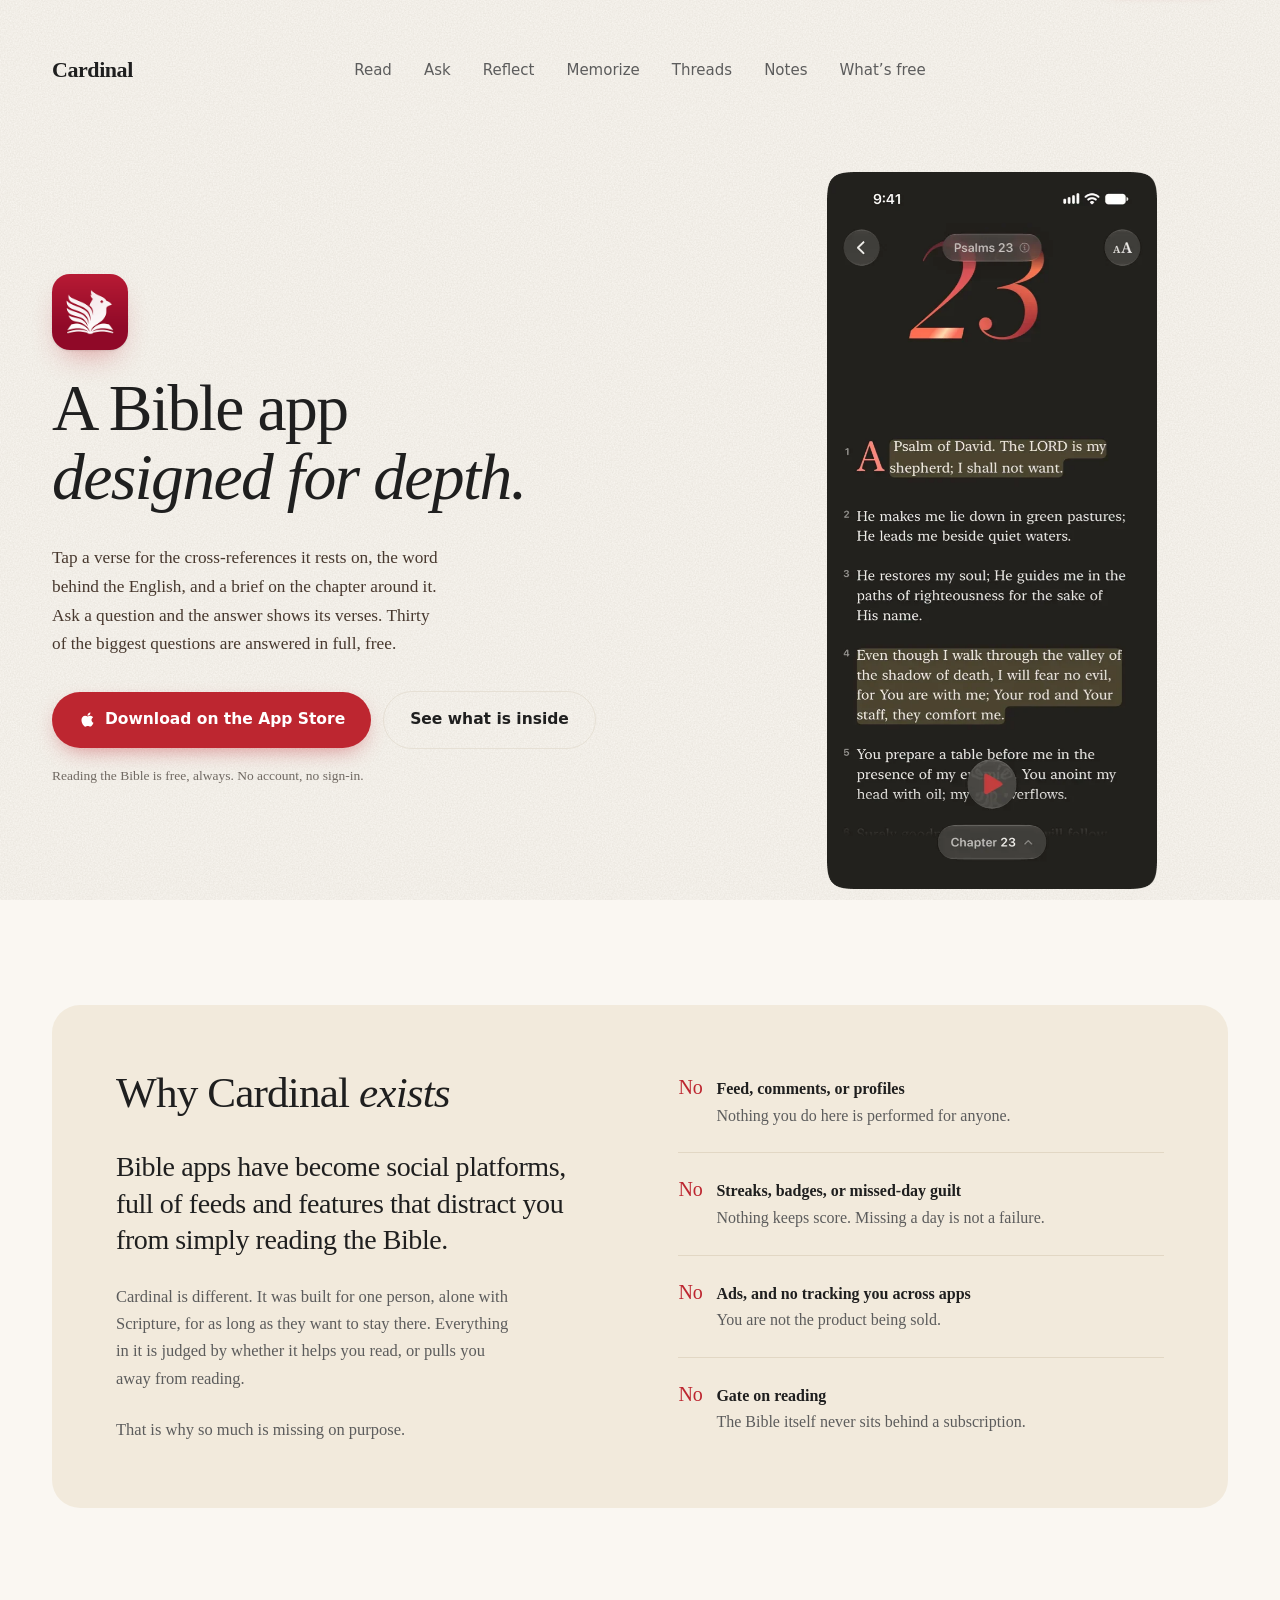
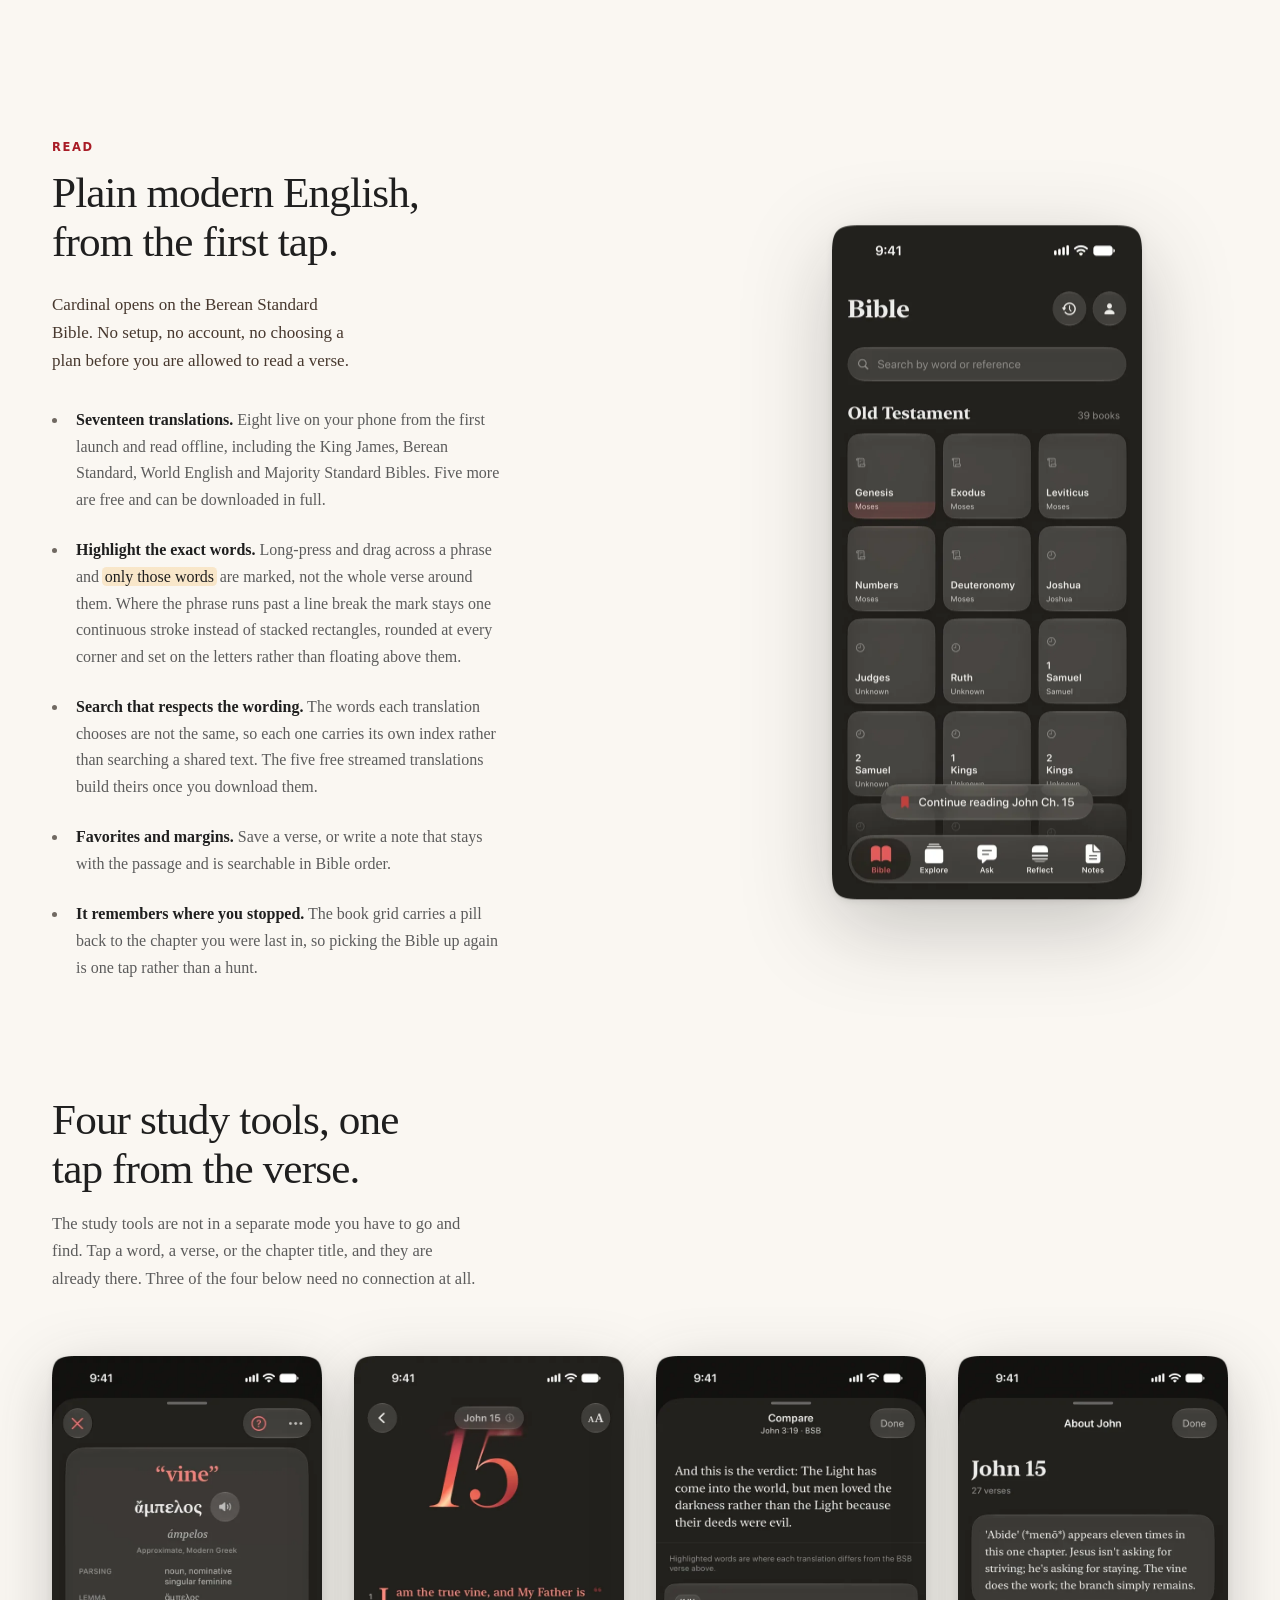
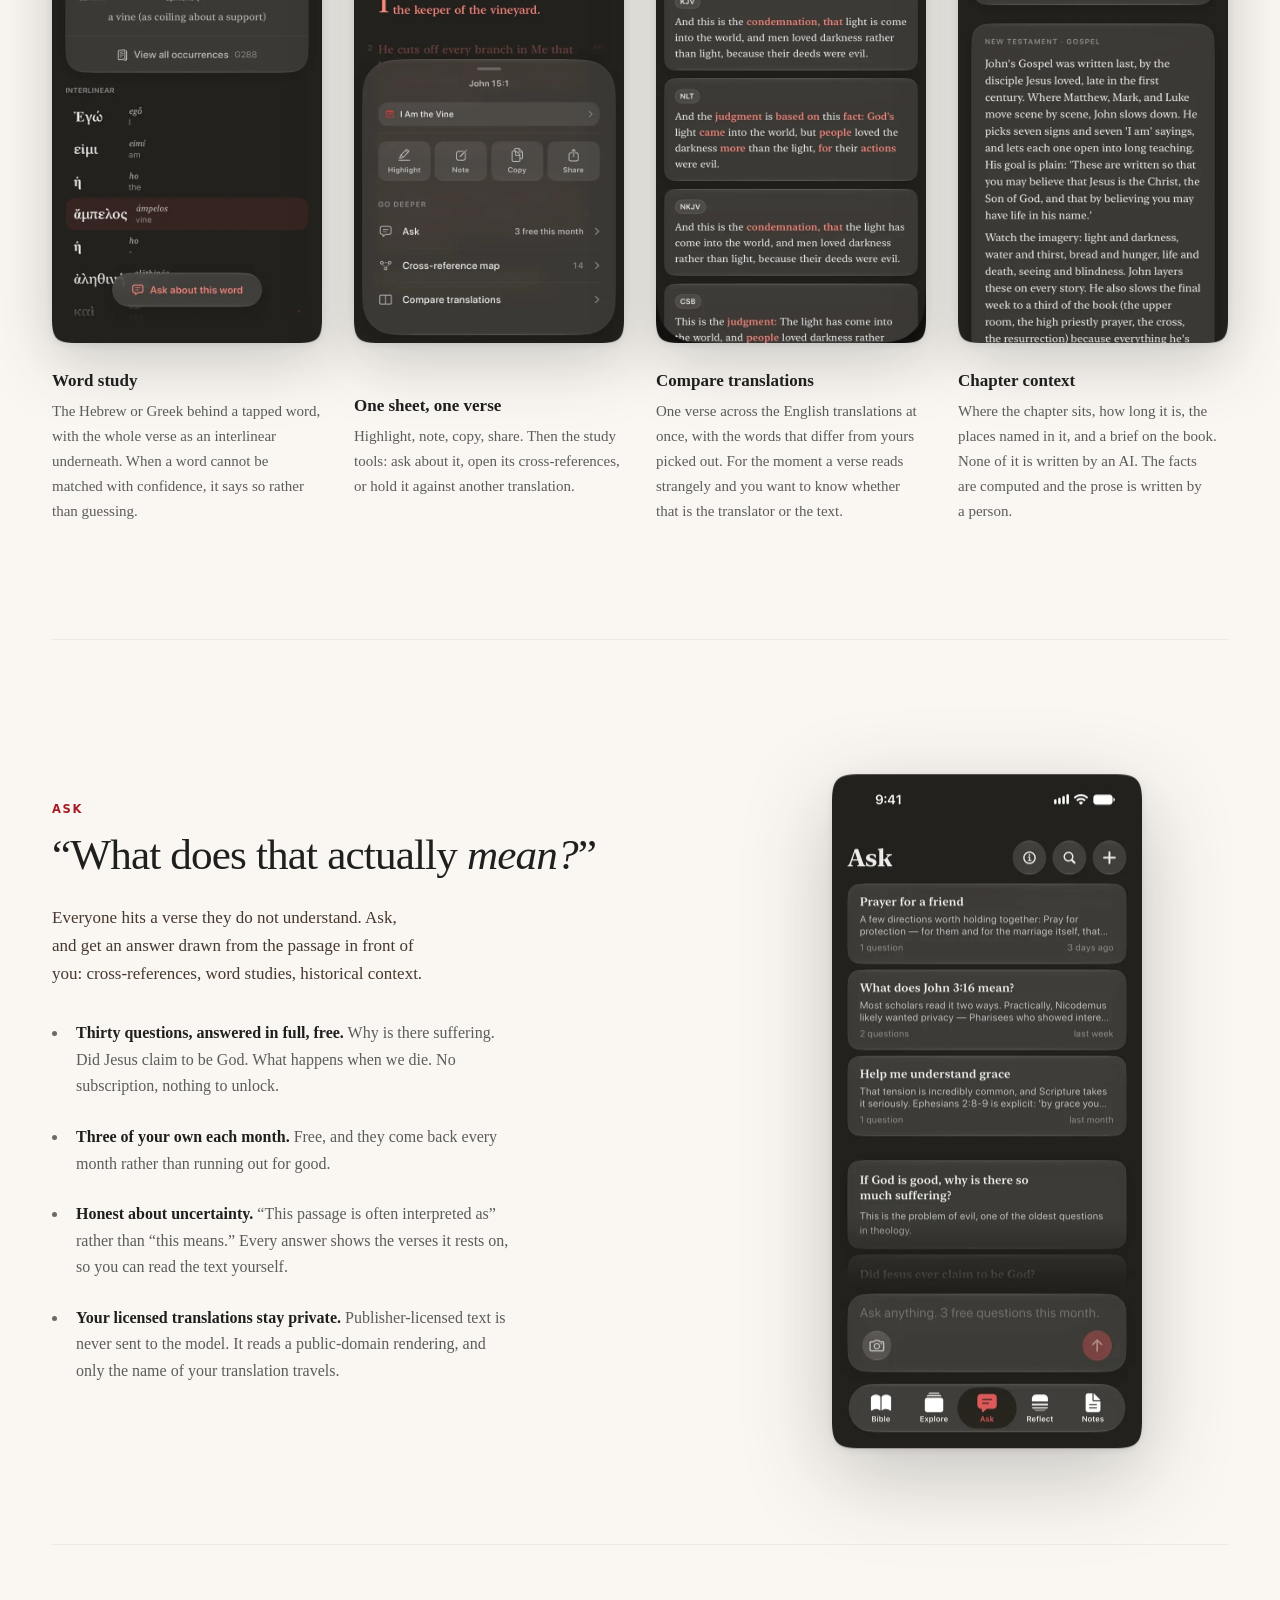
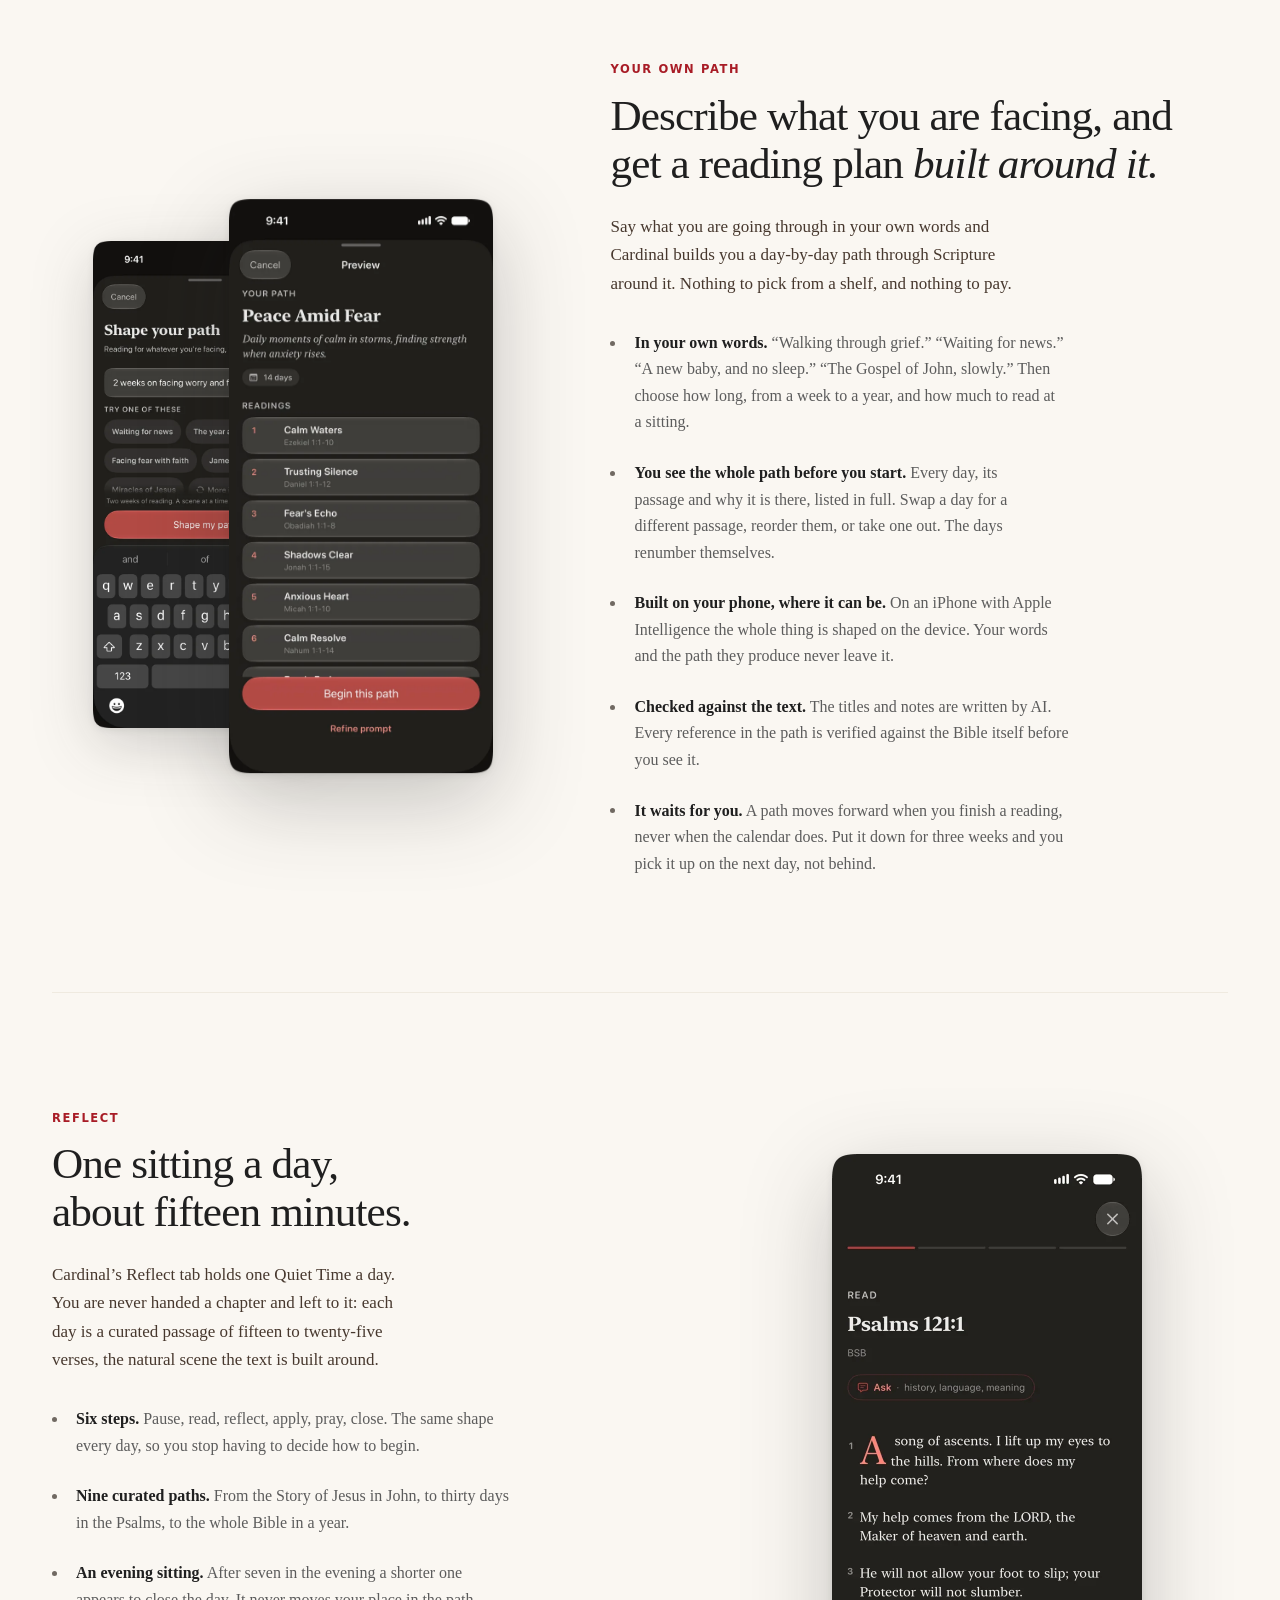
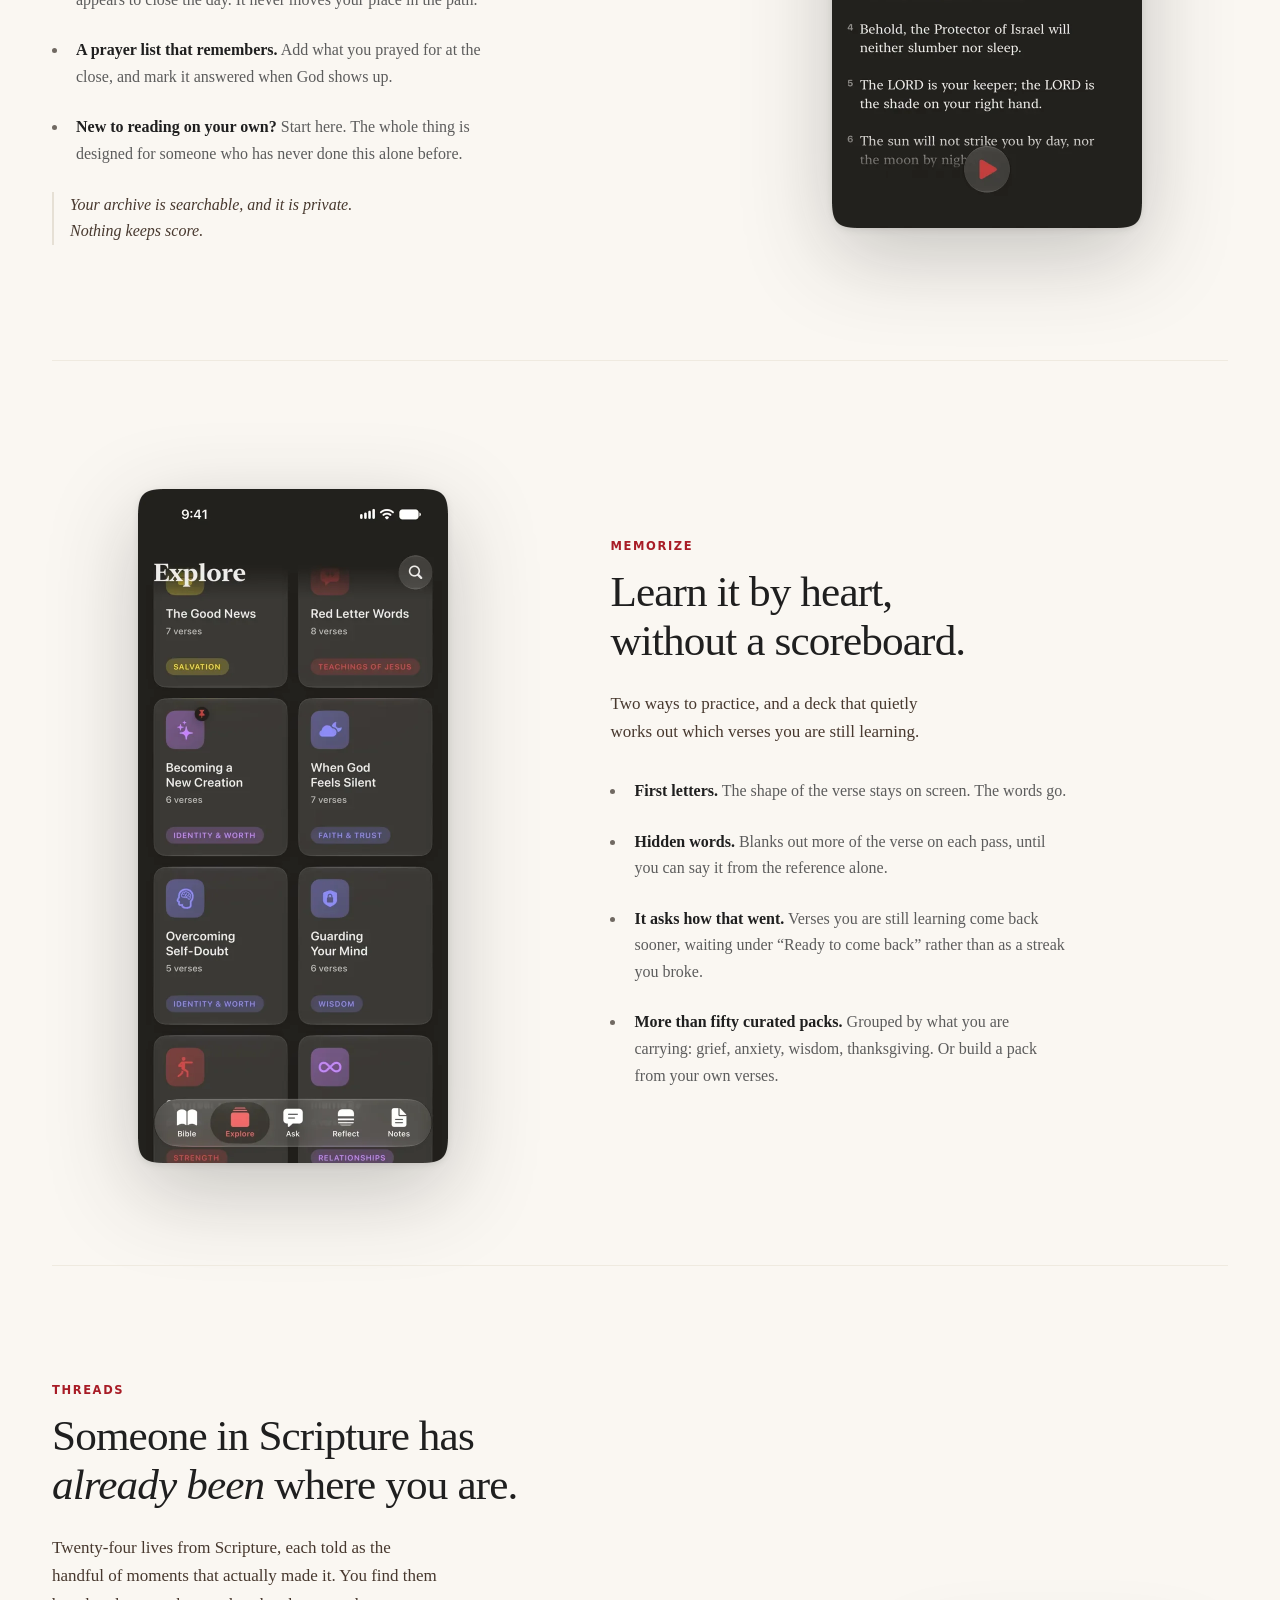
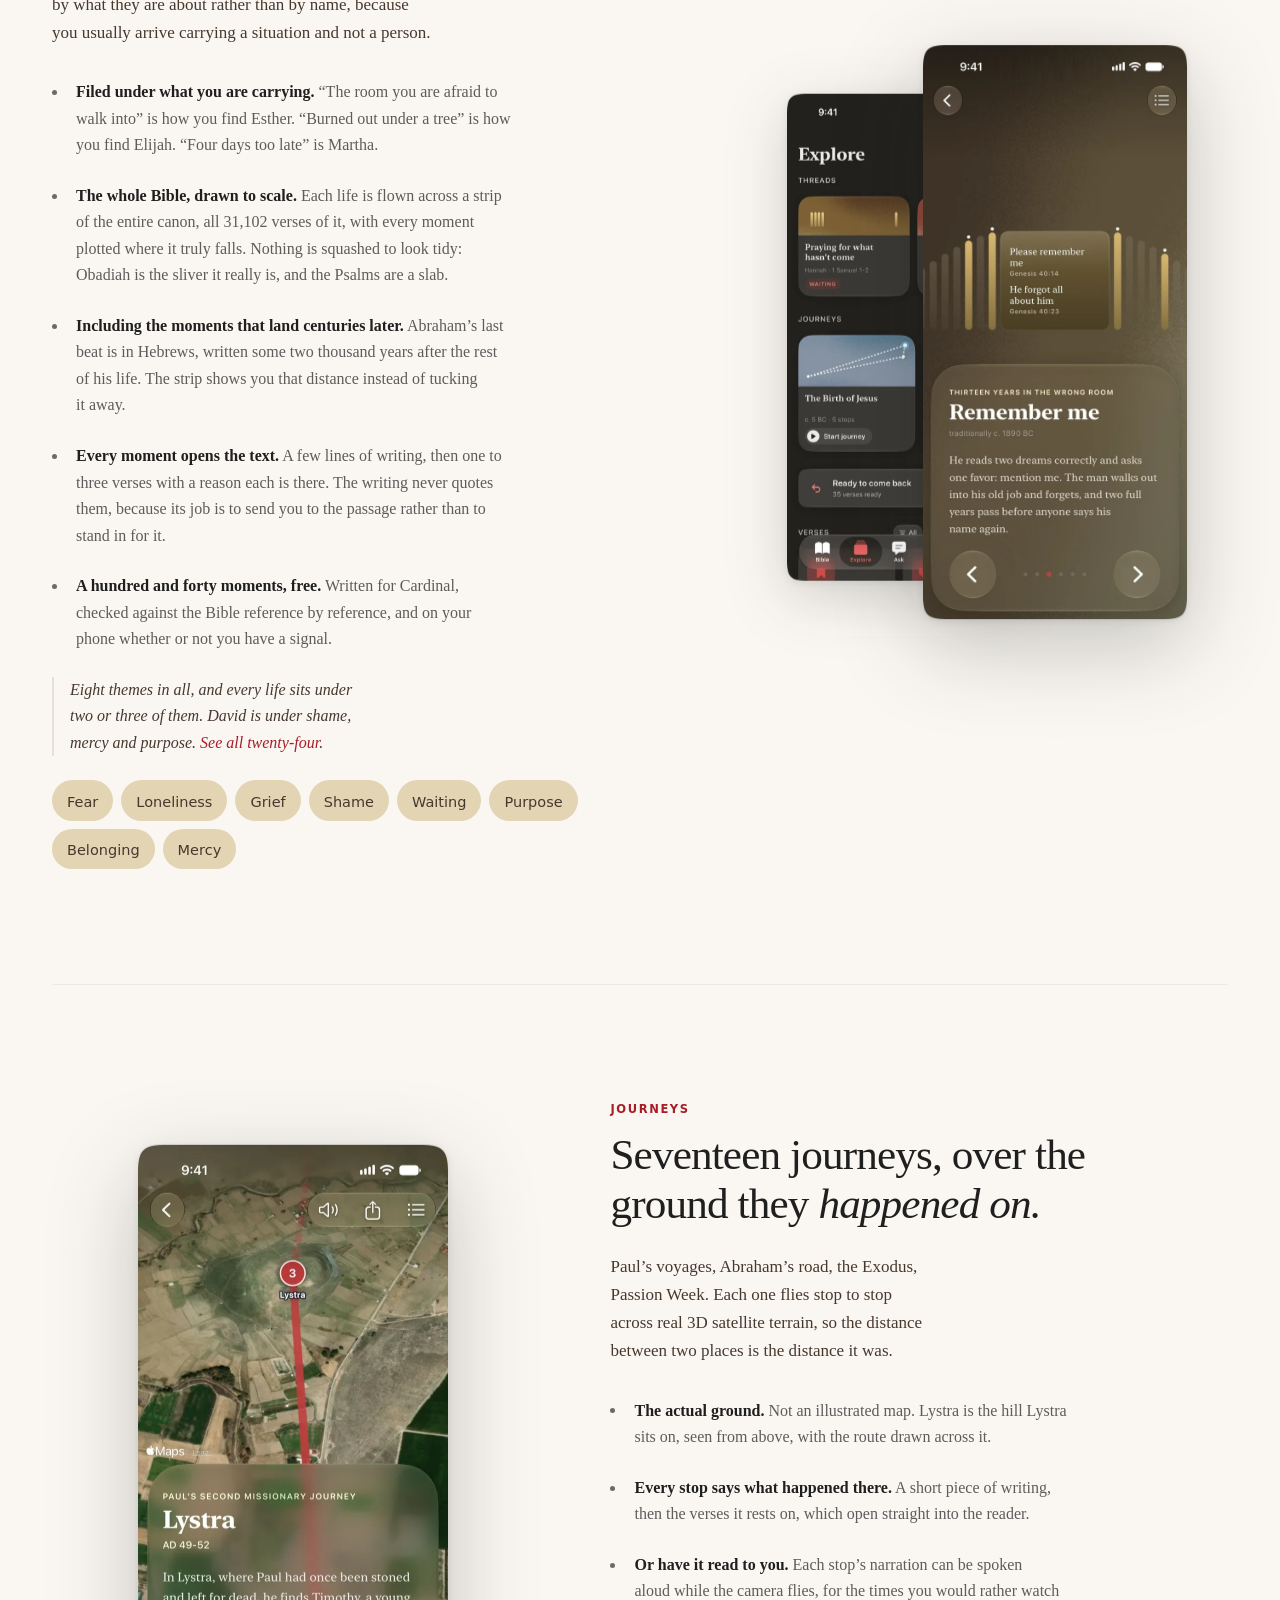
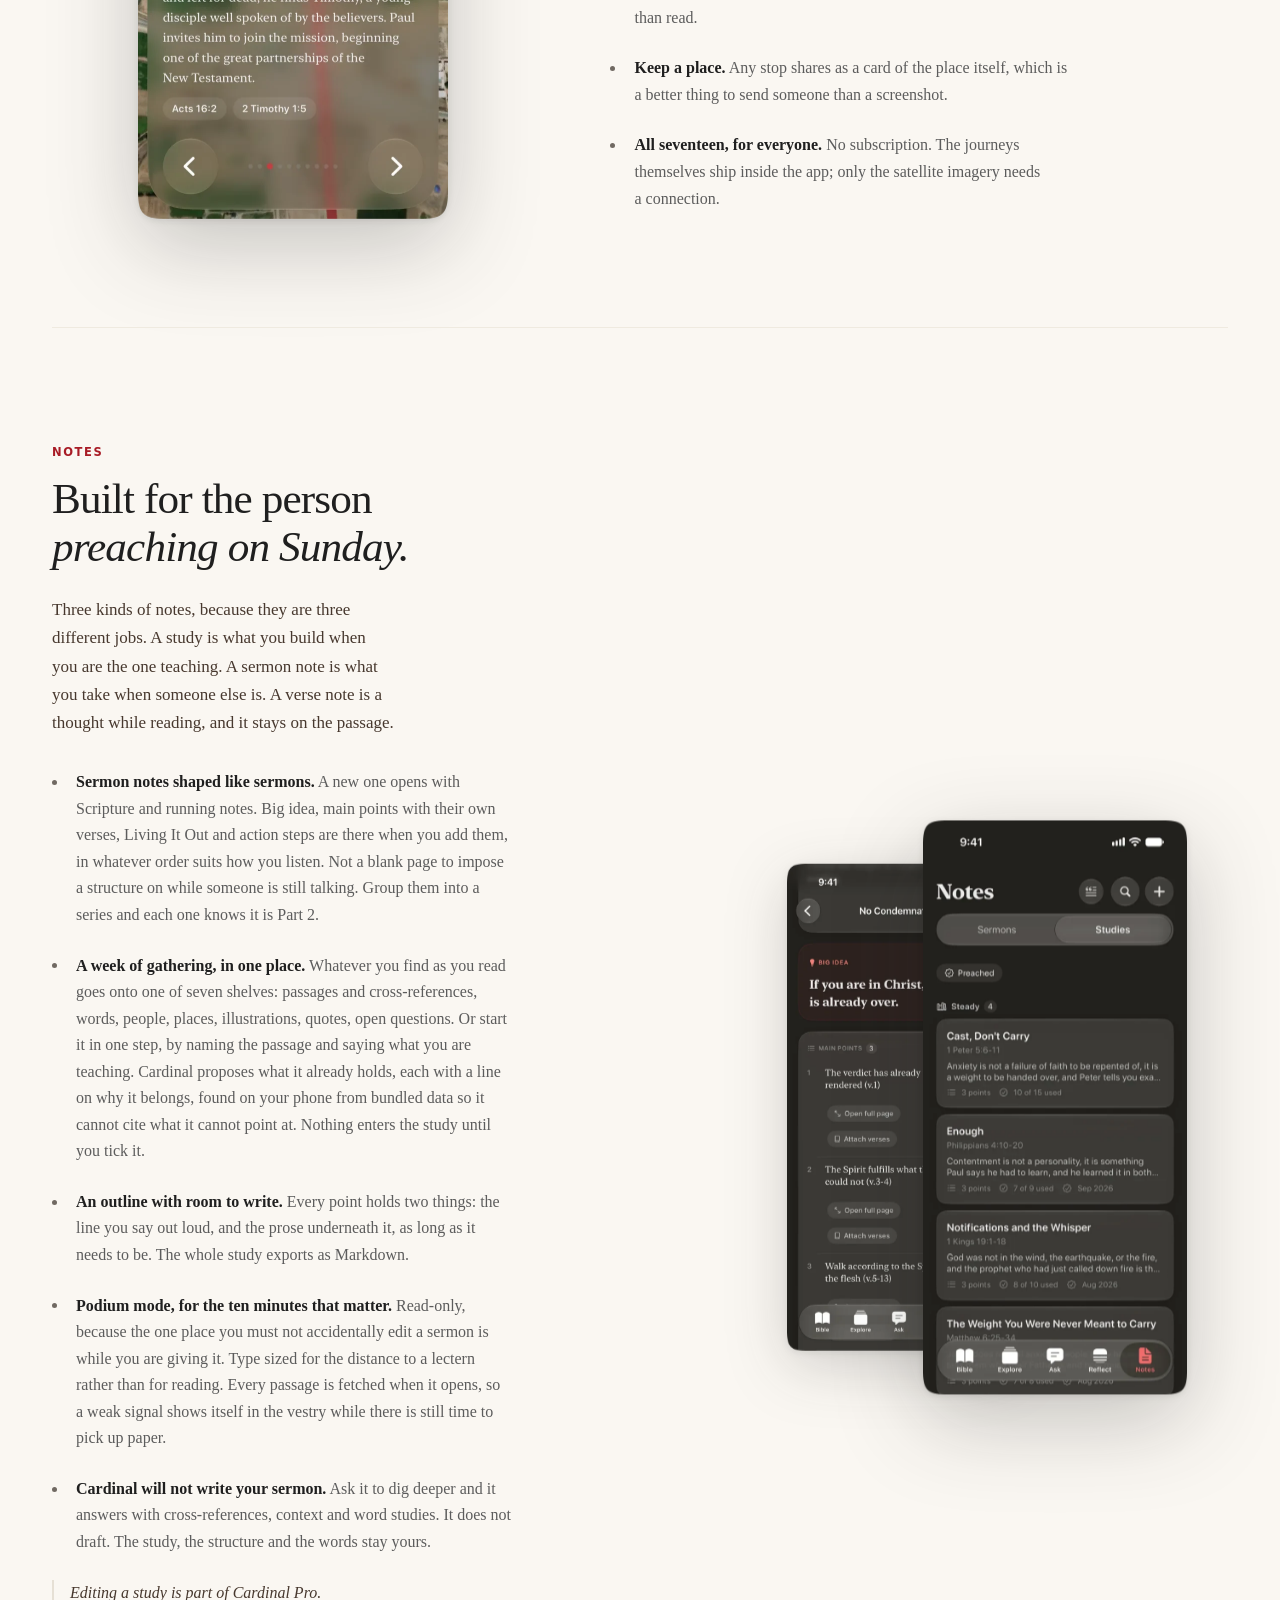
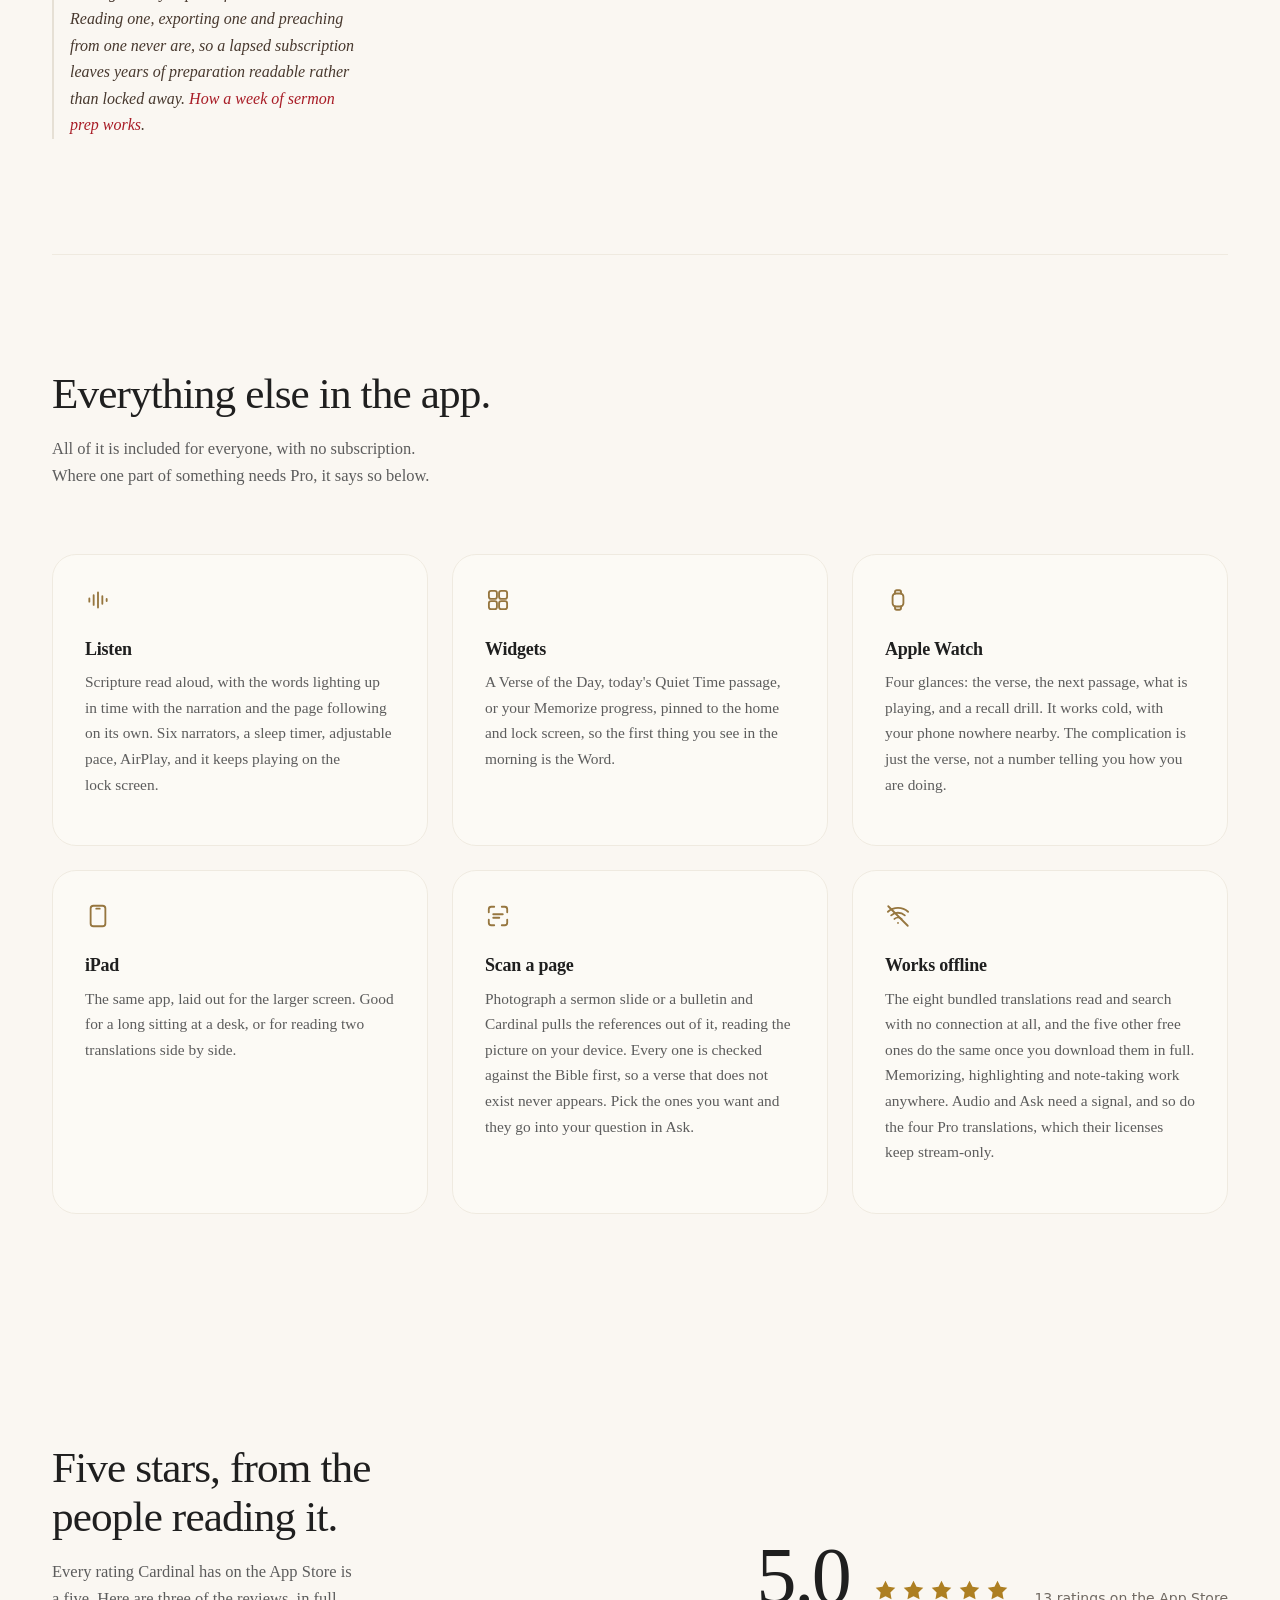
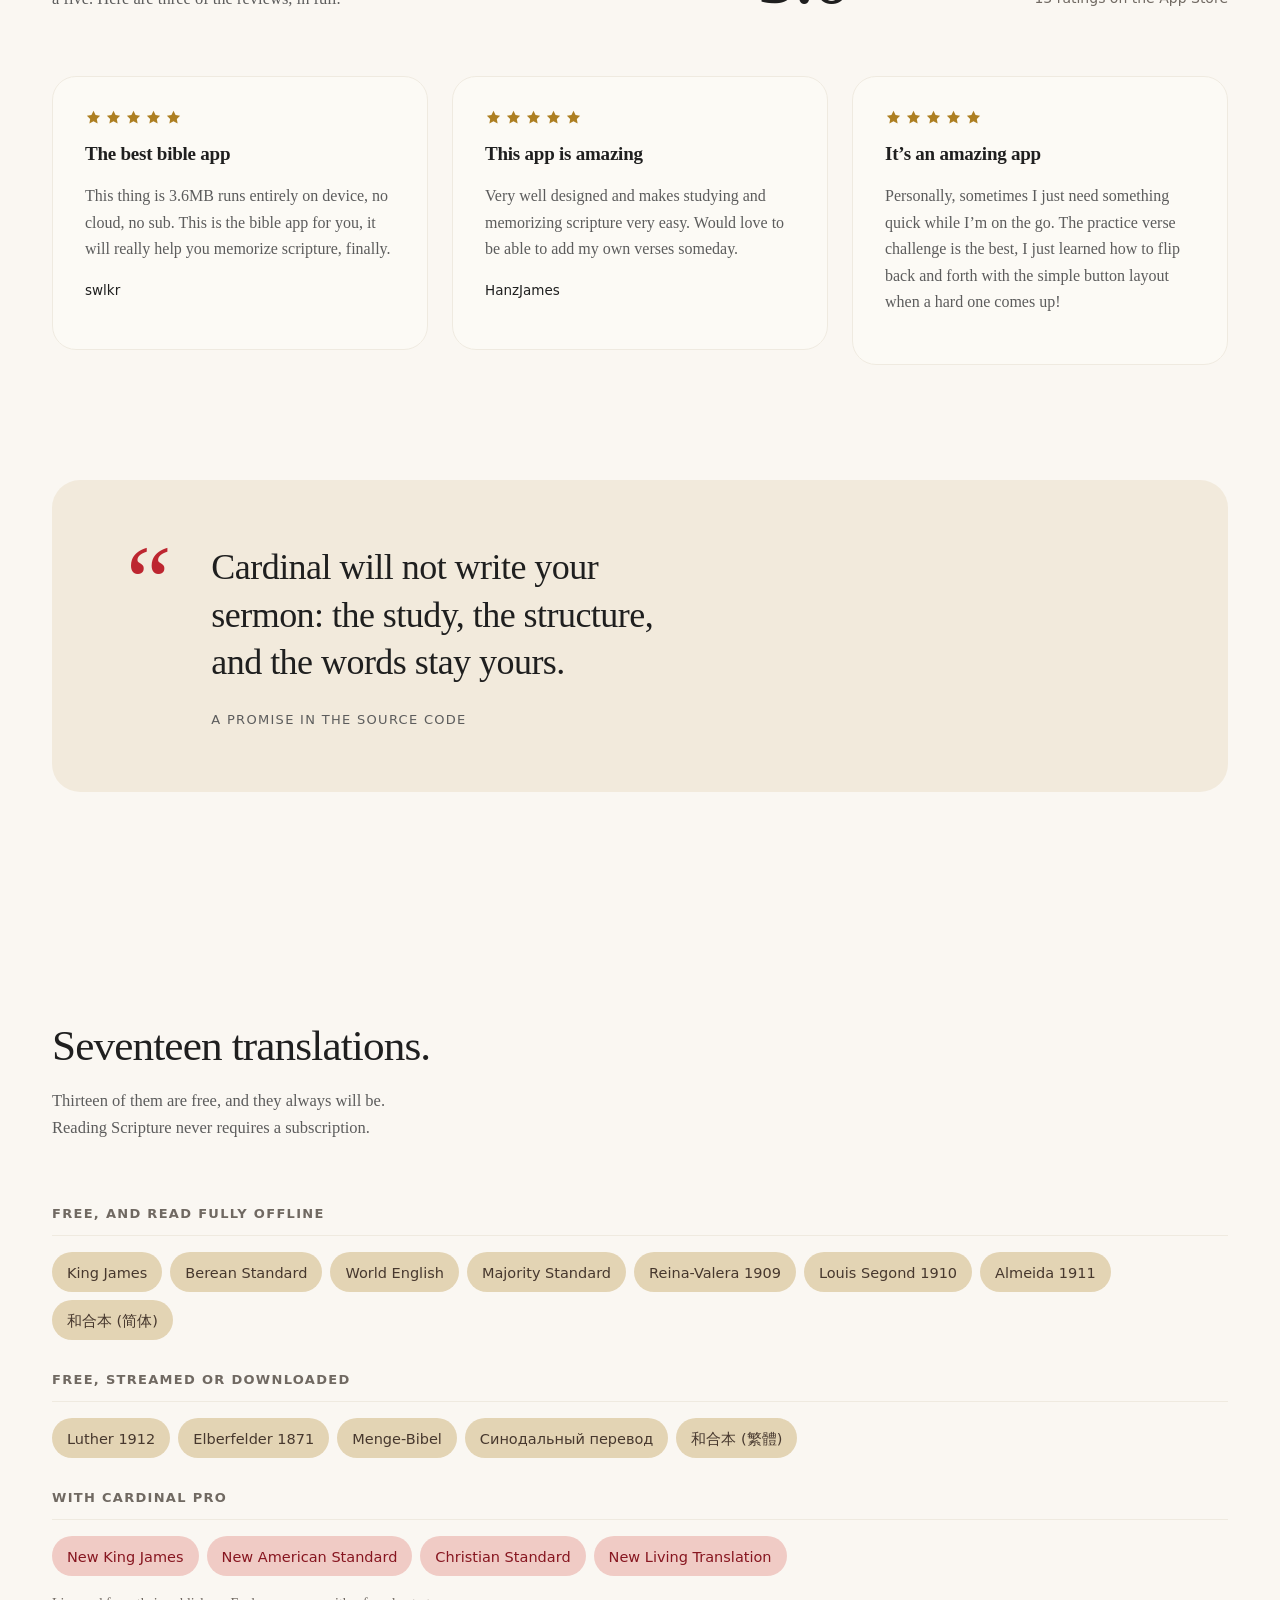
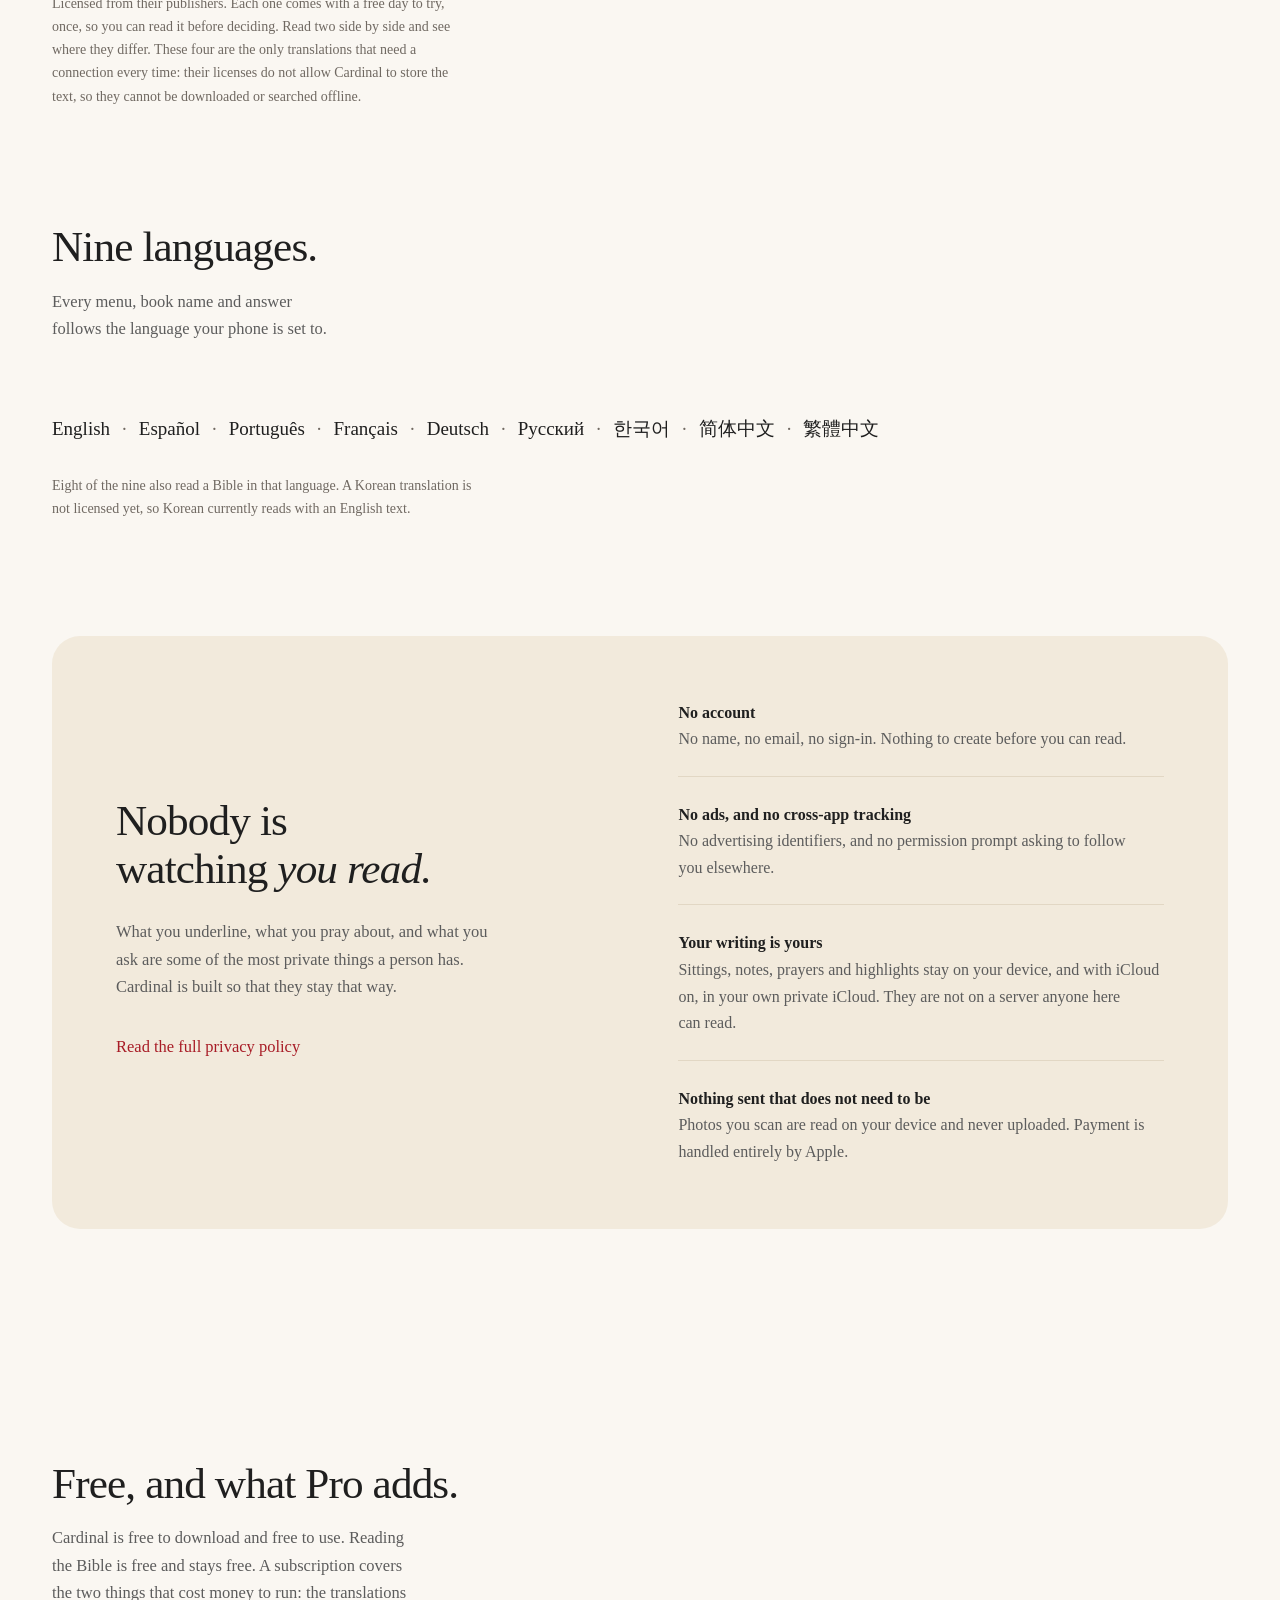
==== commit dc0834d9: "Swap the AI arm for one about depth "Ask anything. Every answer shows its verses." was the weakest o" ====
--- a/index.html
+++ b/index.html
@@ -21,8 +21,8 @@
   ------------------------------------------------------------------- -->
   <script>
     (function () {
-      var LIVE = ['control', 'ai', 'ai-grounded', 'ai-path'];
-      var KEY = 'cardinal.hero.v2';
+      var LIVE = ['control', 'depth', 'ai-grounded', 'ai-path'];
+      var KEY = 'cardinal.hero.v3';
       var v = null;
       try { v = localStorage.getItem(KEY); } catch (e) {}
       if (LIVE.indexOf(v) === -1) {
@@ -1604,11 +1604,13 @@
                 lede: 'Open Cardinal and you are reading. No name, no email, no password, no sign-in, and no advertising identifier anywhere in it. Your notes and prayers stay on your device.'
               },
 
-              // The AI angle. Careful about what is actually free: thirty
-              // answered in full, three of your own a month.
-              ai: {
-                h1: 'Ask&nbsp;anything. <em>Every answer shows its verses.</em>',
-                lede: 'Hit a verse you do not understand and ask about it. Answers come from the passage in front of you, with the cross-references and word studies they rest on. Thirty of the biggest questions are answered in full, free.'
+              // Depth as the reason to download, without naming the machinery.
+              // Broader than the AI arms on purpose: a word study, a
+              // cross-reference map and a chapter brief are depth too, and
+              // three of the four need no connection.
+              depth: {
+                h1: 'A Bible app <em>designed for depth.</em>',
+                lede: 'Tap a verse for the cross-references it rests on, the word behind the English, and a brief on the chapter around it. Ask a question and the answer shows its verses. Thirty of the biggest questions are answered in full, free.'
               },
 
               // The claim no generic "AI Bible app" can make. AskAboutView
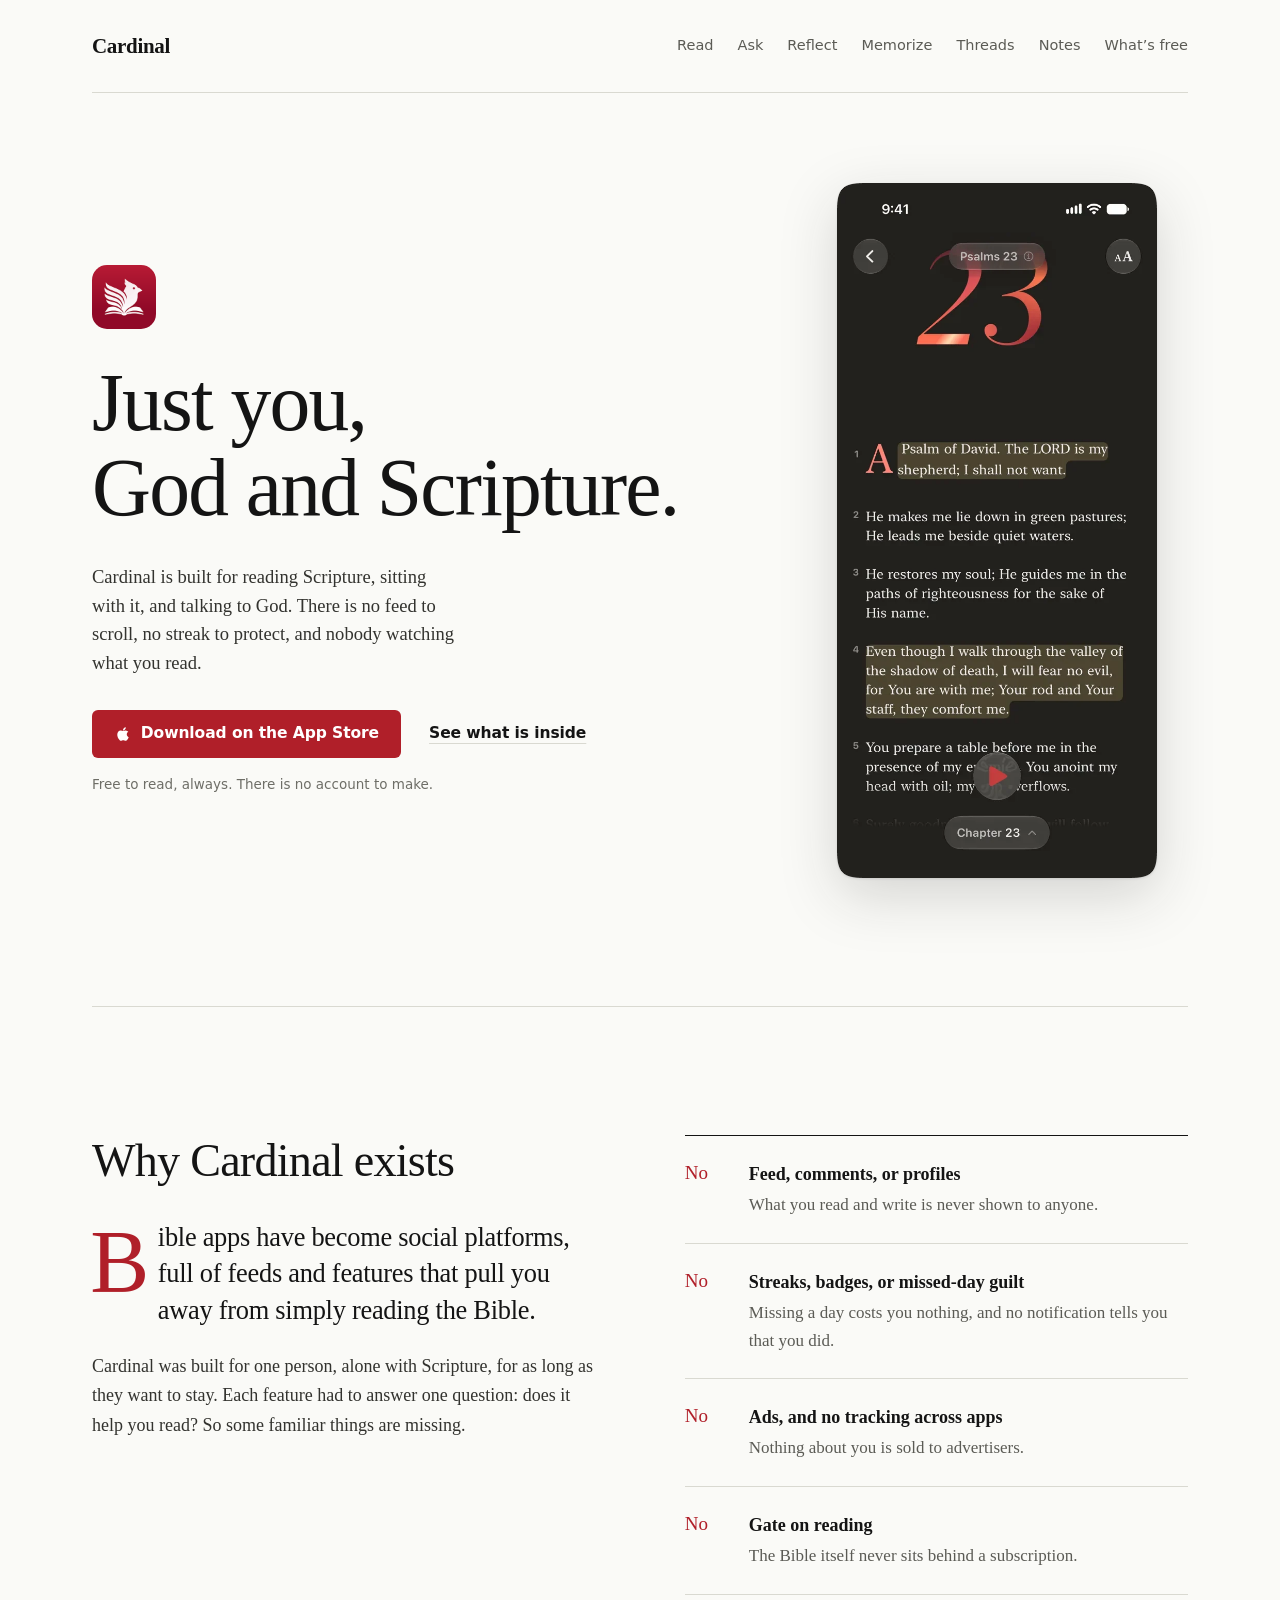
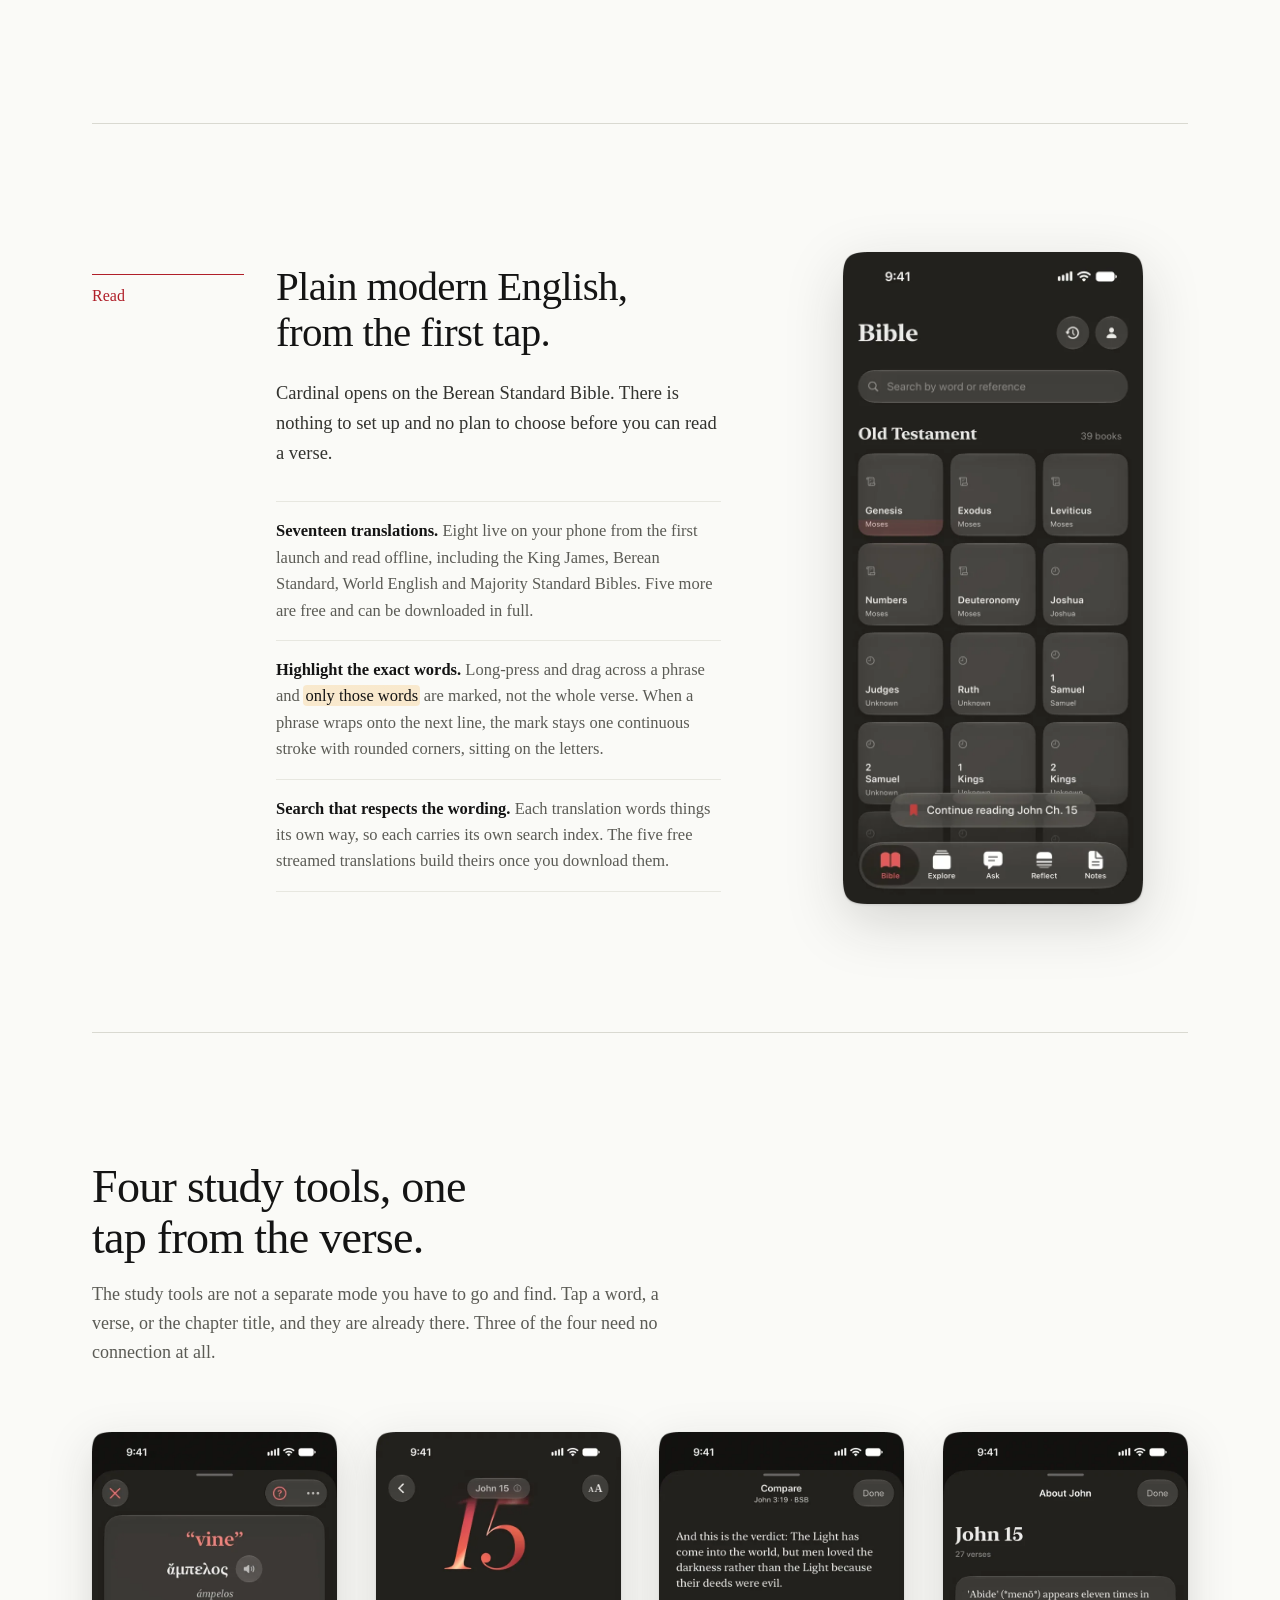
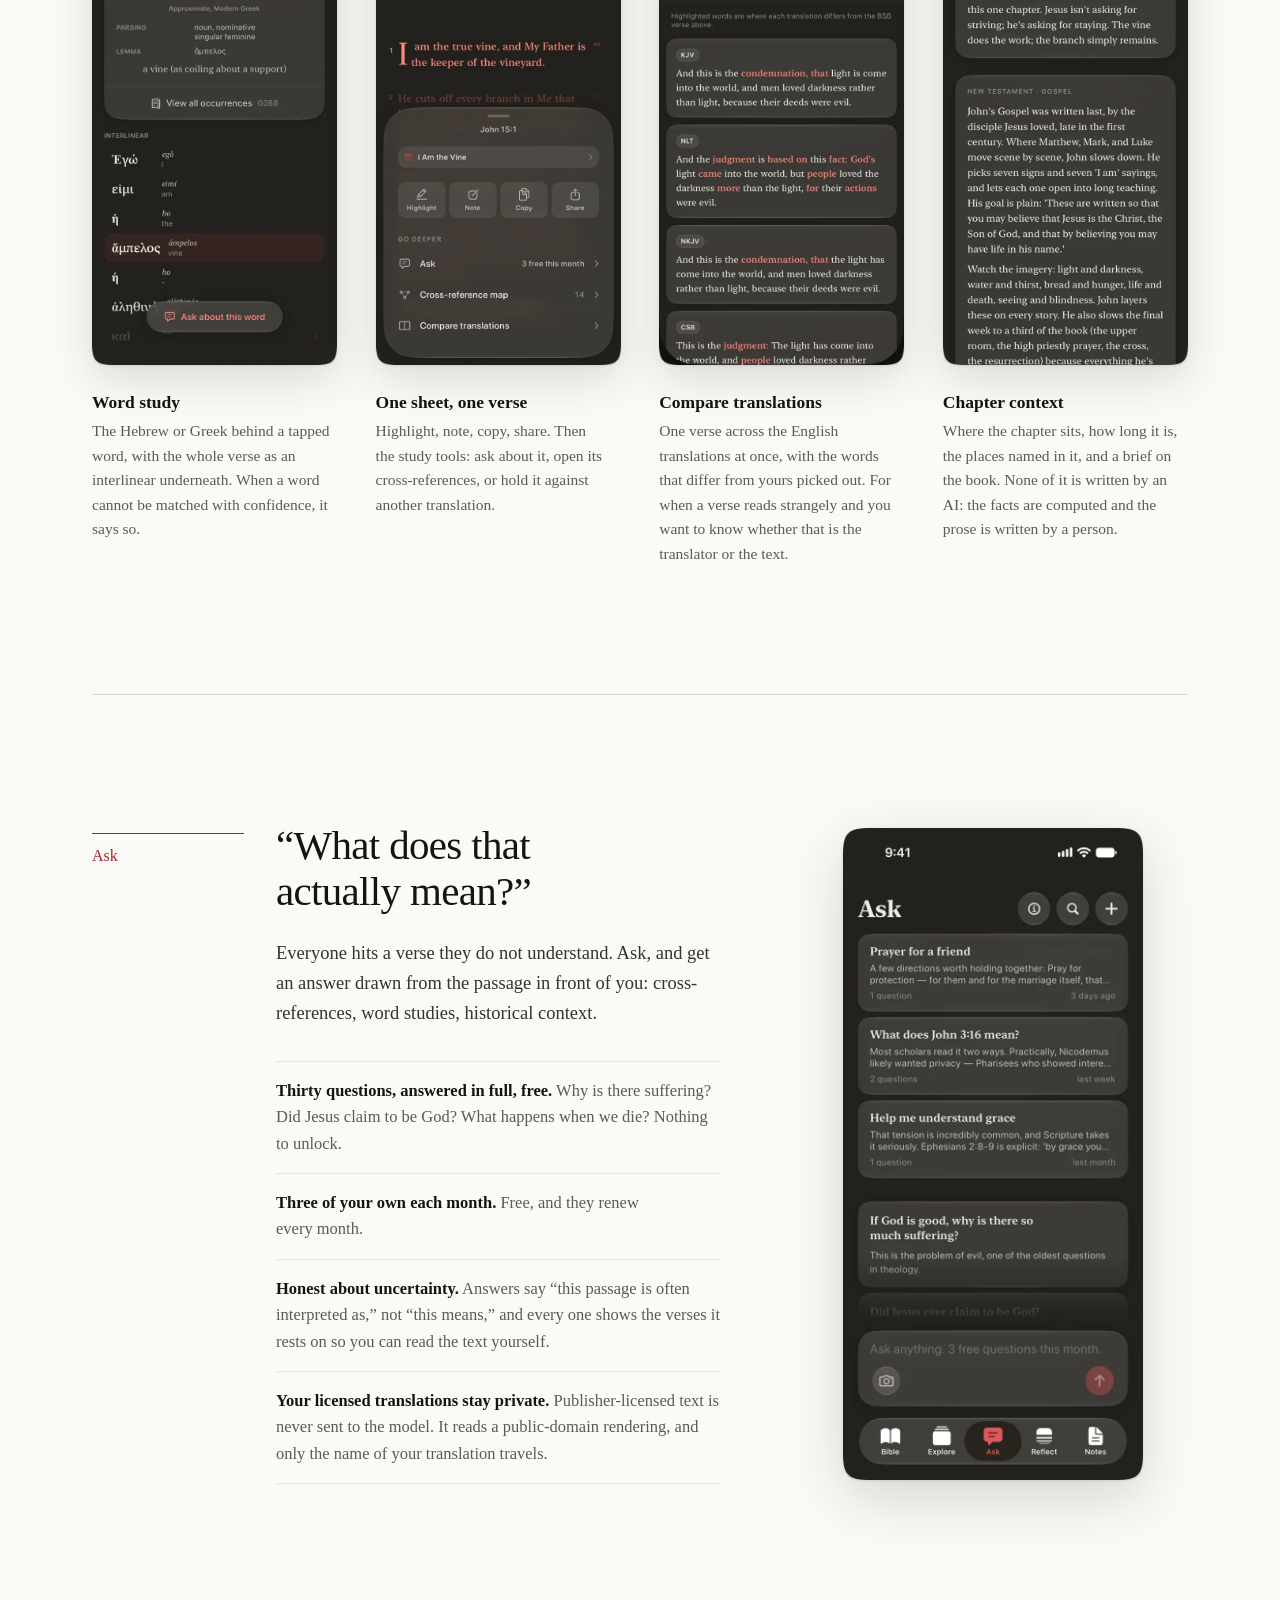
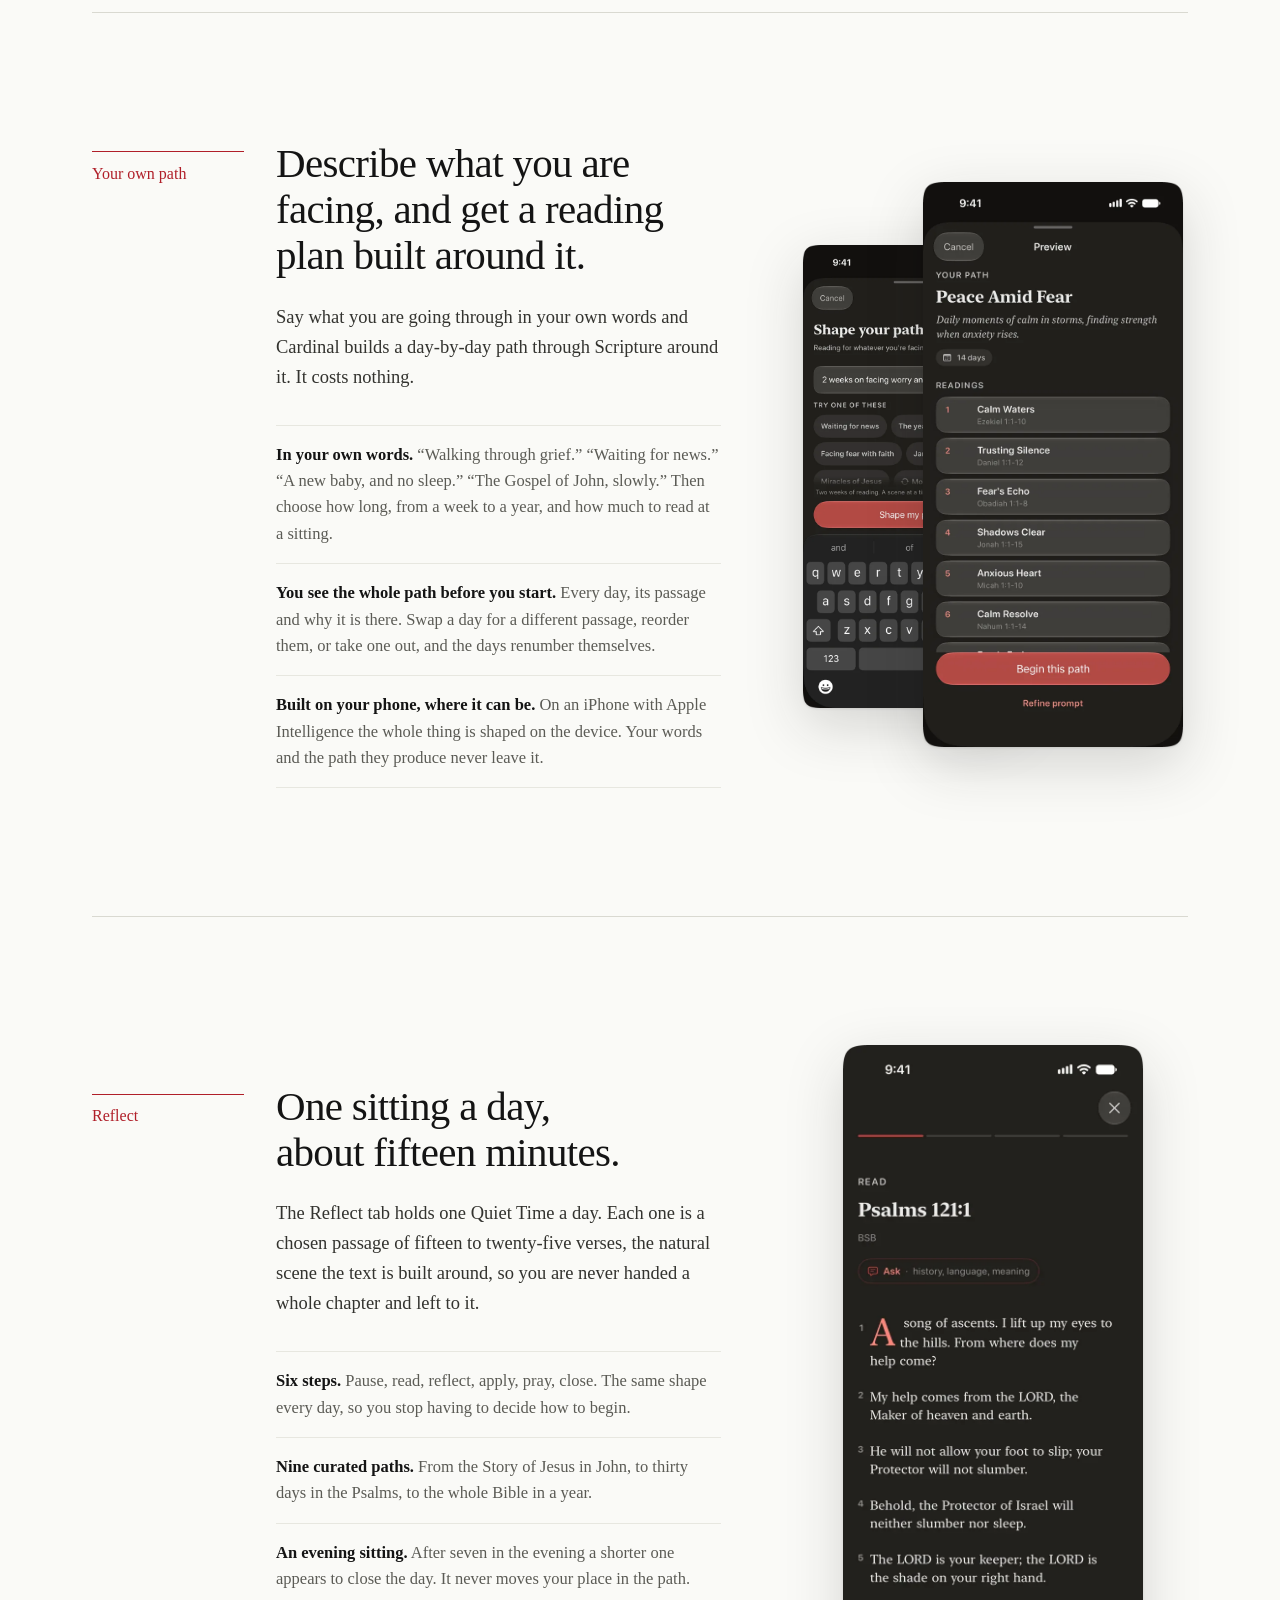
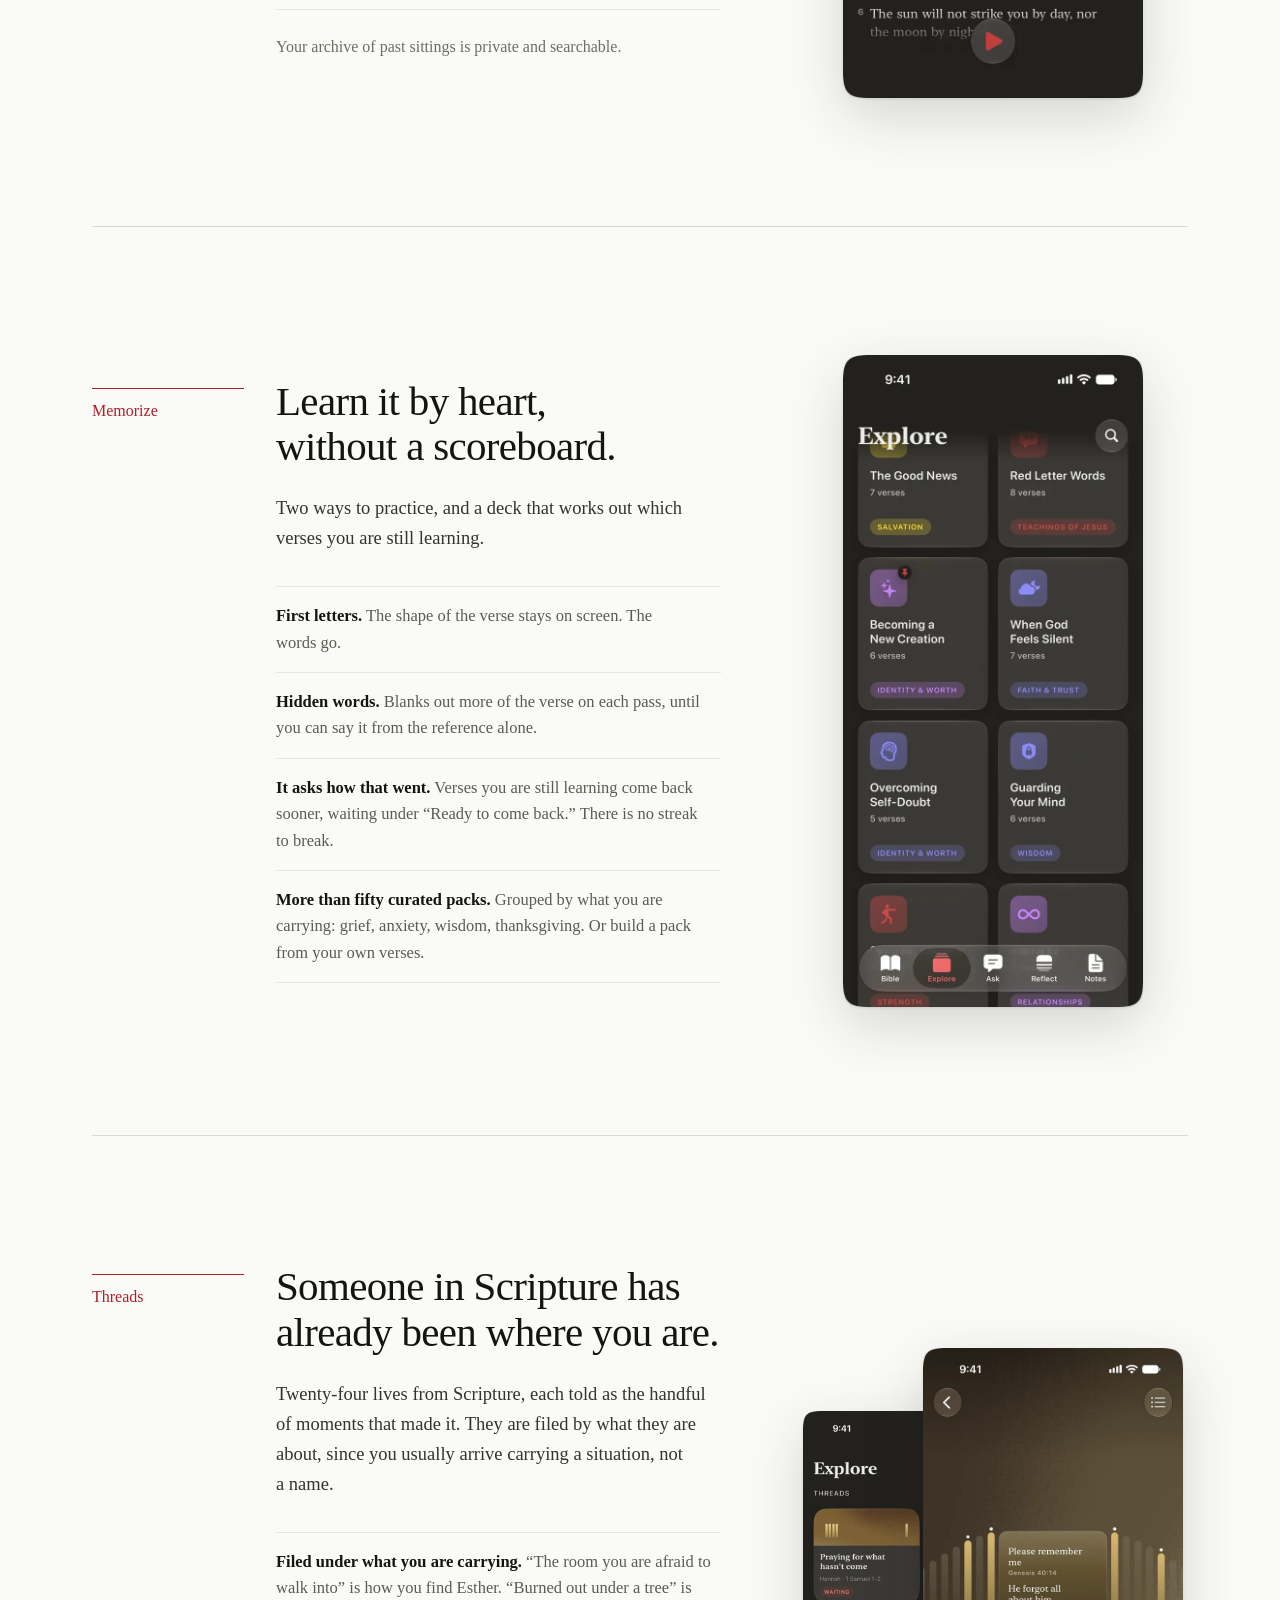
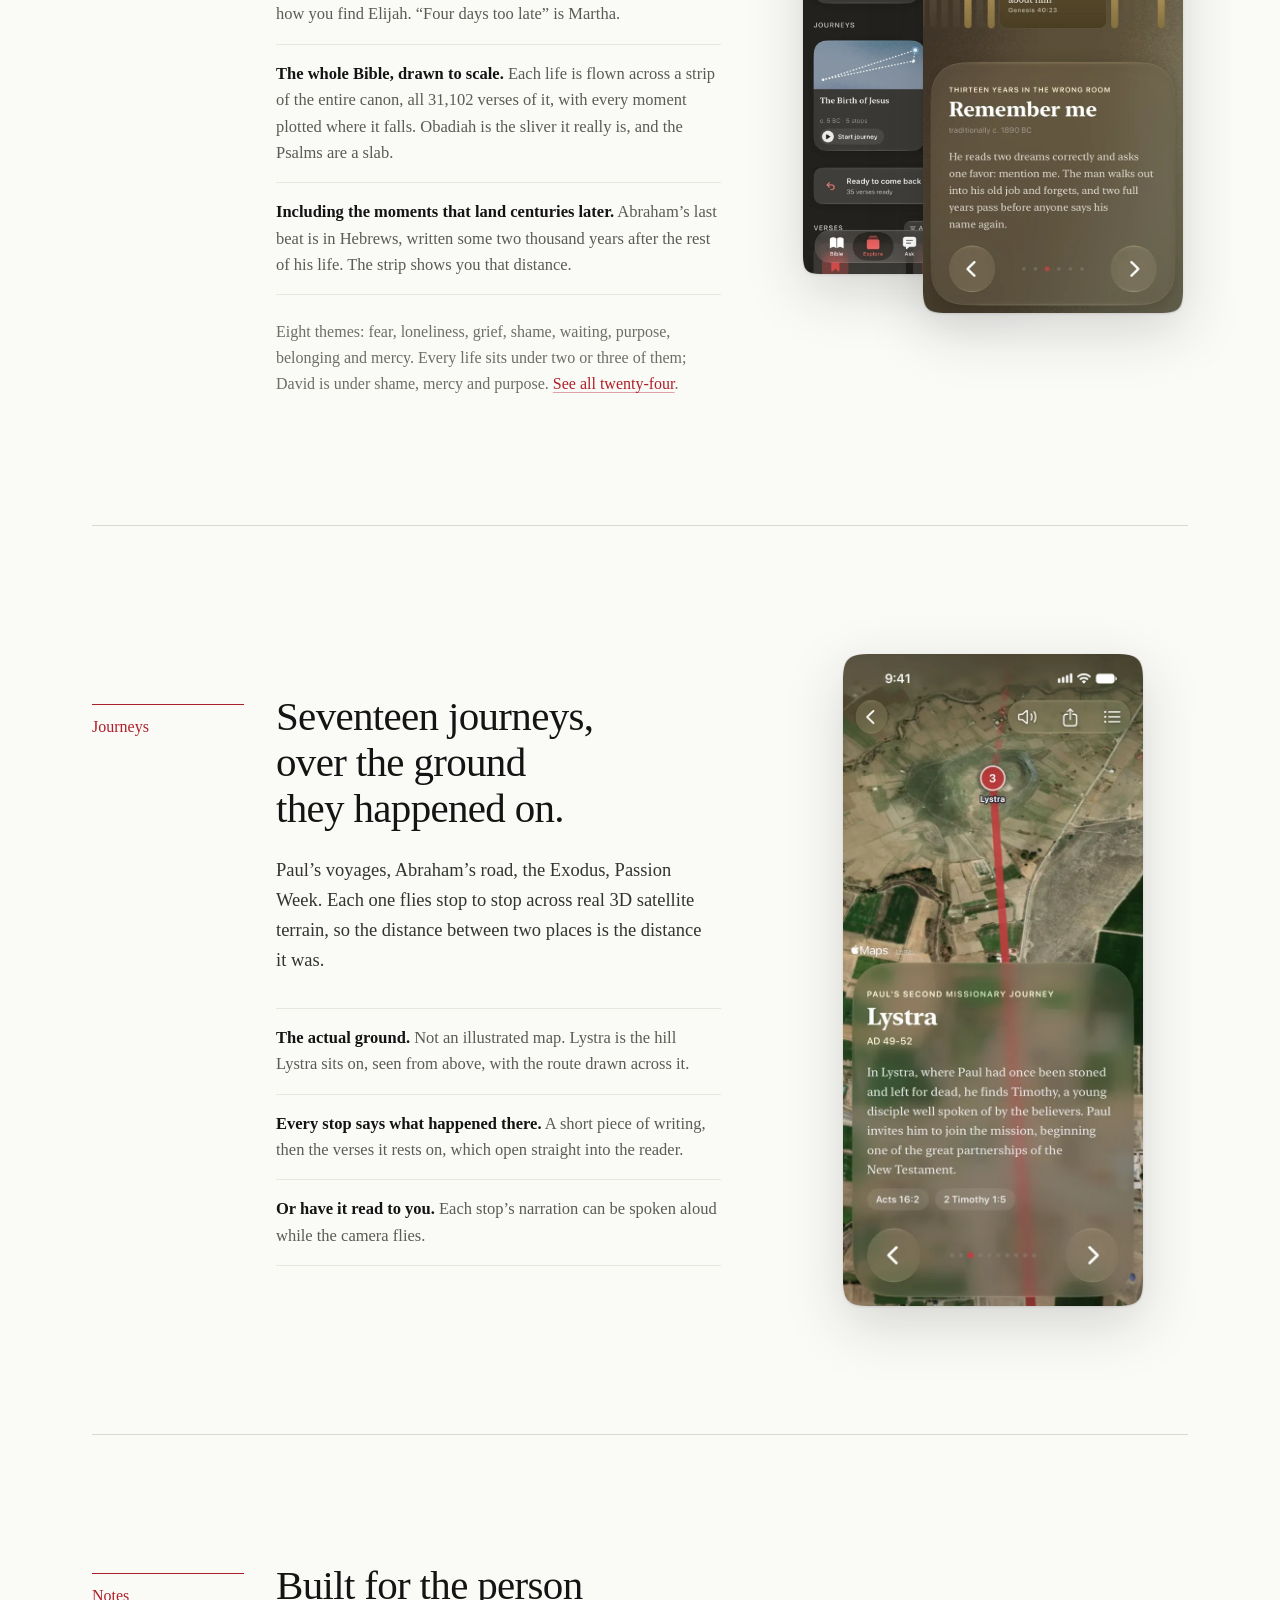
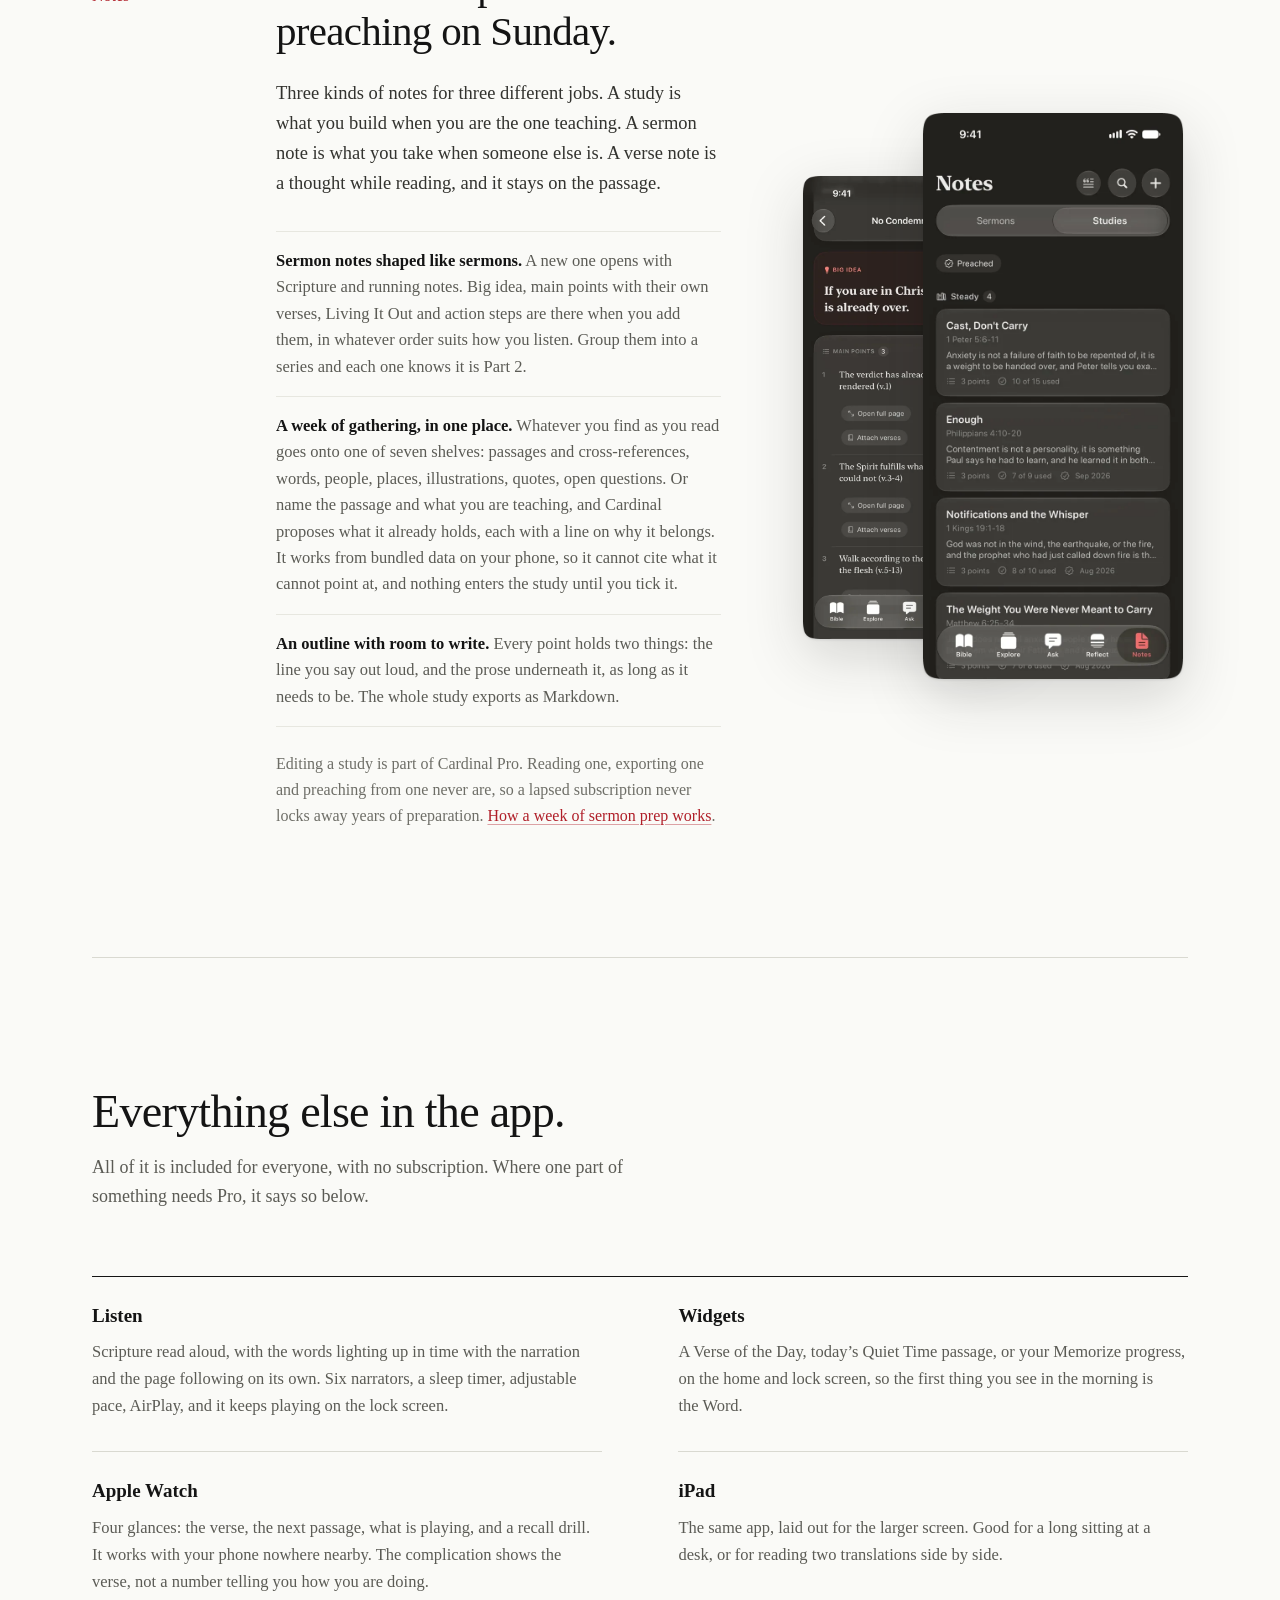
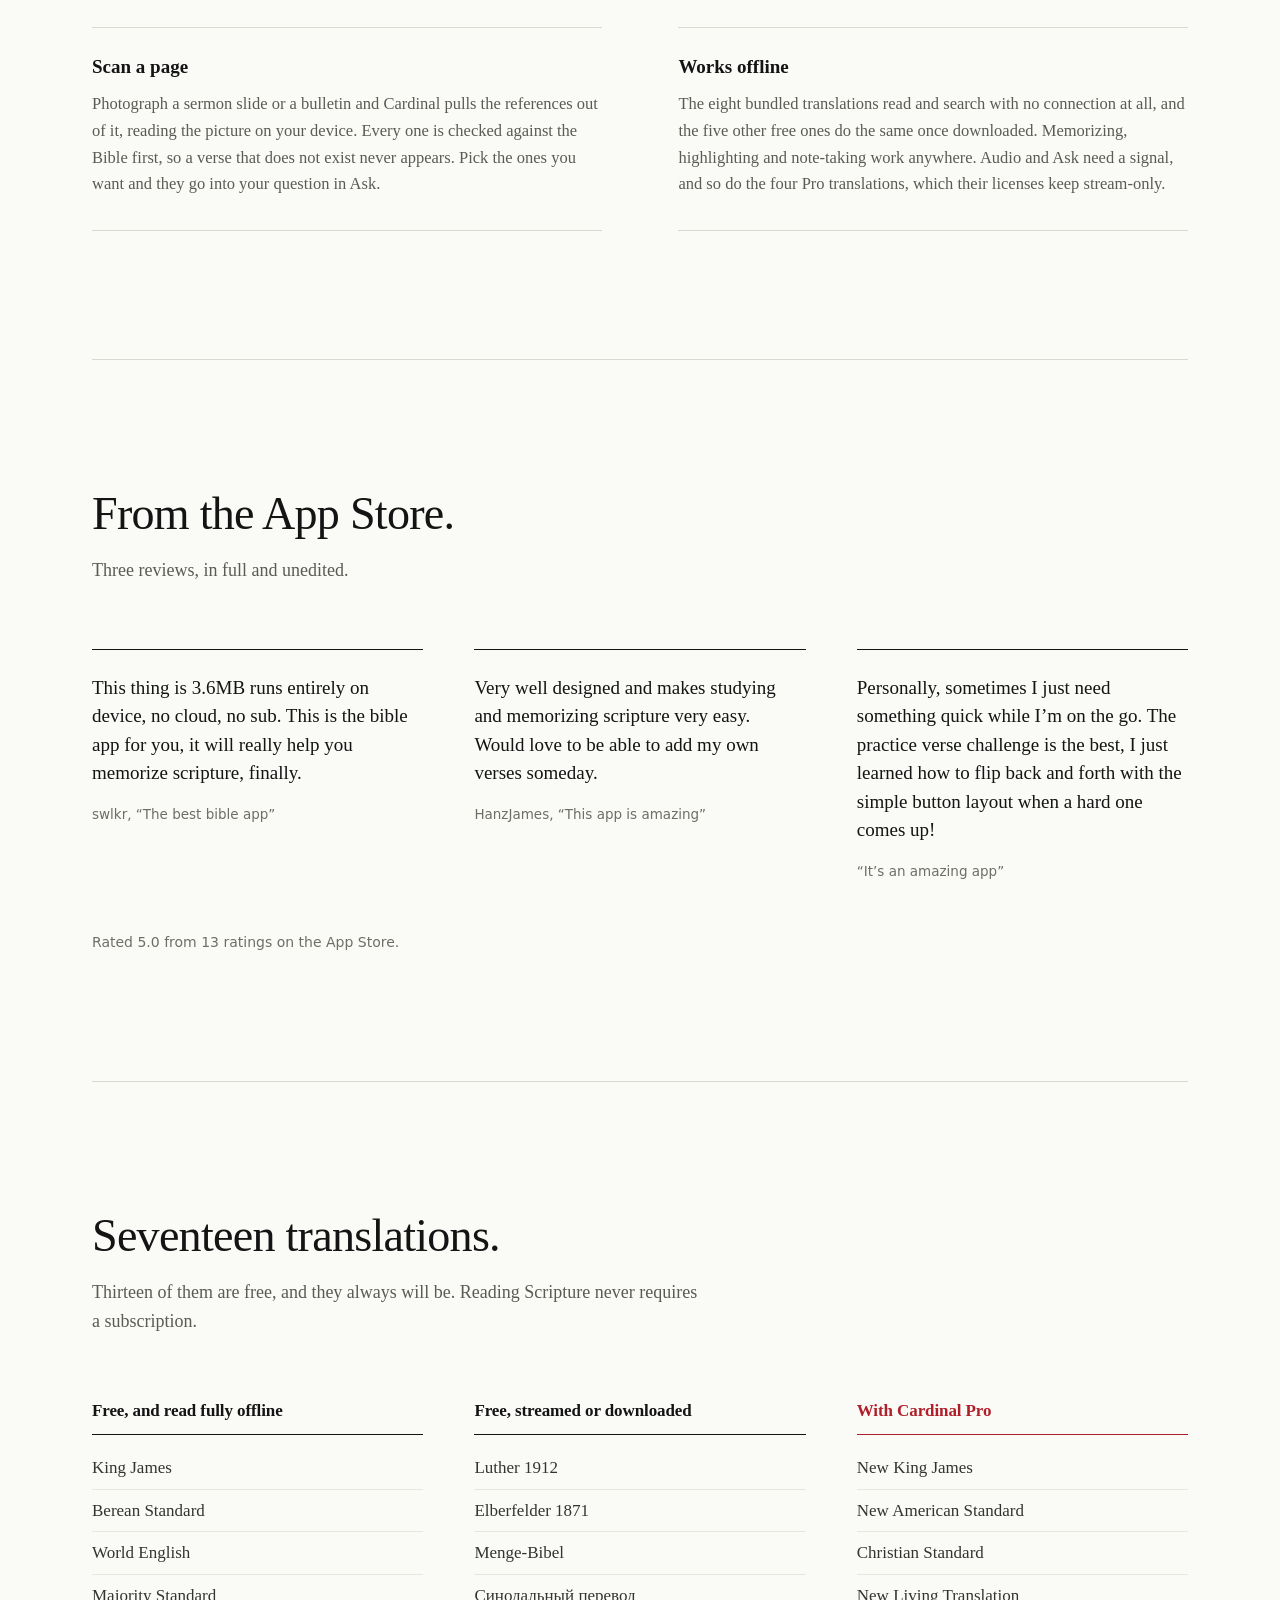
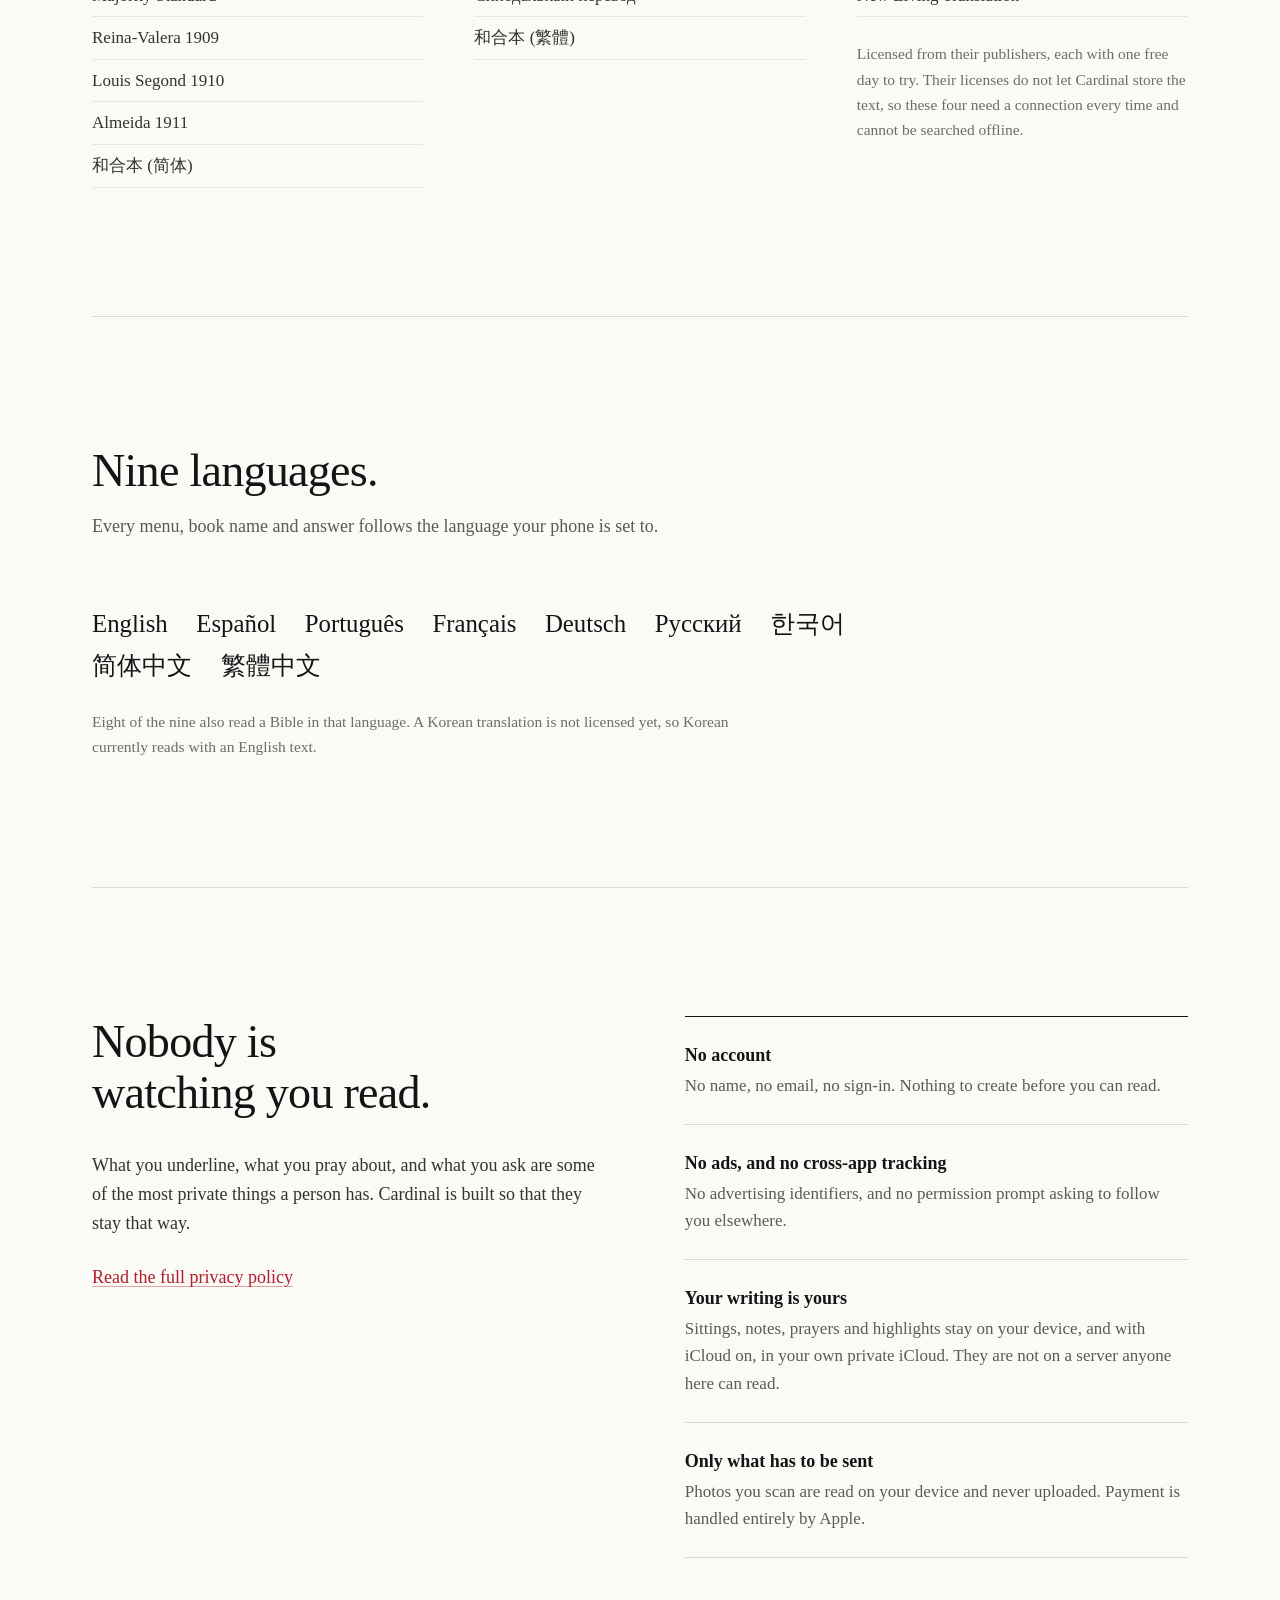
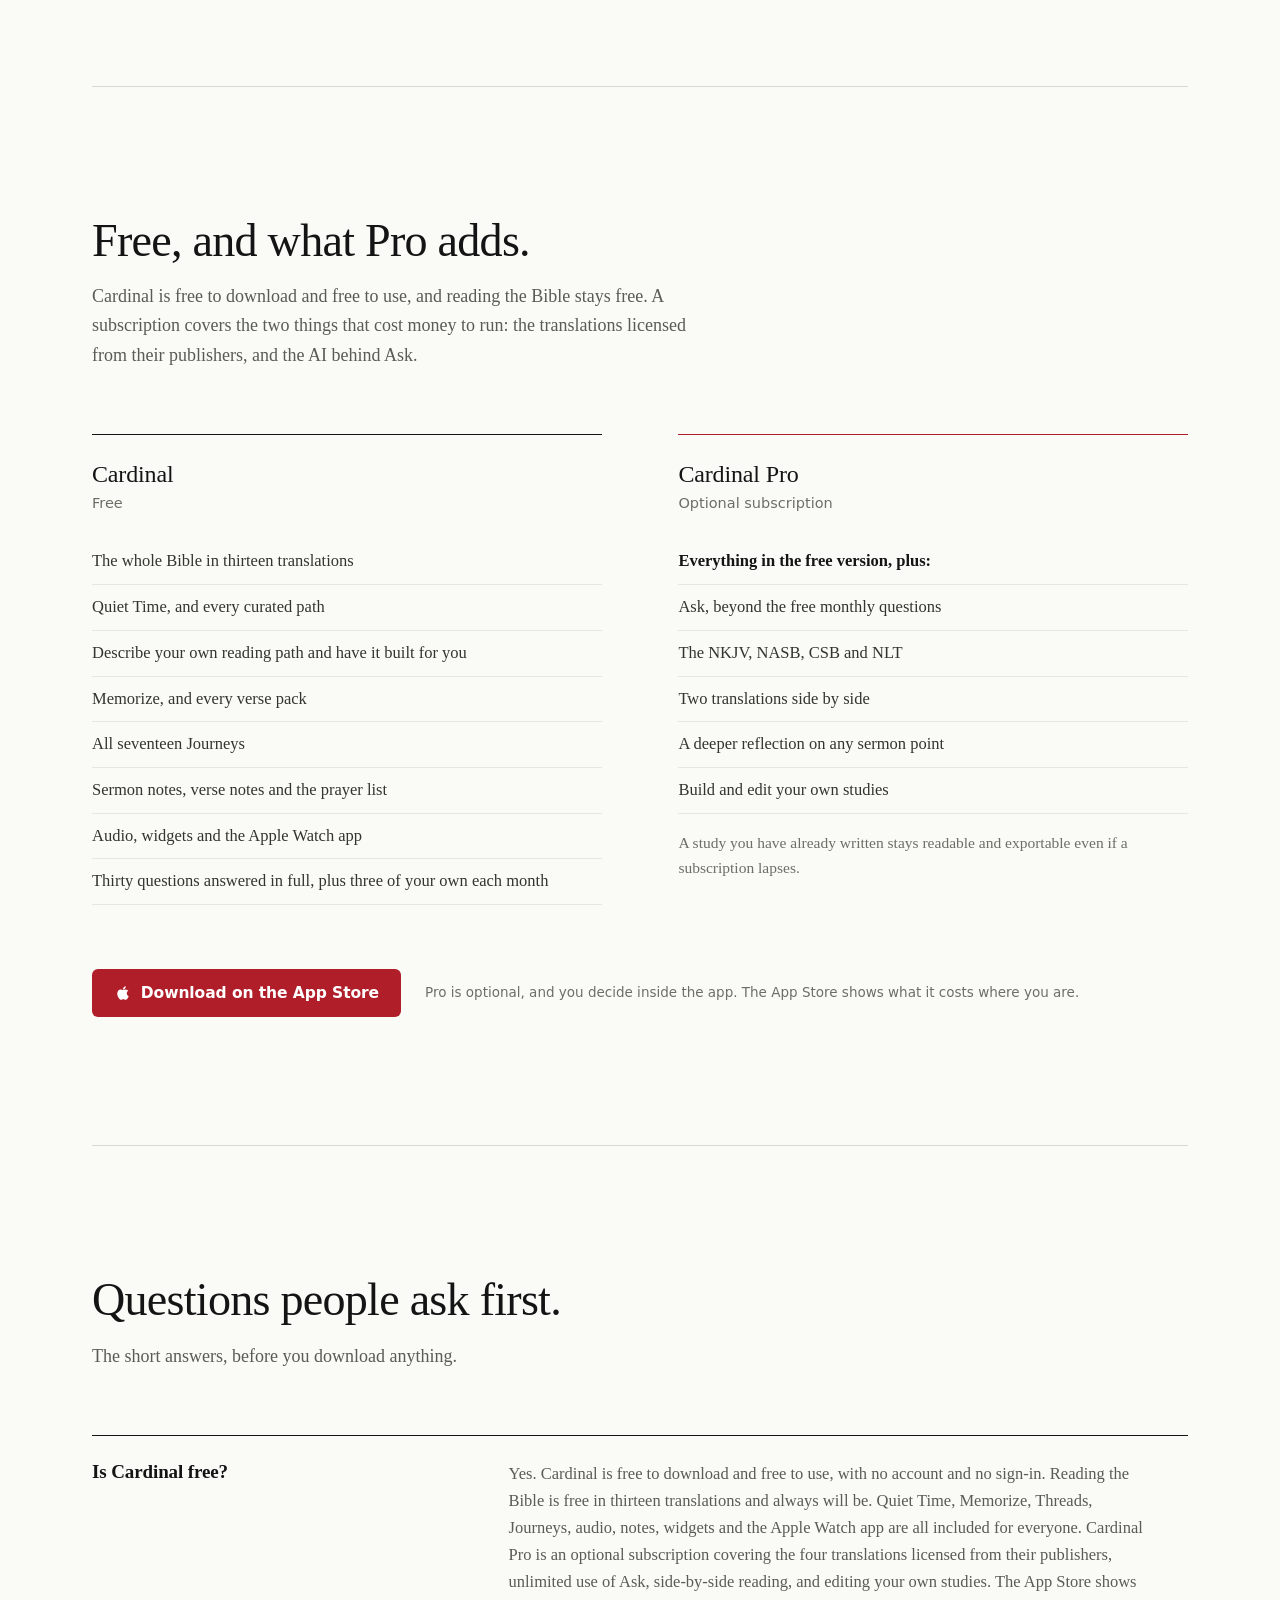
==== commit 8ecbee6d: "Redesign site to remove AI-slop tells Bible-page light palette (bone paper, true ink, rubric red), r" ====
--- a/index.html
+++ b/index.html
@@ -38,7 +38,7 @@
   <title>Cardinal · Bible, Quiet Time &amp; Scripture Memory</title>
   <meta name="description" content="Cardinal is a Bible app built for being alone with Scripture. Read, listen, memorize, and sit with a guided quiet time. No feed, no streaks, no account. Reading is always free." />
   <link rel="canonical" href="https://cardinalbible.app/" />
-  <meta name="theme-color" content="#FAF7F2" />
+  <meta name="theme-color" content="#FAFAF7" />
   <meta name="robots" content="index, follow, max-snippet:-1, max-image-preview:large, max-video-preview:-1" />
   <meta name="author" content="Cardinal" />
   <meta name="apple-itunes-app" content="app-id=6758185643" />
@@ -102,1416 +102,500 @@
   -->
 
   <style>
+    /* ====================================================================
+       Cardinal, set like the page of a well-made Bible.
+
+       Thin bright paper, true ink, one red used the way a printer uses
+       rubrication: sparingly, for the few things that must be found. No
+       cards, no pills, no glows, no grain. Structure comes from the measure,
+       the margin and the hairline rule, the same tools a book has.
+       docs/DESIGN_AUDIT.md lists what was removed and why.
+       ==================================================================== */
+
     *, *::before, *::after { box-sizing: border-box; margin: 0; padding: 0; }
 
     :root {
       color-scheme: light;
 
-      --red: #BD2630;
-      --red-ink: #A81C26;
-      --red-soft: #FBF0EE;
-
-      --ink: #1F1F1F;
-      --ink-2: #47382E;
-      --ink-3: #5C5C5C;
-      --muted: #706962;   /* darkened from #8A8279: the old tone was 3.5:1 on paper, under AA */
-
-      --bg: #FAF7F2;
-      --bg-2: #F3EFE7;
-      --card: #FCFAF5;
-      --border: #E6E0D5;
-      --border-soft: #EFEAE0;
-
-      /* Bands are a deeper tone of the same paper, never ink. They still
-         have to read as a distinct panel, so they carry hairline rules. */
-      --band-bg: #F2EADC;
-      --band-border: #E2D7C4;
-      /* Bronze from the app's own supporting palette: warm, and not the
-         accent, so the tiles never compete with the one red button. */
-      --icon: #96763F;
-      /* Gold reads as a rating everywhere, and this one clears 3:1 on paper. */
-      --star: #AD7F22;
+      /* Paper is a near-neutral bone, a touch off white the way India paper
+         is. Not cream: the warm beige that used to sit here is the default
+         every generated "tasteful" page reaches for. */
+      --paper: #FAFAF7;
+      --paper-2: #F2F2ED;
+
+      --ink: #141414;
+      --ink-2: #33332F;      /* body, 12.4:1 on paper */
+      --ink-3: #5B5B55;      /* secondary, 6.6:1 */
+      --muted: #6E6E67;      /* notes, 5.2:1 */
+
+      --rule: #D9D9D1;
+      --hair: #E7E7E0;
+
+      /* Rubric red. Text in it clears 6:1 on paper. */
+      --red: #B01F29;
+      --red-deep: #8F1820;
+
+      /* Aliases kept so older rules and the written pages resolve. */
+      --bg: var(--paper);
+      --red-ink: var(--red);
+      --border: var(--rule);
+      --border-soft: var(--hair);
 
       --s-1: 0.25rem; --s-2: 0.5rem;  --s-3: 0.75rem; --s-4: 1rem;
       --s-5: 1.5rem;  --s-6: 2rem;    --s-7: 3rem;    --s-8: 4rem;
       --s-9: 6rem;
 
-      --section-y: clamp(4rem, 9vw, 7.5rem);
-
-      --r-sm: 12px; --r-md: 16px; --r-lg: 24px; --r-xl: 28px; --r-full: 999px;
-
-      /* The app's two families, reached through the CSS generics rather than
-         shipped as webfonts. On Apple devices ui-serif resolves to New York
-         and ui-rounded to SF Rounded, so the page is set in the same type as
-         the app, at the optical size the system picks for each use. Apple
-         licenses these for platform UI, not for self-hosting, so nothing is
-         embedded; everyone else gets the fallback stack. */
-      --font-display: ui-serif, 'New York', 'Iowan Old Style', 'Palatino Linotype', Palatino, 'Charter', Georgia, serif;
-      --font-text: ui-serif, 'New York', 'Iowan Old Style', 'Palatino Linotype', Palatino, 'Charter', Georgia, serif;
-      --font-ui: ui-rounded, 'SF Pro Rounded', -apple-system, BlinkMacSystemFont, 'Segoe UI', system-ui, sans-serif;
-      /* Kept as an alias so nothing referencing it silently loses its family. */
-      --font-body: var(--font-ui);
-
-      --ease-out: cubic-bezier(0.16, 1, 0.3, 1);
-
-      --maxw: 1240px;
-    }
-
-    html { scroll-behavior: smooth; }
+      --section-y: clamp(4.5rem, 10vw, 8rem);
+
+      /* The app's own families, reached through the CSS generics. On Apple
+         devices ui-serif is New York, so the page is set in the app's type.
+         Nothing is embedded; Apple licenses these for platform UI only. */
+      --serif: ui-serif, 'New York', 'Iowan Old Style', 'Palatino Linotype', Palatino, Charter, Georgia, serif;
+      --sans: -apple-system, BlinkMacSystemFont, 'SF Pro Text', 'Segoe UI', system-ui, sans-serif;
+
+      /* Older names, pointed at the new two. */
+      --font-display: var(--serif);
+      --font-text: var(--serif);
+      --font-ui: var(--sans);
+      --font-body: var(--sans);
+
+      --maxw: 1160px;
+      --side: 9.5rem;          /* the margin column side heads hang in */
+
+      /* Cardinal's marker: amber at the 26% the app lays down mid-stroke. */
+      --marker: 245, 184, 87;
+      --marker-drag: rgba(var(--marker), 0.26);
+    }
+
+    html { scroll-behavior: smooth; scrollbar-color: var(--rule) transparent; }
 
     body {
-      font-family: var(--font-text);
+      font-family: var(--serif);
       font-optical-sizing: auto;
-      background: var(--bg);
-      color: var(--ink);
-      line-height: 1.66;
-      font-size: 17px;
+      font-size: 18px;
+      line-height: 1.62;
+      color: var(--ink-2);
+      background: var(--paper);
       -webkit-font-smoothing: antialiased;
       -moz-osx-font-smoothing: grayscale;
       text-rendering: optimizeLegibility;
-    }
-
-    /* Warm paper grain */
-    body::before {
-      content: "";
-      position: fixed; inset: 0;
-      pointer-events: none;
-      z-index: 0;
-      background-image: url("data:image/svg+xml;utf8,<svg xmlns='http://www.w3.org/2000/svg' width='260' height='260'><filter id='n'><feTurbulence type='fractalNoise' baseFrequency='0.68' numOctaves='3' stitchTiles='stitch'/><feColorMatrix values='0 0 0 0 0.10  0 0 0 0 0.075  0 0 0 0 0.03  0 0 0 0.105 0'/></filter><rect width='100%' height='100%' filter='url(%23n)'/></svg>");
-      background-size: 260px 260px;
-      opacity: 1;
-      mix-blend-mode: multiply;
-    }
-
-    a { color: var(--red-ink); text-decoration: none; }
-    a:hover { text-decoration: underline; }
-    :focus-visible {
-      outline: 2px solid var(--red);
-      outline-offset: 3px;
-      border-radius: 4px;
-    }
-
-    img { max-width: 100%; display: block; }
+      font-kerning: normal;
+      hanging-punctuation: first;
+    }
+
+    ::selection { background: var(--marker-drag); color: var(--ink); }
+
+    a { color: var(--red); text-decoration: underline; text-decoration-thickness: 1px; text-underline-offset: 0.18em; text-decoration-color: color-mix(in srgb, var(--red) 40%, transparent); }
+    a:hover { text-decoration-color: currentColor; }
+    :focus-visible { outline: 2px solid var(--red); outline-offset: 3px; border-radius: 2px; }
+
+    img { max-width: 100%; height: auto; display: block; }
 
     .wrap {
       max-width: var(--maxw);
       margin: 0 auto;
       padding: 0 var(--s-6);
-      position: relative;
-      z-index: 1;
     }
 
     .skip {
-      /* fixed, not absolute: an absolute skip link is offset from the top of
-         the DOCUMENT, so focusing it after any scroll parks it off-screen. */
       position: fixed; left: -9999px;
-      background: var(--red); color: #fff;
-      padding: var(--s-3) var(--s-4); border-radius: var(--r-sm);
+      background: var(--ink); color: var(--paper);
+      padding: var(--s-3) var(--s-4);
       z-index: 99;
-    }
-    .skip:focus { left: var(--s-5); top: var(--s-4); text-decoration: none; }
-
-    /* No widows, no orphans: balance the display type, and let the body
-       pull a word down rather than strand one on its own line. */
-    h1, h2, h3, .quote, .lede, .sub, .head p, .plan h3 { text-wrap: balance; }
-    p, li, figcaption, blockquote, dd, .points span, .refusals span,
-    .tile p, .showcase figcaption, .tnote, .pricenote, .cta-note {
-      text-wrap: pretty;
-    }
-
-    /* A 65px headline and a 17px tile title do not want the same leading.
-       Display tightens as it grows; text opens up as it shrinks. */
+      text-decoration: none;
+    }
+    .skip:focus { left: var(--s-5); top: var(--s-4); }
+
+    /* ---------- Type ---------- */
     h1, h2, h3 {
-      font-family: var(--font-display);
-      font-weight: 500;
-      letter-spacing: -0.02em;
-    }
-    h1 { line-height: 1.05; letter-spacing: -0.025em; }
-    h2 { line-height: 1.13; }
-    h3 { line-height: 1.3; letter-spacing: -0.012em; }
-    h1 em, h2 em, .lede em {
-      font-style: italic;
-    }
-
-    /* ---------- Nav ---------- */
-    /* Scoped: a bare `nav` selector also claims the sticky section nav. */
-    /* Three tracks so the links sit on the page's centre line whether or
-       not the right-hand cell carries anything. */
-    .topnav {
-      display: grid;
-      grid-template-columns: 1fr auto 1fr;
-      align-items: center;
-      gap: var(--s-4);
-      padding: var(--s-7) 0 var(--s-6);
-    }
-    .brand {
-      grid-column: 1;
-      display: inline-flex; align-items: center;
-      min-height: 44px;
-      justify-self: start;
-    }
-    .brand:hover { text-decoration: none; }
-    .brand span {
-      font-family: var(--font-display);
-      font-weight: 600;
-      font-size: 22px;
-      letter-spacing: -0.02em;
-      color: var(--ink);
-    }
-    .nav-links {
-      grid-column: 2;
-      display: flex; gap: var(--s-6);
-      font-family: var(--font-ui);
-      font-size: 15px;
-    }
-    .nav-links a {
-      color: var(--ink-3); font-weight: 500;
-      /* A 25px-tall link is a 25px-tall target. */
-      display: inline-flex; align-items: center; min-height: 44px;
-    }
-    .nav-links a:hover { color: var(--ink); text-decoration: none; }
-
-    /* ---------- Buttons ---------- */
-    .btn {
-      display: inline-flex; align-items: center; justify-content: center; gap: var(--s-2);
-      padding: 15px 26px;
-      border-radius: var(--r-full);
-      font-size: 15.5px; font-weight: 600;
-      font-family: var(--font-body);
-      transition: transform 0.25s var(--ease-out), box-shadow 0.25s var(--ease-out), background 0.2s ease;
-    }
-    .btn svg { width: 19px; height: 19px; flex: none; }
-    .btn-primary {
-      background: var(--red); color: #fff;
-      box-shadow: 0 8px 22px -8px rgba(189,38,48,0.55);
-    }
-    .btn-primary:hover {
-      text-decoration: none;
-      transform: translateY(-2px);
-      box-shadow: 0 14px 30px -10px rgba(189,38,48,0.6);
-    }
-    .btn-primary:active { transform: translateY(0); }
-    .btn-ghost {
-      background: transparent; color: var(--ink);
-      border: 1px solid var(--border);
-    }
-    .btn-ghost:hover { text-decoration: none; background: var(--card); }
-
-    /* ---------- Hero ---------- */
-    .hero {
-      display: grid;
-      grid-template-columns: 1.15fr 0.85fr;
-      gap: clamp(2rem, 5vw, 4.5rem);
-      align-items: center;
-      padding: var(--s-7) 0 var(--section-y);
-    }
-    .hero-mark {
-      width: 76px; height: 76px;
-      border-radius: 18px;
-      margin-bottom: var(--s-5);
-      box-shadow:
-        0 1px 2px rgba(31,31,31,0.10),
-        0 14px 30px -12px rgba(189,38,48,0.45);
-    }
-    @media (max-width: 900px) { .hero-mark { width: 64px; height: 64px; border-radius: 15px; } }
-
-    .hero h1 {
-      font-size: clamp(2.5rem, 5.6vw, 4.1rem);
-      margin-bottom: var(--s-6);
-      max-width: 15ch;
-    }
-    .lede {
-      font-size: clamp(1.08rem, 1.3vw, 1.22rem);
-      color: var(--ink-2);
-      max-width: 48ch;
-      margin-bottom: var(--s-6);
-    }
-    .cta-row { display: flex; flex-wrap: wrap; gap: var(--s-3); align-items: center; }
-    .cta-note {
-      font-size: 13.5px; color: var(--muted);
-      margin-top: var(--s-4);
-    }
-
-    /* The corner is baked into the image alpha as a superellipse, at the
-       real device ratio, because a CSS border-radius is a circular arc and
-       an iPhone's corner is not. The shadow has to follow that alpha, so
-       drop-shadow rather than box-shadow. */
-    .shot {
-      width: 100%;
-      height: auto;
-      filter:
-        drop-shadow(0 2px 3px rgba(31,31,31,0.10))
-        drop-shadow(0 26px 44px rgba(31,31,31,0.24));
-    }
-    .hero .shot-col { display: flex; justify-content: center; }
-    .hero .shot { max-width: 330px; }
-
-    /* ---------- Dark bands ---------- */
-    /* One surface archetype for every panel: same paper, same radius, no
-       rules top or bottom. */
-    .band {
-      background: var(--band-bg);
-      color: var(--ink);
-      border-radius: var(--r-xl);
-      padding: clamp(2.5rem, 5.5vw, 4rem);
-      margin-bottom: var(--section-y);
-      position: relative;
-      z-index: 1;
-    }
-    .band h2 { color: var(--ink); }
-    .band-inner { max-width: 100%; }
-
-    .why {
-      display: grid;
-      grid-template-columns: 1fr 1fr;
-      gap: clamp(2rem, 6vw, 5rem);
-      /* Centred, not top-aligned: the prose column is always the shorter of
-         the two, and starting both at the top left a third of the panel
-         empty under it. */
-      align-items: center;
-    }
-    .why h2 {
-      font-size: clamp(1.9rem, 3.4vw, 2.7rem);
-      max-width: 16ch;
-    }
-    .why p {
-      color: var(--ink-3);
-      font-size: 16.5px;
-      margin-bottom: var(--s-5);
-      max-width: 48ch;
-    }
-    .why p:last-of-type { margin-bottom: 0; }
-    .why .pull {
-      font-family: var(--font-display);
-      font-size: clamp(1.3rem, 2.2vw, 1.75rem);
-      line-height: 1.3;
-      color: var(--ink);
-      letter-spacing: -0.015em;
-      margin-top: var(--s-6);
-    }
-
-    .refusals { list-style: none; display: grid; gap: var(--s-5); }
-    .refusals li {
-      display: grid;
-      grid-template-columns: 22px 1fr;
-      gap: var(--s-4);
-      align-items: start;
-      padding-bottom: var(--s-5);
-      border-bottom: 1px solid var(--band-border);
-      color: var(--ink-3);
-      font-size: 16px;
-    }
-    .refusals li:last-child { border-bottom: 0; padding-bottom: 0; }
-    .refusals .no {
-      color: var(--red);
-      font-family: var(--font-display);
-      font-size: 20px;
-      line-height: 1.1;
-      font-weight: 500;
-    }
-    .refusals strong { color: var(--ink); font-weight: 600; display: block; }
-    /* The refusal ledger earns its first column: every row there begins with
-       the same red "No". The privacy ledger has no such word and no order, so
-       it drops the column rather than filling it with 01 02 03 04, which would
-       promise a sequence the four facts do not have. */
-    .refusals.plain li { grid-template-columns: 1fr; }
-
-    /* ---------- Chapters ---------- */
-    .chapter {
-      display: grid;
-      grid-template-columns: 1fr 0.78fr;
-      gap: clamp(2rem, 6vw, 5.5rem);
-      align-items: center;
-      padding: var(--section-y) 0;
-      border-top: 1px solid var(--border-soft);
-    }
-    #read.chapter { border-top: 0; }
-    /* Swap the tracks too, or the flipped copy lands in the narrow one. */
-    .chapter.flip { grid-template-columns: 0.78fr 1fr; }
-    .chapter.flip .copy { order: 2; }
-    .chapter.flip .shot-col { order: 1; }
-    .chapter .shot-col { display: flex; justify-content: center; }
-    .chapter .shot { max-width: 310px; }
-    /* On phones the chapter grid gap spaces this; here nothing does, and
-       the chips were sitting on the aside's last line. */
-    .chapter .chips { margin-top: var(--s-5); }
-
-    /* One chapter has two beats to show: the words you type, and the path
-       that comes back. Two phones staggered, rather than a wider section.
-       The padding is the room the phone behind leans into, so the pair is
-       still one box that centres in the column.
-       The lean is in pixels rather than a percentage: percentage padding
-       resolves against the column, not against the pair, so the two phones
-       would slide apart every time the column changed width. */
-    .shot-pair {
-      --lean: 136px;
-      position: relative;
-      width: 100%;
-      max-width: 400px;
-      padding-left: var(--lean);
-    }
-    .chapter .shot-pair .shot { max-width: none; }
-    .shot-pair .shot-front { position: relative; z-index: 1; display: block; width: 100%; }
-    .shot-pair .shot-back {
-      position: absolute;
-      left: 0;
-      bottom: 6%;
-      width: 56%;
-      filter:
-        drop-shadow(0 2px 3px rgba(31, 31, 31, 0.08))
-        drop-shadow(0 16px 30px rgba(31, 31, 31, 0.19));
-    }
-    /* Depth: the phone further back travels less as the page scrolls. */
-    .chapter .shot-pair .shot-back { transform: translateY(calc(var(--drift, 0px) * 0.42)); }
-
-    .kicker {
-      font-family: var(--font-ui);
-      font-size: 11.5px; font-weight: 600;
-      text-transform: uppercase; letter-spacing: 0.14em;
-      color: var(--red-ink);
-      margin-bottom: var(--s-3);
-    }
-    .chapter h2 {
-      font-size: clamp(1.9rem, 3.4vw, 2.7rem);
-      margin-bottom: var(--s-5);
-    }
-    .chapter .sub {
-      font-size: 17px;
-      color: var(--ink-2);
-      max-width: 48ch;
-      margin-bottom: var(--s-6);
-    }
-    .points { list-style: none; display: grid; gap: var(--s-5); max-width: 54ch; }
-    .points li {
-      display: grid;
-      grid-template-columns: 8px 1fr;
-      gap: var(--s-4);
-      align-items: start;
-      font-size: 16px;
-      color: var(--ink-3);
-    }
-    .points li::before {
-      content: "";
-      width: 5px; height: 5px;
-      border-radius: 50%;
-      background: var(--muted);
-      margin-top: 0.68em;
-    }
-    .points strong { color: var(--ink); font-weight: 600; }
-    .aside {
-      margin-top: var(--s-5);
-      padding-left: var(--s-4);
-      border-left: 2px solid var(--border);
-      font-family: var(--font-display);
-      font-size: 16px;
-      font-style: italic;
-      color: var(--ink-2);
-      max-width: 40ch;
-    }
-
-    /* ---------- Section heads ---------- */
-    .head { margin-bottom: var(--s-8); max-width: 52ch; }
-    .head h2 {
-      font-size: clamp(1.9rem, 3.4vw, 2.7rem);
-      margin-bottom: var(--s-4);
-    }
-    .head p { color: var(--ink-3); font-size: 16.5px; }
-
-    /* ---------- Feature grid ---------- */
-    .grid {
-      display: grid;
-      grid-template-columns: repeat(auto-fit, minmax(296px, 1fr));
-      gap: var(--s-5);
-    }
-    /* Exactly four tiles balance as a 2x2 rather than orphaning one. */
-    .grid.two { grid-template-columns: repeat(2, 1fr); }
-    @media (max-width: 760px) { .grid.two { grid-template-columns: 1fr; } }
-
-    .tile {
-      background: var(--card);
-      border: 1px solid var(--border-soft);
-      border-radius: var(--r-lg);
-      padding: var(--s-6) var(--s-6) var(--s-7);
-      transition: border-color 0.25s ease, transform 0.25s var(--ease-out);
-    }
-    .tile:hover { border-color: var(--border); transform: translateY(-2px); }
-    .tile svg {
-      width: 26px; height: 26px;
-      stroke: var(--icon);
-      stroke-width: 1.7;
-      stroke-linecap: round;
-      stroke-linejoin: round;
-      fill: none;
-      margin-bottom: var(--s-4);
-      transition: transform 0.4s var(--ease-out);
-    }
-    .tile:hover svg { transform: translateY(-2px) scale(1.06); }
-
-    .tile h3 {
-      font-size: 18px; font-weight: 600;
-      margin-bottom: var(--s-2);
-    }
-    .tile p { font-size: 15.4px; color: var(--ink-3); }
-
-    /* ---------- Showcase ---------- */
-    /* Four sheets shown rather than described. No card chrome: the screens
-       are the content, the caption is the margin note. */
-    .showcase {
-      display: grid;
-      grid-template-columns: repeat(4, 1fr);
-      gap: var(--s-6);
-    }
-    .showcase figure { margin: 0; display: grid; gap: var(--s-5); }
-    .showcase img {
-      width: 100%;
-      height: auto;
-      filter:
-        drop-shadow(0 2px 3px rgba(31,31,31,0.08))
-        drop-shadow(0 18px 32px rgba(31,31,31,0.22));
-      transition: transform 0.5s var(--ease-out), filter 0.5s var(--ease-out);
-    }
-    .showcase figure:hover img {
-      transform: translateY(-6px) scale(1.012);
-      filter:
-        drop-shadow(0 2px 3px rgba(31,31,31,0.08))
-        drop-shadow(0 30px 50px rgba(31,31,31,0.26));
-    }
-    .showcase figcaption { font-size: 15px; color: var(--ink-3); line-height: 1.66; }
-    .showcase strong {
-      display: block;
-      font-family: var(--font-display);
-      font-size: 17px;
-      font-weight: 600;
-      color: var(--ink);
-      margin-bottom: var(--s-1);
-    }
-    @media (max-width: 1000px) { .showcase { grid-template-columns: repeat(2, 1fr); gap: var(--s-6) var(--s-5); } }
-    /* Below this the column itself is narrower than the pair, so the lean
-       comes in with it and the front phone stays the larger of the two. */
-    @media (max-width: 1000px) { .shot-pair { --lean: 118px; } }
-    @media (max-width: 620px) {
-      /* A swipeable rail beats two cramped columns on a phone. */
-      .showcase {
-        grid-template-columns: none;
-        grid-auto-flow: column;
-        grid-auto-columns: 74%;
-        overflow-x: auto;
-        scroll-snap-type: x mandatory;
-        gap: var(--s-4);
-        padding-bottom: var(--s-4);
-        margin-inline: calc(var(--s-5) * -1);
-        padding-inline: var(--s-5);
-        scrollbar-width: none;
-      }
-      .showcase::-webkit-scrollbar { display: none; }
-      .showcase figure { scroll-snap-align: start; }
-    }
-
-    /* ---------- Reviews ---------- */
-    .reviews { padding: var(--section-y) 0; }
-
-    /* The score belongs to the claim in the heading, so it sits on the same
-       line as it rather than under a column of empty paper. */
-    @media (min-width: 901px) {
-      .reviews-top {
-        display: grid;
-        grid-template-columns: 1fr auto;
-        align-items: end;
-        gap: var(--s-7);
-      }
-      .reviews-top .head { margin-bottom: 0; }
-      .reviews-top .rating { margin-bottom: 0; justify-content: flex-end; }
-    }
-    .reviews-top { margin-bottom: var(--s-8); }
-
-    .rating {
-      display: flex;
-      align-items: baseline;
-      flex-wrap: wrap;
-      gap: var(--s-3) var(--s-5);
-      margin-bottom: var(--s-8);
-    }
-    .rating-score {
-      font-family: var(--font-display);
-      font-size: clamp(3.25rem, 7vw, 5rem);
-      font-weight: 500;
-      line-height: 0.9;
-      letter-spacing: -0.03em;
-      color: var(--ink);
-    }
-    .rating-count {
-      font-family: var(--font-ui);
-      font-size: 14px;
-      color: var(--muted);
-    }
-
-    .stars { display: inline-flex; gap: 3px; }
-    .star {
-      width: 17px; height: 17px;
-      fill: var(--star);
-      flex: none;
-    }
-    .rating .star { width: 25px; height: 25px; gap: 4px; }
-
-    /* The stars strike one after another, left to right, once. */
-    html:not(.no-js) .stars .star {
-      opacity: 0;
-      transform: scale(0.4) rotate(-18deg);
-      transition: opacity 0.42s var(--ease-out), transform 0.52s cubic-bezier(0.34, 1.4, 0.64, 1);
-    }
-    html:not(.no-js) .stars.lit .star { opacity: 1; transform: none; }
-    .stars.lit .star:nth-child(2) { transition-delay: 0.07s; }
-    .stars.lit .star:nth-child(3) { transition-delay: 0.14s; }
-    .stars.lit .star:nth-child(4) { transition-delay: 0.21s; }
-    .stars.lit .star:nth-child(5) { transition-delay: 0.28s; }
-
-    .review-grid {
-      display: grid;
-      grid-template-columns: repeat(3, 1fr);
-      gap: var(--s-5);
-      align-items: start;
-    }
-    .review {
-      margin: 0;
-      background: var(--card);
-      border: 1px solid var(--border-soft);
-      border-radius: var(--r-lg);
-      padding: var(--s-6) var(--s-6) var(--s-7);
-      display: grid;
-      gap: var(--s-4);
-      transition: border-color 0.25s ease, transform 0.35s var(--ease-out);
-    }
-    .review:hover { border-color: var(--border); transform: translateY(-3px); }
-    .review h3 { font-size: 19px; font-weight: 600; margin: 0; }
-    .review blockquote {
-      margin: 0;
-      font-size: 16px;
-      color: var(--ink-3);
-      line-height: 1.66;
-    }
-    .review figcaption {
-      font-family: var(--font-ui);
-      font-size: 13.5px;
-      color: var(--ink);
-      font-weight: 500;
-    }
-
-    @media (max-width: 900px) { .review-grid { grid-template-columns: 1fr; gap: var(--s-4); } }
-
-    @media (prefers-reduced-motion: reduce) {
-      .stars .star { opacity: 1 !important; transform: none !important; }
-    }
-
-    /* ---------- Quote ---------- */
-    .quote {
-      font-family: var(--font-display);
-      font-size: clamp(1.45rem, 3vw, 2.25rem);
-      line-height: 1.32;
-      letter-spacing: -0.015em;
-      color: var(--ink);
-      max-width: 34ch;
-    }
-    .quote-card {
-      background: var(--band-bg);
-      border-radius: var(--r-xl);
-      padding: clamp(2.5rem, 5.5vw, 4rem);
-      margin-bottom: var(--section-y);
-      display: grid;
-      grid-template-columns: auto 1fr;
-      gap: clamp(1.25rem, 3vw, 2.5rem);
-      align-items: start;
-    }
-    @media (max-width: 860px) {
-      .quote-card { grid-template-columns: 1fr; gap: var(--s-3); }
-    }
-    .quote-mark {
-      font-family: var(--font-display);
-      font-style: italic;
-      font-size: clamp(4rem, 8vw, 6.5rem);
-      line-height: 0.75;
-      color: var(--red);
-    }
-    .quote cite {
-      display: block;
-      margin-top: var(--s-5);
-      font-family: var(--font-body);
-      font-style: normal;
-      font-size: 13px;
-      letter-spacing: 0.1em;
-      text-transform: uppercase;
-      color: var(--ink-3);
-      font-weight: 500;
-    }
-
-    /* ---------- Translations ---------- */
-    .tgroup { margin-bottom: var(--s-6); }
-    .tgroup:last-child { margin-bottom: 0; }
-    .tgroup h3 {
-      font-size: 13px;
-      font-family: var(--font-body);
-      font-weight: 600;
-      text-transform: uppercase;
-      letter-spacing: 0.1em;
-      color: var(--muted);
-      margin-bottom: var(--s-4);
-      padding-bottom: var(--s-3);
-      border-bottom: 1px solid var(--border-soft);
-    }
-    .chips { display: flex; flex-wrap: wrap; gap: var(--s-2); }
-    /* Paper on paper is the trap here. --bg-2 over --bg measured 1.07:1 and
-       the hairline 1.12:1, so a free chip was a word floating on the page
-       with no edge at all. The Pro chips are only 1.40:1 themselves and read
-       fine, because what separates them is hue, not lightness. So these get
-       real chroma too: a parchment tan against cream cream, with an edge dark
-       enough to close the shape. Body ink on the fill runs 8.5:1. */
-    .chip {
-      font-family: var(--font-ui);
-      font-size: 14.5px;
-      /* Asymmetric on purpose. A line box reserves room under the baseline for
-         descenders, so padding the pill evenly centres the em box and leaves
-         the word's actual body sitting high. Measured here, cap top to
-         baseline landed 1.5px above the pill's centre, so that much padding
-         moves from the bottom to the top. Sub-pixel is deliberate: it lands
-         on a whole device pixel at 2x and 3x, which is where this is read. */
-      padding: 9.5px 15px 6.5px;
-      border-radius: var(--r-full);
-      /* No stroke, so the fill has to close the shape by itself. This tan
-         sits at 1.37:1 against the page, level with the Pro chips' 1.40:1,
-         which is what makes the two rows read as one family. Body ink on it
-         runs 7.7:1. */
-      background: #E3D4B4;
-      color: var(--ink-2);
-    }
-    /* The original fill measured 1.05:1 against the page, so the badge never
-       read as a badge. Deeper tint, darker ink, 6.5:1 on it. */
-    .chip.pro {
-      background: #F0CBC5;
-      color: #871620;
-      font-weight: 500;
-    }
-    .tnote { font-size: 14px; color: var(--muted); margin-top: var(--s-4); max-width: 60ch; }
-
-    /* ---------- Languages ---------- */
-    .langs {
-      display: flex; flex-wrap: wrap;
-      gap: var(--s-2) var(--s-3);
-      margin-bottom: var(--s-5);
-    }
-    .langs span {
-      font-family: var(--font-display);
-      font-size: 19px;
+      font-family: var(--serif);
       font-weight: 500;
       color: var(--ink);
-      padding: 6px 0;
-    }
-    .langs span::after {
-      content: "·";
-      color: var(--muted);
-      margin-left: var(--s-3);
-    }
-    .langs span:last-child::after { content: ""; }
-
-    /* ---------- Pricing ---------- */
-    .plans {
-      display: grid;
-      grid-template-columns: repeat(auto-fit, minmax(290px, 1fr));
-      gap: var(--s-5);
-      align-items: start;
-    }
-    .plan {
-      border-radius: var(--r-xl);
-      padding: clamp(2rem, 3.2vw, 2.9rem);
-      background: var(--card);
-      border: 1px solid var(--border-soft);
-    }
-    .plan.pro {
-      background: #FAEBE7;
-      border-color: #EFD5D0;
-    }
-    .plan h3 {
-      font-size: 22px;
-      margin-bottom: var(--s-2);
-    }
-    .plan.pro h3 { color: var(--ink); }
-    .price {
-      font-family: var(--font-display);
-      font-size: 17px;
-      color: var(--red-ink);
-      margin-bottom: var(--s-5);
-      font-weight: 500;
-    }
-    .plan.pro .price { color: var(--red-ink); }
-    .plan ul { list-style: none; display: grid; gap: var(--s-4); }
-    .plan li {
-      display: grid;
-      grid-template-columns: 18px 1fr;
-      gap: var(--s-3);
-      align-items: start;
-      font-size: 16px;
-      color: var(--ink-3);
-    }
-    .plan.pro li { color: var(--ink-3); }
-    .plan li::before {
-      content: "";
-      width: 5px; height: 5px;
-      border-radius: 50%;
-      background: var(--muted);
-      margin-top: 0.62em;
-      margin-left: 6px;
-    }
-    .plan-lead {
-      grid-template-columns: 1fr !important;
-      padding-top: var(--s-1);
-      color: var(--ink) !important;
-      font-weight: 500;
-      padding-bottom: var(--s-4);
-      margin-bottom: var(--s-2);
-      border-bottom: 1px solid #EBD6D3;
-    }
-    .plan-lead::before { display: none; }
-
-    /* The one section a reader reaches on purpose had nothing to click: both
-       cards ended in a bullet list and the page moved on. */
-    .plan-cta {
-      margin-top: var(--s-6);
-      display: flex;
-      flex-direction: column;
-      align-items: center;
-      gap: var(--s-3);
-      text-align: center;
-    }
-    .plan-cta .cta-note { max-width: 46ch; }
-
-    /* Kept inside the Pro card, set off from the list by a rule rather than a
-       box, because the worry it answers is about Pro specifically. */
-    .plan-keep {
-      margin-top: var(--s-4);
-      padding-top: var(--s-4);
-      border-top: 1px solid var(--border-soft);
-      font-size: 14.5px;
-      line-height: 1.55;
-      color: var(--ink-2);
-    }
-
-    .pricenote {
-      font-size: 13.5px; color: var(--muted);
-      margin-top: var(--s-5);
-      max-width: 56ch;
-    }
-
-    /* The fold is a phone affordance only; wider screens keep the full list,
-       so the button it belongs to has no business being there. */
-    .more-toggle { display: none; }
-
-    /* ---------- Questions ---------- */
-    /* One card, hairline rows inside it. Nesting a card per question would
-       make nine of them and say nothing the rule does not. */
-    .faq {
-      background: var(--card);
-      border: 1px solid var(--border);
-      border-radius: var(--r-xl);
-      padding: var(--s-2) clamp(1.25rem, 3vw, 2.5rem);
-      /* Left edge shared with the heading above it. Centring the card would
-         leave the section's own title hanging off to one side. */
-      max-width: 90ch;
-    }
-    .faq details { border-top: 1px solid var(--border-soft); }
-    .faq details:first-child { border-top: 0; }
-    .faq summary {
-      list-style: none;
-      cursor: pointer;
+      text-wrap: balance;
+    }
+    h1 { line-height: 1.04; letter-spacing: -0.022em; }
+    h2 { line-height: 1.12; letter-spacing: -0.016em; }
+    h3 { line-height: 1.3; letter-spacing: -0.006em; font-weight: 600; }
+    /* Headings are set roman, always. An italic accent phrase inside a
+       headline is the most recognisable generated-page tell there is. */
+    h1 em, h2 em, h3 em { font-style: normal; }
+
+    p, li, dd, blockquote, figcaption { text-wrap: pretty; }
+    strong { color: var(--ink); font-weight: 600; }
+
+    /* ---------- Buttons ---------- */
+    /* One button. Ink on paper would be quieter; red is used here because
+       it is the one action the page exists for. Flat, no glow, no lift. */
+    .btn {
+      display: inline-flex; align-items: center; justify-content: center; gap: 0.55rem;
+      min-height: 48px;
+      padding: 0 22px;
+      border-radius: 6px;
+      font-family: var(--sans);
+      font-size: 15.5px; font-weight: 600;
+      letter-spacing: -0.005em;
+      text-decoration: none;
+      transition: background-color 0.15s ease;
+    }
+    .btn svg { width: 18px; height: 18px; flex: none; }
+    .btn-primary { background: var(--red); color: #fff; }
+    .btn-primary:hover { background: var(--red-deep); }
+    .btn-ghost { color: var(--ink); padding: 0 4px; text-decoration: underline; text-decoration-color: var(--rule); text-underline-offset: 0.3em; }
+    .btn-ghost:hover { text-decoration-color: var(--ink); }
+
+    /* ---------- Top nav ---------- */
+    .topnav {
       display: flex;
       align-items: center;
       justify-content: space-between;
       gap: var(--s-5);
-      min-height: 44px;
       padding: var(--s-5) 0;
-      font-family: var(--font-display);
-      font-weight: 600;
-      font-size: clamp(17px, 1.5vw, 19.5px);
-      letter-spacing: -0.015em;
-      line-height: 1.35;
+      border-bottom: 1px solid var(--rule);
+    }
+    .brand { display: inline-flex; align-items: center; min-height: 44px; color: var(--ink); text-decoration: none; }
+    .brand span { font-family: var(--serif); font-weight: 600; font-size: 21px; letter-spacing: -0.015em; }
+    .nav-links { display: flex; gap: var(--s-5); font-family: var(--sans); font-size: 14.5px; }
+    .nav-links a { color: var(--ink-3); text-decoration: none; display: inline-flex; align-items: center; min-height: 44px; }
+    .nav-links a:hover { color: var(--ink); }
+
+    /* ---------- Hero ---------- */
+    .hero {
+      display: grid;
+      grid-template-columns: minmax(0, 1.25fr) minmax(0, 0.75fr);
+      gap: clamp(2rem, 6vw, 6rem);
+      align-items: center;
+      padding: clamp(3rem, 7vw, 6rem) 0 var(--section-y);
+    }
+    .hero-mark { width: 64px; height: 64px; border-radius: 15px; margin-bottom: var(--s-6); }
+    .hero h1 {
+      font-size: clamp(2.7rem, 6.4vw, 5.1rem);
+      margin-bottom: var(--s-6);
+      max-width: 13ch;
+    }
+    .lede {
+      font-size: clamp(1.12rem, 1.45vw, 1.3rem);
+      line-height: 1.55;
+      color: var(--ink-2);
+      max-width: 40ch;
+      margin-bottom: var(--s-6);
+    }
+    .cta-row { display: flex; flex-wrap: wrap; gap: var(--s-3) var(--s-5); align-items: center; }
+    .cta-note { font-family: var(--sans); font-size: 13.5px; color: var(--muted); margin-top: var(--s-4); }
+
+    /* Screens carry their device corner in the image alpha, so the shadow
+       follows it with drop-shadow. One soft, close shadow: paper, not glass. */
+    .shot {
+      width: 100%; height: auto;
+      filter: drop-shadow(0 1px 1px rgba(20,20,20,0.10)) drop-shadow(0 18px 28px rgba(20,20,20,0.16));
+    }
+    .shot-col { display: flex; justify-content: center; }
+    .hero .shot { max-width: 320px; }
+
+    /* ---------- Sections ---------- */
+    /* Every section opens on a full-measure hairline, the way a new part of
+       a book opens on a fresh page. No panels, no tinted bands. */
+    .section {
+      padding: var(--section-y) 0;
+      border-top: 1px solid var(--rule);
+    }
+    .section-head { max-width: 40rem; margin-bottom: var(--s-8); }
+    .section-head h2 { font-size: clamp(2rem, 3.6vw, 2.9rem); margin-bottom: var(--s-4); }
+    .section-head p { color: var(--ink-3); font-size: 18px; max-width: 38rem; }
+
+    /* ---------- Why / Privacy ---------- */
+    .why {
+      display: grid;
+      grid-template-columns: minmax(0, 1fr) minmax(0, 1fr);
+      gap: clamp(2.5rem, 7vw, 6.5rem);
+      align-items: start;
+    }
+    .why h2 { font-size: clamp(2rem, 3.6vw, 2.9rem); margin-bottom: var(--s-6); max-width: 18ch; }
+    .why p { margin-bottom: var(--s-5); max-width: 34rem; }
+    .why p:last-child { margin-bottom: 0; }
+    .why .pull {
+      font-size: clamp(1.3rem, 2.1vw, 1.65rem);
+      line-height: 1.38;
       color: var(--ink);
-      transition: color 0.2s ease;
-    }
-    .faq summary::-webkit-details-marker { display: none; }
-    .faq summary:hover { color: var(--red-ink); }
-    /* Drawn, not a glyph: a plus that loses its upright to become a minus. */
-    .faq summary .mark {
-      flex: none;
-      position: relative;
-      width: 18px; height: 18px;
-      color: var(--icon);
-    }
-    .faq summary .mark::before,
-    .faq summary .mark::after {
-      content: "";
-      position: absolute;
-      left: 50%; top: 50%;
-      width: 15px; height: 1.6px;
-      background: currentColor;
-      border-radius: 2px;
-      transform: translate(-50%, -50%);
-      transition: transform 0.35s var(--ease-out), opacity 0.2s ease;
-    }
-    .faq summary .mark::after { transform: translate(-50%, -50%) rotate(90deg); }
-    .faq details[open] summary .mark::after {
-      transform: translate(-50%, -50%) rotate(0deg);
-      opacity: 0;
-    }
-    .faq-body {
-      padding: 0 0 var(--s-6);
-      max-width: 72ch;
-    }
-    .faq-body p {
-      font-size: 16.5px;
-      line-height: 1.72;
-      color: var(--ink-3);
-      text-wrap: pretty;
-    }
-    /* Native <details> snaps open. Give it the page's ease instead, where the
-       browser can interpolate to a content-sized height. */
-    /* interpolate-size and ::details-content are Chromium-only today, so on
-       Safari this animates for nobody. The script below drives the height
-       instead, which works everywhere; this path is the fallback for a page
-       with no JavaScript, and switches off when the script takes over. */
-    @supports (interpolate-size: allow-keywords) {
-      html:not(.js-accordion) .faq details { interpolate-size: allow-keywords; }
-      html:not(.js-accordion) .faq details::details-content {
-        block-size: 0;
-        overflow: hidden;
-        opacity: 0;
-        transition: block-size 0.4s var(--ease-out), content-visibility 0.4s allow-discrete, opacity 0.3s ease;
-      }
-      html:not(.js-accordion) .faq details[open]::details-content { block-size: auto; opacity: 1; }
-    }
-    @media (prefers-reduced-motion: reduce) {
-      .faq summary .mark::before, .faq summary .mark::after { transition: none; }
-      @supports (interpolate-size: allow-keywords) {
-        .faq details::details-content { transition: none; }
-      }
-    }
-
-    /* ---------- Privacy ---------- */
-    /* Was an 18px-tall target. */
-    .band a { display: inline-flex; align-items: center; min-height: 44px; }
-
-    /* ---------- Closing ---------- */
-    .closing {
-      text-align: center;
-      padding: var(--section-y) 0;
-    }
-    .closing h2 {
-      font-size: clamp(2rem, 4.4vw, 3.2rem);
-      margin: 0 auto var(--s-4);
-      max-width: 18ch;
-    }
-    .closing p {
+      letter-spacing: -0.01em;
+    }
+    /* The page's one drop cap, in the red the reader uses for its own. */
+    .why .pull.dropcap::first-letter {
+      float: left;
+      font-size: 3.35em;
+      line-height: 0.8;
+      margin: 0.08em 0.1em 0 -0.02em;
+      color: var(--red);
+      font-weight: 500;
+    }
+
+    .refusals { list-style: none; border-top: 1px solid var(--ink); }
+    .refusals li {
+      display: grid;
+      grid-template-columns: 3rem 1fr;
+      gap: var(--s-4);
+      padding: var(--s-5) 0;
+      border-bottom: 1px solid var(--rule);
       color: var(--ink-3);
       font-size: 17px;
-      max-width: 38ch;
-      margin: 0 auto var(--s-6);
-    }
+    }
+    .refusals .no { color: var(--red); font-size: 19px; line-height: 1.4; }
+    .refusals strong { display: block; font-size: 18px; margin-bottom: 2px; }
+    .refusals.plain li { grid-template-columns: 1fr; }
+
+    /* ---------- Chapters ---------- */
+    .chapter {
+      display: grid;
+      grid-template-columns: minmax(0, 1fr) minmax(0, 0.62fr);
+      gap: clamp(2rem, 6vw, 6rem);
+      align-items: center;
+      padding: var(--section-y) 0;
+      border-top: 1px solid var(--rule);
+    }
+    /* Side heads: the feature's name hangs in the left margin on the line of
+       the heading, the way a study Bible labels its columns. Plain words in
+       the text face, not a tracked capital label stacked over each title. */
+    .chapter .copy {
+      display: grid;
+      grid-template-columns: var(--side) minmax(0, 1fr);
+      column-gap: var(--s-6);
+      align-items: baseline;
+    }
+    .chapter .copy > * { grid-column: 2; }
+    .chapter .side {
+      grid-column: 1; grid-row: 1;
+      font-size: 16px;
+      color: var(--red);
+      padding-top: 0.55em;
+      border-top: 1px solid var(--red);
+      align-self: start;
+      margin-top: 0.62em;
+    }
+    .chapter h2 { grid-row: 1; font-size: clamp(1.85rem, 3.2vw, 2.6rem); margin-bottom: var(--s-5); max-width: 22ch; }
+    .chapter .sub { font-size: 18.5px; color: var(--ink-2); max-width: 36rem; margin-bottom: var(--s-6); }
+    .chapter .shot { max-width: 300px; }
+
+    .points { list-style: none; max-width: 36rem; border-top: 1px solid var(--hair); }
+    .points li {
+      padding: var(--s-4) 0;
+      border-bottom: 1px solid var(--hair);
+      font-size: 16.5px;
+      line-height: 1.6;
+      color: var(--ink-3);
+    }
+    .points strong { font-weight: 600; }
+
+    .aside {
+      margin-top: var(--s-5);
+      font-size: 16px;
+      color: var(--muted);
+      max-width: 34rem;
+    }
+
+    
+    /* Two screens, one beat apart: the words typed, and what came back. */
+    .shot-pair { --lean: 120px; position: relative; width: 100%; max-width: 380px; padding-left: var(--lean); }
+    .chapter .shot-pair .shot { max-width: none; }
+    .shot-pair .shot-front { position: relative; z-index: 1; }
+    .shot-pair .shot-back { position: absolute; left: 0; bottom: 7%; width: 56%; }
+
+    /* ---------- Study tools ---------- */
+    .showcase { display: grid; grid-template-columns: repeat(4, minmax(0, 1fr)); gap: clamp(1.25rem, 3vw, 2.5rem); }
+    .showcase figure { display: grid; gap: var(--s-5); align-content: start; }
+    .showcase img { filter: drop-shadow(0 1px 1px rgba(20,20,20,0.10)) drop-shadow(0 14px 22px rgba(20,20,20,0.14)); }
+    .showcase figcaption { font-size: 15.5px; line-height: 1.58; color: var(--ink-3); }
+    .showcase figcaption strong { display: block; font-size: 17.5px; margin-bottom: 3px; }
+
+    /* ---------- Everything else ---------- */
+    /* A list, not a grid of icon cards. */
+    .ledger {
+      display: grid;
+      grid-template-columns: repeat(2, minmax(0, 1fr));
+      column-gap: clamp(2rem, 6vw, 5rem);
+      border-top: 1px solid var(--ink);
+    }
+    .ledger > div { padding: var(--s-5) 0 var(--s-6); border-bottom: 1px solid var(--rule); }
+    .ledger dt { font-size: 19px; font-weight: 600; color: var(--ink); margin-bottom: var(--s-2); }
+    .ledger dd { font-size: 16.5px; color: var(--ink-3); max-width: 34rem; }
+
+    /* ---------- Reviews ---------- */
+    .quotes { display: grid; grid-template-columns: repeat(3, minmax(0, 1fr)); gap: clamp(2rem, 4vw, 3.5rem); }
+    .quotes figure { border-top: 1px solid var(--ink); padding-top: var(--s-5); }
+    .quotes blockquote { font-size: 19px; line-height: 1.5; color: var(--ink); margin-bottom: var(--s-4); }
+    .quotes figcaption { font-family: var(--sans); font-size: 13.5px; color: var(--muted); }
+    .rating-line { font-family: var(--sans); font-size: 14px; color: var(--muted); margin-top: var(--s-7); }
+
+    /* ---------- Translations ---------- */
+    .tcols { display: grid; grid-template-columns: repeat(3, minmax(0, 1fr)); gap: clamp(1.5rem, 4vw, 3.5rem); }
+    .tcols h3 { font-size: 17px; padding-bottom: var(--s-3); border-bottom: 1px solid var(--ink); margin-bottom: var(--s-3); }
+    .tcols ul { list-style: none; }
+    .tcols li { padding: 7px 0; border-bottom: 1px solid var(--hair); font-size: 17px; color: var(--ink-2); }
+    .tcols .pro h3 { color: var(--red); border-bottom-color: var(--red); }
+    .tnote { font-size: 15.5px; color: var(--muted); margin-top: var(--s-5); max-width: 40rem; }
+
+    .langs { display: flex; flex-wrap: wrap; gap: 0.2em 1.15em; font-size: clamp(1.25rem, 2vw, 1.55rem); line-height: 1.5; color: var(--ink); max-width: 48rem; }
+
+    /* ---------- Pricing ---------- */
+    .plans { display: grid; grid-template-columns: repeat(2, minmax(0, 1fr)); gap: clamp(2rem, 6vw, 5rem); align-items: start; }
+    .plan { border-top: 1px solid var(--ink); padding-top: var(--s-5); }
+    .plan.pro { border-top-color: var(--red); }
+    .plan h3 { font-size: 24px; font-weight: 500; }
+    .price { font-family: var(--sans); font-size: 14.5px; color: var(--muted); margin: 2px 0 var(--s-5); }
+    .plan ul { list-style: none; }
+    .plan li { padding: 9px 0; border-bottom: 1px solid var(--hair); font-size: 16.5px; color: var(--ink-2); }
+    .plan .plan-lead { color: var(--ink); font-weight: 600; }
+    .plan-keep { margin-top: var(--s-4); font-size: 15.5px; color: var(--muted); }
+    .plan-cta { margin-top: var(--s-8); display: flex; flex-wrap: wrap; align-items: center; gap: var(--s-3) var(--s-5); }
+    .plan-cta .cta-note { margin: 0; }
+    .pricenote { font-family: var(--sans); font-size: 13.5px; color: var(--muted); margin-top: var(--s-4); }
+    .more-toggle { display: none; }
+
+    /* ---------- Questions ---------- */
+    /* All of it open. Nine answers folded behind plus signs hide the page's
+       most useful writing from both readers and search. */
+    .qa { border-top: 1px solid var(--ink); }
+    .qa > div {
+      display: grid; grid-template-columns: minmax(0, 0.8fr) minmax(0, 1.6fr); column-gap: clamp(2rem, 6vw, 5rem);
+      padding: var(--s-5) 0 var(--s-6); border-bottom: 1px solid var(--rule);
+    }
+    .qa h3 { font-size: 19px; margin-bottom: var(--s-3); max-width: 20ch; }
+    .qa p { max-width: 40rem; }
+    .qa p { font-size: 16.5px; line-height: 1.64; color: var(--ink-3); }
+
+    /* ---------- Closing ---------- */
+    .closing { padding: var(--section-y) 0; border-top: 1px solid var(--rule); }
+    .closing h2 { font-size: clamp(2.2rem, 4.8vw, 3.8rem); max-width: 16ch; margin-bottom: var(--s-5); }
+    .closing p { color: var(--ink-3); max-width: 34rem; margin-bottom: var(--s-6); }
 
     /* ---------- Footer ---------- */
-    footer {
-      border-top: 1px solid var(--border-soft);
-      padding: var(--s-7) 0 var(--s-8);
-    }
-    /* A real footer, not a legal strip: it is the only place every written
-       page is reachable from, which is how the rest of the site gets crawled
-       and how a reader finds the answer they came for. */
-    .foot-grid {
-      display: grid;
-      grid-template-columns: repeat(auto-fit, minmax(150px, 1fr));
-      gap: var(--s-6) var(--s-5);
-      margin-bottom: var(--s-7);
-      font-family: var(--font-ui);
-    }
-    .foot-grid h2 {
-      font-family: var(--font-ui);
-      font-size: 12.5px; font-weight: 600;
-      text-transform: uppercase; letter-spacing: 0.1em;
-      color: var(--muted);
-      margin: 0 0 var(--s-3);
-    }
-    .foot-grid ul { list-style: none; display: grid; gap: var(--s-1); }
-    .foot-grid a {
-      color: var(--ink-3);
-      font-size: 14.5px;
-      display: inline-flex; align-items: center;
-      min-height: 34px;
-    }
-    .foot-grid a:hover { color: var(--red-ink); text-decoration: none; }
-    .foot { padding-top: var(--s-5); border-top: 1px solid var(--border-soft); }
-    .foot {
-      font-family: var(--font-ui);
-      display: flex; flex-wrap: wrap;
-      justify-content: space-between; align-items: center;
-      gap: var(--s-4);
-      font-size: 13.5px; color: var(--muted);
-    }
-    .foot-links { display: flex; flex-wrap: wrap; gap: var(--s-4); }
-    /* Was 21.6px tall at 390px. Pad the hit area without moving the type. */
-    .foot-links a {
-      color: var(--ink-3);
-      display: inline-flex;
-      align-items: center;
-      min-height: 44px;
-      padding: 0 var(--s-2);
-    }
-
-    /* ---------- Sticky section nav ---------- */
-    /* Appears once the hero is gone, so the page keeps a spine on a long
-       scroll and the download stays one tap away. */
+    footer { border-top: 1px solid var(--ink); padding: var(--s-7) 0 var(--s-8); font-family: var(--sans); }
+    .foot-grid { display: grid; grid-template-columns: repeat(4, minmax(0, 1fr)); gap: var(--s-6) var(--s-5); margin-bottom: var(--s-7); }
+    .foot-grid h2 { font-family: var(--serif); font-size: 16px; font-weight: 600; letter-spacing: 0; margin-bottom: var(--s-2); }
+    .foot-grid ul { list-style: none; }
+    .foot-grid a { color: var(--ink-3); font-size: 14.5px; text-decoration: none; display: inline-flex; align-items: center; min-height: 34px; }
+    .foot-grid a:hover { color: var(--ink); text-decoration: underline; }
+    .foot { display: flex; flex-wrap: wrap; justify-content: space-between; gap: var(--s-4); padding-top: var(--s-5); border-top: 1px solid var(--rule); font-size: 13.5px; color: var(--muted); }
+
+    /* ---------- Sticky bar ---------- */
+    /* Solid paper and a rule. A blurred glass bar is decoration here. */
     .subnav {
-      position: fixed;
-      top: 0; left: 0; right: 0;
-      z-index: 50;
-      /* Deliberately transparent: the blur is the point, so what passes
-         underneath stays legible as movement without ever being readable.
-         The tint floor is set by contrast, not taste. At 70% paper over the
-         darkest thing on the page (a dark-mode screenshot) the bar still
-         resolves to roughly #BC on which the label ink runs about 7:1. */
-      background: color-mix(in srgb, var(--bg) 74%, transparent);
-      backdrop-filter: saturate(180%) blur(48px);
-      -webkit-backdrop-filter: saturate(180%) blur(48px);
-      border-bottom: 1px solid color-mix(in srgb, var(--band-border) 70%, transparent);
-      box-shadow: 0 1px 24px -12px rgba(47, 38, 30, 0.35);
+      position: fixed; top: 0; left: 0; right: 0; z-index: 50;
+      background: var(--paper);
+      border-bottom: 1px solid var(--rule);
       transform: translateY(-101%);
-      /* visibility, not just transform: a translated-away bar keeps its links
-         in the tab order, and focus lands on something nobody can see. */
       visibility: hidden;
-      transition: transform 0.45s var(--ease-out), visibility 0s linear 0.45s;
-      will-change: transform;
-    }
-    @supports not (background: color-mix(in srgb, red 50%, transparent)) {
-      .subnav { background: var(--bg); }
-    }
-    /* Without a blur behind it, a 70% bar is just text over a screenshot. */
-    @supports not ((backdrop-filter: blur(1px)) or (-webkit-backdrop-filter: blur(1px))) {
-      .subnav { background: var(--bg); }
-    }
-    .subnav.in {
-      transform: translateY(0);
-      visibility: visible;
-      transition: transform 0.45s var(--ease-out), visibility 0s;
-    }
-
+      transition: transform 0.25s ease, visibility 0s linear 0.25s;
+    }
+    .subnav.in { transform: none; visibility: visible; transition: transform 0.25s ease, visibility 0s; }
     .subnav-inner {
-      max-width: var(--maxw);
-      margin: 0 auto;
-      padding: 0 var(--s-6);
-      height: 50px;
-      display: grid;
-      grid-template-columns: 1fr auto 1fr;
-      align-items: center;
-      gap: var(--s-4);
+      max-width: var(--maxw); margin: 0 auto; padding: 0 var(--s-6);
+      height: 54px;
+      display: grid; grid-template-columns: 1fr auto 1fr; align-items: center; gap: var(--s-4);
     }
     .subnav .brand { min-height: 0; }
-    .subnav .brand span { font-size: 16px; letter-spacing: -0.015em; }
-
-    .subnav-links {
-      grid-column: 2;
-      display: flex;
-      align-items: center;
-      gap: var(--s-5);
-      font-family: var(--font-ui);
-      font-size: 13.5px;
-    }
-    .subnav-links a {
-      /* Warm dark rather than grey: the bar is translucent, so the label has
-         to clear 4.5:1 over a dark screenshot passing under it too. */
-      color: var(--ink-2);
-      font-weight: 500;
-      position: relative;
-      padding: 4px 0;
-      transition: color 0.2s ease;
-    }
-    .subnav-links a:hover { color: var(--ink); text-decoration: none; }
-    /* The active mark is a hairline under the label, drawn from the accent
-       rather than a filled pill, so the bar stays as quiet as the page. */
-    .subnav-links a::after {
-      content: "";
-      position: absolute;
-      left: 0; right: 0; bottom: -2px;
-      height: 1.5px;
-      background: var(--red);
-      border-radius: 2px;
-      transform: scaleX(0);
-      transform-origin: left;
-      transition: transform 0.3s var(--ease-out);
-    }
-    .subnav-links a[aria-current]::after { transform: scaleX(1); }
-    .subnav-links a[aria-current] { color: var(--ink); }
-
-    .subnav .btn {
-      grid-column: 3;
-      justify-self: end;
-      padding: 7px 16px;
-      font-size: 13.5px;
-      box-shadow: 0 4px 14px -6px rgba(189,38,48,0.5);
-    }
+    .subnav .brand span { font-size: 17px; }
+    .subnav-links { grid-column: 2; display: flex; gap: var(--s-5); font-family: var(--sans); font-size: 13.5px; }
+    .subnav-links a { color: var(--ink-3); text-decoration: none; padding: 4px 0; border-bottom: 1px solid transparent; }
+    .subnav-links a:hover { color: var(--ink); }
+    .subnav-links a[aria-current] { color: var(--ink); border-bottom-color: var(--red); }
+    .subnav .btn { grid-column: 3; justify-self: end; min-height: 36px; padding: 0 14px; font-size: 13.5px; }
     .subnav .btn svg { width: 14px; height: 14px; }
 
-    /* A jump must not land the heading under the bar. */
-    #read, #study, #quiet-time, #memorize, #ask, #path, #threads, #journeys,
-    #translations, #privacy, #pricing, #reviews, #faq { scroll-margin-top: 66px; }
-
-    @media (max-width: 860px) {
-      /* The wordmark is the one thing the bar can lose: the page is a single
-         page, so it was only ever decoration there. The section links are
-         what the bar is for, so they stay and scroll instead. */
-      .subnav .brand { display: none; }
-      .subnav-inner {
-        grid-template-columns: minmax(0, 1fr) auto;
-        gap: var(--s-3);
-        height: 58px;
-        padding-left: max(var(--s-4), env(safe-area-inset-left));
-        padding-right: max(var(--s-4), env(safe-area-inset-right));
-      }
-      .subnav-links {
-        grid-column: 1;
-        min-width: 0;
-        overflow-x: auto;
-        scrollbar-width: none;
-        gap: var(--s-4);
-        /* The last label fades out rather than being clipped, so the rail
-           reads as scrollable without a scrollbar or an arrow. */
-        -webkit-mask-image: linear-gradient(to right, #000 calc(100% - 44px), transparent);
-        mask-image: linear-gradient(to right, #000 calc(100% - 44px), transparent);
-      }
-      /* The mask sits on the container, so at the end of the scroll it was
-         still fading the last label instead of empty space. This spacer is
-         what that label now scrolls into: 34px plus the flex gap clears the
-         44px ramp with a few pixels to spare. Trailing padding would be the
-         obvious way to do it and is the one several engines drop from an
-         overflowing scroll container. */
-      .subnav-links::after { content: ""; flex: none; width: 40px; }
-      .subnav-links::-webkit-scrollbar { display: none; }
-      .subnav-links a {
-        white-space: nowrap; flex: none;
-        /* 44px of target, with the rule still sitting on the word. */
-        padding: 13px 0;
-      }
-      .subnav-links a::after { bottom: 11px; }
-      .subnav .btn { grid-column: 2; min-height: 40px; padding: 8px 14px; font-size: 13px; }
-      .subnav .btn svg { width: 13px; height: 13px; }
-    }
-    @media (prefers-reduced-motion: reduce) {
-      .subnav { transition: none; }
-      .subnav-links a::after { transition: none; }
-    }
-
-    /* ---------- The highlighter ----------------------------------------
-       Cardinal's marker is one token in the app: amber rgb(245,184,87), laid
-       at 26% while the stroke is still under your finger. Nothing on this page
-       is a highlight anyone saved, so everything here uses that one number:
-       the stroke below draws at it, and dragging across any sentence marks it
-       at it too. That is the one thing this page does rather than describes. */
-    :root {
-      --marker: 245, 184, 87;
-      --marker-drag: rgba(var(--marker), 0.26);
-    }
-
-    /* ---------- Browser surfaces ---------- */
-    ::selection { background: var(--marker-drag); color: var(--ink); }
-    ::-moz-selection { background: var(--marker-drag); color: var(--ink); }
-
-    /* The stroke itself. box-decoration-break keeps every line fragment
-       rounded when the phrase wraps, which is what a continuous marker pass
-       actually looks like once it crosses a line break. It draws left to
-       right, once, at the speed of a drag. */
+    #read, #study, #quiet-time, #memorize, #ask, #path, #threads, #journeys, #notes,
+    #translations, #privacy, #pricing, #reviews, #faq { scroll-margin-top: 70px; }
+
+    /* ---------- The highlighter ---------- */
     mark {
+      color: var(--ink);
       background: none;
-      /* Marked words step up to the body ink. Secondary grey over an amber
-         wash reads as washed out, and a highlight that does not darken what
-         it marks is doing the opposite of its job. */
-      color: var(--ink);
       background-image: linear-gradient(var(--marker-drag), var(--marker-drag));
       background-repeat: no-repeat;
       background-size: 100% 100%;
-      padding: 0.08em 0.16em;
-      margin: 0 -0.06em;
-      border-radius: 0.28em;
+      padding: 0.06em 0.14em;
+      margin: 0 -0.05em;
+      border-radius: 0.24em;
       -webkit-box-decoration-break: clone;
       box-decoration-break: clone;
     }
     html:not(.no-js) .marker { background-size: 0% 100%; }
-    html:not(.no-js) .marker.drawn {
-      background-size: 100% 100%;
-      transition: background-size 0.62s cubic-bezier(0.32, 0.72, 0.3, 1);
-    }
-
-    /* ---------- Reveal ---------- */
-    /* Scoped to .no-js's absence: with scripts blocked the page renders
-       whole and unanimated rather than as 8,000px of blank paper. */
-    html:not(.no-js) .reveal {
-      opacity: 0;
-      transform: translateY(16px);
-      transition: opacity 0.7s var(--ease-out), transform 0.7s var(--ease-out);
-    }
-    html:not(.no-js) .reveal.in { opacity: 1; transform: none; }
-
-    /* ---------- Motion ---------- */
-    /* Opt-in: needs .js, and the reduced-motion block unwinds all of it. */
-
-    .line-wrap { display: block; overflow: hidden; padding-bottom: 0.06em; }
-    .line-inner {
-      display: block;
-      transform: translateY(105%);
-      transition: transform 1.05s cubic-bezier(0.16, 1, 0.3, 1);
-    }
-    .lines-in .line-inner { transform: translateY(0); }
-    .lines-in .line-wrap:nth-child(2) .line-inner { transition-delay: 0.08s; }
-    .lines-in .line-wrap:nth-child(3) .line-inner { transition-delay: 0.16s; }
-    .lines-in .line-wrap:nth-child(4) .line-inner { transition-delay: 0.24s; }
-
-    html:not(.no-js) .hero .hero-mark,
-    html:not(.no-js) .hero .lede,
-    html:not(.no-js) .hero .cta-row,
-    html:not(.no-js) .hero .cta-note {
-      opacity: 0;
-      transform: translateY(12px);
-      transition: opacity 0.8s var(--ease-out), transform 0.8s var(--ease-out);
-    }
-    .hero-in .hero-mark { transition-delay: 0.05s; }
-    .hero-in .lede    { transition-delay: 0.42s; }
-    .hero-in .cta-row { transition-delay: 0.52s; }
-    .hero-in .cta-note{ transition-delay: 0.60s; }
-    html:not(.no-js) .hero-in .hero-mark,
-    html:not(.no-js) .hero-in .lede,
-    html:not(.no-js) .hero-in .cta-row,
-    html:not(.no-js) .hero-in .cta-note {
-      opacity: 1; transform: none;
-    }
-
-    html:not(.no-js) .hero .shot {
-      opacity: 0;
-      transform: translateY(34px) scale(0.965);
-      filter: blur(6px);
-      transition: opacity 1.1s var(--ease-out), transform 1.2s var(--ease-out), filter 1.1s var(--ease-out);
-      transition-delay: 0.22s;
-    }
-    html:not(.no-js) .hero-in .shot { opacity: 1; transform: none; filter: none; }
-
-    .shot { will-change: transform; }
-    .chapter .shot { transform: translateY(var(--drift, 0px)); }
-
-    html:not(.no-js) .refusals li {
-      opacity: 0;
-      transform: translateX(-10px);
-      transition: opacity 0.7s var(--ease-out), transform 0.7s var(--ease-out);
-      border-bottom-color: transparent;
-    }
-    .refusals li { position: relative; }
-    html:not(.no-js) .refusals li::after {
-      content: "";
-      position: absolute;
-      left: 0; right: 0; bottom: 0;
-      height: 1px;
-      background: var(--band-border);
-      transform: scaleX(0);
-      transform-origin: left;
-      transition: transform 0.9s var(--ease-out);
-    }
-    .refusals li:last-child::after { display: none; }
-    html:not(.no-js) .refusals.in li { opacity: 1; transform: none; }
-    html:not(.no-js) .refusals.in li::after { transform: scaleX(1); }
-    .refusals.in li:nth-child(2), .refusals.in li:nth-child(2)::after { transition-delay: 0.11s; }
-    .refusals.in li:nth-child(3), .refusals.in li:nth-child(3)::after { transition-delay: 0.22s; }
-    .refusals.in li:nth-child(4), .refusals.in li:nth-child(4)::after { transition-delay: 0.33s; }
-
-    html:not(.no-js) .showcase figure {
-      opacity: 0;
-      transform: translateY(26px) rotate(-1.2deg);
-      transition: opacity 0.8s var(--ease-out), transform 0.9s var(--ease-out);
-    }
-    html:not(.no-js) .showcase.in figure { opacity: 1; transform: none; }
-    .showcase.in figure:nth-child(2) { transition-delay: 0.09s; }
-    .showcase.in figure:nth-child(3) { transition-delay: 0.18s; }
-    .showcase.in figure:nth-child(4) { transition-delay: 0.27s; }
-
-    html:not(.no-js) .chips .chip {
-      opacity: 0;
-      transform: translateY(8px) scale(0.96);
-      transition: opacity 0.5s var(--ease-out), transform 0.5s var(--ease-out);
-    }
-    html:not(.no-js) .chips.in .chip { opacity: 1; transform: none; }
-
-    .btn-primary { will-change: transform; }
-
-    .subnav-progress {
-      position: absolute;
-      left: 0; bottom: -1px;
-      height: 2px;
-      width: 100%;
-      background: var(--red);
-      transform: scaleX(var(--progress, 0));
-      transform-origin: left;
-    }
-
-    /* Browser surfaces the page did not draw. */
-    html { scrollbar-color: var(--border) transparent; }
-    ::-webkit-scrollbar { width: 12px; height: 12px; }
-    ::-webkit-scrollbar-track { background: transparent; }
-    ::-webkit-scrollbar-thumb {
-      background: var(--border);
-      border-radius: 99px;
-      border: 3px solid var(--bg);
-    }
-    ::-webkit-scrollbar-thumb:hover { background: var(--muted); }
+    html:not(.no-js) .marker.drawn { background-size: 100% 100%; transition: background-size 0.6s cubic-bezier(0.32, 0.72, 0.3, 1); }
 
     /* ---------- Responsive ---------- */
-    @media (max-width: 900px) {
-      /* .chapter.flip carries its own two-track rule at (0,2,0), so a plain
-         .chapter override never reaches it and the flipped chapters stayed
-         two columns wide on a phone. */
-      .hero, .chapter, .chapter.flip, .why { grid-template-columns: 1fr; }
-      .hero { gap: var(--s-7); padding-top: var(--s-5); }
-      /* Proposition and action first; the screenshot follows as a scroll cue. */
-      .hero .shot { max-width: 190px; }
+    @media (max-width: 1000px) {
+      .showcase { grid-template-columns: repeat(2, minmax(0, 1fr)); row-gap: var(--s-7); }
+      .chapter .copy { grid-template-columns: 1fr; }
+      .chapter .copy > *, .chapter .side { grid-column: 1; }
+      .chapter .side { grid-row: auto; border-top: 0; padding-top: 0; margin: 0 0 var(--s-3); }
+      .chapter h2 { grid-row: auto; }
+      .tcols { grid-template-columns: 1fr 1fr; }
+    }
+
+    @media (max-width: 860px) {
+      .nav-links { display: none; }
+      .hero, .chapter, .why, .plans, .quotes, .ledger, .qa > div { grid-template-columns: 1fr; }
+      .hero { gap: var(--s-7); }
+      .hero .shot { max-width: 230px; }
+      .hero .shot-col { justify-content: flex-start; }
       .chapter { gap: var(--s-6); }
-      /* Stacked, the chapter reads best as headline, screen, then the detail:
-         a screenshot parked under four bullets is a footnote to them. The copy
-         column dissolves so its children can be ordered against the shot.
-         .chapter.flip .shot-col outranks .chapter .shot-col, so both are named. */
+      /* Stacked: name, headline, screen, then the detail. */
       .chapter .copy { display: contents; }
-      .chapter .kicker { order: 1; }
-      .chapter h2 { order: 2; }
-      .chapter .shot-col,
-      .chapter.flip .shot-col { order: 3; margin: var(--s-2) 0 var(--s-4); }
-      .chapter .sub { order: 4; }
+      .chapter .side { order: 1; margin-bottom: calc(var(--s-2) - var(--s-6)); }
+      .chapter h2 { order: 2; margin-bottom: 0; }
+      .chapter .shot-col { order: 3; justify-content: flex-start; }
+      .chapter .sub { order: 4; margin-bottom: 0; }
       .chapter .points { order: 5; }
-      .chapter .aside { order: 6; }
-      .chapter .chips { order: 7; margin-top: 0; }
-      .chapter .shot-col { justify-content: center; }
+      .more-toggle { order: 6; }
+      .chapter .aside { order: 7; margin-top: 0; }
       .chapter .shot { max-width: 250px; }
-      .shot-pair { max-width: 340px; --lean: 116px; }
-      .nav-links { display: none; }
-      .quote-mark { font-size: 3.5rem; }
-    }
-    @media (max-width: 560px) {
-      .hero h1 { max-width: 100%; }
-      .chapter .shot-col { justify-content: center; }
-      .cta-row .btn { width: 100%; }
-    }
-
-    /* ---------- Phones ----------------------------------------------------
-       A phone is not a narrow desktop. Below 700px the page stops being a
-       stack of two-column chapters cut in half and becomes its own layout:
-       the screenshot leads each chapter, long lists fold behind one tap,
-       the tile and review grids become swipe rails, and the bar that follows
-       you down the page carries the section links the top nav cannot. */
+      .shot-pair { max-width: 330px; --lean: 104px; }
+      .quotes { gap: var(--s-6); }
+
+      .subnav .brand { display: none; }
+      .subnav-inner { grid-template-columns: minmax(0, 1fr) auto; gap: var(--s-3); height: 56px; padding: 0 var(--s-4); }
+      .subnav-links {
+        grid-column: 1; min-width: 0; overflow-x: auto; scrollbar-width: none; gap: var(--s-4);
+        -webkit-mask-image: linear-gradient(to right, #000 calc(100% - 40px), transparent);
+        mask-image: linear-gradient(to right, #000 calc(100% - 40px), transparent);
+      }
+      .subnav-links::after { content: ""; flex: none; width: 36px; }
+      .subnav-links::-webkit-scrollbar { display: none; }
+      .subnav-links a { white-space: nowrap; flex: none; padding: 14px 0 13px; }
+      .subnav .btn { grid-column: 2; }
+    }
+
     @media (max-width: 700px) {
-      :root {
-        --section-y: clamp(3.25rem, 11vw, 4.75rem);
-        --maxw: 100%;
+      :root { --section-y: clamp(3.5rem, 13vw, 5rem); }
+      body { font-size: 17px; }
+      .wrap { padding-left: max(1.25rem, env(safe-area-inset-left)); padding-right: max(1.25rem, env(safe-area-inset-right)); }
+      .hero { padding-top: var(--s-7); }
+      .hero h1 { font-size: clamp(2.5rem, 11.5vw, 3.3rem); }
+      .section-head { margin-bottom: var(--s-6); }
+      .tcols { grid-template-columns: 1fr; }
+      .foot-grid { grid-template-columns: 1fr 1fr; }
+
+      .showcase {
+        grid-template-columns: none; grid-auto-flow: column; grid-auto-columns: 70%;
+        overflow-x: auto; scroll-snap-type: x mandatory; scrollbar-width: none;
+        margin-inline: -1.25rem; padding: var(--s-2) 1.25rem var(--s-4); scroll-padding-left: 1.25rem;
       }
-      .wrap { padding-left: max(var(--s-5), env(safe-area-inset-left)); padding-right: max(var(--s-5), env(safe-area-inset-right)); }
-
-      /* The screen is the strongest thing on the page. Give it room, and put
-         it under the headline rather than after four paragraphs of list. */
-      .hero { gap: var(--s-6); }
-      .hero .shot { max-width: min(58vw, 250px); }
-      .chapter .shot { max-width: min(62vw, 265px); }
-      .shot-pair { max-width: min(88vw, 340px); --lean: min(30vw, 116px); }
-
-      .hero h1 { font-size: clamp(2.3rem, 10.5vw, 3.1rem); }
-      .head p, .chapter .sub { font-size: 16.5px; }
-
-      /* Folded lists. The button is written by script, so with JS off every
-         point stays on the page exactly as before. */
+      .showcase::-webkit-scrollbar { display: none; }
+      .showcase figure { scroll-snap-align: start; }
+
       .points.folded > li[hidden] { display: none; }
-      /* Spacing moves from the grid gap onto the rows: a gap belongs to the
-         track, so it survives the row collapsing and the fold jumps. */
-      .points.folded { gap: 0; }
-      .points.folded > li { margin-bottom: var(--s-5); }
       .more-toggle {
-        order: 5;
-        /* The button is a grid item of the chapter, so the last row's margin
-           and the chapter's row gap both land above it before its own margin
-           does. Undo those two and leave a deliberate 12px, or the control
-           floats 72px clear of the list it belongs to. */
-        margin-top: calc(var(--s-3) - var(--s-5) - var(--s-6));
-        min-height: 44px;
         display: inline-flex; align-items: center; gap: var(--s-2);
-        justify-self: start;
+        justify-self: start; min-height: 44px; margin-top: calc(var(--s-3) - var(--s-6));
         background: none; border: 0; padding: 0;
-        font-family: var(--font-ui);
-        font-size: 15px; font-weight: 600;
-        color: var(--red-ink);
-        cursor: pointer;
+        font-family: var(--sans); font-size: 15px; font-weight: 600; color: var(--red); cursor: pointer;
       }
-      .more-toggle .chev {
-        width: 9px; height: 9px;
-        border-right: 1.8px solid currentColor;
-        border-bottom: 1.8px solid currentColor;
-        transform: translateY(-2px) rotate(45deg);
-        transition: transform 0.3s var(--ease-out);
-      }
+      .more-toggle .chev { width: 8px; height: 8px; border-right: 1.6px solid currentColor; border-bottom: 1.6px solid currentColor; transform: translateY(-2px) rotate(45deg); }
       .more-toggle[aria-expanded="true"] .chev { transform: translateY(1px) rotate(-135deg); }
-
-      /* Rails. Full-bleed so a card can sit against the edge of the screen
-         and the next one shows through, which is what says "swipe". */
-      .grid:not(.two), .review-grid, .showcase {
-        display: grid;
-        grid-template-columns: none;
-        grid-auto-flow: column;
-        grid-auto-columns: 82%;
-        gap: var(--s-4);
-        overflow-x: auto;
-        scroll-snap-type: x mandatory;
-        scrollbar-width: none;
-        margin-left: calc(-1 * max(var(--s-5), env(safe-area-inset-left)));
-        margin-right: calc(-1 * max(var(--s-5), env(safe-area-inset-right)));
-        padding: var(--s-2) max(var(--s-5), env(safe-area-inset-right)) var(--s-5) max(var(--s-5), env(safe-area-inset-left));
-        /* Without this the snapport is the padding box, so the first card
-           snaps itself flush to the screen edge the moment the page loads. */
-        scroll-padding-left: max(var(--s-5), env(safe-area-inset-left));
-        overscroll-behavior-x: contain;
-      }
-      .grid:not(.two)::-webkit-scrollbar,
-      .review-grid::-webkit-scrollbar,
-      .showcase::-webkit-scrollbar { display: none; }
-      .grid:not(.two) > *, .review-grid > *, .showcase > * { scroll-snap-align: start; }
-      .showcase { grid-auto-columns: 74%; }
-      /* A hover lift on a rail card only ever fires as a stuck touch state. */
-      .showcase figure:hover img { transform: none; }
-
-      .faq { border-radius: var(--r-lg); padding: var(--s-1) var(--s-5); }
-      .faq summary { padding: var(--s-4) 0; }
-      .band { padding: var(--s-6) var(--s-5); border-radius: var(--r-lg); }
-      .quote-card { padding: var(--s-6) var(--s-5); }
-      #read, #study, #quiet-time, #memorize, #ask, #path,
-      #translations, #privacy, #pricing, #reviews, #faq { scroll-margin-top: 70px; }
-    }
-
-    @media (max-width: 380px) {
-      .subnav .btn { padding: 8px 12px; font-size: 13px; }
-      .subnav-links { gap: var(--s-3); font-size: 13px; }
+      .cta-row .btn-primary { width: 100%; }
     }
 
     @media (prefers-reduced-motion: reduce) {
       html { scroll-behavior: auto; }
-      *, *::before, *::after {
-        animation-duration: 0.01ms !important;
-        animation-iteration-count: 1 !important;
-        transition-duration: 0.01ms !important;
-      }
-      .reveal { opacity: 1; transform: none; }
+      *, *::before, *::after { transition-duration: 0.01ms !important; }
       .marker, html:not(.no-js) .marker { background-size: 100% 100% !important; }
-      .line-inner { transform: none !important; }
-      .hero .hero-mark, .hero .lede, .hero .cta-row, .hero .cta-note,
-      .hero .shot, .refusals li, .showcase figure, .chips .chip {
-        opacity: 1 !important;
-        transform: none !important;
-        filter: none !important;
-      }
-      .refusals li { border-bottom-color: var(--band-border) !important; }
-      .refusals li::after { transform: scaleX(1) !important; }
-      .chapter .shot { --drift: 0px !important; }
-      .subnav-progress { display: none; }
     }
   </style>
 </head>
@@ -1538,7 +622,6 @@
 
 <nav class="subnav" id="subnav" aria-label="Sections">
   <div class="subnav-inner">
-    <span class="subnav-progress" aria-hidden="true"></span>
     <a class="brand" href="#top" aria-label="Back to top">
       <span>Cardinal</span>
     </a>
@@ -1563,8 +646,8 @@
   <div class="wrap" id="top">
     <header class="hero">
       <div class="copy">
-        <img class="hero-mark" src="icon-192.png" alt="" width="76" height="76" />
-        <h1>Just&nbsp;you, <em>God&nbsp;and&nbsp;Scripture.</em></h1>
+        <img class="hero-mark" src="icon-192.png" alt="" width="64" height="64" />
+        <h1>Just&nbsp;you, God&nbsp;and&nbsp;Scripture.</h1>
         <p class="lede">Cardinal is built for reading Scripture, sitting with it, and talking to God. There is no feed to scroll, no streak to protect, and nobody watching what you read.</p>
 
         <!-- ----------------------------------------------------------------
@@ -1573,16 +656,9 @@
              The control message is the one written into the HTML above, so
              a crawler, a reader with JavaScript off, and anyone opening
              view-source all get the real headline rather than a scaffold.
-             Everything else is swapped in from here.
-
-             This script is synchronous and sits immediately after the
-             element it edits, which is what keeps the swap invisible:
-             parsing stops here, the text changes, and the browser paints
-             once. An async swap, or one waiting on a flag service, is how
-             a test ends up measuring its own flicker.
-
-             The h1's line-reveal animation reads the element at load, well
-             after this, so a swapped headline animates like any other.
+             Everything else is swapped in from here, synchronously, before
+             the first paint. Headlines are plain text: no italic accent
+             phrase (see docs/DESIGN_AUDIT.md).
         ----------------------------------------------------------------- -->
         <script>
           (function () {
@@ -1593,14 +669,14 @@
               // Nobody is watching. The page's strongest existing claim,
               // promoted from the privacy section to the top.
               privacy: {
-                h1: 'Nobody sees <em>what you underline.</em>',
+                h1: 'Nobody sees what you underline.',
                 lede: 'What you underline, what you pray about and what you ask are some of the most private things a person has. Cardinal is built so they stay on your phone, and so there is nothing to sign in to.'
               },
 
               // What it does not take. Narrower than privacy, and aimed at
               // the person who has just closed an app that wanted an email.
               nodata: {
-                h1: 'No&nbsp;account. No&nbsp;ads. <em>No&nbsp;data.</em>',
+                h1: 'No&nbsp;account. No&nbsp;ads. No&nbsp;data.',
                 lede: 'Open Cardinal and you are reading. No name, no email, no password, no sign-in, and no advertising identifier anywhere in it. Your notes and prayers stay on your device.'
               },
 
@@ -1609,7 +685,7 @@
               // cross-reference map and a chapter brief are depth too, and
               // three of the four need no connection.
               depth: {
-                h1: 'A Bible app <em>designed for depth.</em>',
+                h1: 'A Bible app designed for depth.',
                 lede: 'Tap a verse for the cross-references it rests on, the word behind the English, and a brief on the chapter around it. Ask a question and the answer shows its verses. Thirty of the biggest questions are answered in full, free.'
               },
 
@@ -1618,7 +694,7 @@
               // sends that passage's exact text, "so the wording is the text
               // and not a memory of it".
               'ai-grounded': {
-                h1: 'A Bible AI that quotes <em>the text itself.</em>',
+                h1: 'A Bible AI that quotes the text itself.',
                 lede: 'Ask about a passage and Cardinal sends the passage itself, so the wording in the answer is the wording in the Bible. Every answer shows the verses it rests on, and says a passage is often interpreted a certain way rather than pretending the question is settled.'
               },
 
@@ -1626,29 +702,29 @@
               // "on device": the path really is built on the phone where
               // Apple Intelligence is available.
               'ai-path': {
-                h1: 'Say what you are facing. <em>It&nbsp;builds the plan.</em>',
+                h1: 'Say what you are facing. It&nbsp;builds the plan.',
                 lede: 'Describe it in your own words, pick a length from a week to a year, and Cardinal shapes a day-by-day path through Scripture around it. On an iPhone with Apple Intelligence it is built on the device, so your words never leave it. Free, with nothing to unlock.'
               },
 
               // Parked. Rotate in as an arm retires; see docs/EXPERIMENTS.md.
               'ai-free': {
-                h1: 'Hard&nbsp;questions. <em>Full&nbsp;answers. Free.</em>',
+                h1: 'Hard&nbsp;questions. Full&nbsp;answers. Free.',
                 lede: 'Why is there suffering. Did Jesus claim to be God. What happens when we die. Thirty of them answered properly rather than briefly, each showing the verses it rests on, plus three questions of your own every month.'
               },
               'ai-private': {
-                h1: 'A Bible AI that <em>never reads your notes.</em>',
+                h1: 'A Bible AI that never reads your notes.',
                 lede: 'Ask sends your question and the passage in front of you, and nothing else. Your notes, prayers, highlights and reading history are not part of it, and text licensed from a publisher is never sent at all.'
               },
               offline: {
-                h1: 'The whole Bible, <em>signal or not.</em>',
+                h1: 'The whole Bible, signal or not.',
                 lede: 'Eight complete translations are inside the app the moment you install it, and they read and search with no connection at all. Five more download in full. Nothing to fetch on a plane.'
               },
               free: {
-                h1: 'Reading is free. <em>All of it, always.</em>',
+                h1: 'Reading is free. All of it, always.',
                 lede: 'Thirteen translations, a guided sitting every day, Scripture memory, narrated audio and the Apple Watch app, none of it behind a subscription. The Bible itself never sits behind one.'
               },
               nofeed: {
-                h1: 'No&nbsp;feed. No&nbsp;streaks. <em>Just the Bible.</em>',
+                h1: 'No&nbsp;feed. No&nbsp;streaks. Just the Bible.',
                 lede: 'Bible apps became social platforms, and reading Scripture acquired a follower count and a streak to protect. Cardinal is built the other way: one person, alone with the text, for as long as they want to stay.'
               }
             };
@@ -1668,7 +744,7 @@
           </a>
           <a class="btn btn-ghost" href="#read">See what is inside</a>
         </div>
-        <p class="cta-note">Reading the Bible is free, always. No account, no sign-in.</p>
+        <p class="cta-note">Free to read, always. There is no account to make.</p>
       </div>
       <div class="shot-col">
         <img class="shot" src="img/reader.webp" width="620" height="1348" decoding="async" fetchpriority="high" alt="Psalm 23 open in Cardinal's reader, headed by a large red chapter numeral and a drop cap. Two phrases are highlighted, the second running across four lines as a single continuous marker stroke with every corner rounded." />
@@ -1678,39 +754,36 @@
 
   <!-- ---------- Why it exists ---------- -->
   <div class="wrap">
-    <section class="band" aria-labelledby="why-h">
-    <div class="band-inner">
+    <section class="section" aria-labelledby="why-h">
       <div class="why">
         <div>
-          <h2 id="why-h">Why Cardinal <em>exists</em></h2>
-          <p class="pull">Bible apps have become social platforms, full of feeds and features that distract you from simply reading the Bible.</p>
-          <p style="margin-top:1.5rem">Cardinal is different. It was built for one person, alone with Scripture, for as long as they want to stay there. Everything in it is judged by whether it helps you read, or pulls you away from reading.</p>
-          <p>That is why so much is missing on purpose.</p>
+          <h2 id="why-h">Why Cardinal exists</h2>
+          <p class="pull dropcap">Bible apps have become social platforms, full of feeds and features that pull you away from simply reading the Bible.</p>
+          <p>Cardinal was built for one person, alone with Scripture, for as long as they want to stay. Each feature had to answer one question: does it help you read? So some familiar things are missing.</p>
         </div>
         <ul class="refusals">
-          <li><span class="no">No</span><span><strong>Feed, comments, or profiles</strong>Nothing you do here is performed for anyone.</span></li>
-          <li><span class="no">No</span><span><strong>Streaks, badges, or missed-day guilt</strong>Nothing keeps score. Missing a day is not a failure.</span></li>
-          <li><span class="no">No</span><span><strong>Ads, and no tracking you across apps</strong>You are not the product being sold.</span></li>
+          <li><span class="no">No</span><span><strong>Feed, comments, or profiles</strong>What you read and write is never shown to anyone.</span></li>
+          <li><span class="no">No</span><span><strong>Streaks, badges, or missed-day guilt</strong>Missing a day costs you nothing, and no notification tells you that you did.</span></li>
+          <li><span class="no">No</span><span><strong>Ads, and no tracking across apps</strong>Nothing about you is sold to advertisers.</span></li>
           <li><span class="no">No</span><span><strong>Gate on reading</strong>The Bible itself never sits behind a subscription.</span></li>
         </ul>
       </div>
-    </div>
-  </section>
+    </section>
   </div>
 
   <!-- ---------- Read ---------- -->
   <div class="wrap">
-    <section class="chapter reveal" id="read" aria-labelledby="read-h">
+    <section class="chapter" id="read" aria-labelledby="read-h">
       <div class="copy">
-        <p class="kicker">Read</p>
+        <p class="side">Read</p>
         <h2 id="read-h">Plain modern English, from the first tap.</h2>
-        <p class="sub">Cardinal opens on the Berean Standard Bible. No setup, no account, no choosing a plan before you are allowed to read a verse.</p>
+        <p class="sub">Cardinal opens on the Berean Standard Bible. There is nothing to set up and no plan to choose before you can read a verse.</p>
         <ul class="points">
-          <li><span><strong>Seventeen translations.</strong> Eight live on your phone from the first launch and read offline, including the King James, Berean Standard, World English and Majority Standard Bibles. Five more are free and can be downloaded in full.</span></li>
-          <li><span><strong>Highlight the exact words.</strong> Long-press and drag across a phrase and <mark class="marker">only those words</mark> are marked, not the whole verse around them. Where the phrase runs past a line break the mark stays one continuous stroke instead of stacked rectangles, rounded at every corner and set on the letters rather than floating above them.</span></li>
-          <li><span><strong>Search that respects the wording.</strong> The words each translation chooses are not the same, so each one carries its own index rather than searching a shared text. The five free streamed translations build theirs once you download them.</span></li>
-          <li><span><strong>Favorites and margins.</strong> Save a verse, or write a note that stays with the passage and is searchable in Bible order.</span></li>
-          <li><span><strong>It remembers where you stopped.</strong> The book grid carries a pill back to the chapter you were last in, so picking the Bible up again is one tap rather than a hunt.</span></li>
+          <li><strong>Seventeen translations.</strong> Eight live on your phone from the first launch and read offline, including the King James, Berean Standard, World English and Majority Standard Bibles. Five more are free and can be downloaded in full.</li>
+          <li><strong>Highlight the exact words.</strong> Long-press and drag across a phrase and <mark class="marker">only those words</mark> are marked, not the whole verse. When a phrase wraps onto the next line, the mark stays one continuous stroke with rounded corners, sitting on the letters.</li>
+          <li><strong>Search that respects the wording.</strong> Each translation words things its own way, so each carries its own search index. The five free streamed translations build theirs once you download them.</li>
+          <li><strong>Favorites and margins.</strong> Save a verse, or write a note that stays with the passage and is searchable in Bible order.</li>
+          <li><strong>It remembers where you stopped.</strong> The book grid carries a link back to the chapter you were last in, so picking the Bible up again takes one tap.</li>
         </ul>
       </div>
       <div class="shot-col">
@@ -1721,17 +794,17 @@
 
   <!-- ---------- Inside the reader ---------- -->
   <div class="wrap">
-    <section style="padding: 0 0 var(--section-y);" id="study" aria-labelledby="study-h">
-      <div class="head reveal">
+    <section class="section" id="study" aria-labelledby="study-h">
+      <div class="section-head">
         <h2 id="study-h">Four study tools, one tap from the verse.</h2>
-        <p>The study tools are not in a separate mode you have to go and find. Tap a word, a verse, or the chapter title, and they are already there. Three of the four below need no connection at all.</p>
-      </div>
-      <div class="showcase reveal">
+        <p>The study tools are not a separate mode you have to go and find. Tap a word, a verse, or the chapter title, and they are already there. Three of the four need no connection at all.</p>
+      </div>
+      <div class="showcase">
         <figure>
           <img src="img/word-study.webp" loading="lazy" decoding="async" width="620" height="1348" alt="A word study sheet for the word vine, showing the Greek ampelos with its parsing and lemma above a tappable interlinear of the whole verse." />
           <figcaption>
             <strong>Word study</strong>
-            The Hebrew or Greek behind a tapped word, with the whole verse as an interlinear underneath. When a word cannot be matched with confidence, it says so rather than guessing.
+            The Hebrew or Greek behind a tapped word, with the whole verse as an interlinear underneath. When a word cannot be matched with confidence, it says so.
           </figcaption>
         </figure>
         <figure>
@@ -1745,14 +818,14 @@
           <img src="img/compare.webp" loading="lazy" decoding="async" width="620" height="1348" alt="Compare translations for John 3:19, with the Berean Standard reading pinned on top and KJV, NLT, NKJV and CSB below it, the differing words picked out in red." />
           <figcaption>
             <strong>Compare translations</strong>
-            One verse across the English translations at once, with the words that differ from yours picked out. For the moment a verse reads strangely and you want to know whether that is the translator or the text.
+            One verse across the English translations at once, with the words that differ from yours picked out. For when a verse reads strangely and you want to know whether that is the translator or the text.
           </figcaption>
         </figure>
         <figure>
           <img src="img/chapter-context.webp" loading="lazy" decoding="async" width="620" height="1348" alt="The chapter context sheet for John 15, showing the chapter's verse count, a note on the word abide, and a written brief on the Gospel of John." />
           <figcaption>
             <strong>Chapter context</strong>
-            Where the chapter sits, how long it is, the places named in it, and a brief on the book. None of it is written by an AI. The facts are computed and the prose is written by a person.
+            Where the chapter sits, how long it is, the places named in it, and a brief on the book. None of it is written by an AI: the facts are computed and the prose is written by a person.
           </figcaption>
         </figure>
       </div>
@@ -1761,16 +834,16 @@
 
   <!-- ---------- Ask ---------- -->
   <div class="wrap">
-    <section class="chapter reveal" id="ask" aria-labelledby="ask-h">
+    <section class="chapter" id="ask" aria-labelledby="ask-h">
       <div class="copy">
-        <p class="kicker">Ask</p>
-        <h2 id="ask-h">&ldquo;What does that actually <em>mean?</em>&rdquo;</h2>
+        <p class="side">Ask</p>
+        <h2 id="ask-h">&ldquo;What does that actually mean?&rdquo;</h2>
         <p class="sub">Everyone hits a verse they do not understand. Ask, and get an answer drawn from the passage in front of you: cross-references, word studies, historical context.</p>
         <ul class="points">
-          <li><span><strong>Thirty questions, answered in full, free.</strong> Why is there suffering. Did Jesus claim to be God. What happens when we die. No subscription, nothing to unlock.</span></li>
-          <li><span><strong>Three of your own each month.</strong> Free, and they come back every month rather than running out for good.</span></li>
-          <li><span><strong>Honest about uncertainty.</strong> &ldquo;This passage is often interpreted as&rdquo; rather than &ldquo;this means.&rdquo; Every answer shows the verses it rests on, so you can read the text yourself.</span></li>
-          <li><span><strong>Your licensed translations stay private.</strong> Publisher-licensed text is never sent to the model. It reads a public-domain rendering, and only the name of your translation travels.</span></li>
+          <li><strong>Thirty questions, answered in full, free.</strong> Why is there suffering? Did Jesus claim to be God? What happens when we die? Nothing to unlock.</li>
+          <li><strong>Three of your own each month.</strong> Free, and they renew every month.</li>
+          <li><strong>Honest about uncertainty.</strong> Answers say &ldquo;this passage is often interpreted as,&rdquo; not &ldquo;this means,&rdquo; and every one shows the verses it rests on so you can read the text yourself.</li>
+          <li><strong>Your licensed translations stay private.</strong> Publisher-licensed text is never sent to the model. It reads a public-domain rendering, and only the name of your translation travels.</li>
         </ul>
       </div>
       <div class="shot-col">
@@ -1781,17 +854,17 @@
 
   <!-- ---------- A path made for you ---------- -->
   <div class="wrap">
-    <section class="chapter flip reveal" id="path" aria-labelledby="path-h">
+    <section class="chapter" id="path" aria-labelledby="path-h">
       <div class="copy">
-        <p class="kicker">Your own path</p>
-        <h2 id="path-h">Describe what you are facing, and get a reading plan <em>built around it.</em></h2>
-        <p class="sub">Say what you are going through in your own words and Cardinal builds you a day-by-day path through Scripture around it. Nothing to pick from a shelf, and nothing to pay.</p>
+        <p class="side">Your own path</p>
+        <h2 id="path-h">Describe what you are facing, and get a reading plan built around it.</h2>
+        <p class="sub">Say what you are going through in your own words and Cardinal builds a day-by-day path through Scripture around it. It costs nothing.</p>
         <ul class="points">
-          <li><span><strong>In your own words.</strong> &ldquo;Walking through grief.&rdquo; &ldquo;Waiting for news.&rdquo; &ldquo;A new baby, and no sleep.&rdquo; &ldquo;The Gospel of John, slowly.&rdquo; Then choose how long, from a week to a year, and how much to read at a sitting.</span></li>
-          <li><span><strong>You see the whole path before you start.</strong> Every day, its passage and why it is there, listed in full. Swap a day for a different passage, reorder them, or take one out. The days renumber themselves.</span></li>
-          <li><span><strong>Built on your phone, where it can be.</strong> On an iPhone with Apple Intelligence the whole thing is shaped on the device. Your words and the path they produce never leave it.</span></li>
-          <li><span><strong>Checked against the text.</strong> The titles and notes are written by AI. Every reference in the path is verified against the Bible itself before you see it.</span></li>
-          <li><span><strong>It waits for you.</strong> A path moves forward when you finish a reading, never when the calendar does. Put it down for three weeks and you pick it up on the next day, not behind.</span></li>
+          <li><strong>In your own words.</strong> &ldquo;Walking through grief.&rdquo; &ldquo;Waiting for news.&rdquo; &ldquo;A new baby, and no sleep.&rdquo; &ldquo;The Gospel of John, slowly.&rdquo; Then choose how long, from a week to a year, and how much to read at a sitting.</li>
+          <li><strong>You see the whole path before you start.</strong> Every day, its passage and why it is there. Swap a day for a different passage, reorder them, or take one out, and the days renumber themselves.</li>
+          <li><strong>Built on your phone, where it can be.</strong> On an iPhone with Apple Intelligence the whole thing is shaped on the device. Your words and the path they produce never leave it.</li>
+          <li><strong>Checked against the text.</strong> The titles and notes are written by AI. Every reference in the path is verified against the Bible itself before you see it.</li>
+          <li><strong>It waits for you.</strong> A path moves forward when you finish a reading, never when the calendar does. Put it down for three weeks and you pick up at the next day.</li>
         </ul>
       </div>
       <div class="shot-col">
@@ -1805,19 +878,19 @@
 
   <!-- ---------- Quiet Time ---------- -->
   <div class="wrap">
-    <section class="chapter reveal" id="quiet-time" aria-labelledby="qt-h">
+    <section class="chapter" id="quiet-time" aria-labelledby="qt-h">
       <div class="copy">
-        <p class="kicker">Reflect</p>
+        <p class="side">Reflect</p>
         <h2 id="qt-h">One sitting a day, about fifteen minutes.</h2>
-        <p class="sub">Cardinal&rsquo;s Reflect tab holds one Quiet Time a day. You are never handed a chapter and left to it: each day is a curated passage of fifteen to twenty-five verses, the natural scene the text is built around.</p>
+        <p class="sub">The Reflect tab holds one Quiet Time a day. Each one is a chosen passage of fifteen to twenty-five verses, the natural scene the text is built around, so you are never handed a whole chapter and left to it.</p>
         <ul class="points">
-          <li><span><strong>Six steps.</strong> Pause, read, reflect, apply, pray, close. The same shape every day, so you stop having to decide how to begin.</span></li>
-          <li><span><strong>Nine curated paths.</strong> From the Story of Jesus in John, to thirty days in the Psalms, to the whole Bible in a year.</span></li>
-          <li><span><strong>An evening sitting.</strong> After seven in the evening a shorter one appears to close the day. It never moves your place in the path.</span></li>
-          <li><span><strong>A prayer list that remembers.</strong> Add what you prayed for at the close, and mark it answered when God shows up.</span></li>
-          <li><span><strong>New to reading on your own?</strong> Start here. The whole thing is designed for someone who has never done this alone before.</span></li>
+          <li><strong>Six steps.</strong> Pause, read, reflect, apply, pray, close. The same shape every day, so you stop having to decide how to begin.</li>
+          <li><strong>Nine curated paths.</strong> From the Story of Jesus in John, to thirty days in the Psalms, to the whole Bible in a year.</li>
+          <li><strong>An evening sitting.</strong> After seven in the evening a shorter one appears to close the day. It never moves your place in the path.</li>
+          <li><strong>A prayer list that remembers.</strong> Add what you prayed for at the close, and mark it answered when God shows up.</li>
+          <li><strong>New to reading on your own?</strong> Start here. It was designed for someone who has never done this alone before.</li>
         </ul>
-        <p class="aside">Your archive is searchable, and it is private. Nothing keeps score.</p>
+        <p class="aside">Your archive of past sittings is private and searchable.</p>
       </div>
       <div class="shot-col">
         <img class="shot" src="img/quiet-time-read.webp" loading="lazy" width="620" height="1348" decoding="async" alt="The Read step of a Quiet Time, showing Psalm 121:1 with a step progress bar above it and an Ask chip beside the passage." />
@@ -1827,16 +900,16 @@
 
   <!-- ---------- Memorize ---------- -->
   <div class="wrap">
-    <section class="chapter flip reveal" id="memorize" aria-labelledby="mem-h">
+    <section class="chapter" id="memorize" aria-labelledby="mem-h">
       <div class="copy">
-        <p class="kicker">Memorize</p>
+        <p class="side">Memorize</p>
         <h2 id="mem-h">Learn it by heart, without a scoreboard.</h2>
-        <p class="sub">Two ways to practice, and a deck that quietly works out which verses you are still learning.</p>
+        <p class="sub">Two ways to practice, and a deck that works out which verses you are still learning.</p>
         <ul class="points">
-          <li><span><strong>First letters.</strong> The shape of the verse stays on screen. The words go.</span></li>
-          <li><span><strong>Hidden words.</strong> Blanks out more of the verse on each pass, until you can say it from the reference alone.</span></li>
-          <li><span><strong>It asks how that went.</strong> Verses you are still learning come back sooner, waiting under &ldquo;Ready to come back&rdquo; rather than as a streak you broke.</span></li>
-          <li><span><strong>More than fifty curated packs.</strong> Grouped by what you are carrying: grief, anxiety, wisdom, thanksgiving. Or build a pack from your own verses.</span></li>
+          <li><strong>First letters.</strong> The shape of the verse stays on screen. The words go.</li>
+          <li><strong>Hidden words.</strong> Blanks out more of the verse on each pass, until you can say it from the reference alone.</li>
+          <li><strong>It asks how that went.</strong> Verses you are still learning come back sooner, waiting under &ldquo;Ready to come back.&rdquo; There is no streak to break.</li>
+          <li><strong>More than fifty curated packs.</strong> Grouped by what you are carrying: grief, anxiety, wisdom, thanksgiving. Or build a pack from your own verses.</li>
         </ul>
       </div>
       <div class="shot-col">
@@ -1847,29 +920,19 @@
 
   <!-- ---------- Threads ---------- -->
   <div class="wrap">
-    <section class="chapter reveal" id="threads" aria-labelledby="th-h">
+    <section class="chapter" id="threads" aria-labelledby="th-h">
       <div class="copy">
-        <p class="kicker">Threads</p>
-        <h2 id="th-h">Someone in Scripture has <em>already been</em> where you are.</h2>
-        <p class="sub">Twenty-four lives from Scripture, each told as the handful of moments that actually made it. You find them by what they are about rather than by name, because you usually arrive carrying a situation and not a person.</p>
+        <p class="side">Threads</p>
+        <h2 id="th-h">Someone in Scripture has already been where you are.</h2>
+        <p class="sub">Twenty-four lives from Scripture, each told as the handful of moments that made it. They are filed by what they are about, since you usually arrive carrying a situation, not a name.</p>
         <ul class="points">
-          <li><span><strong>Filed under what you are carrying.</strong> &ldquo;The room you are afraid to walk into&rdquo; is how you find Esther. &ldquo;Burned out under a tree&rdquo; is how you find Elijah. &ldquo;Four days too late&rdquo; is Martha.</span></li>
-          <li><span><strong>The whole Bible, drawn to scale.</strong> Each life is flown across a strip of the entire canon, all 31,102 verses of it, with every moment plotted where it truly falls. Nothing is squashed to look tidy: Obadiah is the sliver it really is, and the Psalms are a slab.</span></li>
-          <li><span><strong>Including the moments that land centuries later.</strong> Abraham&rsquo;s last beat is in Hebrews, written some two thousand years after the rest of his life. The strip shows you that distance instead of tucking it away.</span></li>
-          <li><span><strong>Every moment opens the text.</strong> A few lines of writing, then one to three verses with a reason each is there. The writing never quotes them, because its job is to send you to the passage rather than to stand in for it.</span></li>
-          <li><span><strong>A hundred and forty moments, free.</strong> Written for Cardinal, checked against the Bible reference by reference, and on your phone whether or not you have a signal.</span></li>
+          <li><strong>Filed under what you are carrying.</strong> &ldquo;The room you are afraid to walk into&rdquo; is how you find Esther. &ldquo;Burned out under a tree&rdquo; is how you find Elijah. &ldquo;Four days too late&rdquo; is Martha.</li>
+          <li><strong>The whole Bible, drawn to scale.</strong> Each life is flown across a strip of the entire canon, all 31,102 verses of it, with every moment plotted where it falls. Obadiah is the sliver it really is, and the Psalms are a slab.</li>
+          <li><strong>Including the moments that land centuries later.</strong> Abraham&rsquo;s last beat is in Hebrews, written some two thousand years after the rest of his life. The strip shows you that distance.</li>
+          <li><strong>Every moment opens the text.</strong> A few lines of writing, then one to three verses with a note on why each is there. The writing never quotes them; its job is to send you to the passage.</li>
+          <li><strong>A hundred and forty moments, free.</strong> Written for Cardinal, checked against the Bible reference by reference, and on your phone whether or not you have a signal.</li>
         </ul>
-        <p class="aside">Eight themes in all, and every life sits under two or three of them. David is under shame, mercy and purpose. <a href="/bible-characters/">See all twenty-four</a>.</p>
-        <div class="chips">
-          <span class="chip">Fear</span>
-          <span class="chip">Loneliness</span>
-          <span class="chip">Grief</span>
-          <span class="chip">Shame</span>
-          <span class="chip">Waiting</span>
-          <span class="chip">Purpose</span>
-          <span class="chip">Belonging</span>
-          <span class="chip">Mercy</span>
-        </div>
+        <p class="aside">Eight themes: fear, loneliness, grief, shame, waiting, purpose, belonging and mercy. Every life sits under two or three of them; David is under shame, mercy and purpose. <a href="/bible-characters/">See all twenty-four</a>.</p>
       </div>
       <div class="shot-col">
         <div class="shot-pair">
@@ -1882,17 +945,17 @@
 
   <!-- ---------- Journeys ---------- -->
   <div class="wrap">
-    <section class="chapter flip reveal" id="journeys" aria-labelledby="jn-h">
+    <section class="chapter" id="journeys" aria-labelledby="jn-h">
       <div class="copy">
-        <p class="kicker">Journeys</p>
-        <h2 id="jn-h">Seventeen journeys, over the ground they <em>happened on.</em></h2>
+        <p class="side">Journeys</p>
+        <h2 id="jn-h">Seventeen journeys, over the ground they happened on.</h2>
         <p class="sub">Paul&rsquo;s voyages, Abraham&rsquo;s road, the Exodus, Passion Week. Each one flies stop to stop across real 3D satellite terrain, so the distance between two places is the distance it was.</p>
         <ul class="points">
-          <li><span><strong>The actual ground.</strong> Not an illustrated map. Lystra is the hill Lystra sits on, seen from above, with the route drawn across it.</span></li>
-          <li><span><strong>Every stop says what happened there.</strong> A short piece of writing, then the verses it rests on, which open straight into the reader.</span></li>
-          <li><span><strong>Or have it read to you.</strong> Each stop&rsquo;s narration can be spoken aloud while the camera flies, for the times you would rather watch than read.</span></li>
-          <li><span><strong>Keep a place.</strong> Any stop shares as a card of the place itself, which is a better thing to send someone than a screenshot.</span></li>
-          <li><span><strong>All seventeen, for everyone.</strong> No subscription. The journeys themselves ship inside the app; only the satellite imagery needs a connection.</span></li>
+          <li><strong>The actual ground.</strong> Not an illustrated map. Lystra is the hill Lystra sits on, seen from above, with the route drawn across it.</li>
+          <li><strong>Every stop says what happened there.</strong> A short piece of writing, then the verses it rests on, which open straight into the reader.</li>
+          <li><strong>Or have it read to you.</strong> Each stop&rsquo;s narration can be spoken aloud while the camera flies.</li>
+          <li><strong>Keep a place.</strong> Any stop shares as a card of the place itself, which is a better thing to send someone than a screenshot.</li>
+          <li><strong>All seventeen, for everyone.</strong> No subscription. The journeys ship inside the app; only the satellite imagery needs a connection.</li>
         </ul>
       </div>
       <div class="shot-col">
@@ -1903,19 +966,19 @@
 
   <!-- ---------- Notes and Studies ---------- -->
   <div class="wrap">
-    <section class="chapter reveal" id="notes" aria-labelledby="nt-h">
+    <section class="chapter" id="notes" aria-labelledby="nt-h">
       <div class="copy">
-        <p class="kicker">Notes</p>
-        <h2 id="nt-h">Built for the person <em>preaching on Sunday.</em></h2>
-        <p class="sub">Three kinds of notes, because they are three different jobs. A study is what you build when you are the one teaching. A sermon note is what you take when someone else is. A verse note is a thought while reading, and it stays on the passage.</p>
+        <p class="side">Notes</p>
+        <h2 id="nt-h">Built for the person preaching on Sunday.</h2>
+        <p class="sub">Three kinds of notes for three different jobs. A study is what you build when you are the one teaching. A sermon note is what you take when someone else is. A verse note is a thought while reading, and it stays on the passage.</p>
         <ul class="points">
-          <li><span><strong>Sermon notes shaped like sermons.</strong> A new one opens with Scripture and running notes. Big idea, main points with their own verses, Living It Out and action steps are there when you add them, in whatever order suits how you listen. Not a blank page to impose a structure on while someone is still talking. Group them into a series and each one knows it is Part&nbsp;2.</span></li>
-          <li><span><strong>A week of gathering, in one place.</strong> Whatever you find as you read goes onto one of seven shelves: passages and cross-references, words, people, places, illustrations, quotes, open questions. Or start it in one step, by naming the passage and saying what you are teaching. Cardinal proposes what it already holds, each with a line on why it belongs, found on your phone from bundled data so it cannot cite what it cannot point at. Nothing enters the study until you tick it.</span></li>
-          <li><span><strong>An outline with room to write.</strong> Every point holds two things: the line you say out loud, and the prose underneath it, as long as it needs to be. The whole study exports as Markdown.</span></li>
-          <li><span><strong>Podium mode, for the ten minutes that matter.</strong> Read-only, because the one place you must not accidentally edit a sermon is while you are giving it. Type sized for the distance to a lectern rather than for reading. Every passage is fetched when it opens, so a weak signal shows itself in the vestry while there is still time to pick up paper.</span></li>
-          <li><span><strong>Cardinal will not write your sermon.</strong> Ask it to dig deeper and it answers with cross-references, context and word studies. It does not draft. The study, the structure and the words stay yours.</span></li>
+          <li><strong>Sermon notes shaped like sermons.</strong> A new one opens with Scripture and running notes. Big idea, main points with their own verses, Living It Out and action steps are there when you add them, in whatever order suits how you listen. Group them into a series and each one knows it is Part&nbsp;2.</li>
+          <li><strong>A week of gathering, in one place.</strong> Whatever you find as you read goes onto one of seven shelves: passages and cross-references, words, people, places, illustrations, quotes, open questions. Or name the passage and what you are teaching, and Cardinal proposes what it already holds, each with a line on why it belongs. It works from bundled data on your phone, so it cannot cite what it cannot point at, and nothing enters the study until you tick it.</li>
+          <li><strong>An outline with room to write.</strong> Every point holds two things: the line you say out loud, and the prose underneath it, as long as it needs to be. The whole study exports as Markdown.</li>
+          <li><strong>Podium mode, for the ten minutes that matter.</strong> Read-only, because the one place you must not accidentally edit a sermon is while you are giving it. Type is sized for the distance to a lectern. Every passage is fetched when it opens, so a weak signal shows itself in the vestry while there is still time to pick up paper.</li>
+          <li><strong>Cardinal will not write your sermon.</strong> Ask it to dig deeper and it answers with cross-references, context and word studies. It does not draft. The study, the structure and the words stay yours.</li>
         </ul>
-        <p class="aside">Editing a study is part of Cardinal Pro. Reading one, exporting one and preaching from one never are, so a lapsed subscription leaves years of preparation readable rather than locked away. <a href="/sermon-notes/">How a week of sermon prep works</a>.</p>
+        <p class="aside">Editing a study is part of Cardinal Pro. Reading one, exporting one and preaching from one never are, so a lapsed subscription never locks away years of preparation. <a href="/sermon-notes/">How a week of sermon prep works</a>.</p>
       </div>
       <div class="shot-col">
         <div class="shot-pair">
@@ -1928,138 +991,105 @@
 
   <!-- ---------- The rest ---------- -->
   <div class="wrap">
-    <section style="padding: var(--section-y) 0; border-top: 1px solid var(--border-soft);" aria-labelledby="more-h">
-      <div class="head reveal">
+    <section class="section" aria-labelledby="more-h">
+      <div class="section-head">
         <h2 id="more-h">Everything else in the app.</h2>
         <p>All of it is included for everyone, with no subscription. Where one part of something needs Pro, it says so below.</p>
       </div>
-      <div class="grid reveal">
-        <article class="tile">
-          <svg viewBox="0 0 24 24" aria-hidden="true"><path d="M4 10.5v3M8 7.5v9M12 5v14M16 8.5v7M20 11v2"/></svg>
-          <h3>Listen</h3>
-          <p>Scripture read aloud, with the words lighting up in time with the narration and the page following on its own. Six narrators, a sleep timer, adjustable pace, AirPlay, and it keeps playing on the lock screen.</p>
-        </article>
-        <article class="tile">
-          <svg viewBox="0 0 24 24" aria-hidden="true"><rect x="3.6" y="3.6" width="7.4" height="7.4" rx="2"/><rect x="13" y="3.6" width="7.4" height="7.4" rx="2"/><rect x="3.6" y="13" width="7.4" height="7.4" rx="2"/><rect x="13" y="13" width="7.4" height="7.4" rx="2"/></svg>
-          <h3>Widgets</h3>
-          <p>A Verse of the Day, today's Quiet Time passage, or your Memorize progress, pinned to the home and lock screen, so the first thing you see in the morning is the Word.</p>
-        </article>
-        <article class="tile">
-          <svg viewBox="0 0 24 24" aria-hidden="true"><rect x="7" y="6" width="10" height="12" rx="3"/><path d="M9.2 6V4.6A1.6 1.6 0 0 1 10.8 3h2.4A1.6 1.6 0 0 1 14.8 4.6V6M9.2 18v1.4A1.6 1.6 0 0 0 10.8 21h2.4a1.6 1.6 0 0 0 1.6-1.6V18"/></svg>
-          <h3>Apple Watch</h3>
-          <p>Four glances: the verse, the next passage, what is playing, and a recall drill. It works cold, with your phone nowhere nearby. The complication is just the verse, not a number telling you how you are doing.</p>
-        </article>
-        <article class="tile">
-          <svg viewBox="0 0 24 24" aria-hidden="true"><rect x="5.2" y="2.5" width="13.6" height="19" rx="2.6"/><path d="M10.4 5.2h3.2"/></svg>
-          <h3>iPad</h3>
-          <p>The same app, laid out for the larger screen. Good for a long sitting at a desk, or for reading two translations side by side.</p>
-        </article>
-        <article class="tile">
-          <svg viewBox="0 0 24 24" aria-hidden="true"><path d="M3.5 8.5V5.8A2.3 2.3 0 0 1 5.8 3.5h2.7"/><path d="M15.5 3.5h2.7A2.3 2.3 0 0 1 20.5 5.8v2.7"/><path d="M20.5 15.5v2.7a2.3 2.3 0 0 1-2.3 2.3h-2.7"/><path d="M8.5 20.5H5.8a2.3 2.3 0 0 1-2.3-2.3v-2.7"/><path d="M7.6 10.4h8.8M7.6 13.6h5.6"/></svg>
-          <h3>Scan a page</h3>
-          <p>Photograph a sermon slide or a bulletin and Cardinal pulls the references out of it, reading the picture on your device. Every one is checked against the Bible first, so a verse that does not exist never appears. Pick the ones you want and they go into your question in Ask.</p>
-        </article>
-        <article class="tile">
-          <svg viewBox="0 0 24 24" aria-hidden="true"><path d="M12 18.4h.01"/><path d="M8.7 14.7a5 5 0 0 1 6.6 0"/><path d="M5.7 11.4a9.4 9.4 0 0 1 12.6 0"/><path d="M2.7 8.1a13.9 13.9 0 0 1 18.6 0"/><path d="M3 3l18 18"/></svg>
-          <h3>Works offline</h3>
-          <p>The eight bundled translations read and search with no connection at all, and the five other free ones do the same once you download them in full. Memorizing, highlighting and note-taking work anywhere. Audio and Ask need a signal, and so do the four Pro translations, which their licenses keep stream-only.</p>
-        </article>
-      </div>
+      <dl class="ledger">
+        <div>
+          <dt>Listen</dt>
+          <dd>Scripture read aloud, with the words lighting up in time with the narration and the page following on its own. Six narrators, a sleep timer, adjustable pace, AirPlay, and it keeps playing on the lock screen.</dd>
+        </div>
+        <div>
+          <dt>Widgets</dt>
+          <dd>A Verse of the Day, today&rsquo;s Quiet Time passage, or your Memorize progress, on the home and lock screen, so the first thing you see in the morning is the Word.</dd>
+        </div>
+        <div>
+          <dt>Apple Watch</dt>
+          <dd>Four glances: the verse, the next passage, what is playing, and a recall drill. It works with your phone nowhere nearby. The complication shows the verse, not a number telling you how you are doing.</dd>
+        </div>
+        <div>
+          <dt>iPad</dt>
+          <dd>The same app, laid out for the larger screen. Good for a long sitting at a desk, or for reading two translations side by side.</dd>
+        </div>
+        <div>
+          <dt>Scan a page</dt>
+          <dd>Photograph a sermon slide or a bulletin and Cardinal pulls the references out of it, reading the picture on your device. Every one is checked against the Bible first, so a verse that does not exist never appears. Pick the ones you want and they go into your question in Ask.</dd>
+        </div>
+        <div>
+          <dt>Works offline</dt>
+          <dd>The eight bundled translations read and search with no connection at all, and the five other free ones do the same once downloaded. Memorizing, highlighting and note-taking work anywhere. Audio and Ask need a signal, and so do the four Pro translations, which their licenses keep stream-only.</dd>
+        </div>
+      </dl>
     </section>
   </div>
 
   <!-- ---------- Reviews ---------- -->
   <div class="wrap">
-    <section class="reviews" id="reviews" aria-labelledby="reviews-h">
-      <div class="reviews-top">
-      <div class="head reveal">
-        <h2 id="reviews-h">Five stars, from the people reading it.</h2>
-        <p>Every rating Cardinal has on the App Store is a five. Here are three of the reviews, in full.</p>
-      </div>
-
-      <div class="rating reveal">
-        <span class="rating-score">5.0</span>
-        <span class="stars" role="img" aria-label="Rated 5 out of 5 stars"><svg class="star" viewBox="0 0 24 24" aria-hidden="true"><path d="M12 2.6l2.9 5.88 6.49.95-4.7 4.58 1.11 6.46L12 17.42 6.2 20.47l1.11-6.46-4.7-4.58 6.49-.95z"/></svg><svg class="star" viewBox="0 0 24 24" aria-hidden="true"><path d="M12 2.6l2.9 5.88 6.49.95-4.7 4.58 1.11 6.46L12 17.42 6.2 20.47l1.11-6.46-4.7-4.58 6.49-.95z"/></svg><svg class="star" viewBox="0 0 24 24" aria-hidden="true"><path d="M12 2.6l2.9 5.88 6.49.95-4.7 4.58 1.11 6.46L12 17.42 6.2 20.47l1.11-6.46-4.7-4.58 6.49-.95z"/></svg><svg class="star" viewBox="0 0 24 24" aria-hidden="true"><path d="M12 2.6l2.9 5.88 6.49.95-4.7 4.58 1.11 6.46L12 17.42 6.2 20.47l1.11-6.46-4.7-4.58 6.49-.95z"/></svg><svg class="star" viewBox="0 0 24 24" aria-hidden="true"><path d="M12 2.6l2.9 5.88 6.49.95-4.7 4.58 1.11 6.46L12 17.42 6.2 20.47l1.11-6.46-4.7-4.58 6.49-.95z"/></svg></span>
-        <span class="rating-count">13 ratings on the App&nbsp;Store</span>
-      </div>
-      </div>
-
-      <div class="review-grid reveal">
-        <figure class="review">
-          <span class="stars" role="img" aria-label="Five stars"><svg class="star" viewBox="0 0 24 24" aria-hidden="true"><path d="M12 2.6l2.9 5.88 6.49.95-4.7 4.58 1.11 6.46L12 17.42 6.2 20.47l1.11-6.46-4.7-4.58 6.49-.95z"/></svg><svg class="star" viewBox="0 0 24 24" aria-hidden="true"><path d="M12 2.6l2.9 5.88 6.49.95-4.7 4.58 1.11 6.46L12 17.42 6.2 20.47l1.11-6.46-4.7-4.58 6.49-.95z"/></svg><svg class="star" viewBox="0 0 24 24" aria-hidden="true"><path d="M12 2.6l2.9 5.88 6.49.95-4.7 4.58 1.11 6.46L12 17.42 6.2 20.47l1.11-6.46-4.7-4.58 6.49-.95z"/></svg><svg class="star" viewBox="0 0 24 24" aria-hidden="true"><path d="M12 2.6l2.9 5.88 6.49.95-4.7 4.58 1.11 6.46L12 17.42 6.2 20.47l1.11-6.46-4.7-4.58 6.49-.95z"/></svg><svg class="star" viewBox="0 0 24 24" aria-hidden="true"><path d="M12 2.6l2.9 5.88 6.49.95-4.7 4.58 1.11 6.46L12 17.42 6.2 20.47l1.11-6.46-4.7-4.58 6.49-.95z"/></svg></span>
-          <h3>The best bible app</h3>
+    <section class="section" id="reviews" aria-labelledby="reviews-h">
+      <div class="section-head">
+        <h2 id="reviews-h">From the App Store.</h2>
+        <p>Three reviews, in full and unedited.</p>
+      </div>
+      <div class="quotes">
+        <figure>
           <blockquote>This thing is 3.6MB runs entirely on device, no cloud, no sub. This is the bible app for you, it will really help you memorize scripture, finally.</blockquote>
-          <figcaption>swlkr</figcaption>
+          <figcaption>swlkr, &ldquo;The best bible app&rdquo;</figcaption>
         </figure>
-        <figure class="review">
-          <span class="stars" role="img" aria-label="Five stars"><svg class="star" viewBox="0 0 24 24" aria-hidden="true"><path d="M12 2.6l2.9 5.88 6.49.95-4.7 4.58 1.11 6.46L12 17.42 6.2 20.47l1.11-6.46-4.7-4.58 6.49-.95z"/></svg><svg class="star" viewBox="0 0 24 24" aria-hidden="true"><path d="M12 2.6l2.9 5.88 6.49.95-4.7 4.58 1.11 6.46L12 17.42 6.2 20.47l1.11-6.46-4.7-4.58 6.49-.95z"/></svg><svg class="star" viewBox="0 0 24 24" aria-hidden="true"><path d="M12 2.6l2.9 5.88 6.49.95-4.7 4.58 1.11 6.46L12 17.42 6.2 20.47l1.11-6.46-4.7-4.58 6.49-.95z"/></svg><svg class="star" viewBox="0 0 24 24" aria-hidden="true"><path d="M12 2.6l2.9 5.88 6.49.95-4.7 4.58 1.11 6.46L12 17.42 6.2 20.47l1.11-6.46-4.7-4.58 6.49-.95z"/></svg><svg class="star" viewBox="0 0 24 24" aria-hidden="true"><path d="M12 2.6l2.9 5.88 6.49.95-4.7 4.58 1.11 6.46L12 17.42 6.2 20.47l1.11-6.46-4.7-4.58 6.49-.95z"/></svg></span>
-          <h3>This app is amazing</h3>
+        <figure>
           <blockquote>Very well designed and makes studying and memorizing scripture very easy. Would love to be able to add my own verses someday.</blockquote>
-          <figcaption>HanzJames</figcaption>
+          <figcaption>HanzJames, &ldquo;This app is amazing&rdquo;</figcaption>
         </figure>
-        <figure class="review">
-          <span class="stars" role="img" aria-label="Five stars"><svg class="star" viewBox="0 0 24 24" aria-hidden="true"><path d="M12 2.6l2.9 5.88 6.49.95-4.7 4.58 1.11 6.46L12 17.42 6.2 20.47l1.11-6.46-4.7-4.58 6.49-.95z"/></svg><svg class="star" viewBox="0 0 24 24" aria-hidden="true"><path d="M12 2.6l2.9 5.88 6.49.95-4.7 4.58 1.11 6.46L12 17.42 6.2 20.47l1.11-6.46-4.7-4.58 6.49-.95z"/></svg><svg class="star" viewBox="0 0 24 24" aria-hidden="true"><path d="M12 2.6l2.9 5.88 6.49.95-4.7 4.58 1.11 6.46L12 17.42 6.2 20.47l1.11-6.46-4.7-4.58 6.49-.95z"/></svg><svg class="star" viewBox="0 0 24 24" aria-hidden="true"><path d="M12 2.6l2.9 5.88 6.49.95-4.7 4.58 1.11 6.46L12 17.42 6.2 20.47l1.11-6.46-4.7-4.58 6.49-.95z"/></svg><svg class="star" viewBox="0 0 24 24" aria-hidden="true"><path d="M12 2.6l2.9 5.88 6.49.95-4.7 4.58 1.11 6.46L12 17.42 6.2 20.47l1.11-6.46-4.7-4.58 6.49-.95z"/></svg></span>
-          <h3>It&rsquo;s an amazing app</h3>
+        <figure>
           <blockquote>Personally, sometimes I just need something quick while I&rsquo;m on the go. The practice verse challenge is the best, I just learned how to flip back and forth with the simple button layout when a hard one comes up!</blockquote>
+          <figcaption>&ldquo;It&rsquo;s an amazing app&rdquo;</figcaption>
         </figure>
       </div>
-    </section>
-  </div>
-
-  <!-- ---------- Sermon quote ---------- -->
-  <div class="wrap">
-    <section class="quote-card" aria-label="On preparing sermons">
-      <p class="quote-mark" aria-hidden="true">&ldquo;</p>
-      <blockquote class="quote">
-        Cardinal will not write your sermon: the study, the structure, and the words stay yours.
-        <cite>A promise in the source code</cite>
-      </blockquote>
+      <p class="rating-line">Rated 5.0 from 13 ratings on the App&nbsp;Store.</p>
     </section>
   </div>
 
   <!-- ---------- Translations ---------- -->
   <div class="wrap">
-    <section style="padding: var(--section-y) 0;" id="translations" aria-labelledby="tr-h">
-      <div class="head reveal">
+    <section class="section" id="translations" aria-labelledby="tr-h">
+      <div class="section-head">
         <h2 id="tr-h">Seventeen translations.</h2>
         <p>Thirteen of them are free, and they always will be. Reading Scripture never requires a subscription.</p>
       </div>
-
-      <div class="reveal">
-        <div class="tgroup">
+      <div class="tcols">
+        <div>
           <h3>Free, and read fully offline</h3>
-          <div class="chips">
-            <span class="chip">King James</span>
-            <span class="chip">Berean Standard</span>
-            <span class="chip">World English</span>
-            <span class="chip">Majority Standard</span>
-            <span class="chip">Reina-Valera 1909</span>
-            <span class="chip">Louis Segond 1910</span>
-            <span class="chip">Almeida 1911</span>
-            <span class="chip">和合本 (简体)</span>
-          </div>
-        </div>
-
-        <div class="tgroup">
+          <ul>
+            <li>King James</li>
+            <li>Berean Standard</li>
+            <li>World English</li>
+            <li>Majority Standard</li>
+            <li>Reina-Valera 1909</li>
+            <li>Louis Segond 1910</li>
+            <li>Almeida 1911</li>
+            <li lang="zh-Hans">和合本 (简体)</li>
+          </ul>
+        </div>
+        <div>
           <h3>Free, streamed or downloaded</h3>
-          <div class="chips">
-            <span class="chip">Luther 1912</span>
-            <span class="chip">Elberfelder 1871</span>
-            <span class="chip">Menge-Bibel</span>
-            <span class="chip">Синодальный перевод</span>
-            <span class="chip">和合本 (繁體)</span>
-          </div>
-        </div>
-
-        <div class="tgroup">
+          <ul>
+            <li>Luther 1912</li>
+            <li>Elberfelder 1871</li>
+            <li>Menge-Bibel</li>
+            <li lang="ru">Синодальный перевод</li>
+            <li lang="zh-Hant">和合本 (繁體)</li>
+          </ul>
+        </div>
+        <div class="pro">
           <h3>With Cardinal Pro</h3>
-          <div class="chips">
-            <span class="chip pro">New King James</span>
-            <span class="chip pro">New American Standard</span>
-            <span class="chip pro">Christian Standard</span>
-            <span class="chip pro">New Living Translation</span>
-          </div>
-          <p class="tnote">Licensed from their publishers. Each one comes with a free day to try, once, so you can read it before deciding. Read two side by side and see where they differ. These four are the only translations that need a connection every time: their licenses do not allow Cardinal to store the text, so they cannot be downloaded or searched offline.</p>
+          <ul>
+            <li>New King James</li>
+            <li>New American Standard</li>
+            <li>Christian Standard</li>
+            <li>New Living Translation</li>
+          </ul>
+          <p class="tnote">Licensed from their publishers, each with one free day to try. Their licenses do not let Cardinal store the text, so these four need a connection every time and cannot be searched offline.</p>
         </div>
       </div>
     </section>
@@ -2067,177 +1097,141 @@
 
   <!-- ---------- Languages ---------- -->
   <div class="wrap">
-    <section style="padding: 0 0 var(--section-y);" aria-labelledby="lang-h">
-      <div class="head reveal">
+    <section class="section" aria-labelledby="lang-h">
+      <div class="section-head">
         <h2 id="lang-h">Nine languages.</h2>
         <p>Every menu, book name and answer follows the language your phone is set to.</p>
       </div>
-      <div class="reveal">
-        <div class="langs">
-          <span>English</span>
-          <span>Español</span>
-          <span>Português</span>
-          <span>Français</span>
-          <span>Deutsch</span>
-          <span>Русский</span>
-          <span>한국어</span>
-          <span>简体中文</span>
-          <span>繁體中文</span>
-        </div>
-        <p class="tnote">Eight of the nine also read a Bible in that language. A Korean translation is not licensed yet, so Korean currently reads with an English text.</p>
-      </div>
+      <p class="langs"><span>English</span><span lang="es">Español</span><span lang="pt">Português</span><span lang="fr">Français</span><span lang="de">Deutsch</span><span lang="ru">Русский</span><span lang="ko">한국어</span><span lang="zh-Hans">简体中文</span><span lang="zh-Hant">繁體中文</span></p>
+      <p class="tnote">Eight of the nine also read a Bible in that language. A Korean translation is not licensed yet, so Korean currently reads with an English text.</p>
     </section>
   </div>
 
   <!-- ---------- Privacy ---------- -->
   <div class="wrap">
-    <section class="band" id="privacy" aria-labelledby="pr-h">
-    <div class="band-inner">
+    <section class="section" id="privacy" aria-labelledby="pr-h">
       <div class="why">
         <div>
-          <h2 id="pr-h">Nobody is watching <em>you read.</em></h2>
-          <p style="margin-top:1.5rem">What you underline, what you pray about, and what you ask are some of the most private things a person has. Cardinal is built so that they stay that way.</p>
+          <h2 id="pr-h">Nobody is watching you read.</h2>
+          <p>What you underline, what you pray about, and what you ask are some of the most private things a person has. Cardinal is built so that they stay that way.</p>
           <p><a href="privacy-policy.html">Read the full privacy policy</a></p>
         </div>
         <ul class="refusals plain">
           <li><span><strong>No account</strong>No name, no email, no sign-in. Nothing to create before you can read.</span></li>
           <li><span><strong>No ads, and no cross-app tracking</strong>No advertising identifiers, and no permission prompt asking to follow you elsewhere.</span></li>
           <li><span><strong>Your writing is yours</strong>Sittings, notes, prayers and highlights stay on your device, and with iCloud on, in your own private iCloud. They are not on a server anyone here can read.</span></li>
-          <li><span><strong>Nothing sent that does not need to be</strong>Photos you scan are read on your device and never uploaded. Payment is handled entirely by Apple.</span></li>
+          <li><span><strong>Only what has to be sent</strong>Photos you scan are read on your device and never uploaded. Payment is handled entirely by Apple.</span></li>
         </ul>
       </div>
-    </div>
-  </section>
+    </section>
   </div>
 
   <!-- ---------- Pricing ---------- -->
   <div class="wrap">
-    <section style="padding: var(--section-y) 0;" id="pricing" aria-labelledby="pricing-h">
-      <div class="head reveal">
+    <section class="section" id="pricing" aria-labelledby="pricing-h">
+      <div class="section-head">
         <h2 id="pricing-h">Free, and what Pro adds.</h2>
-        <p>Cardinal is free to download and free to use. Reading the Bible is free and stays free. A subscription covers the two things that cost money to run: the translations licensed from their publishers, and the AI behind Ask.</p>
-      </div>
-
-      <div class="plans reveal">
+        <p>Cardinal is free to download and free to use, and reading the Bible stays free. A subscription covers the two things that cost money to run: the translations licensed from their publishers, and the AI behind Ask.</p>
+      </div>
+
+      <div class="plans">
         <div class="plan">
           <h3>Cardinal</h3>
           <p class="price">Free</p>
           <ul>
-            <li><span>The whole Bible in thirteen translations</span></li>
-            <li><span>Quiet Time, and every curated path</span></li>
-            <li><span>Describe your own reading path and have it built for you</span></li>
-            <li><span>Memorize, and every verse pack</span></li>
-            <li><span>All seventeen Journeys</span></li>
-            <li><span>Sermon notes, verse notes and the prayer list</span></li>
-            <li><span>Audio, widgets and the Apple Watch app</span></li>
-            <li><span>Thirty questions answered in full, plus three of your own each month</span></li>
+            <li>The whole Bible in thirteen translations</li>
+            <li>Quiet Time, and every curated path</li>
+            <li>Describe your own reading path and have it built for you</li>
+            <li>Memorize, and every verse pack</li>
+            <li>All seventeen Journeys</li>
+            <li>Sermon notes, verse notes and the prayer list</li>
+            <li>Audio, widgets and the Apple Watch app</li>
+            <li>Thirty questions answered in full, plus three of your own each month</li>
           </ul>
         </div>
 
         <div class="plan pro">
           <h3>Cardinal Pro</h3>
-          <p class="price">A subscription</p>
+          <p class="price">Optional subscription</p>
           <ul>
-            <li class="plan-lead"><span>Everything in the free version, plus&hellip;</span></li>
-            <li><span>Ask, beyond the free monthly questions</span></li>
-            <li><span>The NKJV, NASB, CSB and NLT</span></li>
-            <li><span>Two translations side by side</span></li>
-            <li><span>A deeper reflection on any sermon point</span></li>
-            <li><span>Build and edit your own studies</span></li>
+            <li class="plan-lead">Everything in the free version, plus:</li>
+            <li>Ask, beyond the free monthly questions</li>
+            <li>The NKJV, NASB, CSB and NLT</li>
+            <li>Two translations side by side</li>
+            <li>A deeper reflection on any sermon point</li>
+            <li>Build and edit your own studies</li>
           </ul>
           <p class="plan-keep">A study you have already written stays readable and exportable even if a subscription lapses.</p>
         </div>
       </div>
 
-      <div class="plan-cta reveal">
+      <div class="plan-cta">
         <a class="btn btn-primary" href="https://apps.apple.com/app/id6758185643">
           <svg viewBox="0 0 24 24" fill="currentColor" aria-hidden="true"><path d="M17.05 20.28c-.98.95-2.05.8-3.08.35-1.09-.46-2.09-.48-3.24 0-1.44.62-2.2.44-3.06-.35C2.79 15.25 3.51 7.59 9.05 7.31c1.35.07 2.29.74 3.08.8 1.18-.24 2.31-.93 3.57-.84 1.51.12 2.65.72 3.4 1.8-3.12 1.87-2.38 5.98.48 7.13-.57 1.5-1.31 2.99-2.54 4.09l.01-.01zM12 7.25c-.15-2.23 1.66-4.07 3.74-4.25.29 2.58-2.34 4.5-3.74 4.25z"/></svg>
           Download on the App Store
         </a>
-        <p class="cta-note">Free to download, and free to keep reading. Pro is optional, and you decide inside the app.</p>
-      </div>
-
-      <p class="pricenote">The App Store shows what Cardinal Pro costs where you are.</p>
+        <p class="cta-note">Pro is optional, and you decide inside the app. The App Store shows what it costs where you are.</p>
+      </div>
     </section>
   </div>
 
   <!-- ---------- Questions ---------- -->
   <div class="wrap">
-    <section style="padding: 0 0 var(--section-y);" id="faq" aria-labelledby="faq-h">
-      <div class="head reveal">
+    <section class="section" id="faq" aria-labelledby="faq-h">
+      <div class="section-head">
         <h2 id="faq-h">Questions people ask first.</h2>
         <p>The short answers, before you download anything.</p>
       </div>
-      <div class="faq reveal">
-        <details name="faq" open>
-          <summary>Is Cardinal free?<span class="mark" aria-hidden="true"></span></summary>
-          <div class="faq-body">
-            <p>Yes. Cardinal is free to download and free to use, with no account and no sign-in. Reading the Bible is free in thirteen translations and always will be. Quiet Time, Memorize, Threads, Journeys, audio, notes, widgets and the Apple Watch app are all included for everyone. Cardinal Pro is an optional subscription covering the four translations licensed from their publishers, unlimited use of Ask, side-by-side reading, and editing your own studies. The App Store shows what it costs where you are.</p>
-          </div>
-        </details>
-        <details name="faq">
-          <summary>Can I study the people in the Bible?<span class="mark" aria-hidden="true"></span></summary>
-          <div class="faq-body">
-            <p>Yes, and it is free. Threads tells twenty-four lives of Scripture as the handful of moments that made them, browsed by what they are about rather than by name: fear, loneliness, grief, shame, waiting, purpose, belonging and mercy. Esther is under &ldquo;the room you are afraid to walk into,&rdquo; Elijah under &ldquo;burned out under a tree.&rdquo; Each life is flown across a strip of the whole Bible with its moments plotted where they actually fall, and every moment offers the verses it rests on. The twenty-four are Abraham, Daniel, David, Elijah, Esther, Gideon, Hagar, Hannah, Hosea, Jacob, Jeremiah, Job, Jonah, Joseph, Martha, Mary, Moses, Naomi, Nehemiah, Paul, Peter, Rahab, Ruth and Solomon.</p>
-          </div>
-        </details>
-        <details name="faq">
-          <summary>Do I have to make an account?<span class="mark" aria-hidden="true"></span></summary>
-          <div class="faq-body">
-            <p>No. There is no name, no email, no password and no sign-in anywhere in Cardinal. You open the app and you are reading. Your sittings, notes, prayers and highlights live on your device, and with iCloud turned on, in your own private iCloud.</p>
-          </div>
-        </details>
-        <details name="faq">
-          <summary>Does Cardinal work offline?<span class="mark" aria-hidden="true"></span></summary>
-          <div class="faq-body">
-            <p>Yes, in thirteen of the seventeen translations. Eight are bundled with the app and read and search with no connection at all: the King James, Berean Standard, World English and Majority Standard Bibles, Reina-Valera 1909, Louis Segond 1910, Almeida 1911, and 和合本 (简体). The five other free translations stream a chapter at a time and keep it, and you can download any of them in full from the translation picker. The four Pro translations are the exception: their publishers do not permit storing the text, so those read from a connection every time and are never searchable offline. Highlighting, notes and memorizing work anywhere.</p>
-          </div>
-        </details>
-        <details name="faq">
-          <summary>Are there streaks, badges or a feed?<span class="mark" aria-hidden="true"></span></summary>
-          <div class="faq-body">
-            <p>None of them. No feed, no comments, no profiles, no streaks, no badges, and no notification telling you that you missed a day. Nothing in Cardinal keeps score, because nothing in it is performed for anyone else.</p>
-          </div>
-        </details>
-        <details name="faq">
-          <summary>Which translations are included?<span class="mark" aria-hidden="true"></span></summary>
-          <div class="faq-body">
-            <p>Seventeen. Eight are free and fully offline, five more are free and streamed (Luther 1912, Elberfelder 1871, Menge-Bibel, Синодальный перевод and 和合本 (繁體)), and four come with Cardinal Pro: the New King James, New American Standard, Christian Standard and New Living Translation. Each Pro translation includes one free day to try it, once.</p>
-          </div>
-        </details>
-        <details name="faq">
-          <summary>Can I build my own reading plan?<span class="mark" aria-hidden="true"></span></summary>
-          <div class="faq-body">
-            <p>Yes, and it is free. Describe what you are facing in your own words, choose a length from a week to a year, and choose how much to read at a sitting. Cardinal builds a day-by-day path and shows you the whole thing before you begin, so you can swap a passage, reorder the days or remove one. On an iPhone with Apple Intelligence the path is built entirely on the device. A path advances when you finish a reading rather than when the calendar does, so a gap never leaves you behind.</p>
-          </div>
-        </details>
-        <details name="faq">
-          <summary>Does Cardinal track me or show ads?<span class="mark" aria-hidden="true"></span></summary>
-          <div class="faq-body">
-            <p>There are no ads, no advertising identifiers and no tracking across other apps, which is why Cardinal never shows you the permission prompt asking to follow you. What you underline, pray about and ask is not on a server anyone here can read. Photos you scan for a verse are read on your device and never uploaded, and payment is handled entirely by Apple. There is anonymous, aggregate product analytics and Apple Search Ads install attribution; neither identifies you.</p>
-          </div>
-        </details>
-        <details name="faq">
-          <summary>Which devices does it run on?<span class="mark" aria-hidden="true"></span></summary>
-          <div class="faq-body">
-            <p>iPhone, iPad and Apple Watch, on iOS 17 or later. The iPad layout uses the larger screen, including reading two translations side by side. The Watch app has four glances and works with your phone nowhere nearby. Cardinal is not on Android today.</p>
-          </div>
-        </details>
-        <details name="faq">
-          <summary>Is what I read sent to an AI company?<span class="mark" aria-hidden="true"></span></summary>
-          <div class="faq-body">
-            <p>Only what you deliberately ask. When you use Ask, your question and the surrounding passage are sent to be answered. Text licensed from a publisher is never sent: the model reads a public-domain rendering, and only the name of your translation travels with the question. Your notes, prayers, highlights and reading history are not part of it.</p>
-          </div>
-        </details>
+      <div class="qa">
+        <div>
+          <h3>Is Cardinal free?</h3>
+          <p>Yes. Cardinal is free to download and free to use, with no account and no sign-in. Reading the Bible is free in thirteen translations and always will be. Quiet Time, Memorize, Threads, Journeys, audio, notes, widgets and the Apple Watch app are all included for everyone. Cardinal Pro is an optional subscription covering the four translations licensed from their publishers, unlimited use of Ask, side-by-side reading, and editing your own studies. The App Store shows what it costs where you are.</p>
+        </div>
+        <div>
+          <h3>Can I study the people in the Bible?</h3>
+          <p>Yes, and it is free. Threads tells twenty-four lives of Scripture as the handful of moments that made them, browsed by what they are about rather than by name: fear, loneliness, grief, shame, waiting, purpose, belonging and mercy. Esther is under &ldquo;the room you are afraid to walk into,&rdquo; Elijah under &ldquo;burned out under a tree.&rdquo; Each life is flown across a strip of the whole Bible with its moments plotted where they actually fall, and every moment offers the verses it rests on. The twenty-four are Abraham, Daniel, David, Elijah, Esther, Gideon, Hagar, Hannah, Hosea, Jacob, Jeremiah, Job, Jonah, Joseph, Martha, Mary, Moses, Naomi, Nehemiah, Paul, Peter, Rahab, Ruth and Solomon.</p>
+        </div>
+        <div>
+          <h3>Do I have to make an account?</h3>
+          <p>No. There is no name, no email, no password and no sign-in anywhere in Cardinal. You open the app and you are reading. Your sittings, notes, prayers and highlights live on your device, and with iCloud turned on, in your own private iCloud.</p>
+        </div>
+        <div>
+          <h3>Does Cardinal work offline?</h3>
+          <p>Yes, in thirteen of the seventeen translations. Eight are bundled with the app and read and search with no connection at all: the King James, Berean Standard, World English and Majority Standard Bibles, Reina-Valera 1909, Louis Segond 1910, Almeida 1911, and 和合本 (简体). The five other free translations stream a chapter at a time and keep it, and you can download any of them in full from the translation picker. The four Pro translations are the exception: their publishers do not permit storing the text, so those read from a connection every time and are never searchable offline. Highlighting, notes and memorizing work anywhere.</p>
+        </div>
+        <div>
+          <h3>Are there streaks, badges or a feed?</h3>
+          <p>None of them. No feed, no comments, no profiles, no streaks, no badges, and no notification telling you that you missed a day. Nothing in Cardinal keeps score, because nothing in it is performed for anyone else.</p>
+        </div>
+        <div>
+          <h3>Which translations are included?</h3>
+          <p>Seventeen. Eight are free and fully offline, five more are free and streamed (Luther 1912, Elberfelder 1871, Menge-Bibel, Синодальный перевод and 和合本 (繁體)), and four come with Cardinal Pro: the New King James, New American Standard, Christian Standard and New Living Translation. Each Pro translation includes one free day to try it, once.</p>
+        </div>
+        <div>
+          <h3>Can I build my own reading plan?</h3>
+          <p>Yes, and it is free. Describe what you are facing in your own words, choose a length from a week to a year, and choose how much to read at a sitting. Cardinal builds a day-by-day path and shows you the whole thing before you begin, so you can swap a passage, reorder the days or remove one. On an iPhone with Apple Intelligence the path is built entirely on the device. A path advances when you finish a reading rather than when the calendar does, so a gap never leaves you behind.</p>
+        </div>
+        <div>
+          <h3>Does Cardinal track me or show ads?</h3>
+          <p>There are no ads, no advertising identifiers and no tracking across other apps, which is why Cardinal never shows you the permission prompt asking to follow you. What you underline, pray about and ask is not on a server anyone here can read. Photos you scan for a verse are read on your device and never uploaded, and payment is handled entirely by Apple. There is anonymous, aggregate product analytics and Apple Search Ads install attribution; neither identifies you.</p>
+        </div>
+        <div>
+          <h3>Which devices does it run on?</h3>
+          <p>iPhone, iPad and Apple Watch, on iOS 17 or later. The iPad layout uses the larger screen, including reading two translations side by side. The Watch app has four glances and works with your phone nowhere nearby. Cardinal is not on Android today.</p>
+        </div>
+        <div>
+          <h3>Is what I read sent to an AI company?</h3>
+          <p>Only what you deliberately ask. When you use Ask, your question and the surrounding passage are sent to be answered. Text licensed from a publisher is never sent: the model reads a public-domain rendering, and only the name of your translation travels with the question. Your notes, prayers, highlights and reading history are not part of it.</p>
+        </div>
       </div>
     </section>
   </div>
 
   <!-- ---------- Closing ---------- -->
   <div class="wrap">
-    <section class="closing reveal" aria-labelledby="closing-h">
-      <h2 id="closing-h">Read Scripture, sit with it, and <em>talk to God.</em></h2>
-      <p>That is the whole app. Everything else was left out on purpose.</p>
+    <section class="closing" aria-labelledby="closing-h">
+      <h2 id="closing-h">Read Scripture, sit with it, and talk to God.</h2>
+      <p>Free on iPhone, iPad and Apple Watch. Open it and you are reading.</p>
       <a class="btn btn-primary" href="https://apps.apple.com/app/id6758185643">
         <svg viewBox="0 0 24 24" fill="currentColor" aria-hidden="true"><path d="M17.05 20.28c-.98.95-2.05.8-3.08.35-1.09-.46-2.09-.48-3.24 0-1.44.62-2.2.44-3.06-.35C2.79 15.25 3.51 7.59 9.05 7.31c1.35.07 2.29.74 3.08.8 1.18-.24 2.31-.93 3.57-.84 1.51.12 2.65.72 3.4 1.8-3.12 1.87-2.38 5.98.48 7.13-.57 1.5-1.31 2.99-2.54 4.09l.01-.01zM12 7.25c-.15-2.23 1.66-4.07 3.74-4.25.29 2.58-2.34 4.5-3.74 4.25z"/></svg>
         Download on the App Store
@@ -2547,139 +1541,6 @@
   var reduce = window.matchMedia('(prefers-reduced-motion: reduce)').matches;
   var hasIO = 'IntersectionObserver' in window;
 
-  // ---- Scroll reveals -------------------------------------------------
-  var items = document.querySelectorAll('.reveal');
-  if (reduce || !hasIO) {
-    items.forEach(function (el) { el.classList.add('in'); });
-  } else {
-    var io = new IntersectionObserver(function (entries) {
-      entries.forEach(function (e) {
-        if (e.isIntersecting) { e.target.classList.add('in'); io.unobserve(e.target); }
-      });
-    }, { threshold: 0.08, rootMargin: '0px 0px -40px 0px' });
-    items.forEach(function (el) { io.observe(el); });
-  }
-
-  // ---- Rating stars strike in sequence ----------------------------------
-  (function () {
-    var groups = document.querySelectorAll('.stars');
-    if (!groups.length) return;
-    if (reduce || !hasIO) {
-      groups.forEach(function (el) { el.classList.add('lit'); });
-      return;
-    }
-    var sio = new IntersectionObserver(function (entries) {
-      entries.forEach(function (e) {
-        if (e.isIntersecting) { e.target.classList.add('lit'); sio.unobserve(e.target); }
-      });
-    }, { threshold: 0.6 });
-    groups.forEach(function (el) { sio.observe(el); });
-  })();
-
-  // ---- Staggered groups ------------------------------------------------
-  // The refusal ledger, the showcase and the chip rows each deal in rather
-  // than appearing, so the eye is led along them in reading order.
-  var groups = document.querySelectorAll('.refusals, .showcase, .chips');
-  if (reduce || !hasIO) {
-    groups.forEach(function (el) { el.classList.add('in'); });
-  } else {
-    var gio = new IntersectionObserver(function (entries) {
-      entries.forEach(function (e) {
-        if (e.isIntersecting) { e.target.classList.add('in'); gio.unobserve(e.target); }
-      });
-    }, { threshold: 0.2 });
-    groups.forEach(function (el) { gio.observe(el); });
-    document.querySelectorAll('.chips .chip').forEach(function (c, n) {
-      c.style.transitionDelay = (n % 8) * 0.045 + 's';
-    });
-  }
-
-  // ---- Hero: headline rises line by line, then the rest follows --------
-  (function () {
-    var hero = document.querySelector('.hero');
-    var h1 = hero && hero.querySelector('h1');
-    if (!hero || !h1) return;
-    if (reduce) { hero.classList.add('hero-in', 'lines-in'); return; }
-
-    var original = h1.innerHTML;
-    // Wrap each word so we can group them by the line they land on.
-    function wrapWords(node) {
-      Array.prototype.slice.call(node.childNodes).forEach(function (child) {
-        if (child.nodeType === 3) {
-          var frag = document.createDocumentFragment();
-          child.textContent.split(/(\s+)/).forEach(function (tok) {
-            if (!tok) return;
-            if (/^\s+$/.test(tok)) { frag.appendChild(document.createTextNode(tok)); return; }
-            var w = document.createElement('span');
-            w.className = 'w';
-            w.textContent = tok;
-            frag.appendChild(w);
-          });
-          node.replaceChild(frag, child);
-        } else if (child.nodeType === 1) {
-          wrapWords(child);
-        }
-      });
-    }
-
-    try {
-      wrapWords(h1);
-      var words = Array.prototype.slice.call(h1.querySelectorAll('.w'));
-      if (!words.length) throw new Error('no words');
-      // Group by vertical position, then rebuild as masked lines.
-      var lines = [], lastTop = null;
-      words.forEach(function (w) {
-        var top = Math.round(w.offsetTop);
-        if (lastTop === null || Math.abs(top - lastTop) > 4) { lines.push([]); lastTop = top; }
-        lines[lines.length - 1].push(w);
-      });
-      var built = document.createDocumentFragment();
-      lines.forEach(function (line) {
-        var wrap = document.createElement('span');
-        wrap.className = 'line-wrap';
-        var inner = document.createElement('span');
-        inner.className = 'line-inner';
-        line.forEach(function (w, n) {
-          // Keep the <em> styling by moving the original node, not its text.
-          var src = w.parentNode !== h1 ? w.cloneNode(true) : w;
-          if (w.parentNode && w.parentNode.tagName === 'EM') {
-            var em = document.createElement('em');
-            em.appendChild(document.createTextNode(w.textContent));
-            inner.appendChild(em);
-          } else {
-            inner.appendChild(document.createTextNode(w.textContent));
-          }
-          if (n < line.length - 1) inner.appendChild(document.createTextNode(' '));
-        });
-        wrap.appendChild(inner);
-        built.appendChild(wrap);
-        // Keep a space between lines so the accessible name does not read
-        // "thatleaves" while the entrance is playing.
-        built.appendChild(document.createTextNode(' '));
-      });
-      h1.innerHTML = '';
-      h1.appendChild(built);
-    } catch (err) {
-      h1.innerHTML = original;          // never let the headline go missing
-      hero.classList.add('lines-in');
-    }
-
-    requestAnimationFrame(function () {
-      requestAnimationFrame(function () {
-        hero.classList.add('hero-in', 'lines-in');
-      });
-    });
-
-    // Once the entrance is done, put the real markup back so reflow and
-    // text selection behave normally.
-    setTimeout(function () {
-      if (h1.querySelector('.line-wrap')) {
-        h1.innerHTML = original;
-        h1.style.opacity = '1';
-      }
-    }, 2200);
-  })();
-
   // ---- Sticky section nav ----------------------------------------------
   (function () {
     var bar = document.getElementById('subnav');
@@ -2709,135 +1570,19 @@
       });
     }
 
-    var progress = bar.querySelector('.subnav-progress');
     var ticking = false;
     function onScroll() {
       if (ticking) return;
       ticking = true;
       requestAnimationFrame(function () {
         markCurrent();
-        if (progress && !reduce) {
-          var max = document.documentElement.scrollHeight - window.innerHeight;
-          progress.style.setProperty('--progress', max > 0 ? (window.scrollY / max).toFixed(4) : 0);
-        }
-        if (!reduce) drift();
         ticking = false;
-      });
-    }
-
-    // ---- Screenshots drift against the text ----------------------------
-    var shots = Array.prototype.slice.call(document.querySelectorAll('.chapter .shot'));
-    function drift() {
-      var vh = window.innerHeight;
-      shots.forEach(function (img) {
-        var r = img.getBoundingClientRect();
-        if (r.bottom < -200 || r.top > vh + 200) return;
-        var centre = (r.top + r.height / 2 - vh / 2) / vh;   // -1 .. 1
-        img.style.setProperty('--drift', (centre * -26).toFixed(1) + 'px');
       });
     }
 
     window.addEventListener('scroll', onScroll, { passive: true });
     window.addEventListener('resize', onScroll, { passive: true });
     onScroll();
-  })();
-
-  // ---- The primary button leans toward the cursor ----------------------
-  if (!reduce && window.matchMedia('(hover: hover) and (pointer: fine)').matches) {
-    document.querySelectorAll('.btn-primary').forEach(function (btn) {
-      var raf = null;
-      btn.addEventListener('pointermove', function (e) {
-        if (raf) return;
-        raf = requestAnimationFrame(function () {
-          var r = btn.getBoundingClientRect();
-          var dx = (e.clientX - (r.left + r.width / 2)) / r.width;
-          var dy = (e.clientY - (r.top + r.height / 2)) / r.height;
-          btn.style.transform = 'translate(' + (dx * 7).toFixed(1) + 'px,' + (dy * 5 - 2).toFixed(1) + 'px)';
-          raf = null;
-        });
-      });
-      btn.addEventListener('pointerleave', function () { btn.style.transform = ''; });
-    });
-  }
-
-  // ---- Accordion -------------------------------------------------------
-  // <details> still cannot be transitioned in Safari: interpolate-size and
-  // ::details-content are Chromium-only, and this is an iOS app's site, so
-  // the CSS version animates for almost none of the people who visit. The
-  // height is driven here instead, which works everywhere, and the CSS path
-  // switches itself off against .js-accordion so the two never fight.
-  (function () {
-    var groups = document.querySelectorAll('.faq');
-    if (!groups.length || !document.body.animate) return;
-    document.documentElement.classList.add('js-accordion');
-
-    // Opening is the slower, softer half: exponential ease-out, the page's
-    // own curve. Closing gets out of the way faster.
-    var OPEN = { duration: 440, easing: 'cubic-bezier(0.16, 1, 0.3, 1)' };
-    var SHUT = { duration: 300, easing: 'cubic-bezier(0.4, 0, 0.7, 1)' };
-
-    groups.forEach(function (group) {
-      var items = Array.prototype.slice.call(group.querySelectorAll('details'));
-
-      items.forEach(function (d) {
-        // The browser's own exclusive accordion snaps the sibling shut with no
-        // animation at all, so take the behaviour over and close it properly.
-        d.removeAttribute('name');
-
-        var summary = d.querySelector('summary');
-        var body = d.querySelector('.faq-body');
-        if (!summary || !body) return;
-        var running = null;
-
-        function pad() { return getComputedStyle(body).paddingBottom; }
-
-        // box-sizing is border-box, so a height of 0 still renders the
-        // padding. It has to travel with the height or the row never closes.
-        function run(frames, opts, done) {
-          if (running) running.cancel();
-          body.style.overflow = 'hidden';
-          running = body.animate(frames, opts);
-          running.onfinish = running.oncancel = function () {
-            body.style.overflow = '';
-            running = null;
-            if (done) done();
-          };
-        }
-
-        d.collapse = function () {
-          if (!d.open) return;
-          if (reduce) { d.open = false; return; }
-          var from = body.offsetHeight, p = pad();
-          run(
-            [{ height: from + 'px', paddingBottom: p, opacity: 1 },
-             { height: '0px', paddingBottom: '0px', opacity: 0 }],
-            SHUT,
-            function () { d.open = false; }
-          );
-        };
-
-        d.expand = function () {
-          if (reduce) { d.open = true; return; }
-          d.open = true;
-          var to = body.offsetHeight, p = pad();
-          run(
-            // Opacity finishes early so the words are never read while the
-            // row is still squashing them.
-            [{ height: '0px', paddingBottom: '0px', opacity: 0, offset: 0 },
-             { opacity: 1, offset: 0.45 },
-             { height: to + 'px', paddingBottom: p, opacity: 1, offset: 1 }],
-            OPEN
-          );
-        };
-
-        summary.addEventListener('click', function (e) {
-          e.preventDefault();
-          if (d.open) { d.collapse(); return; }
-          items.forEach(function (other) { if (other !== d) other.collapse(); });
-          d.expand();
-        });
-      });
-    });
   })();
 
   // ---- The marker draws itself, once ------------------------------------
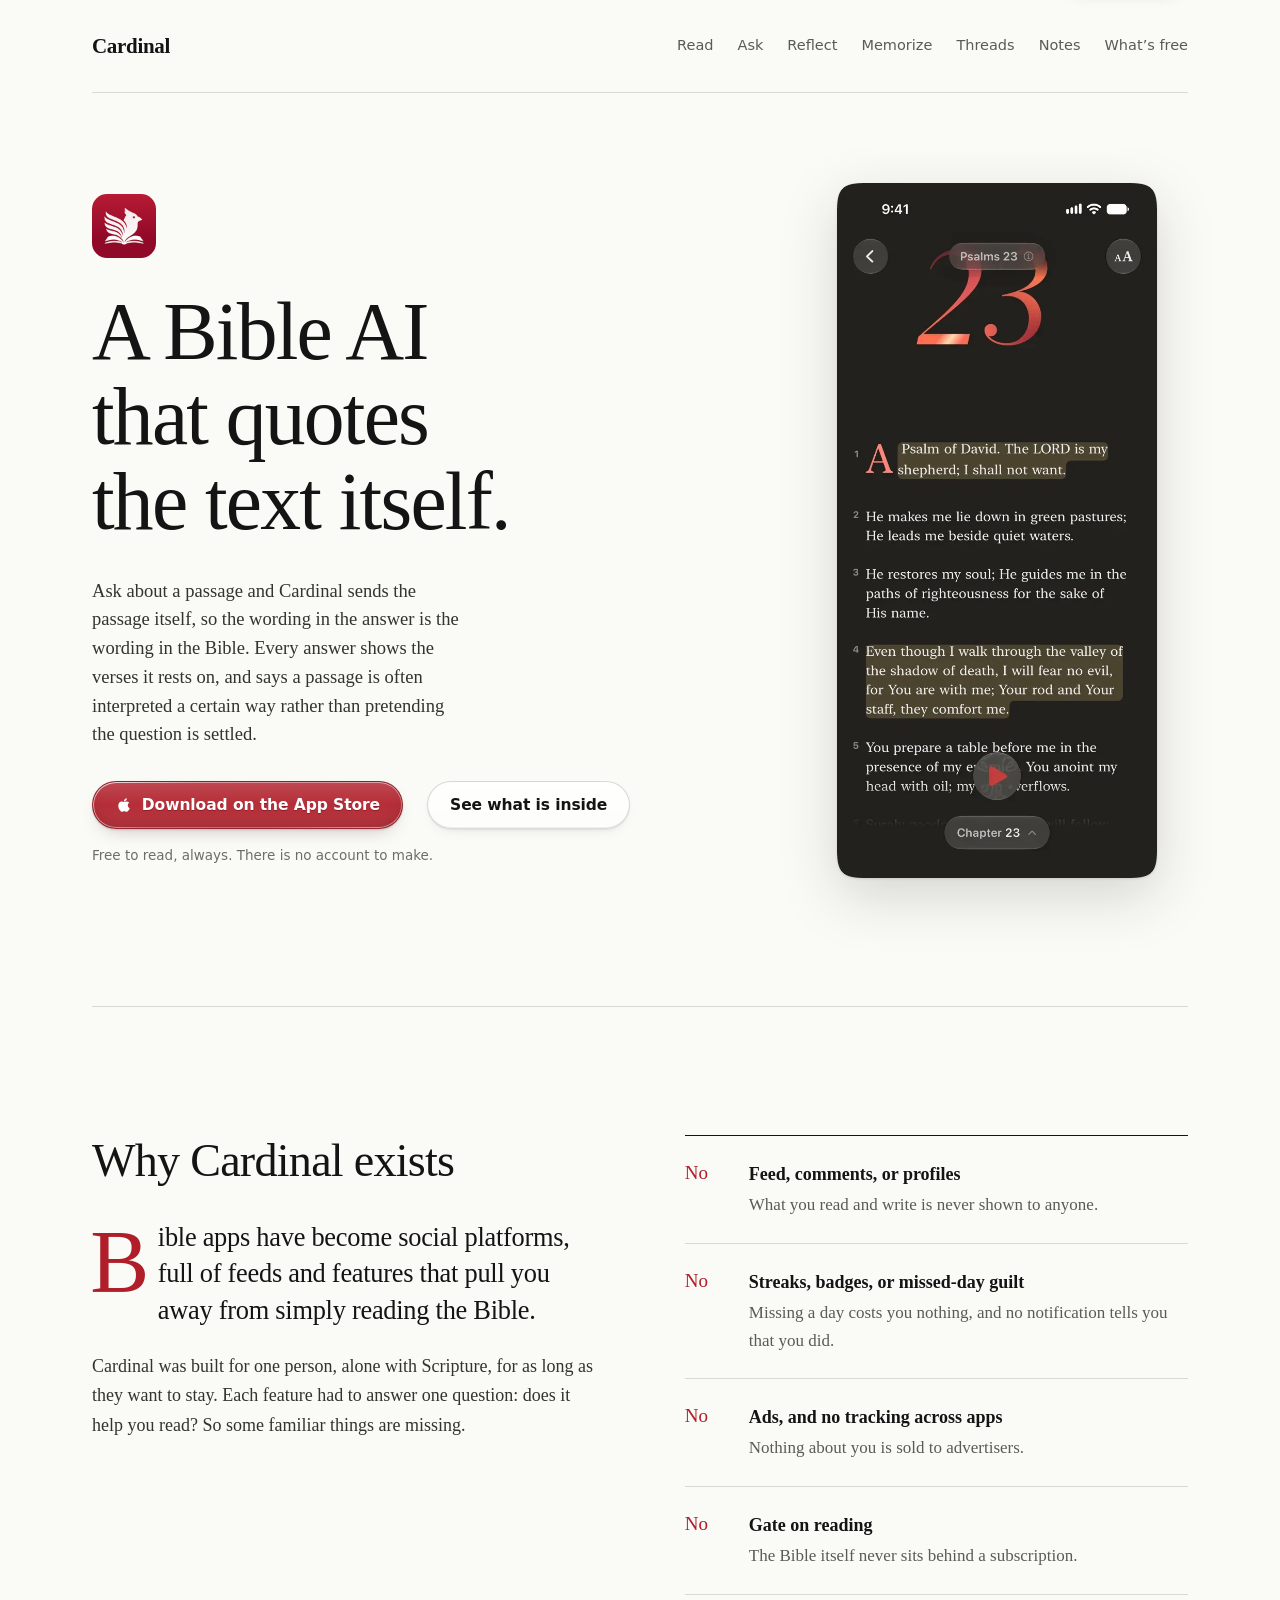
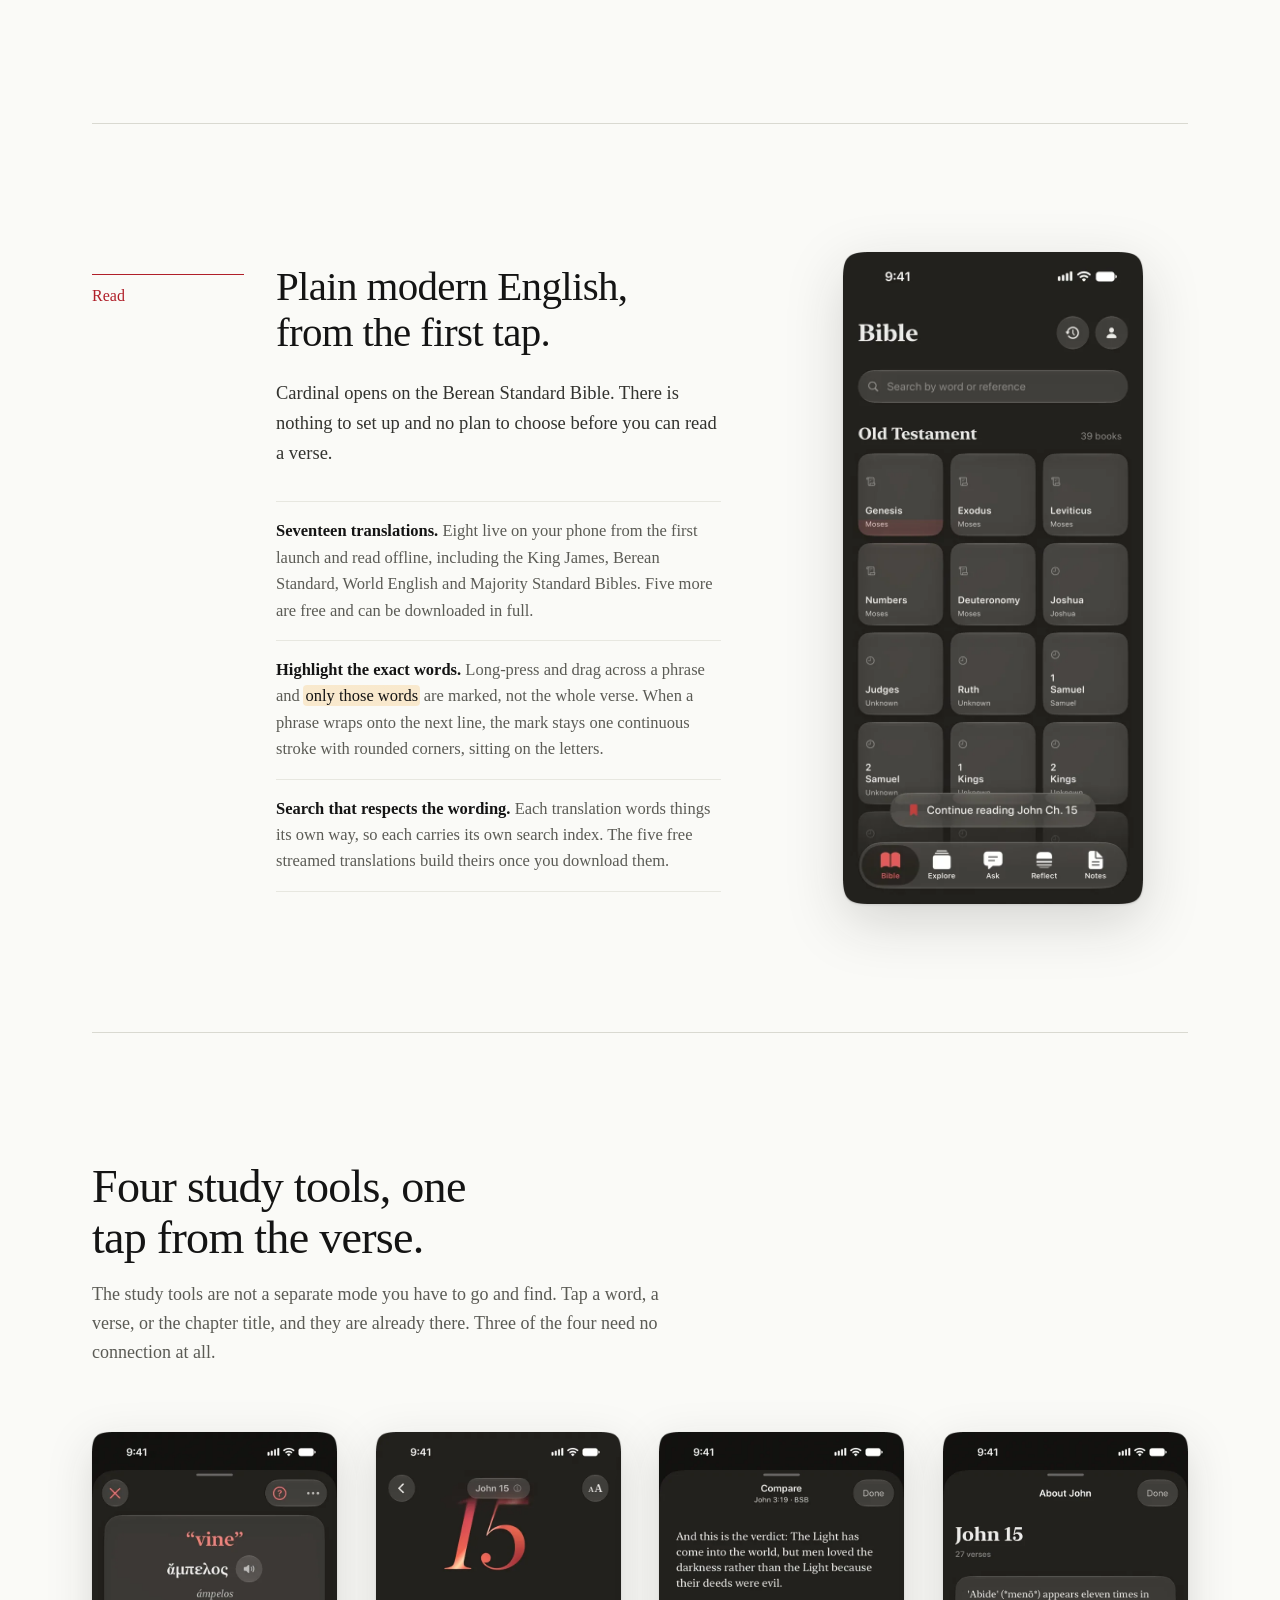
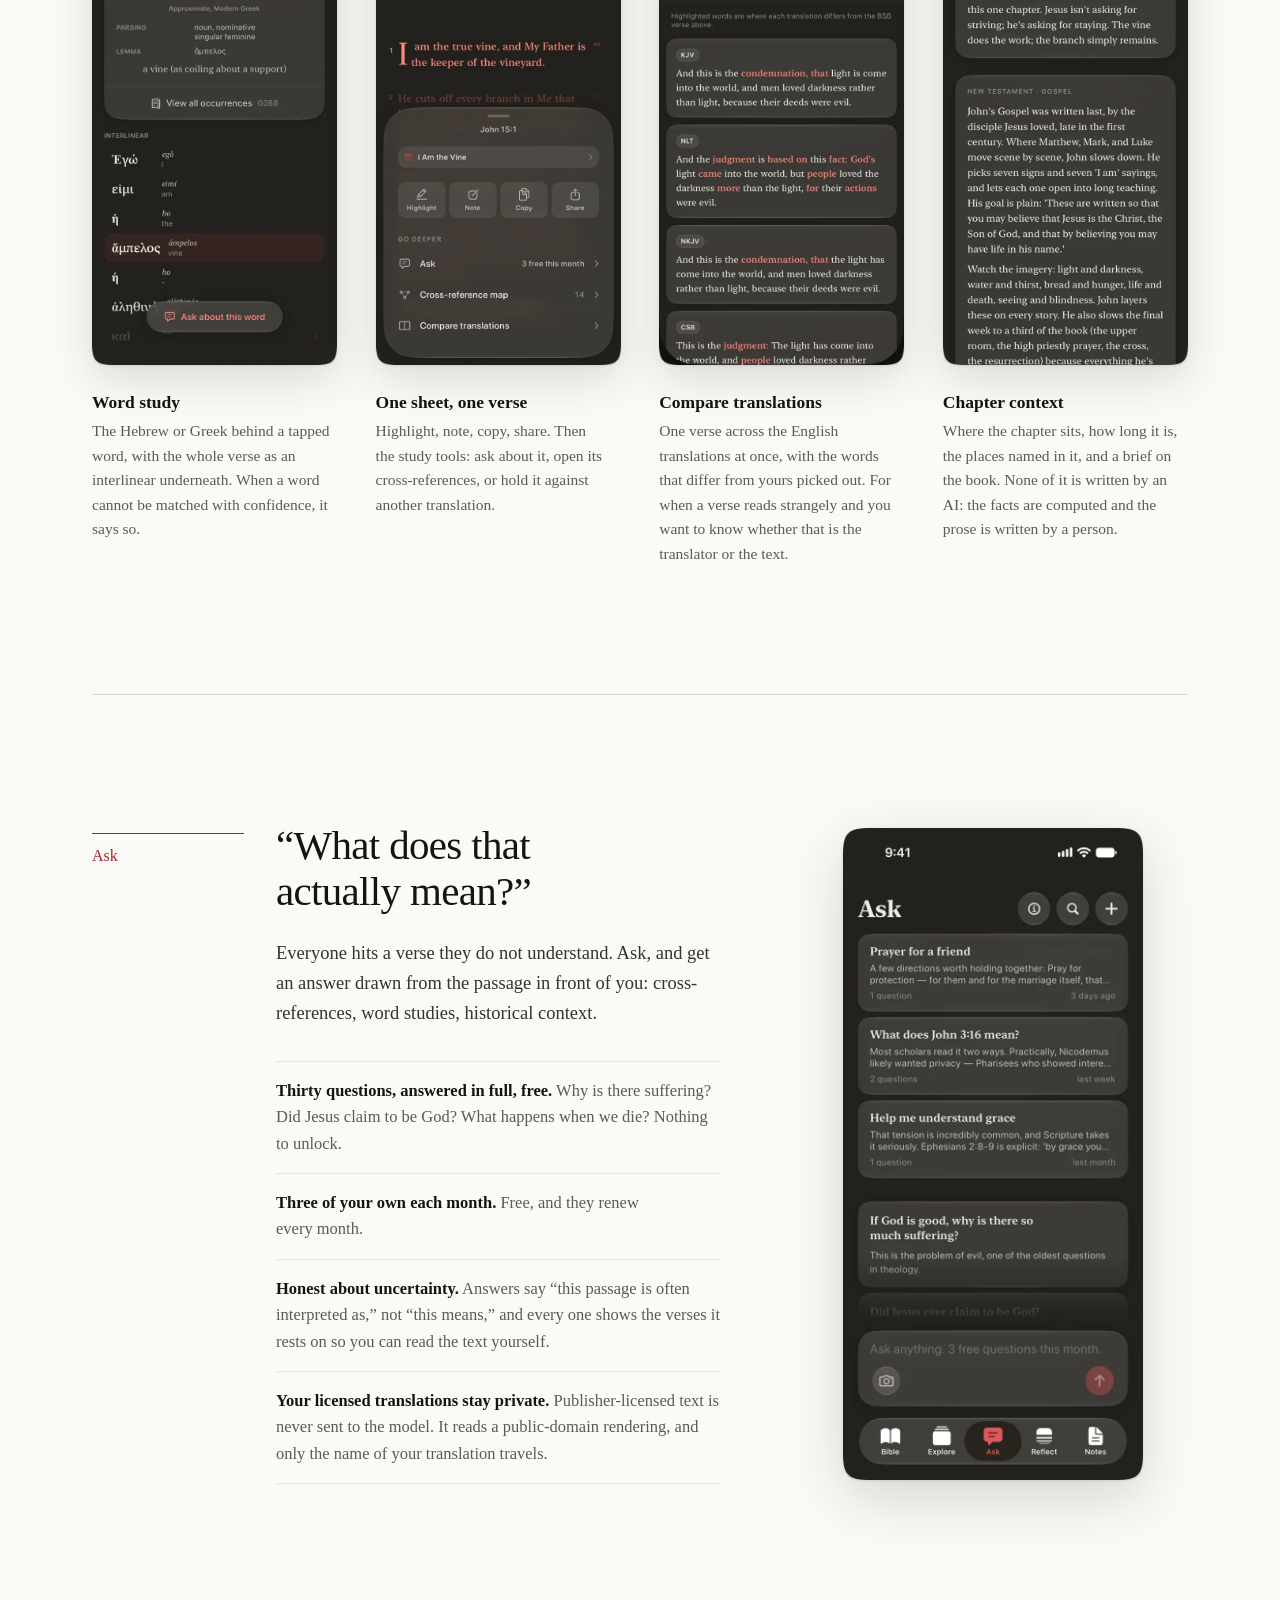
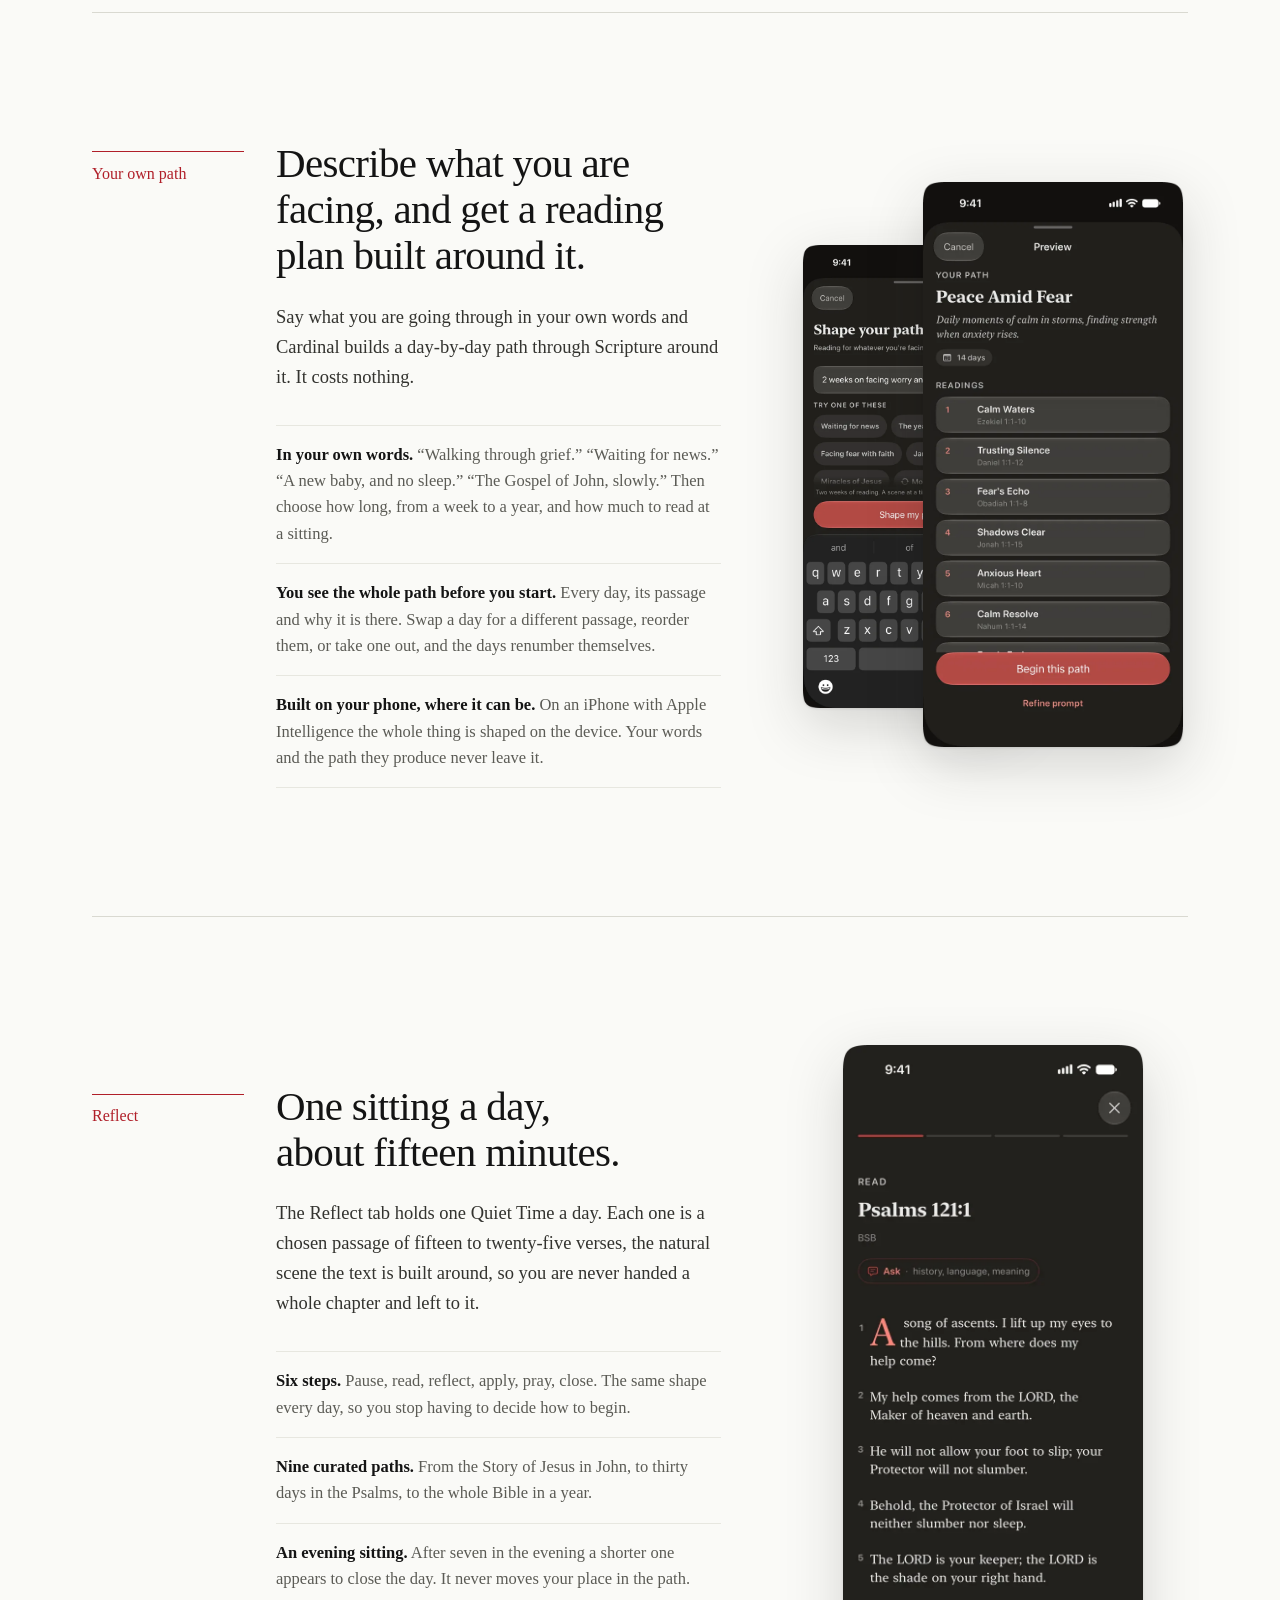
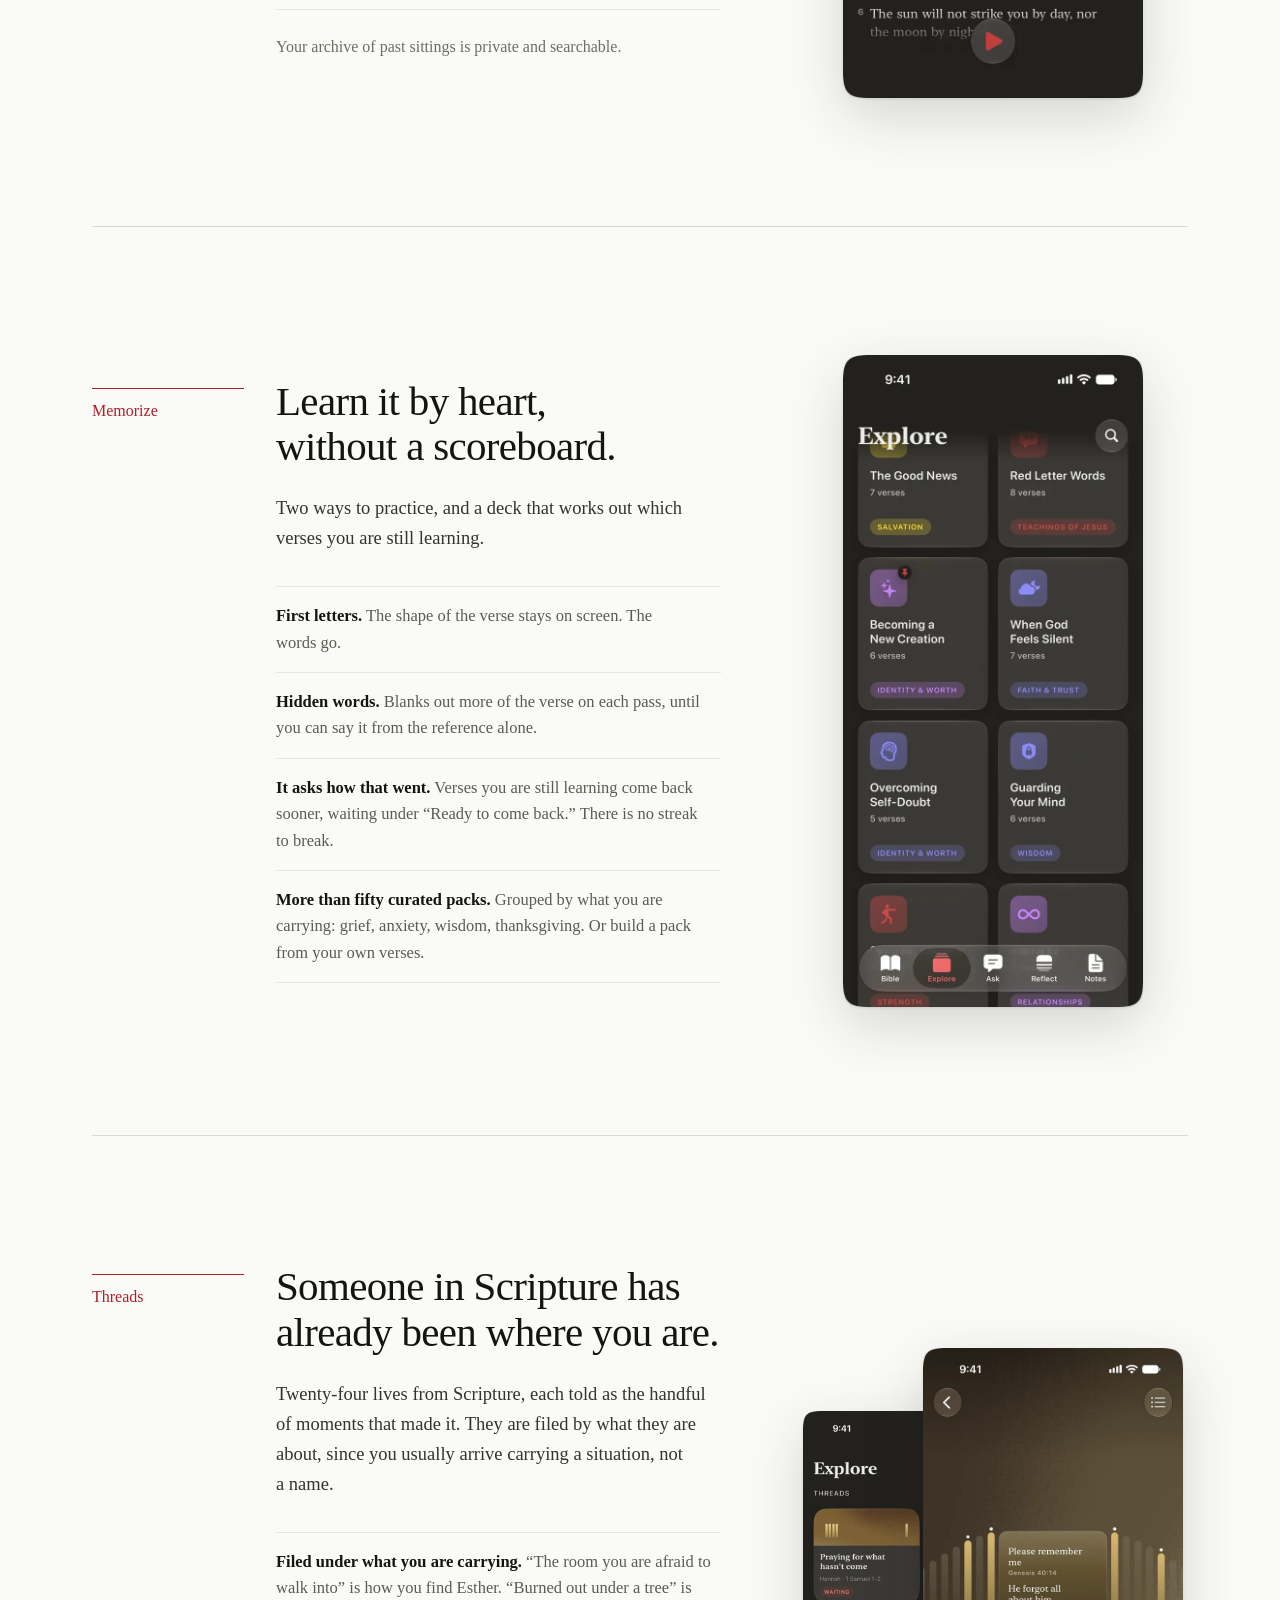
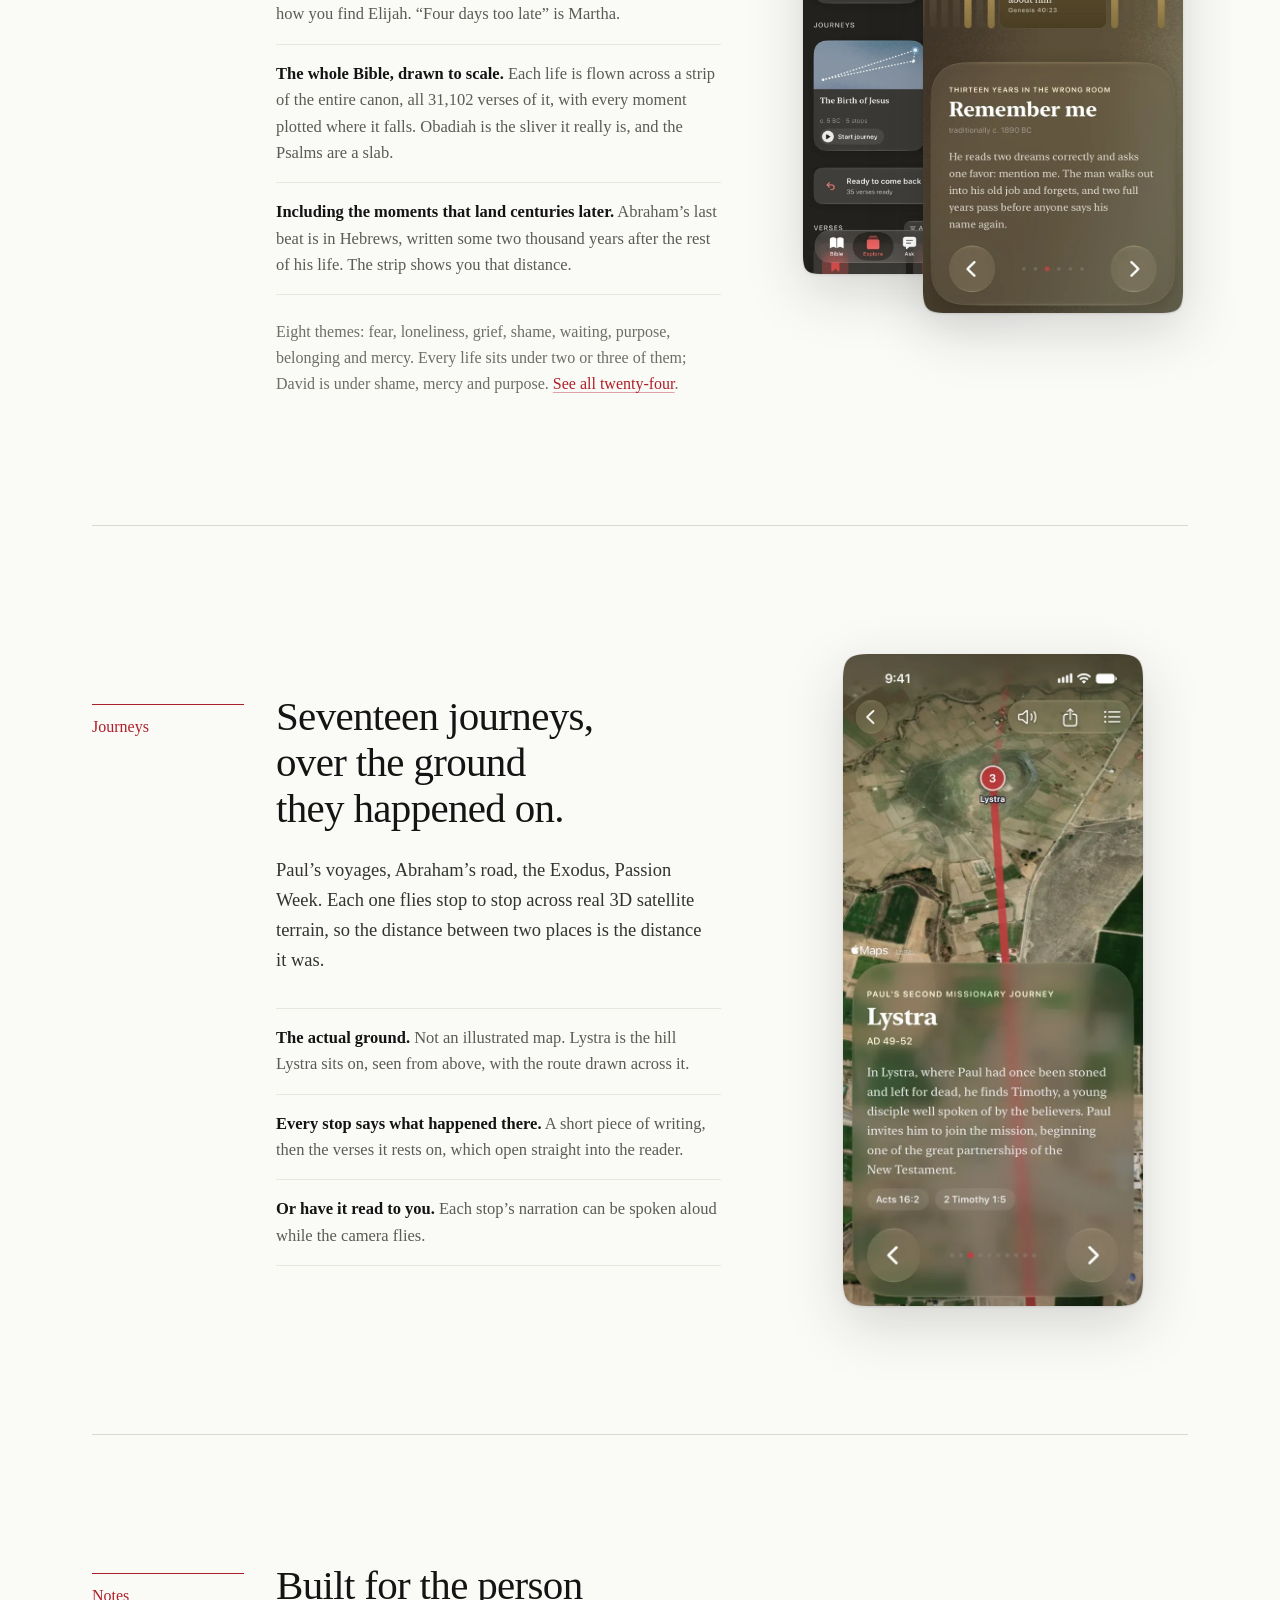
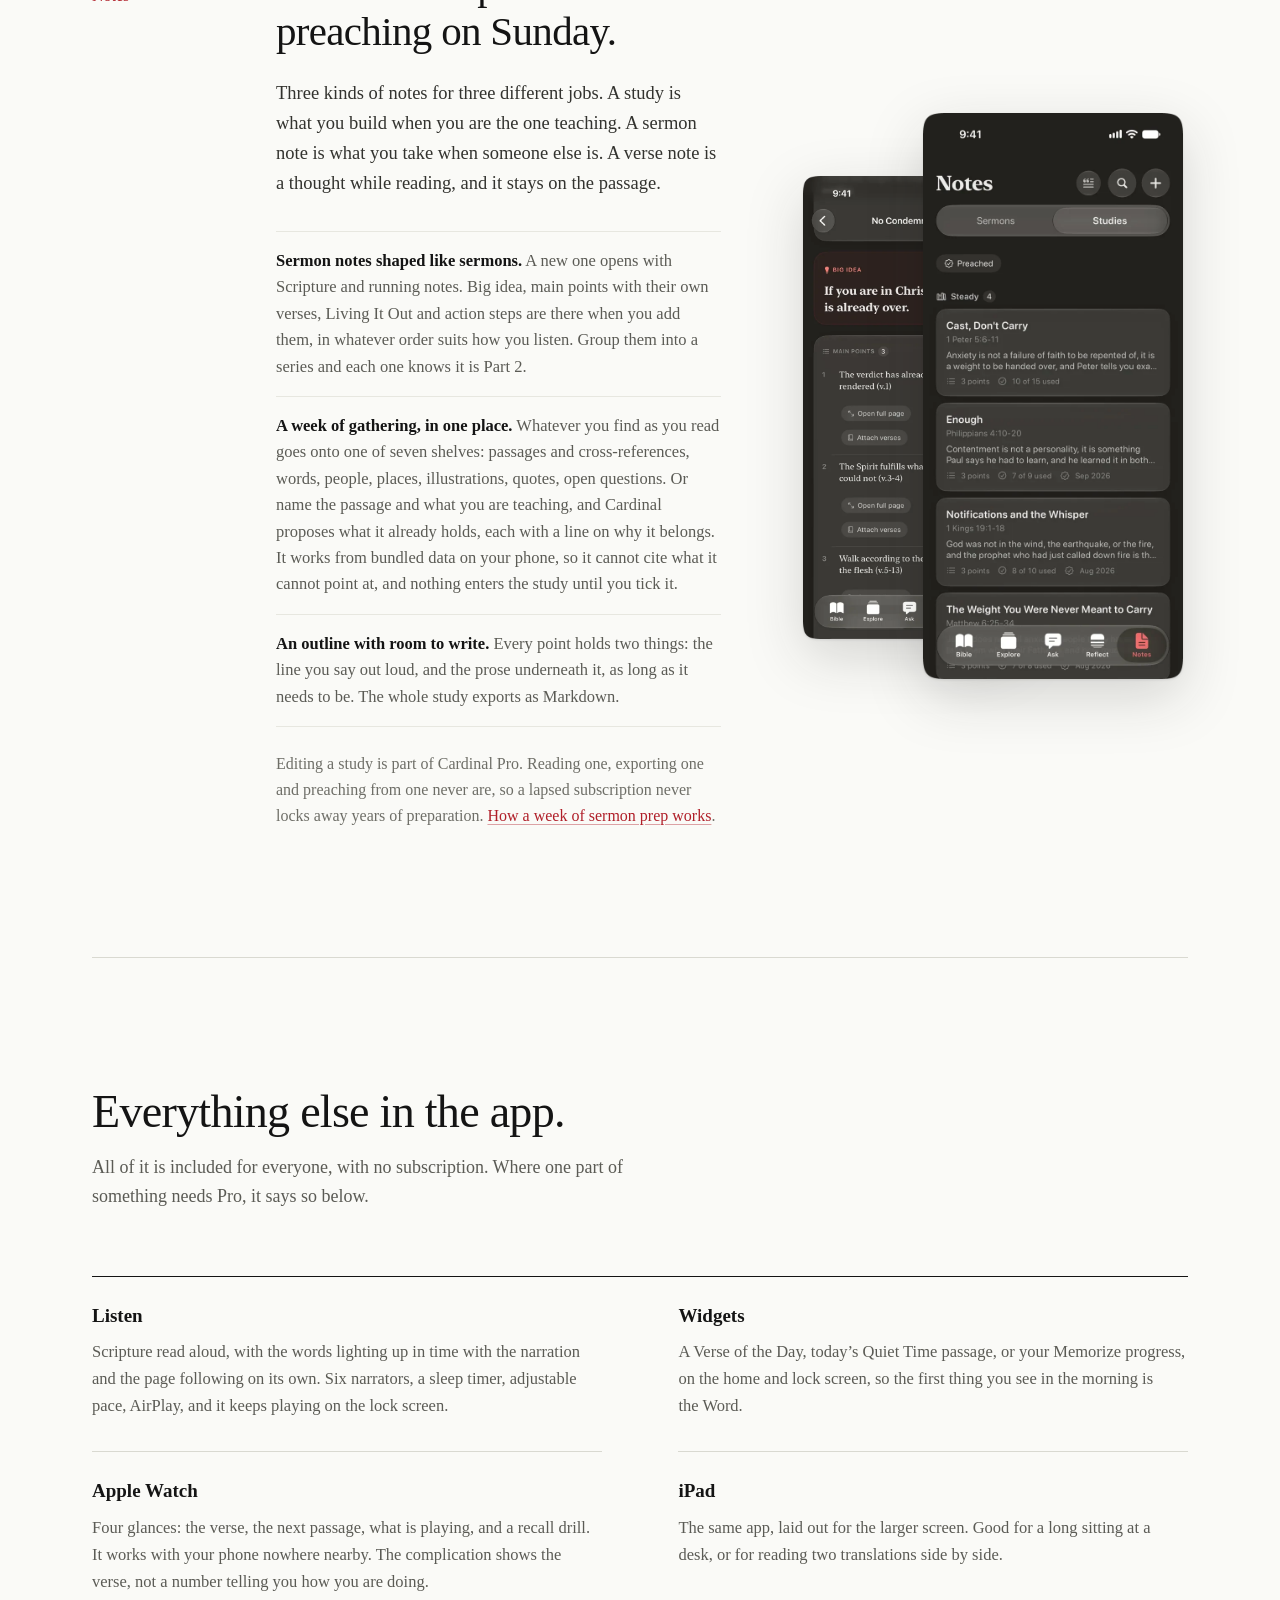
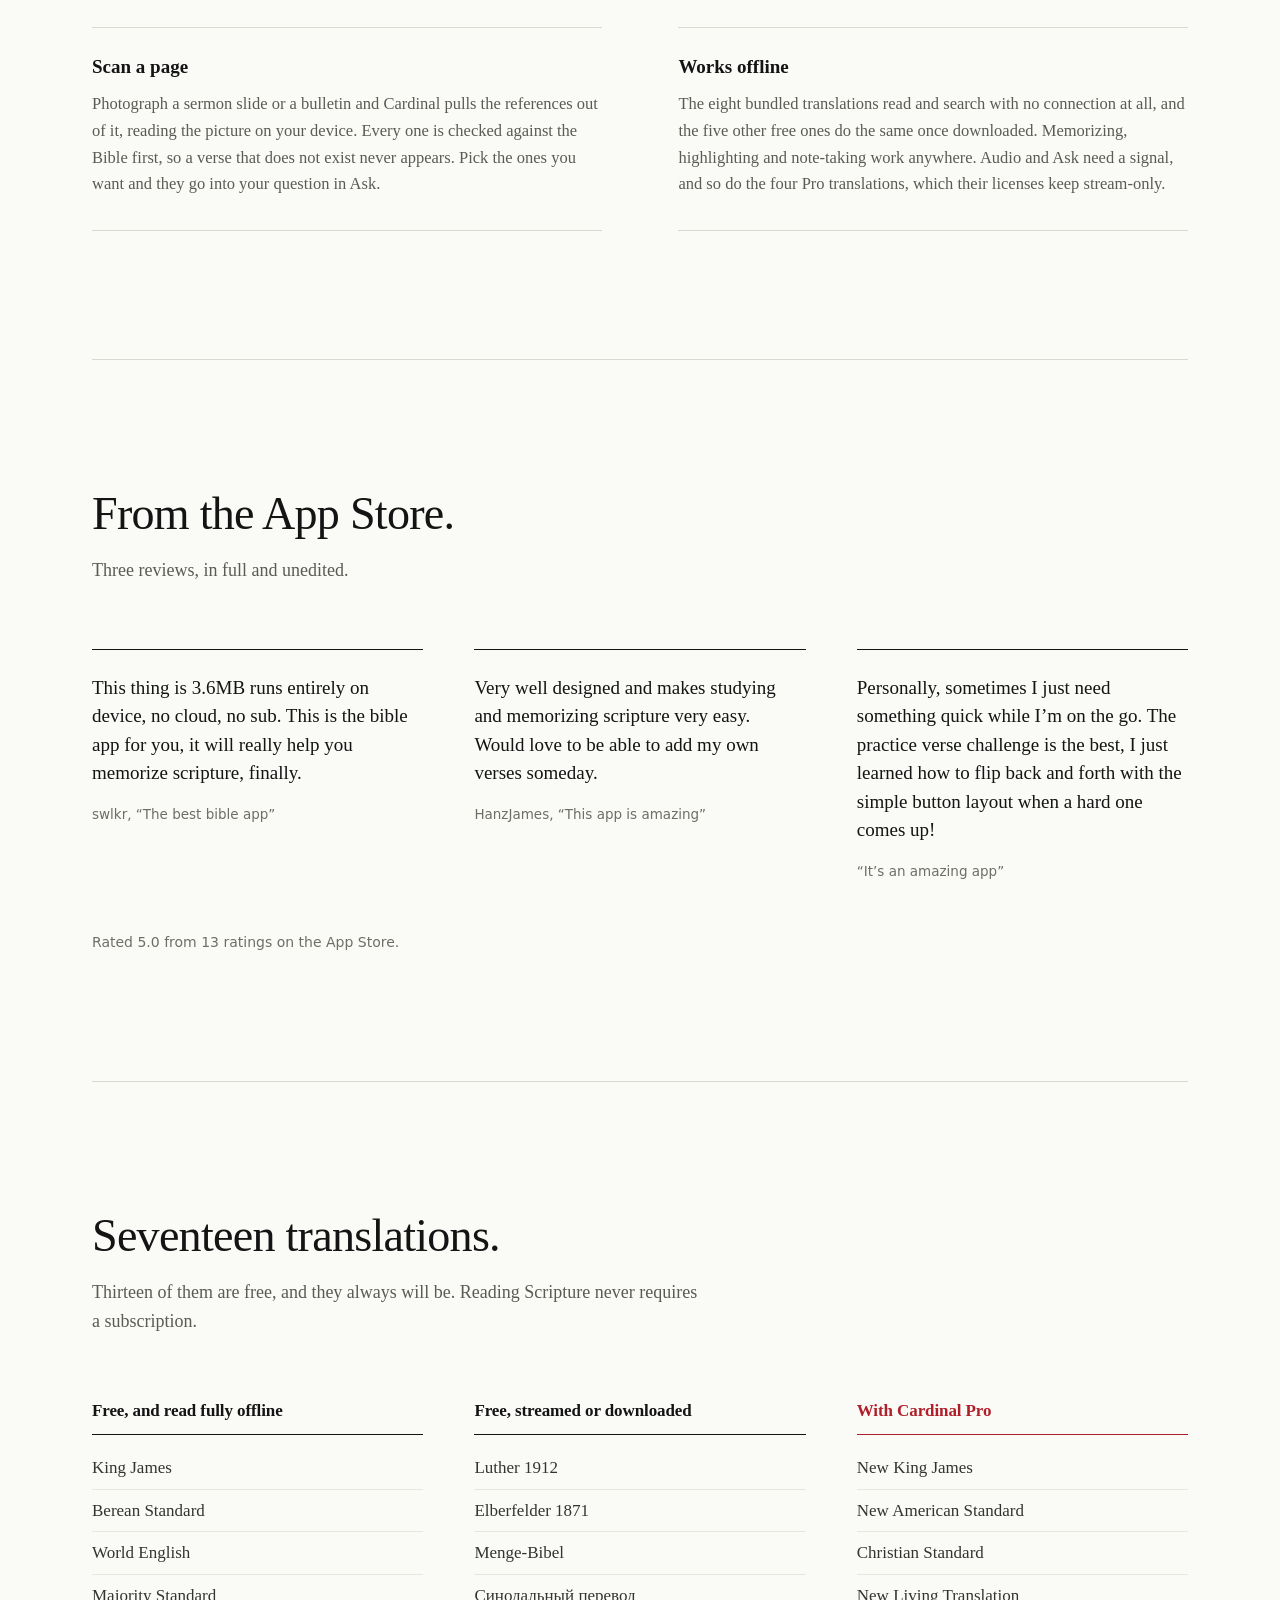
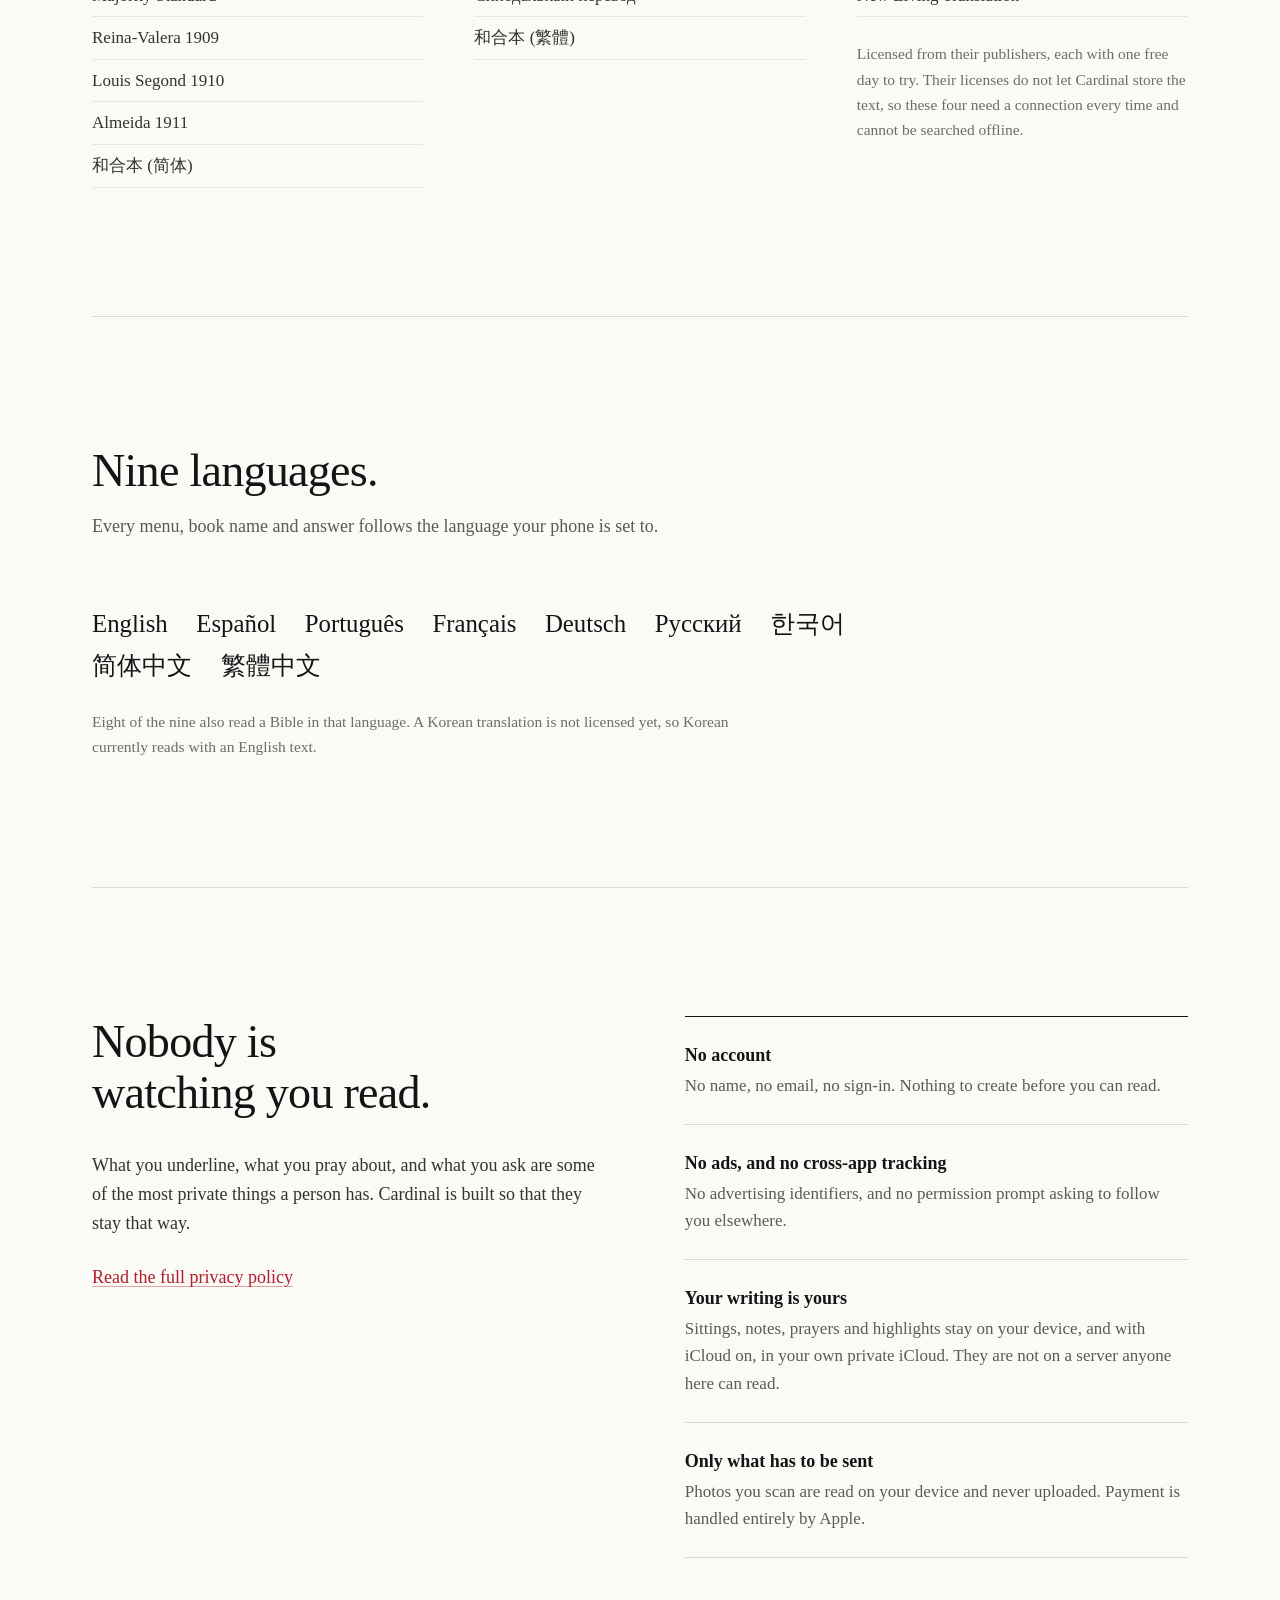
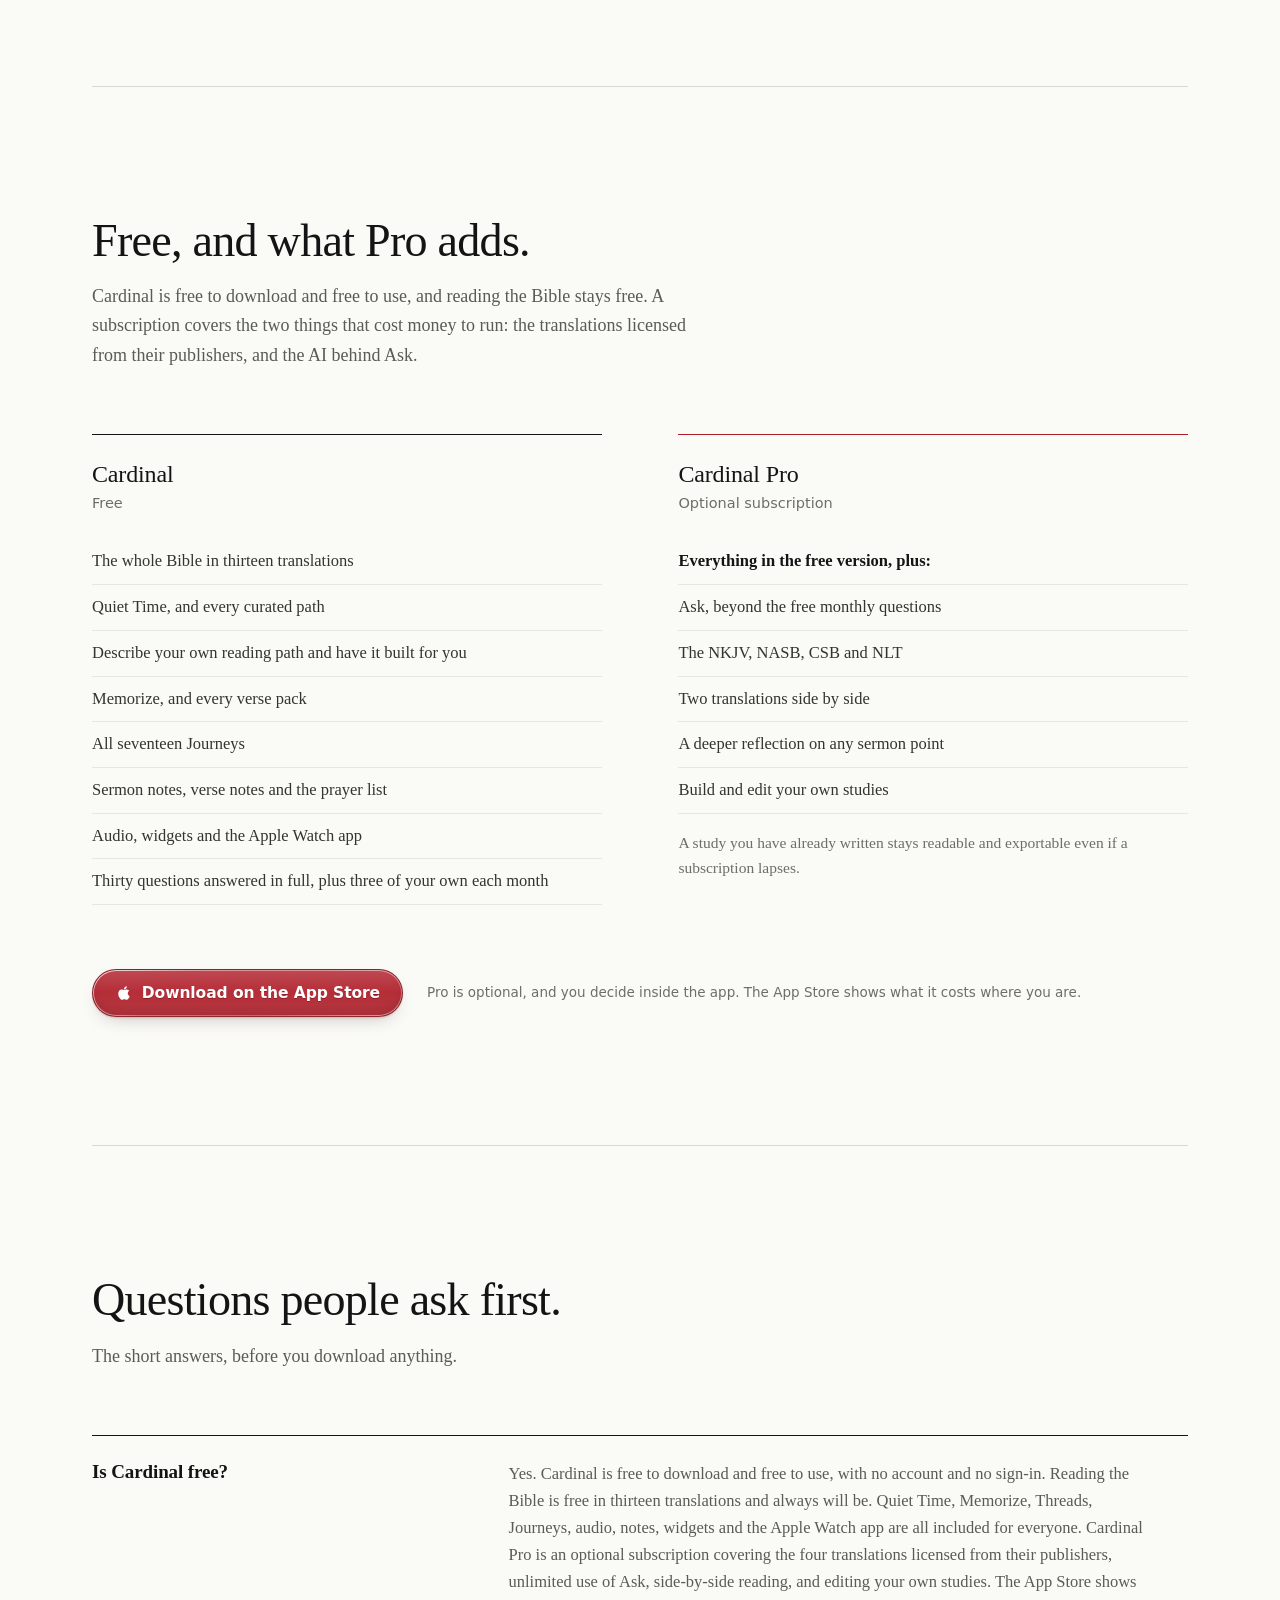
==== commit 95bb583a: "Liquid Glass capsule buttons tinted red, matching the app Co-Authored-By: Claude Opus 5.5 <noreply@a" ====
--- a/index.html
+++ b/index.html
@@ -224,13 +224,13 @@
     strong { color: var(--ink); font-weight: 600; }
 
     /* ---------- Buttons ---------- */
-    /* One button. Ink on paper would be quieter; red is used here because
-       it is the one action the page exists for. Flat, no glow, no lift. */
+    /* Capsule buttons in the app's Liquid Glass style, tinted red for the
+       one action the page exists for. No glow, no lift. */
     .btn {
       display: inline-flex; align-items: center; justify-content: center; gap: 0.55rem;
       min-height: 48px;
       padding: 0 22px;
-      border-radius: 6px;
+      border-radius: 999px;
       font-family: var(--sans);
       font-size: 15.5px; font-weight: 600;
       letter-spacing: -0.005em;
@@ -240,8 +240,69 @@
     .btn svg { width: 18px; height: 18px; flex: none; }
     .btn-primary { background: var(--red); color: #fff; }
     .btn-primary:hover { background: var(--red-deep); }
-    .btn-ghost { color: var(--ink); padding: 0 4px; text-decoration: underline; text-decoration-color: var(--rule); text-underline-offset: 0.3em; }
-    .btn-ghost:hover { text-decoration-color: var(--ink); }
+    /* The secondary action is clear glass: the same capsule, no tint. */
+    .btn-ghost {
+      color: var(--ink);
+      border-radius: 999px;
+      border: 0.5px solid rgba(20,20,20,0.16);
+      background: linear-gradient(180deg, rgba(255,255,255,0.9), rgba(255,255,255,0.55));
+      box-shadow: inset 0 1px 0.5px rgba(255,255,255,1), inset 0 -1px 0.5px rgba(20,20,20,0.05), 0 1px 2px rgba(20,20,20,0.06), 0 6px 16px -10px rgba(20,20,20,0.18);
+      transition: transform 0.18s cubic-bezier(0.2, 0.8, 0.3, 1), background-color 0.2s ease;
+    }
+    .btn-ghost:hover { background: rgba(255,255,255,0.95); }
+    .btn-ghost:active { transform: scale(0.97); }
+
+    /* ---------- Liquid Glass ----------
+       Capsule buttons tinted Cardinal red, matching the app's iOS 26 controls.
+       The glass is drawn rather than blurred: a translucent red body, a bright
+       specular rim along the top edge, a softer one along the bottom, and a
+       curved sheen that reads as the surface bending light. The page behind is
+       flat paper, so a backdrop blur alone would show nothing. */
+    .btn-primary {
+      position: relative;
+      isolation: isolate;
+      overflow: hidden;
+      border-radius: 999px;
+      color: #fff;
+      border: 0.5px solid rgba(110, 12, 20, 0.55);
+      background:
+        linear-gradient(180deg, rgba(255,255,255,0.13) 0%, rgba(255,255,255,0) 48%, rgba(255,255,255,0.05) 100%),
+        rgba(176, 31, 41, 0.93);
+      -webkit-backdrop-filter: blur(14px) saturate(180%);
+      backdrop-filter: blur(14px) saturate(180%);
+      box-shadow:
+        inset 0 1px 0.5px rgba(255,255,255,0.35),
+        inset 0 -1px 0.5px rgba(255,255,255,0.22),
+        inset 0 0 0 0.5px rgba(255,255,255,0.18),
+        inset 0 -10px 18px -12px rgba(70, 0, 8, 0.45),
+        0 1px 2px rgba(40, 10, 12, 0.16),
+        0 8px 20px -10px rgba(40, 10, 12, 0.30);
+      text-shadow: 0 0.5px 0 rgba(70, 0, 8, 0.35);
+      transition: background-color 0.2s ease, box-shadow 0.2s ease, transform 0.18s cubic-bezier(0.2, 0.8, 0.3, 1);
+    }
+    .btn-primary::before {
+      content: "";
+      position: absolute;
+      inset: 0;
+      padding: 1px;
+      border-radius: inherit;
+      background: linear-gradient(140deg, rgba(255,255,255,0.75), rgba(255,255,255,0.08) 28%, rgba(255,255,255,0) 60%, rgba(255,255,255,0.35));
+      -webkit-mask: linear-gradient(#000 0 0) content-box, linear-gradient(#000 0 0);
+      -webkit-mask-composite: xor;
+      mask: linear-gradient(#000 0 0) content-box exclude, linear-gradient(#000 0 0);
+      z-index: 1;
+      pointer-events: none;
+    }
+    .btn-primary:hover {
+      background:
+        linear-gradient(180deg, rgba(255,255,255,0.17) 0%, rgba(255,255,255,0) 48%, rgba(255,255,255,0.07) 100%),
+        rgba(160, 26, 36, 0.92);
+    }
+    .btn-primary:active { transform: scale(0.97); }
+    @media (prefers-reduced-transparency: reduce) {
+      .btn-primary { background: #B01F29; -webkit-backdrop-filter: none; backdrop-filter: none; }
+    }
+
 
     /* ---------- Top nav ---------- */
     .topnav {
@@ -589,7 +650,7 @@
       }
       .more-toggle .chev { width: 8px; height: 8px; border-right: 1.6px solid currentColor; border-bottom: 1.6px solid currentColor; transform: translateY(-2px) rotate(45deg); }
       .more-toggle[aria-expanded="true"] .chev { transform: translateY(1px) rotate(-135deg); }
-      .cta-row .btn-primary { width: 100%; }
+      .cta-row .btn { width: 100%; }
     }
 
     @media (prefers-reduced-motion: reduce) {
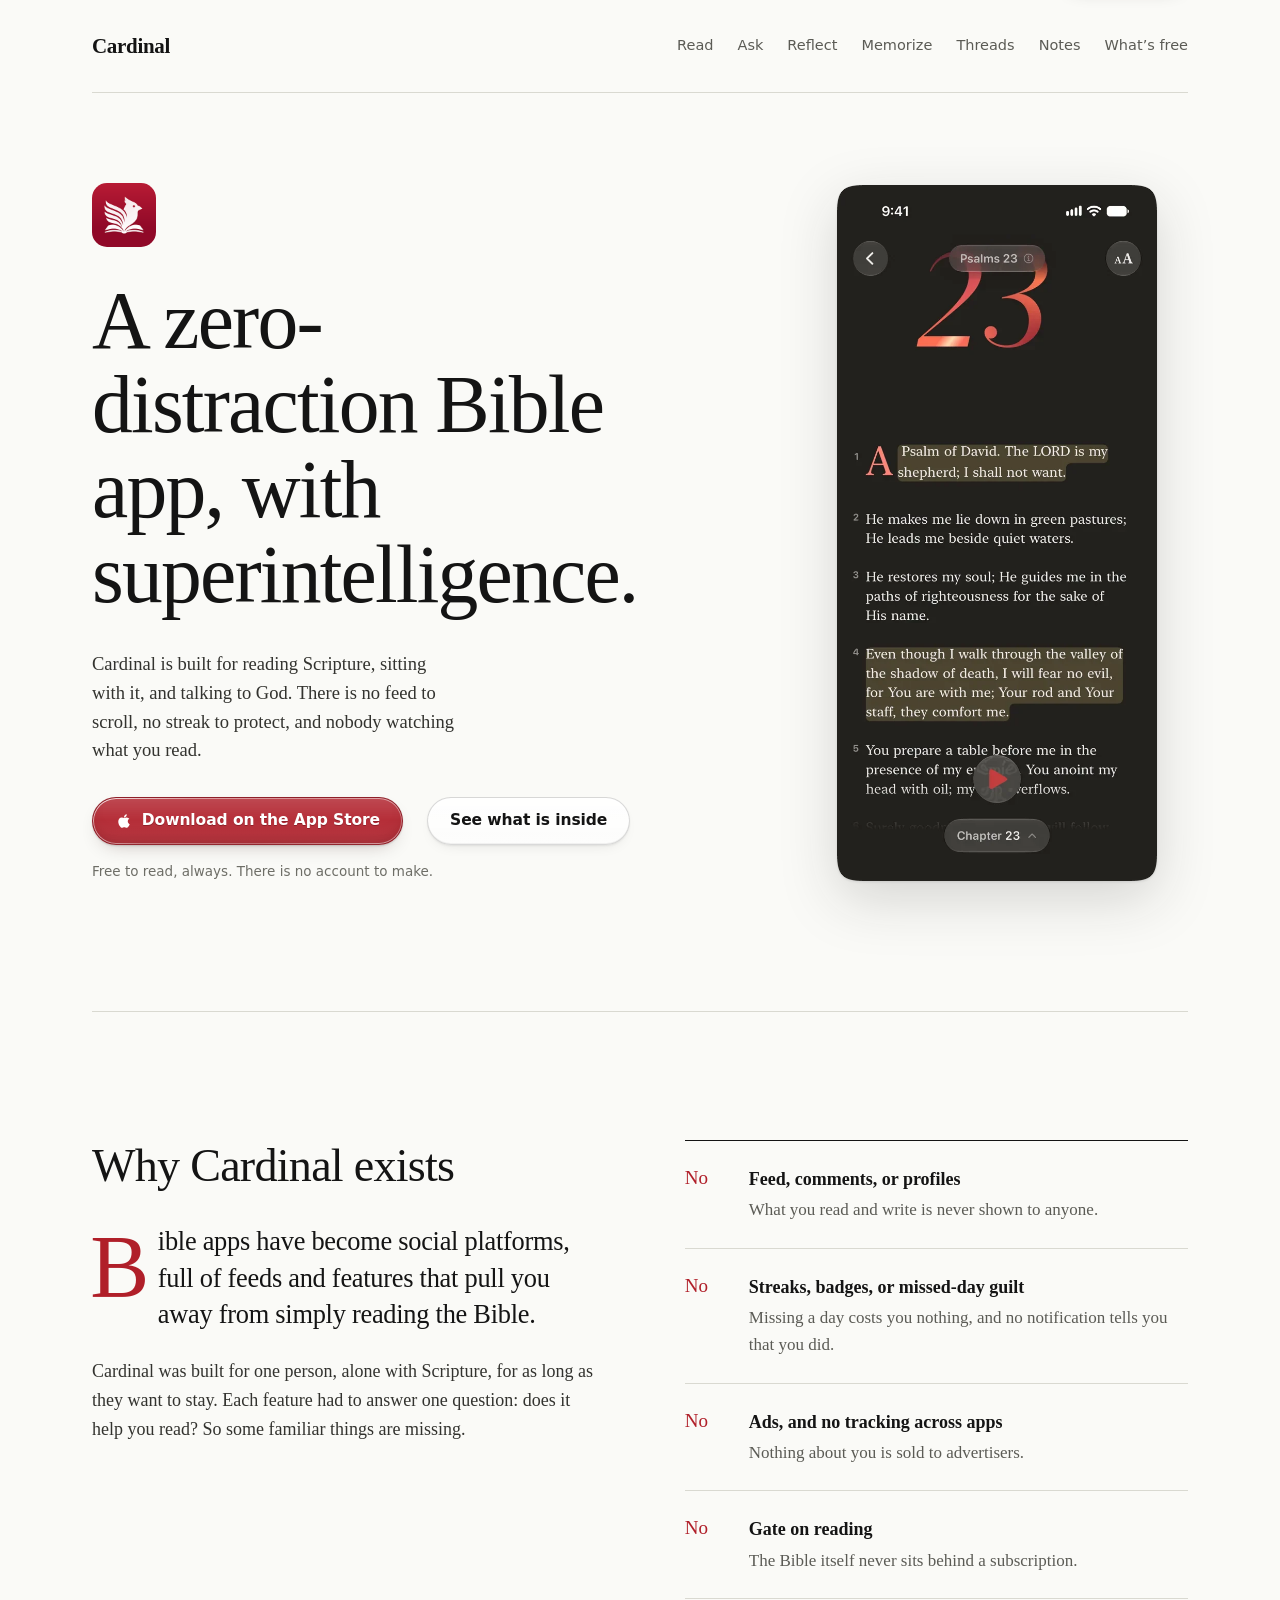
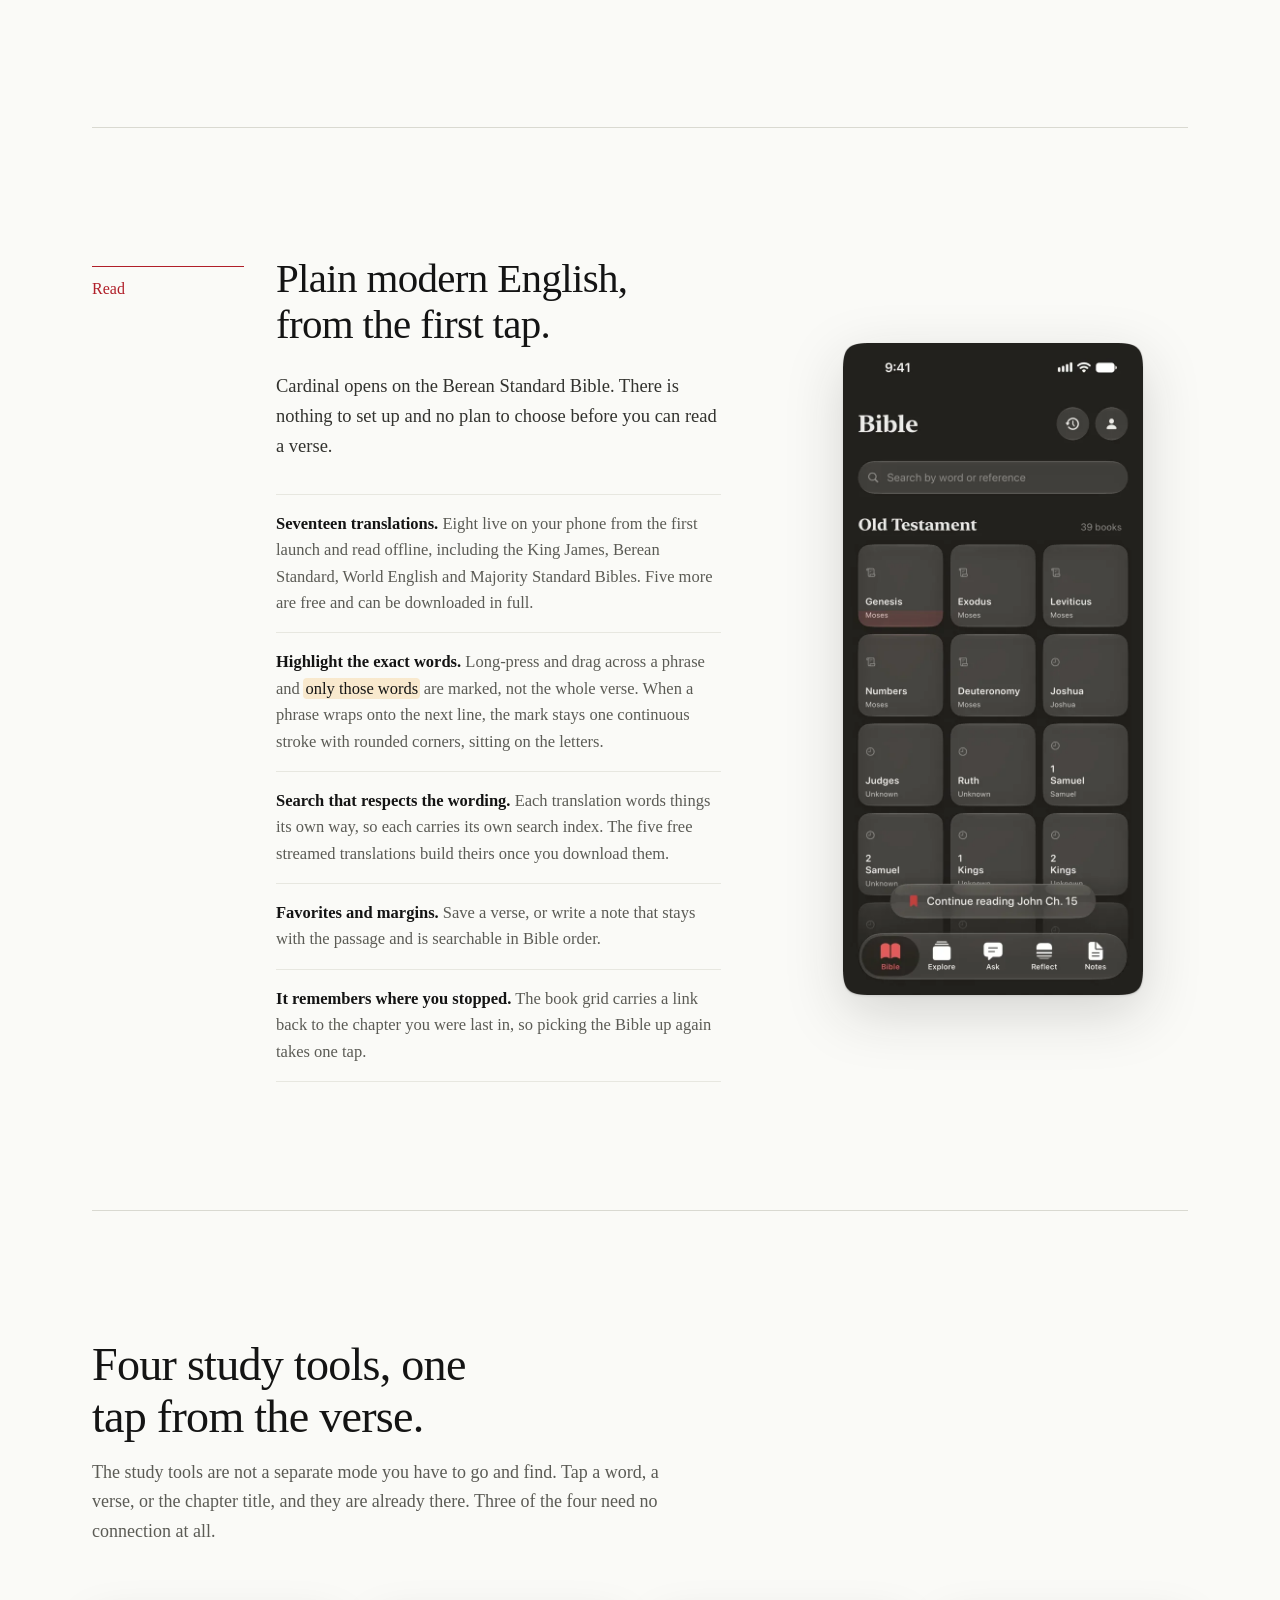
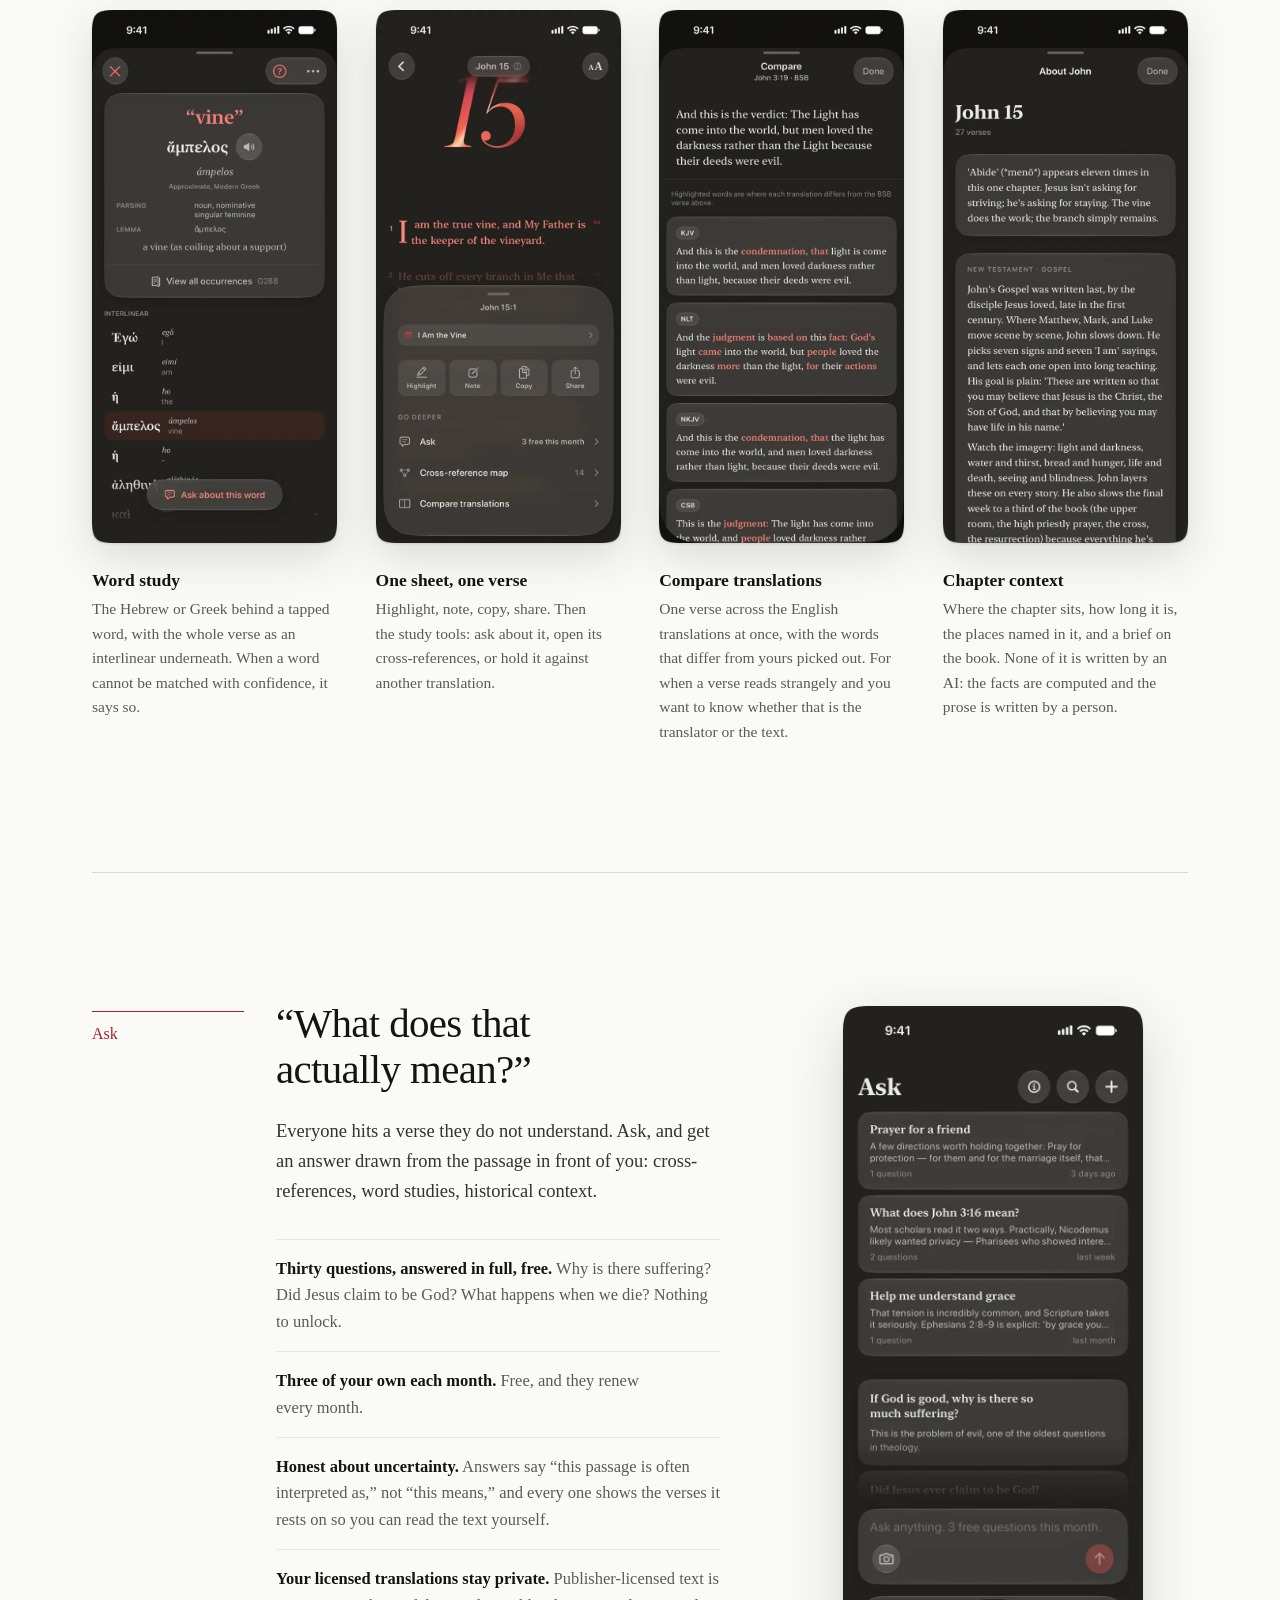
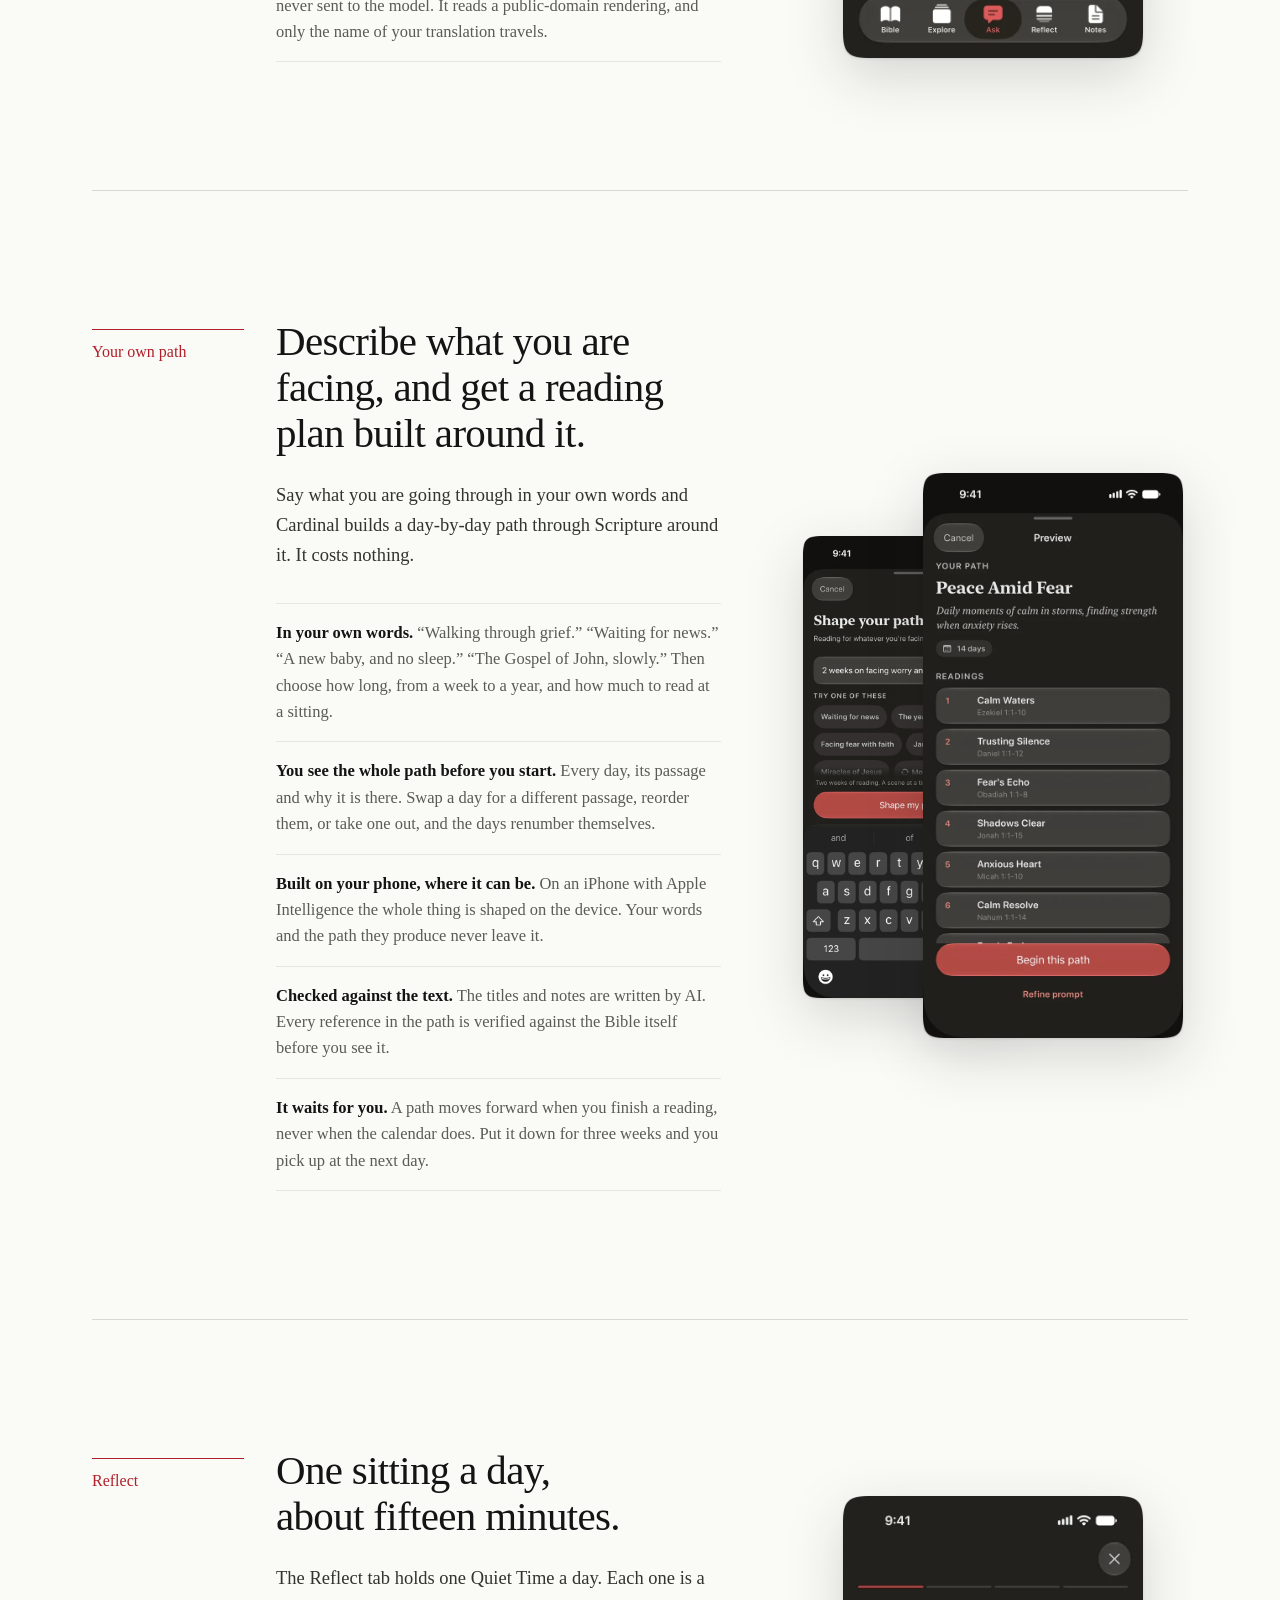
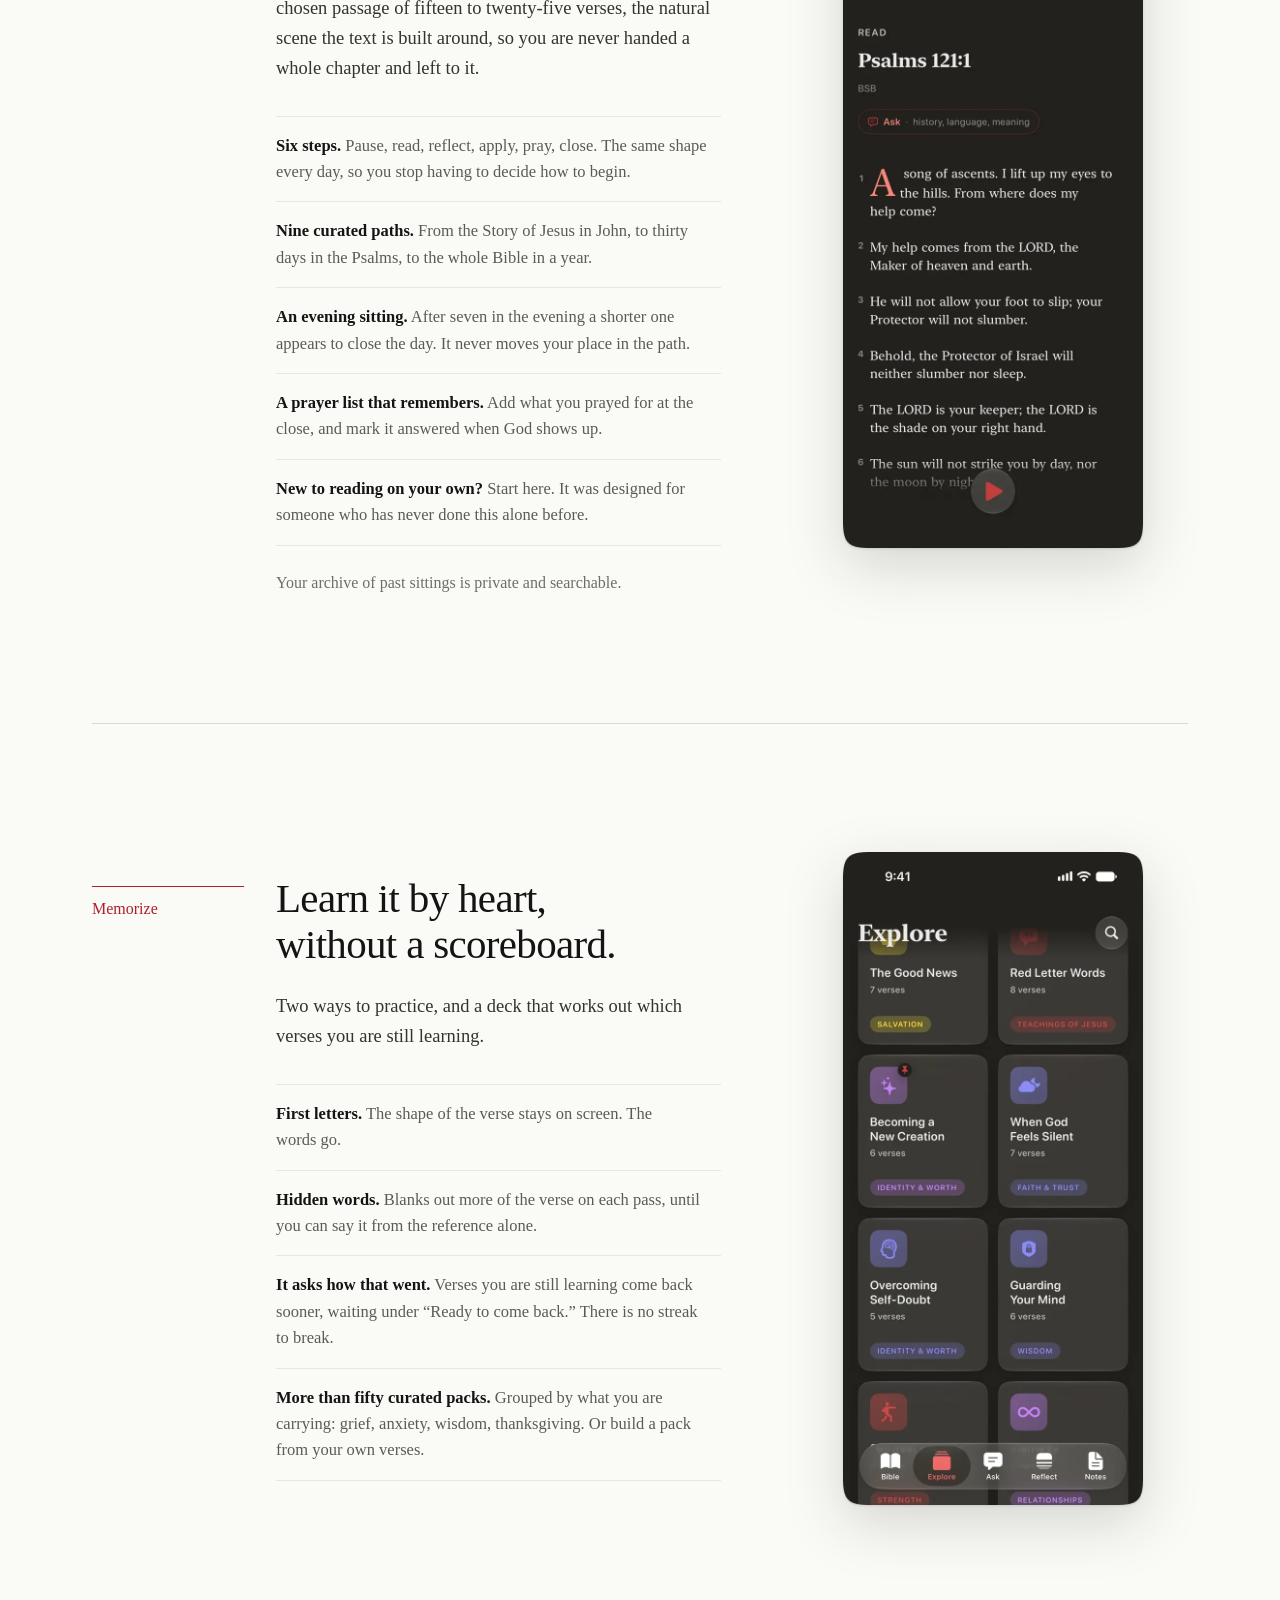
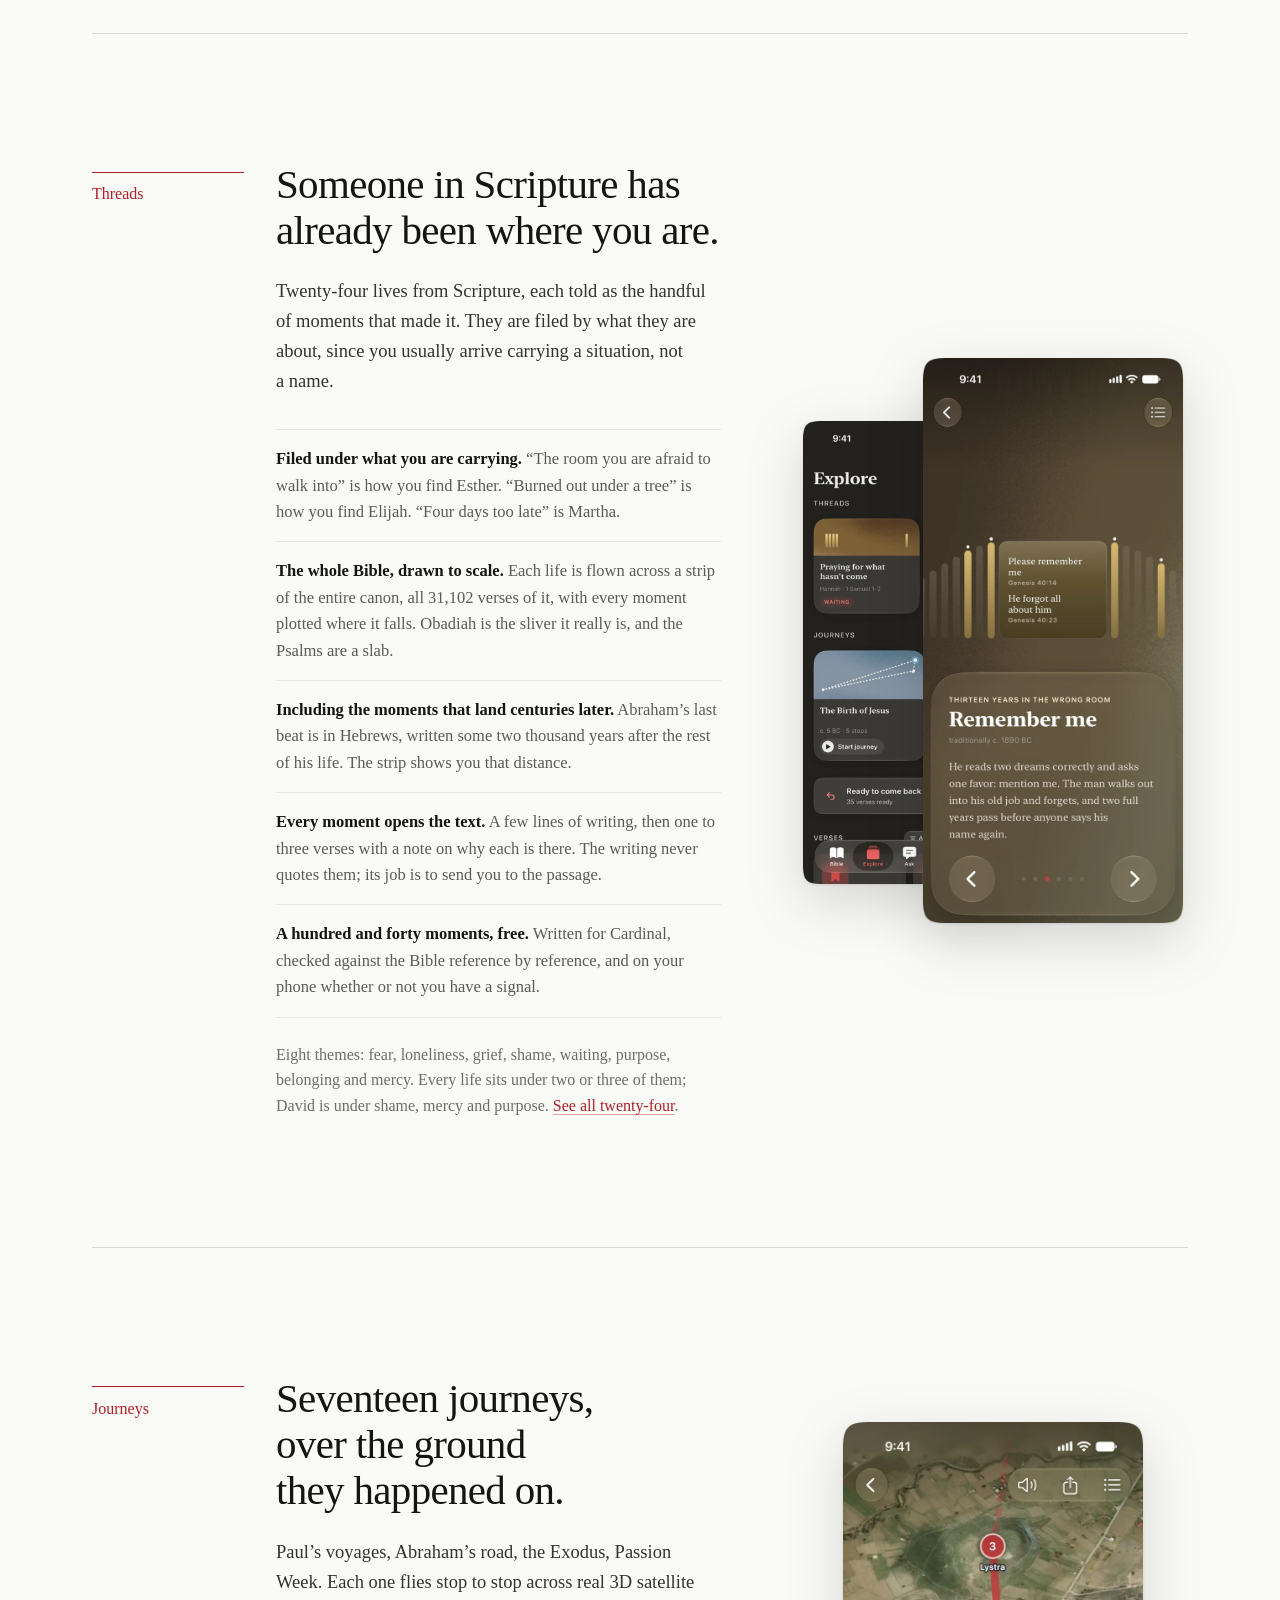
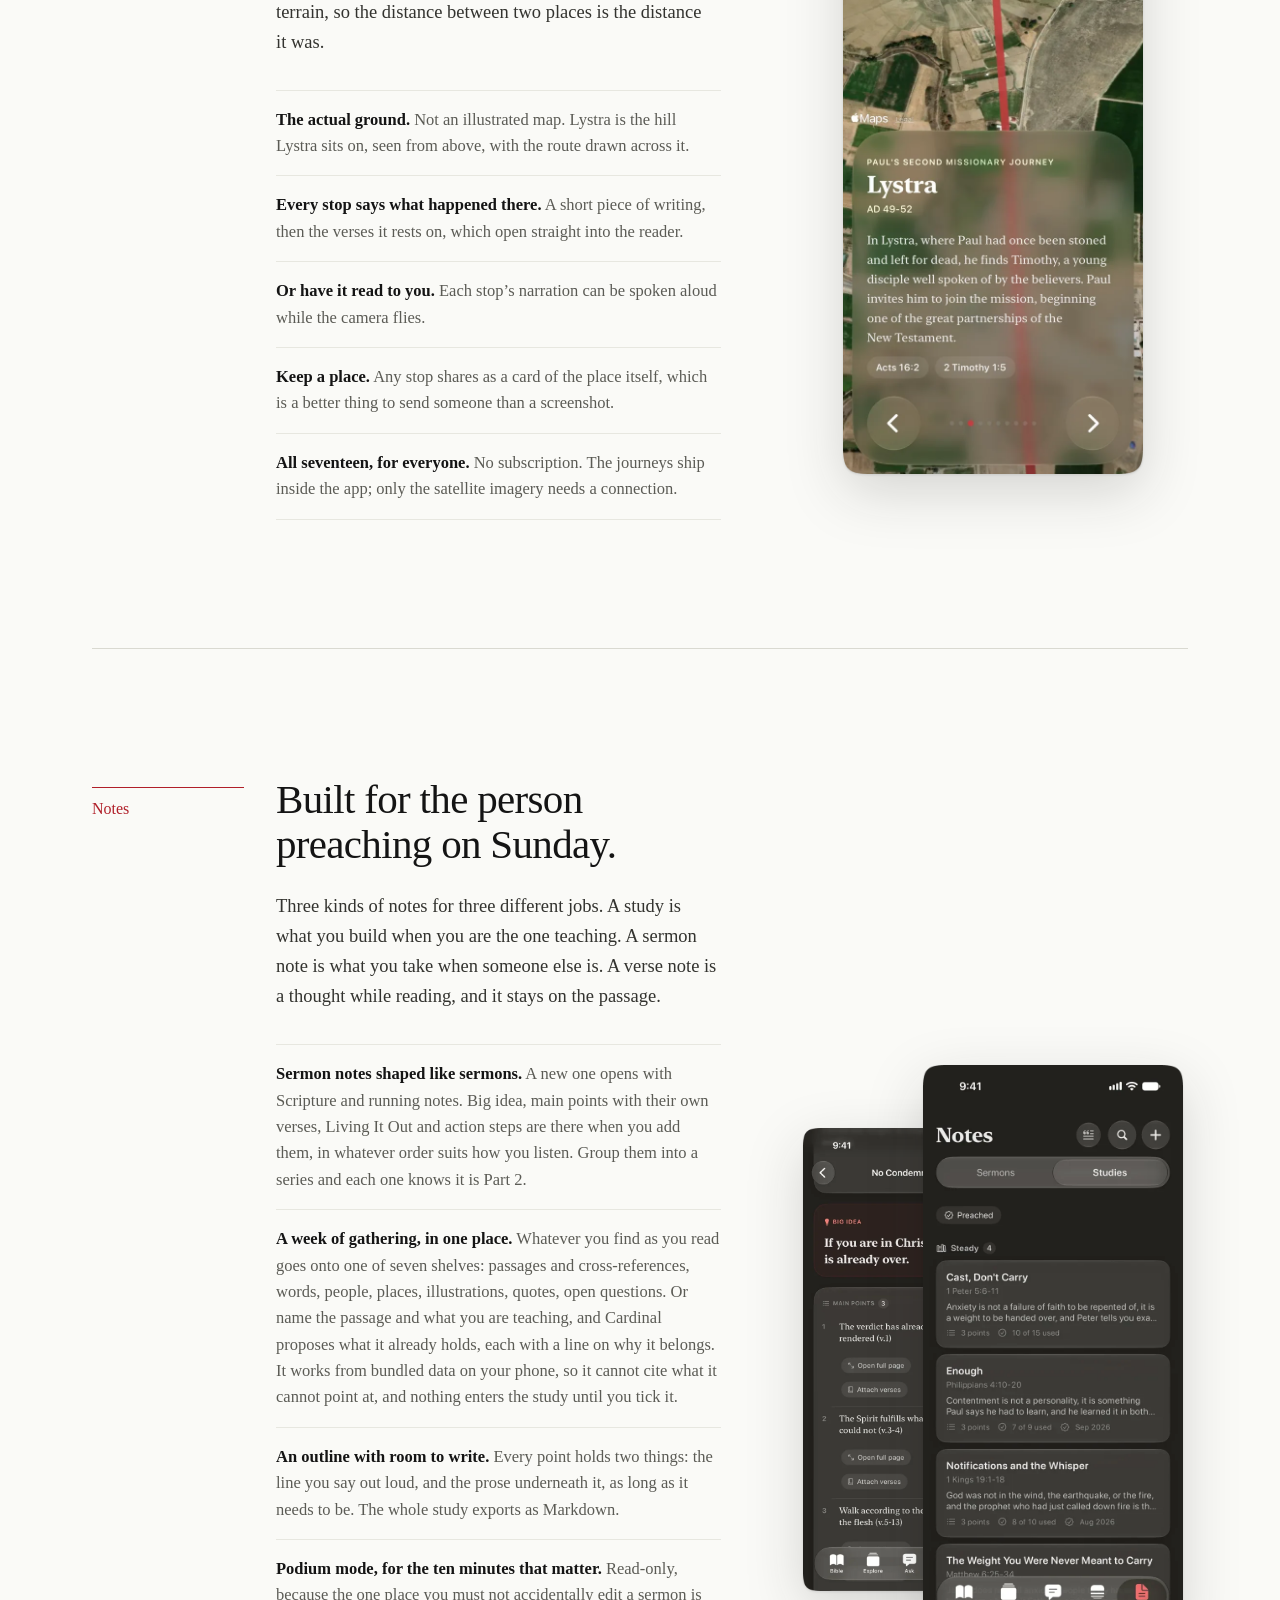
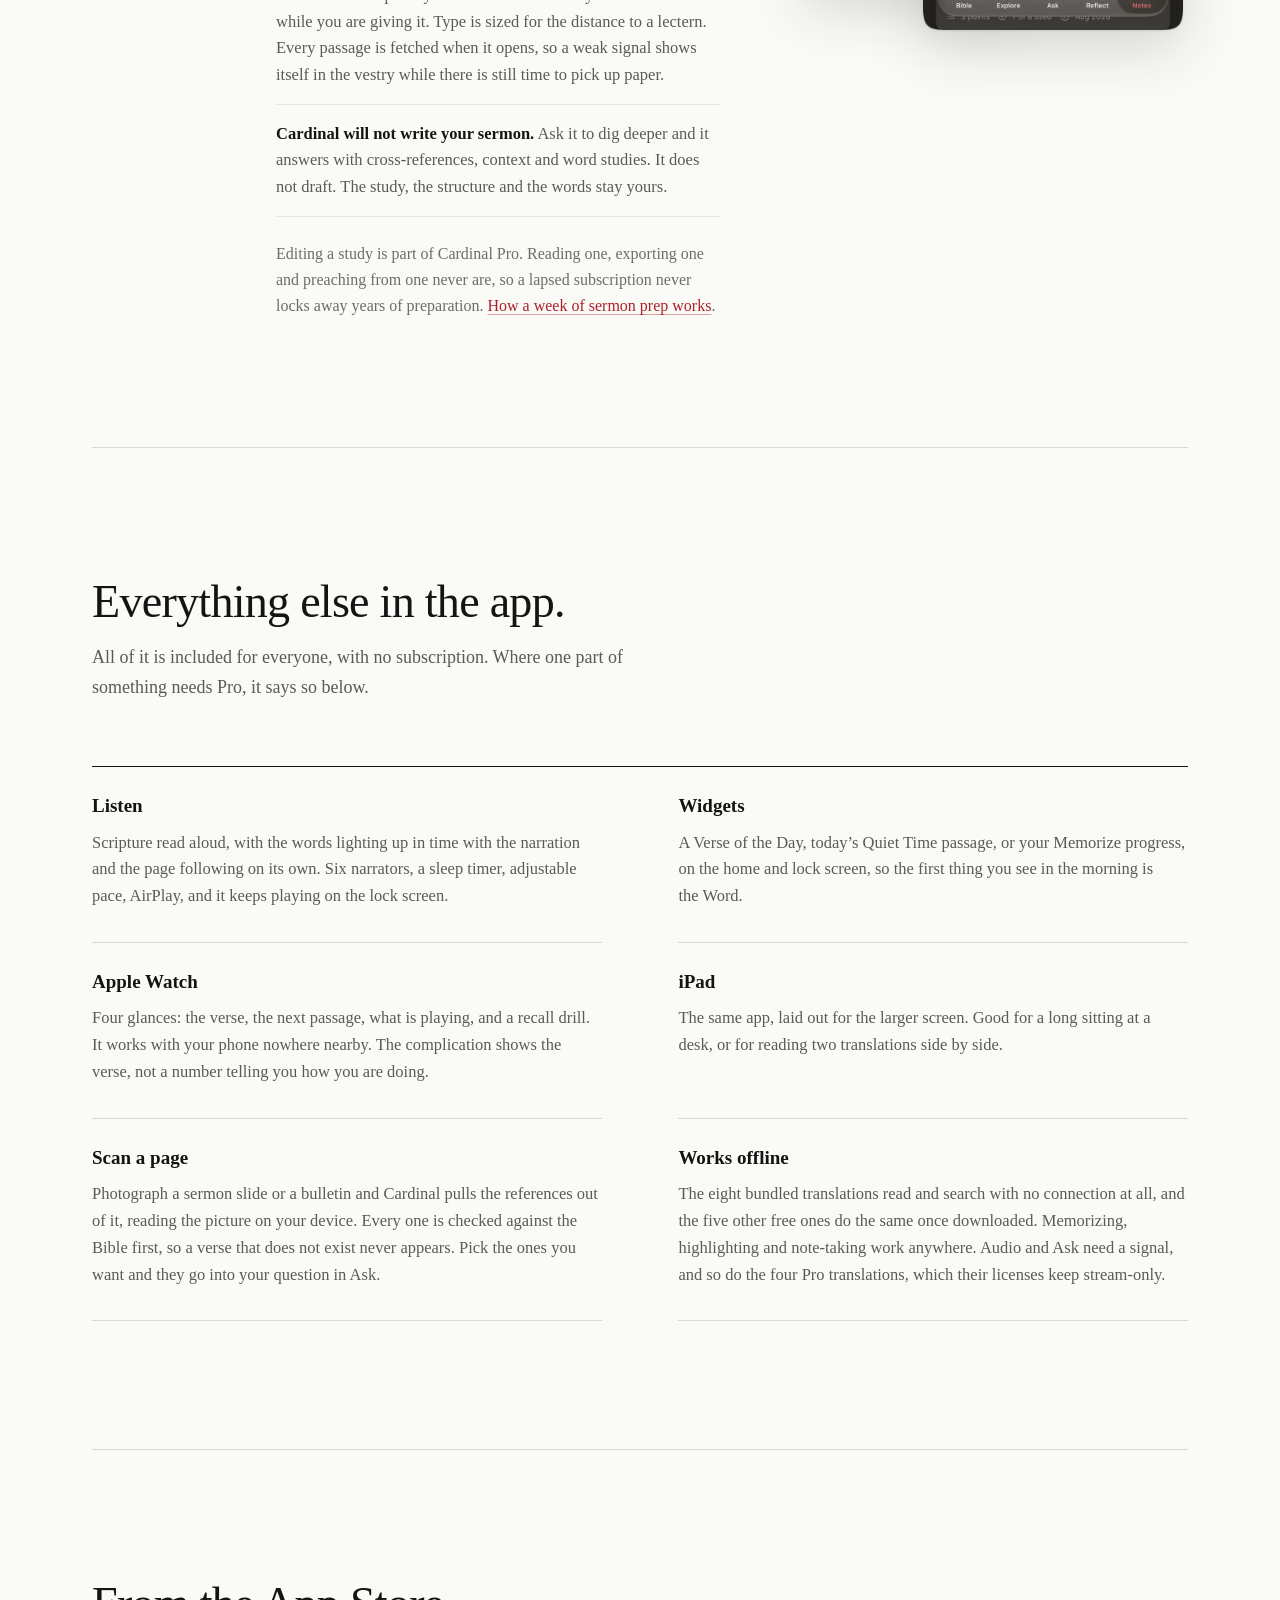
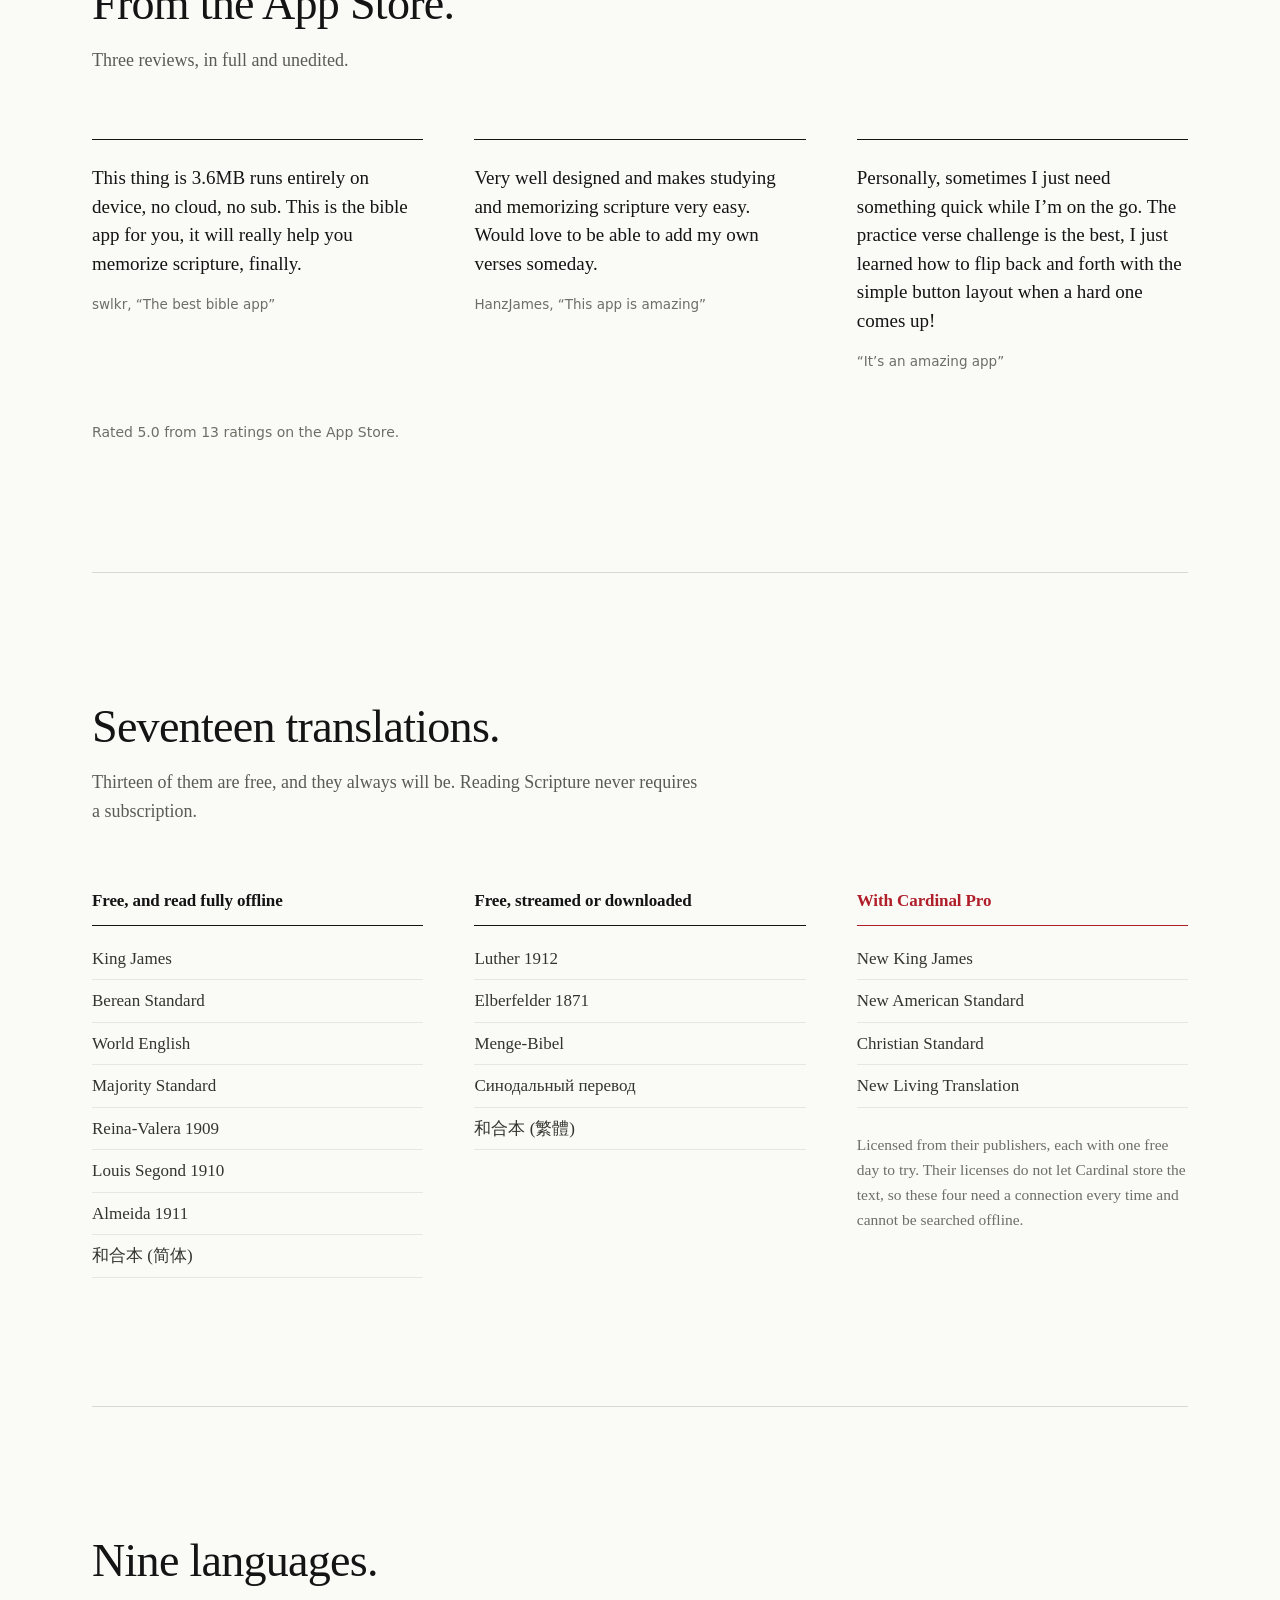
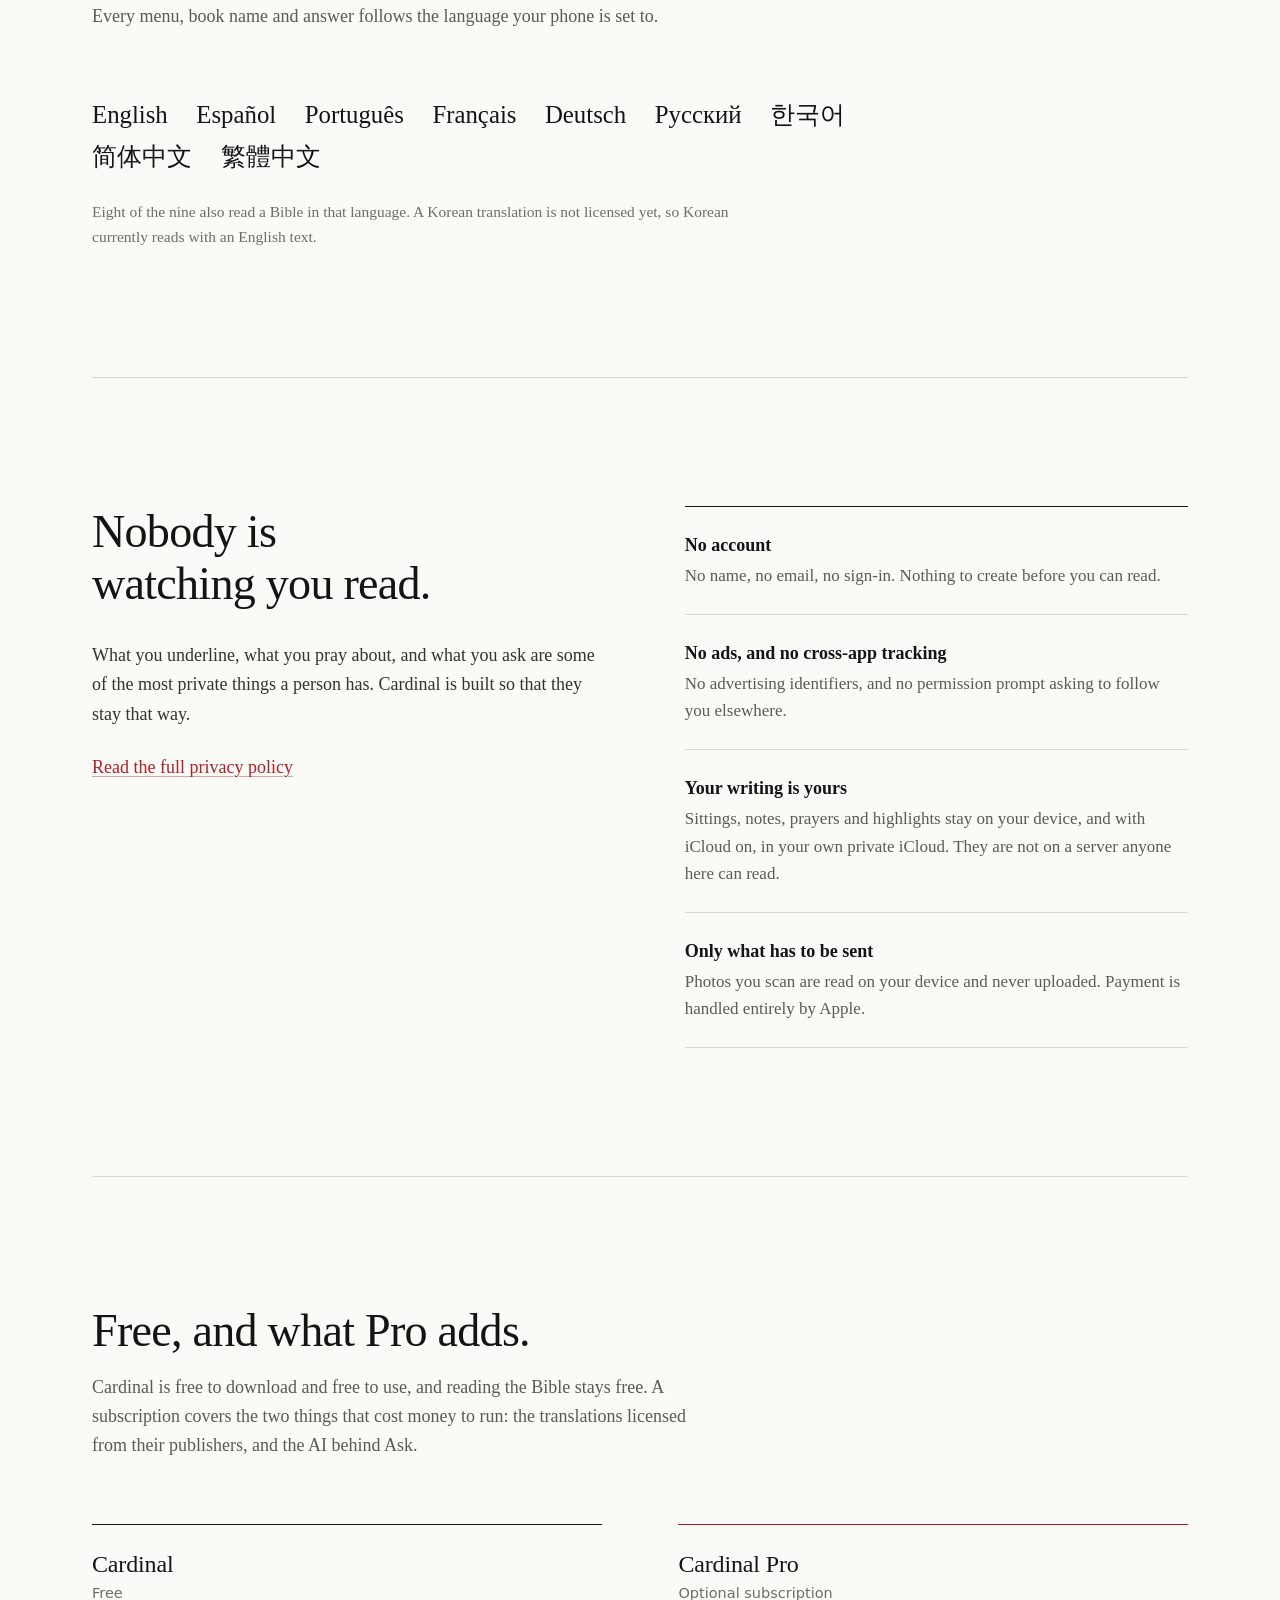
==== commit aed2311a: "Hero: static headline, "A zero-distraction Bible app, with superintelligence." Pauses the hero messa" ====
--- a/index.html
+++ b/index.html
@@ -21,7 +21,8 @@
   ------------------------------------------------------------------- -->
   <script>
     (function () {
-      var LIVE = ['control', 'depth', 'ai-grounded', 'ai-path'];
+      // Paused 2026-11-02: the headline is static. Add names back to resume.
+      var LIVE = ['control'];
       var KEY = 'cardinal.hero.v3';
       var v = null;
       try { v = localStorage.getItem(KEY); } catch (e) {}
@@ -708,7 +709,7 @@
     <header class="hero">
       <div class="copy">
         <img class="hero-mark" src="icon-192.png" alt="" width="64" height="64" />
-        <h1>Just&nbsp;you, God&nbsp;and&nbsp;Scripture.</h1>
+        <h1>A zero-distraction Bible app, with superintelligence.</h1>
         <p class="lede">Cardinal is built for reading Scripture, sitting with it, and talking to God. There is no feed to scroll, no streak to protect, and nobody watching what you read.</p>
 
         <!-- ----------------------------------------------------------------
